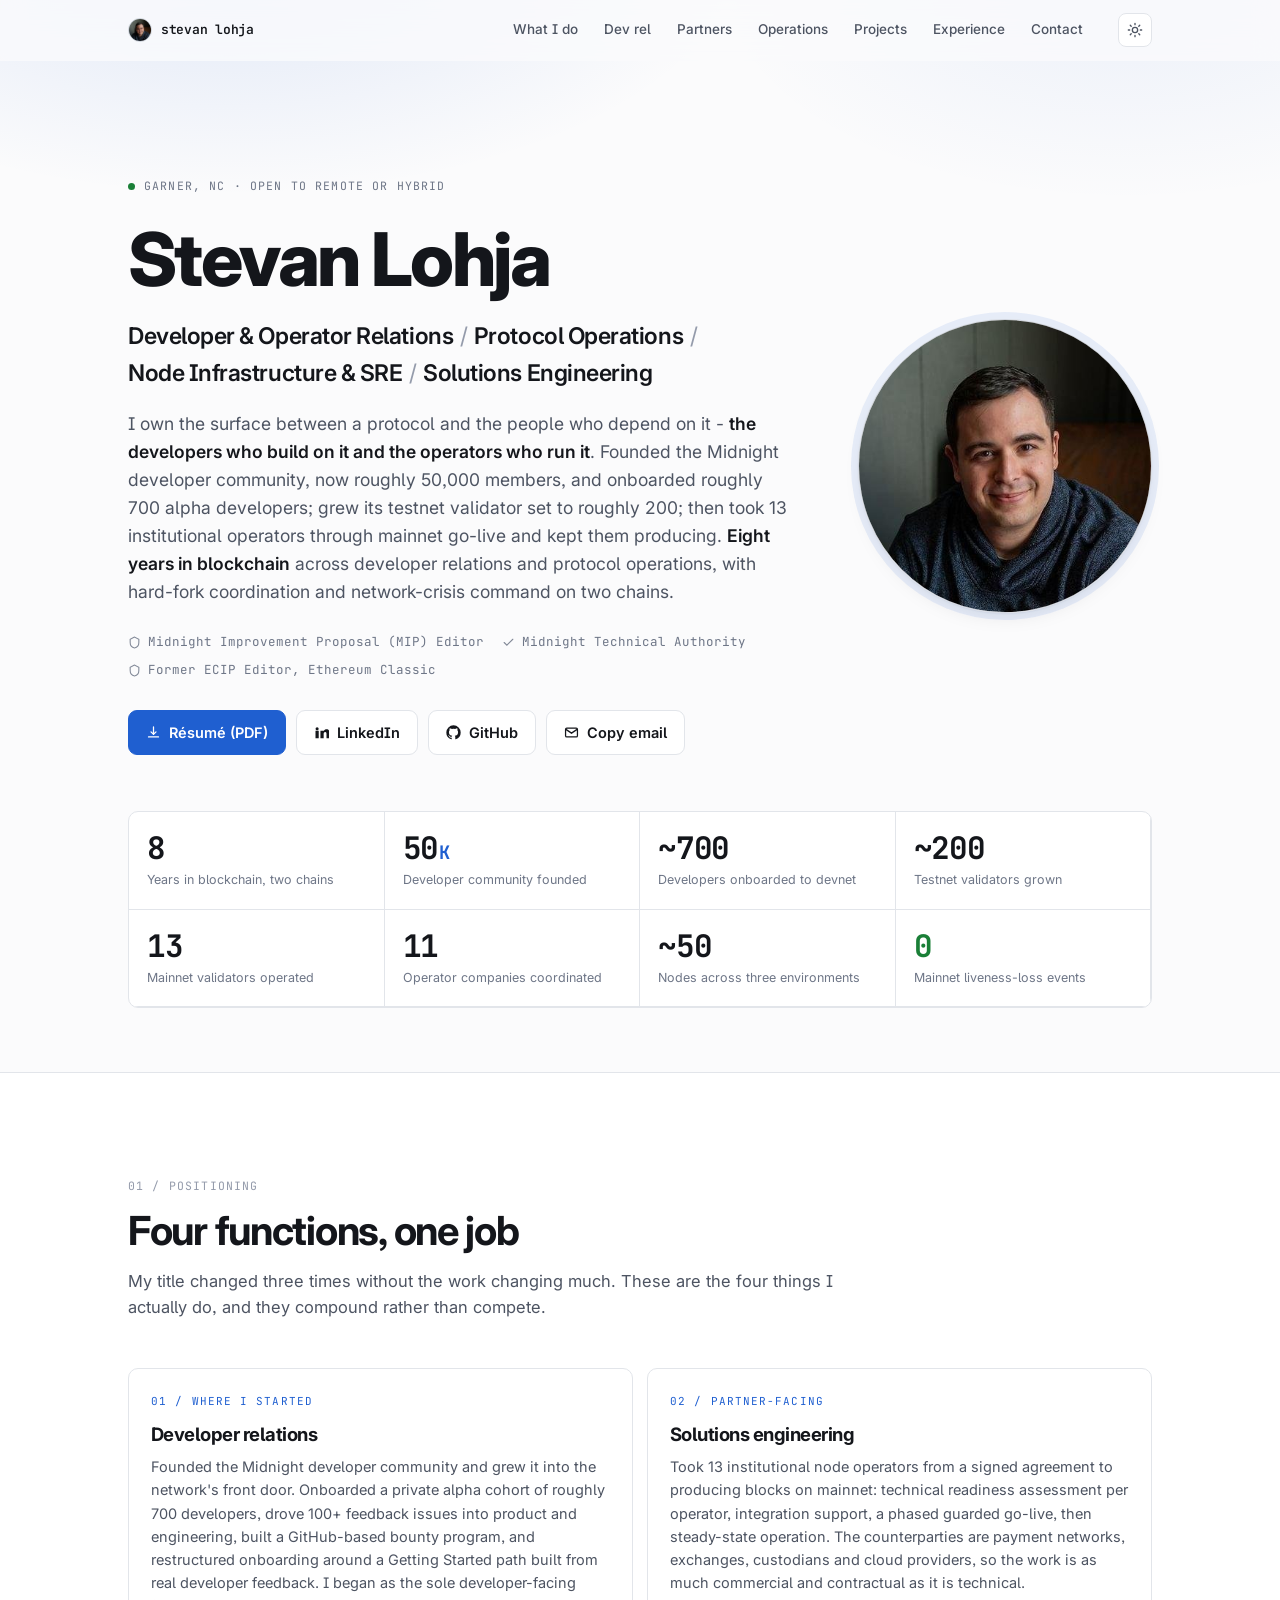
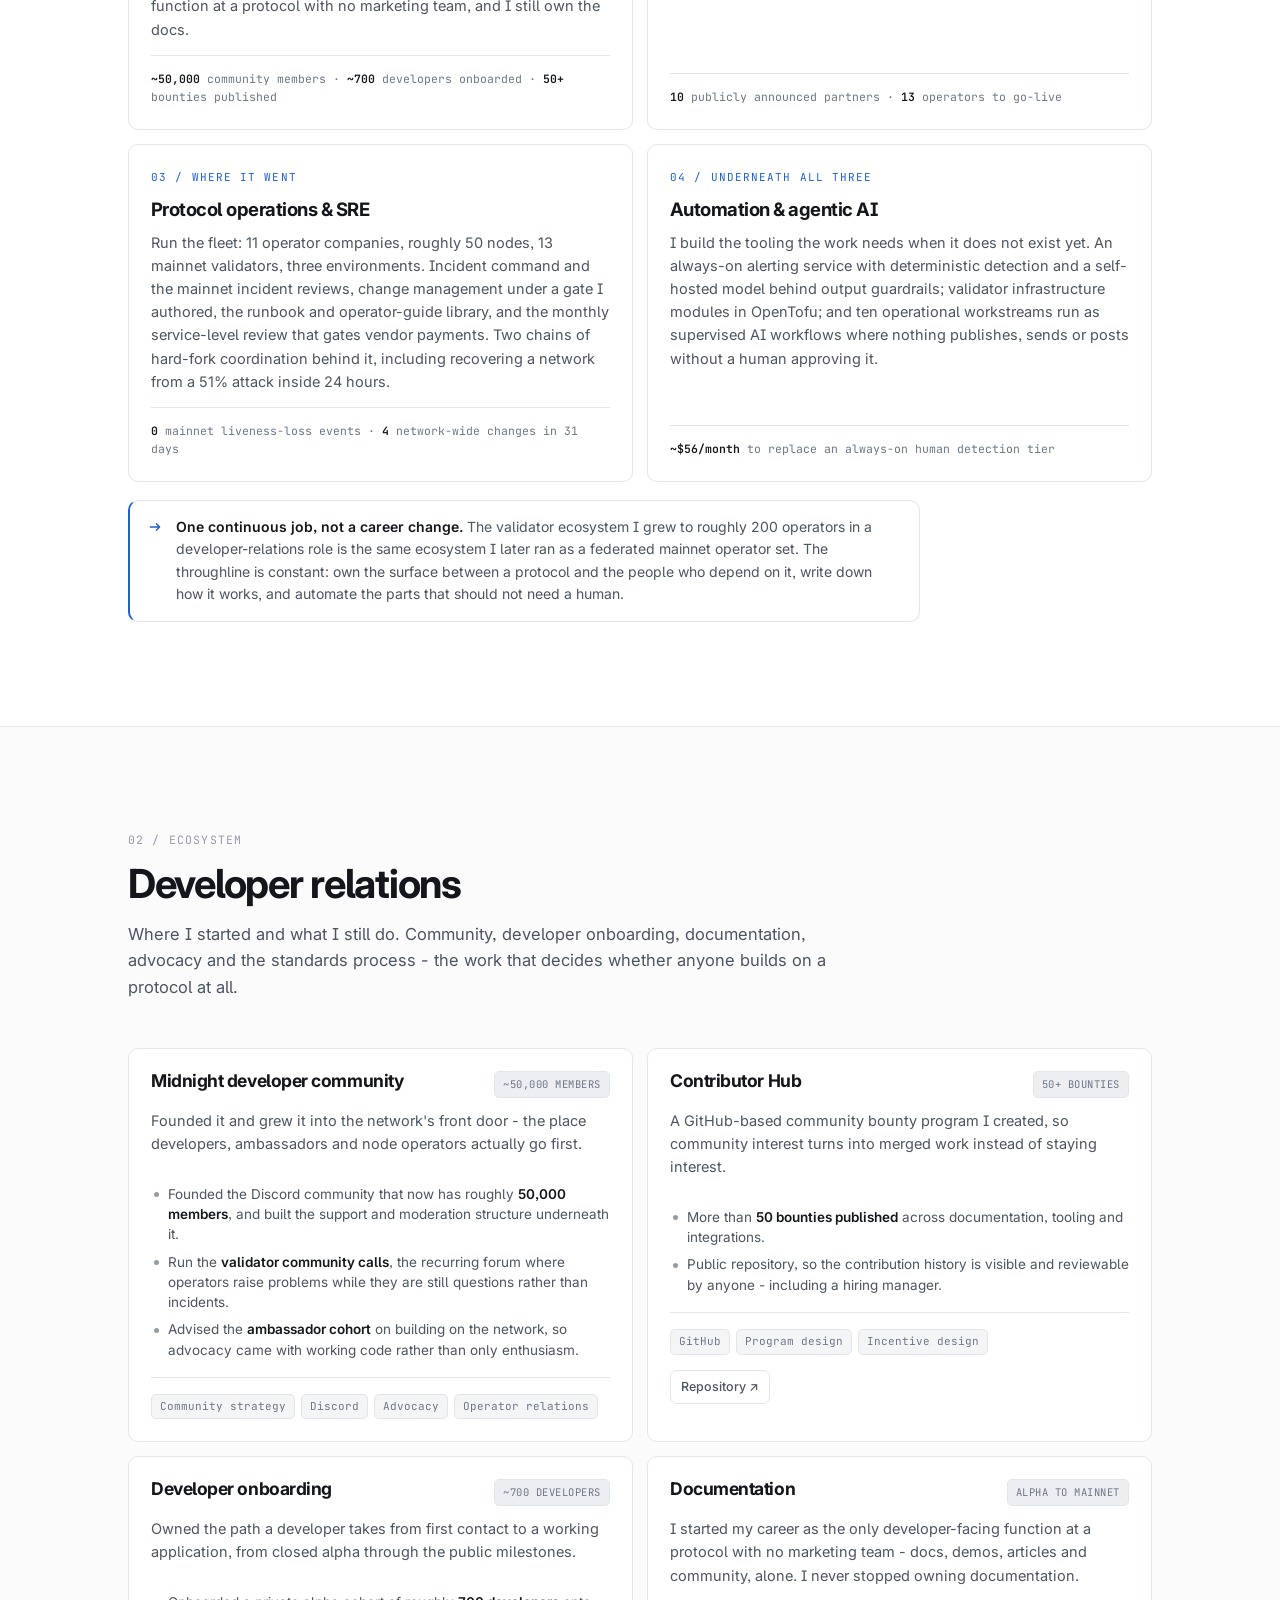
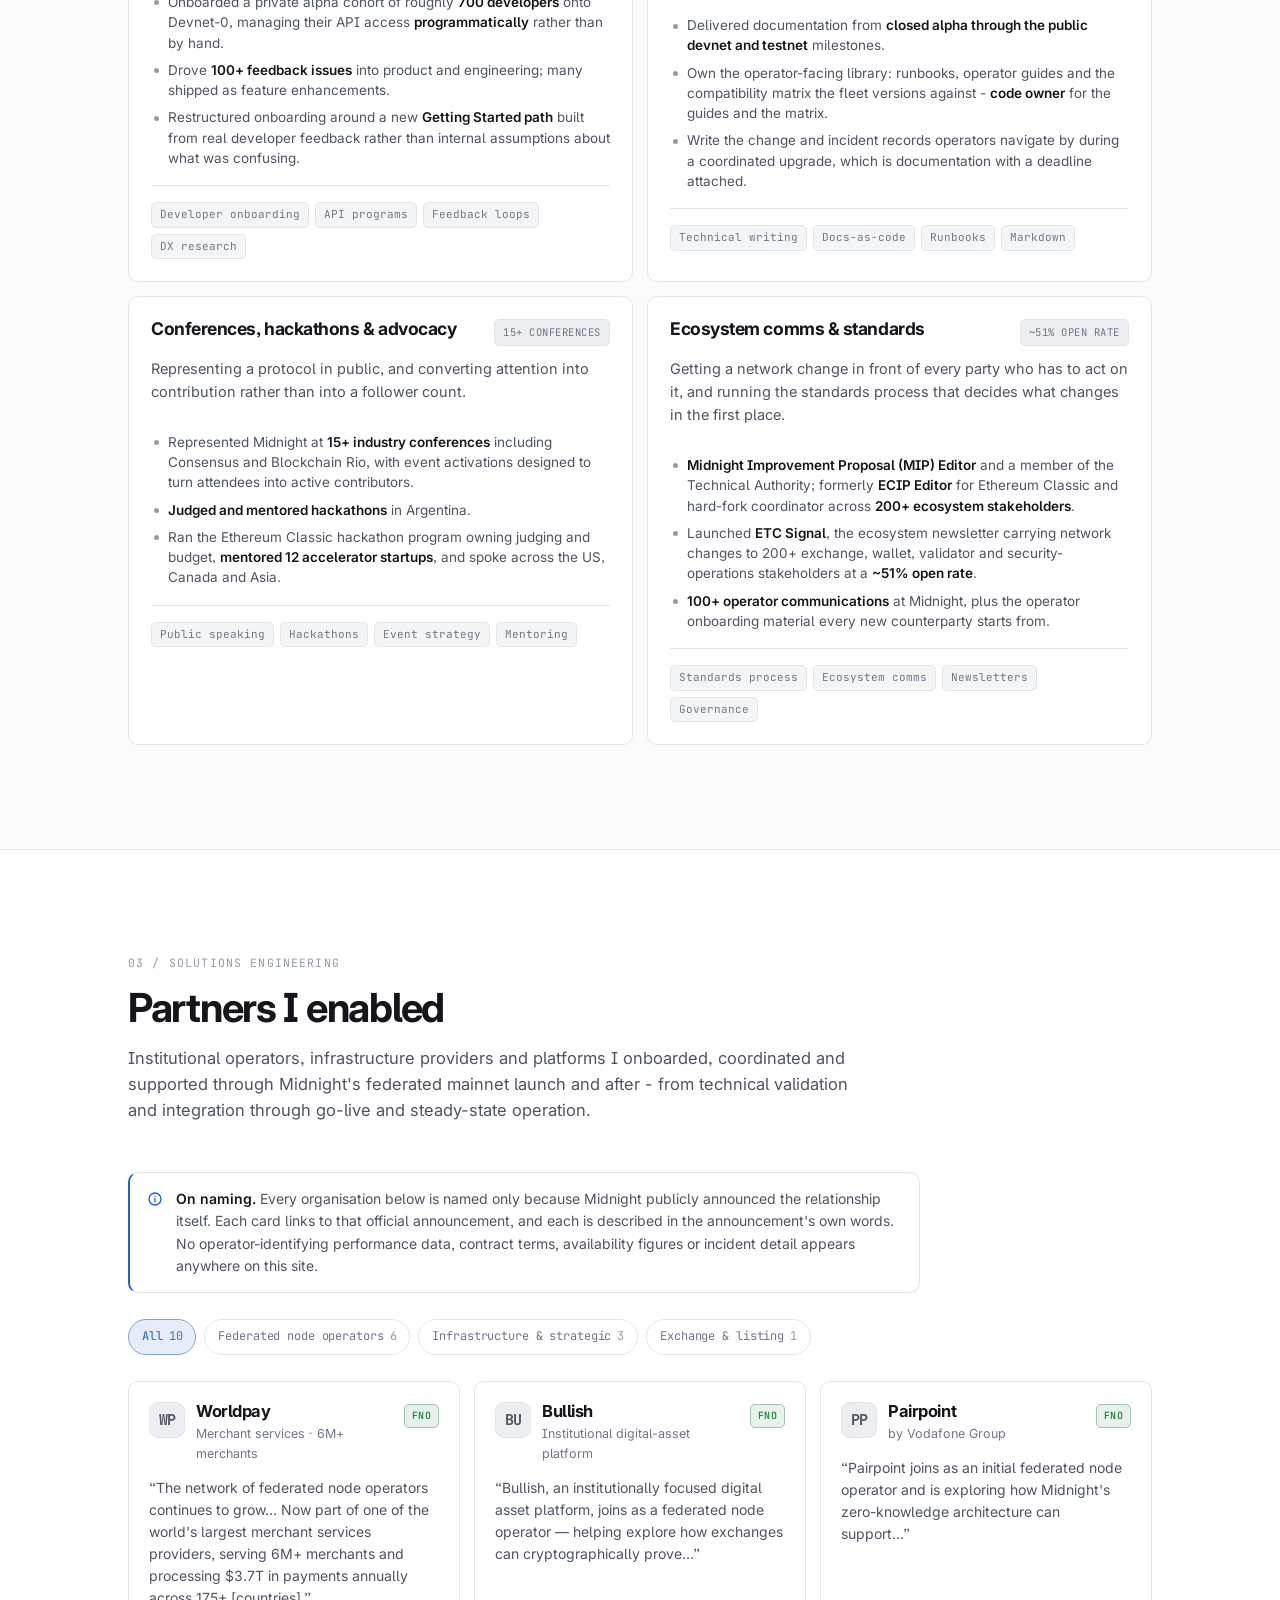
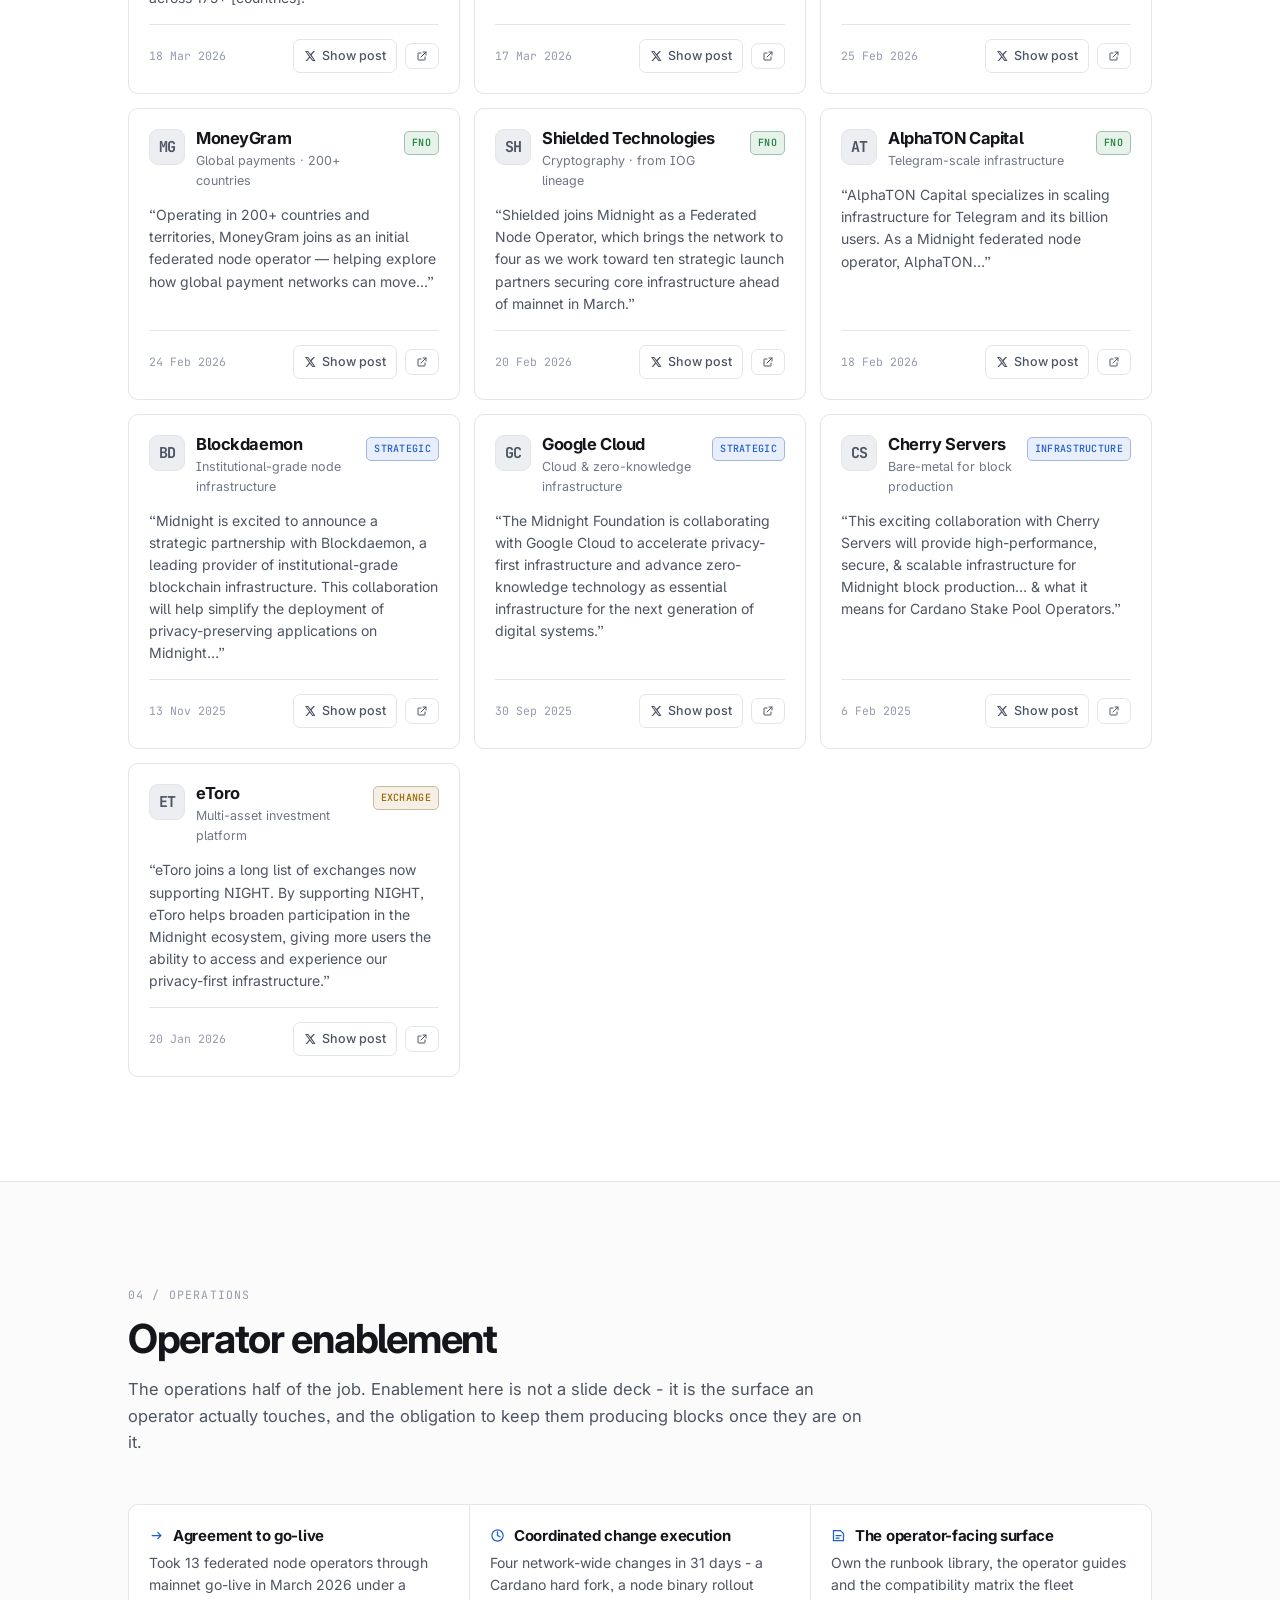
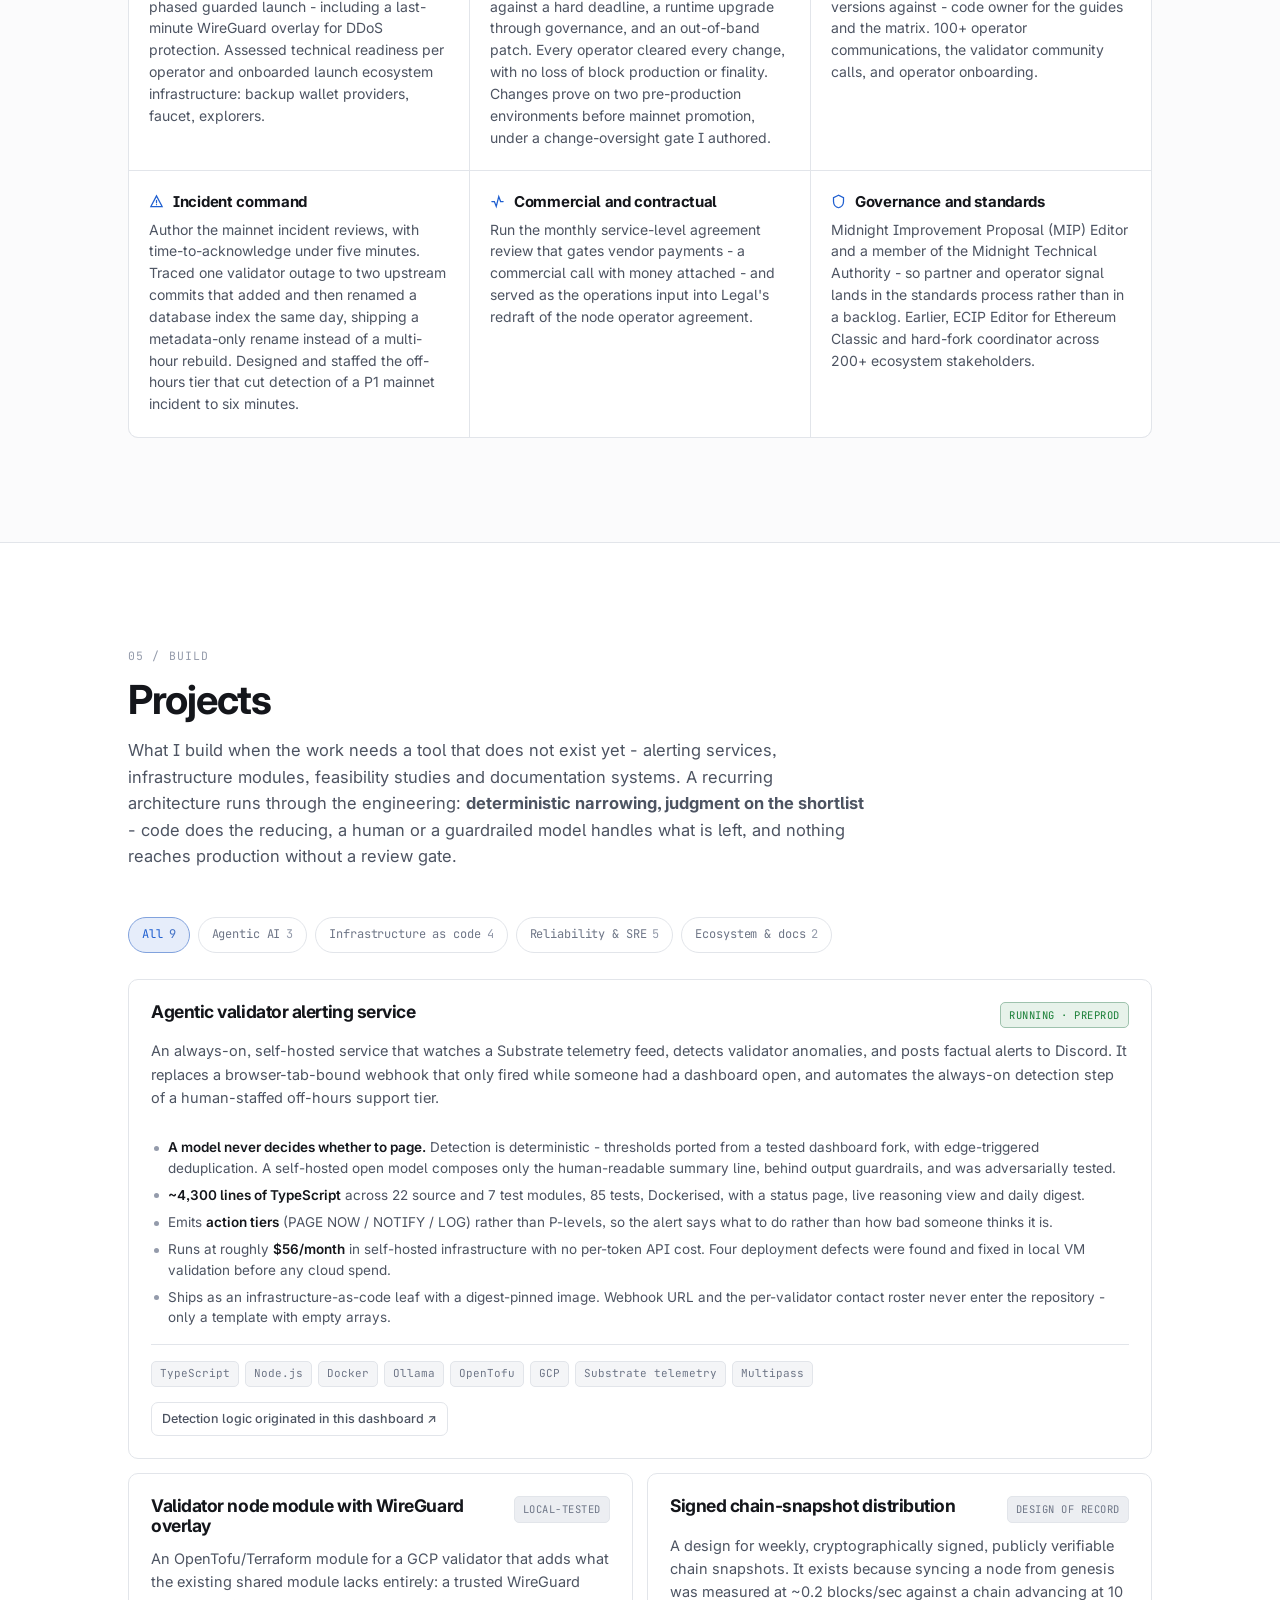
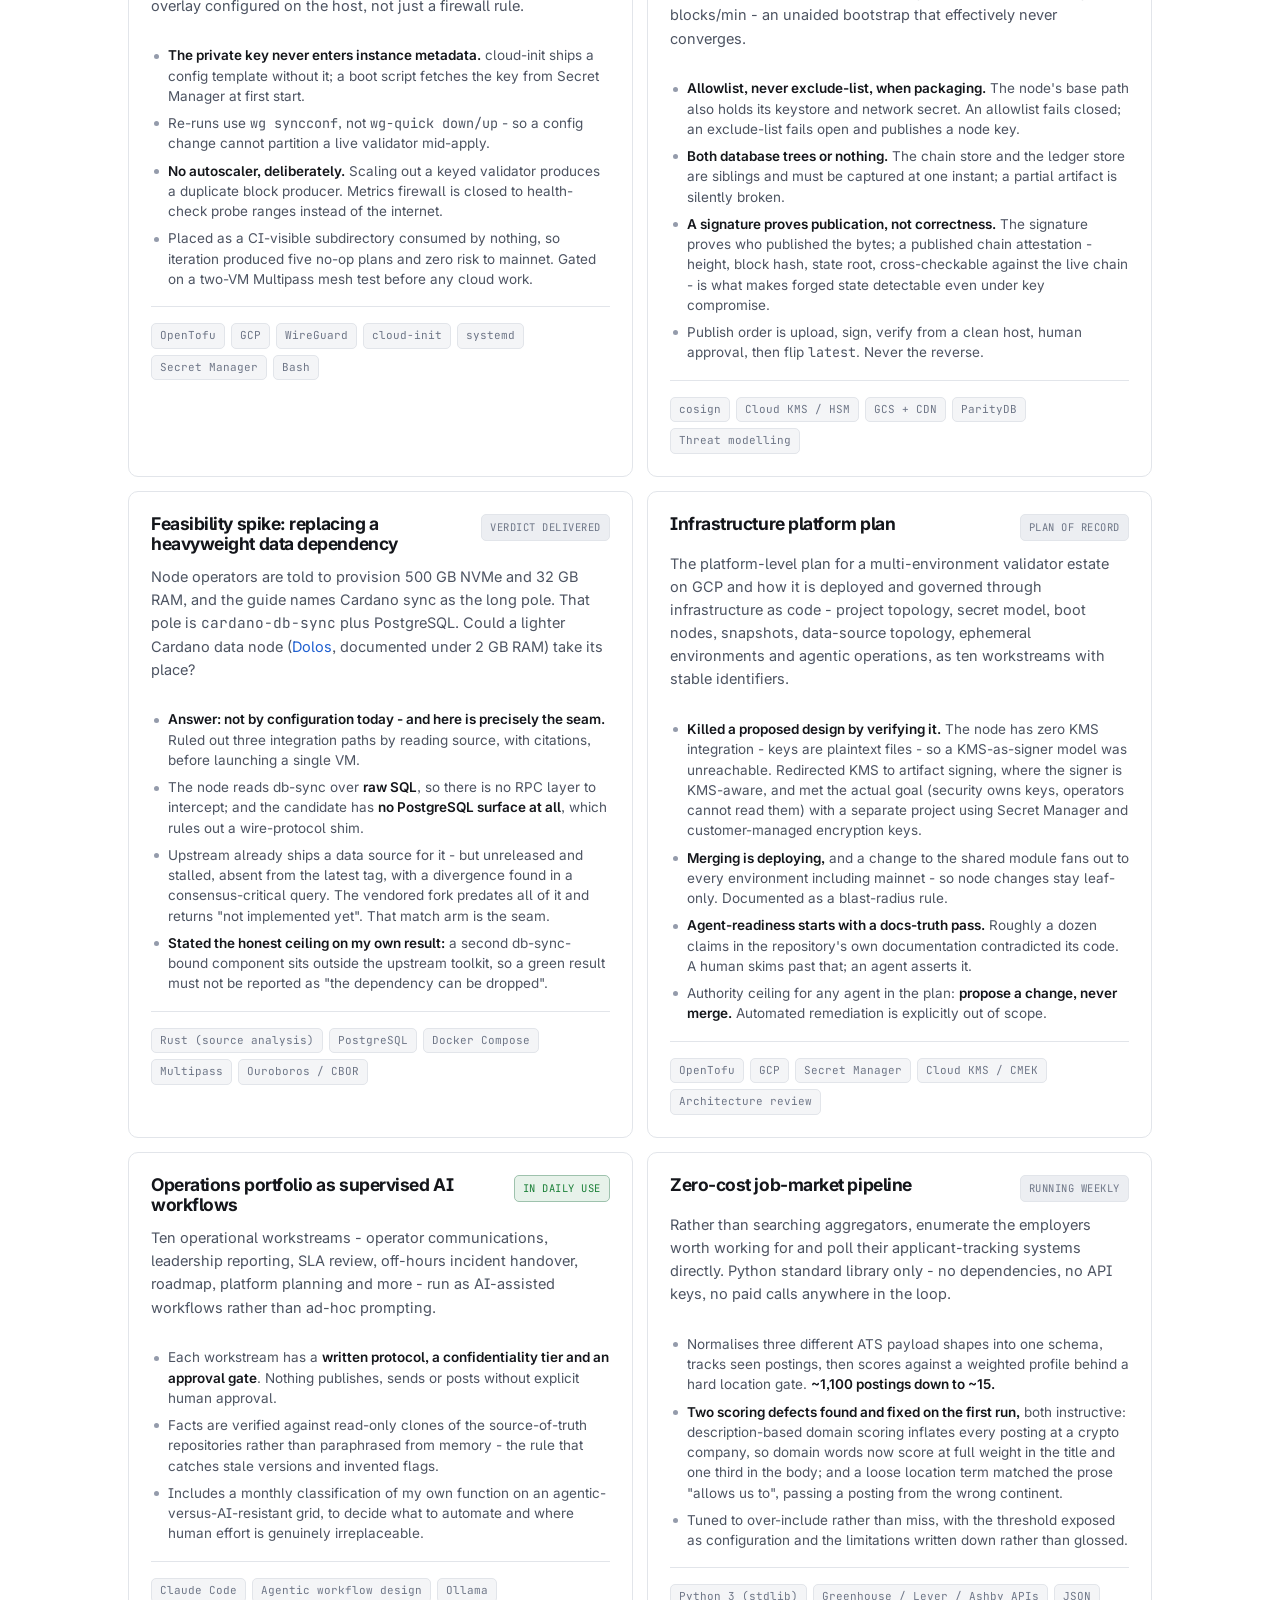
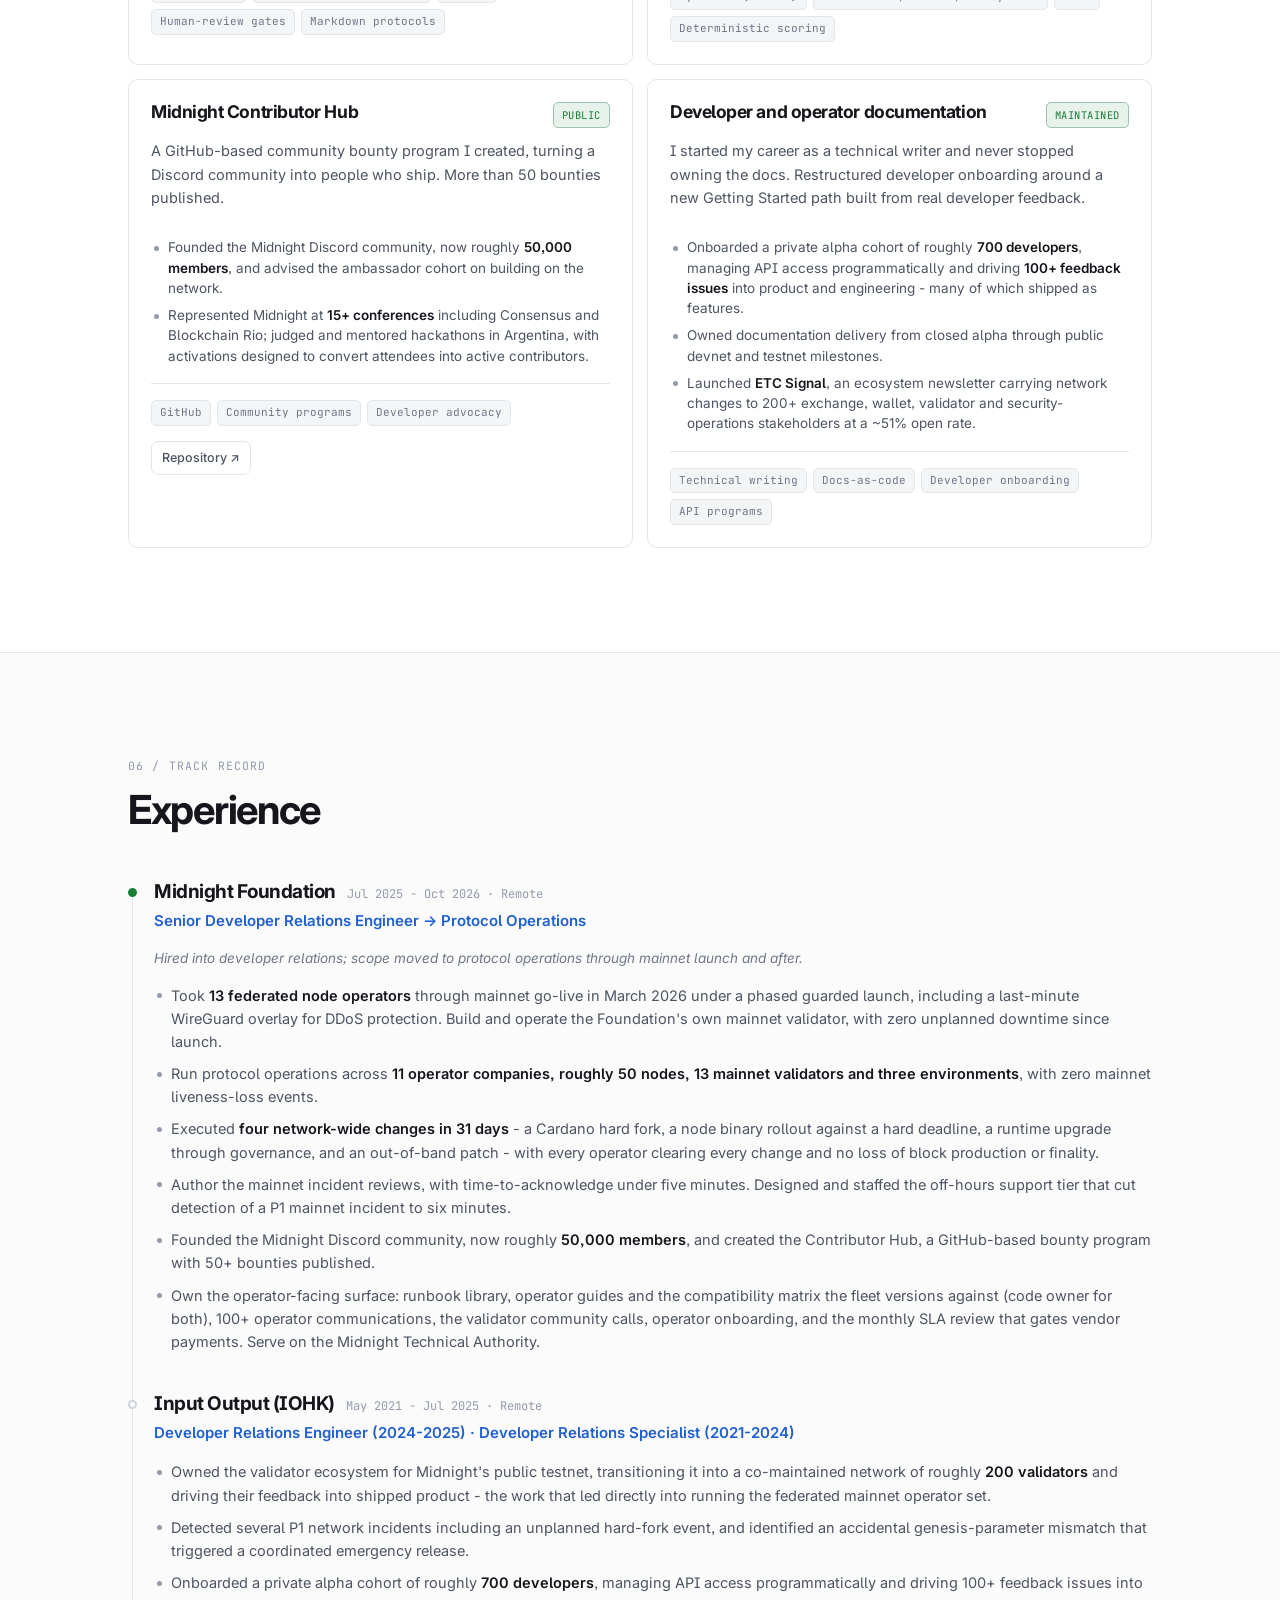
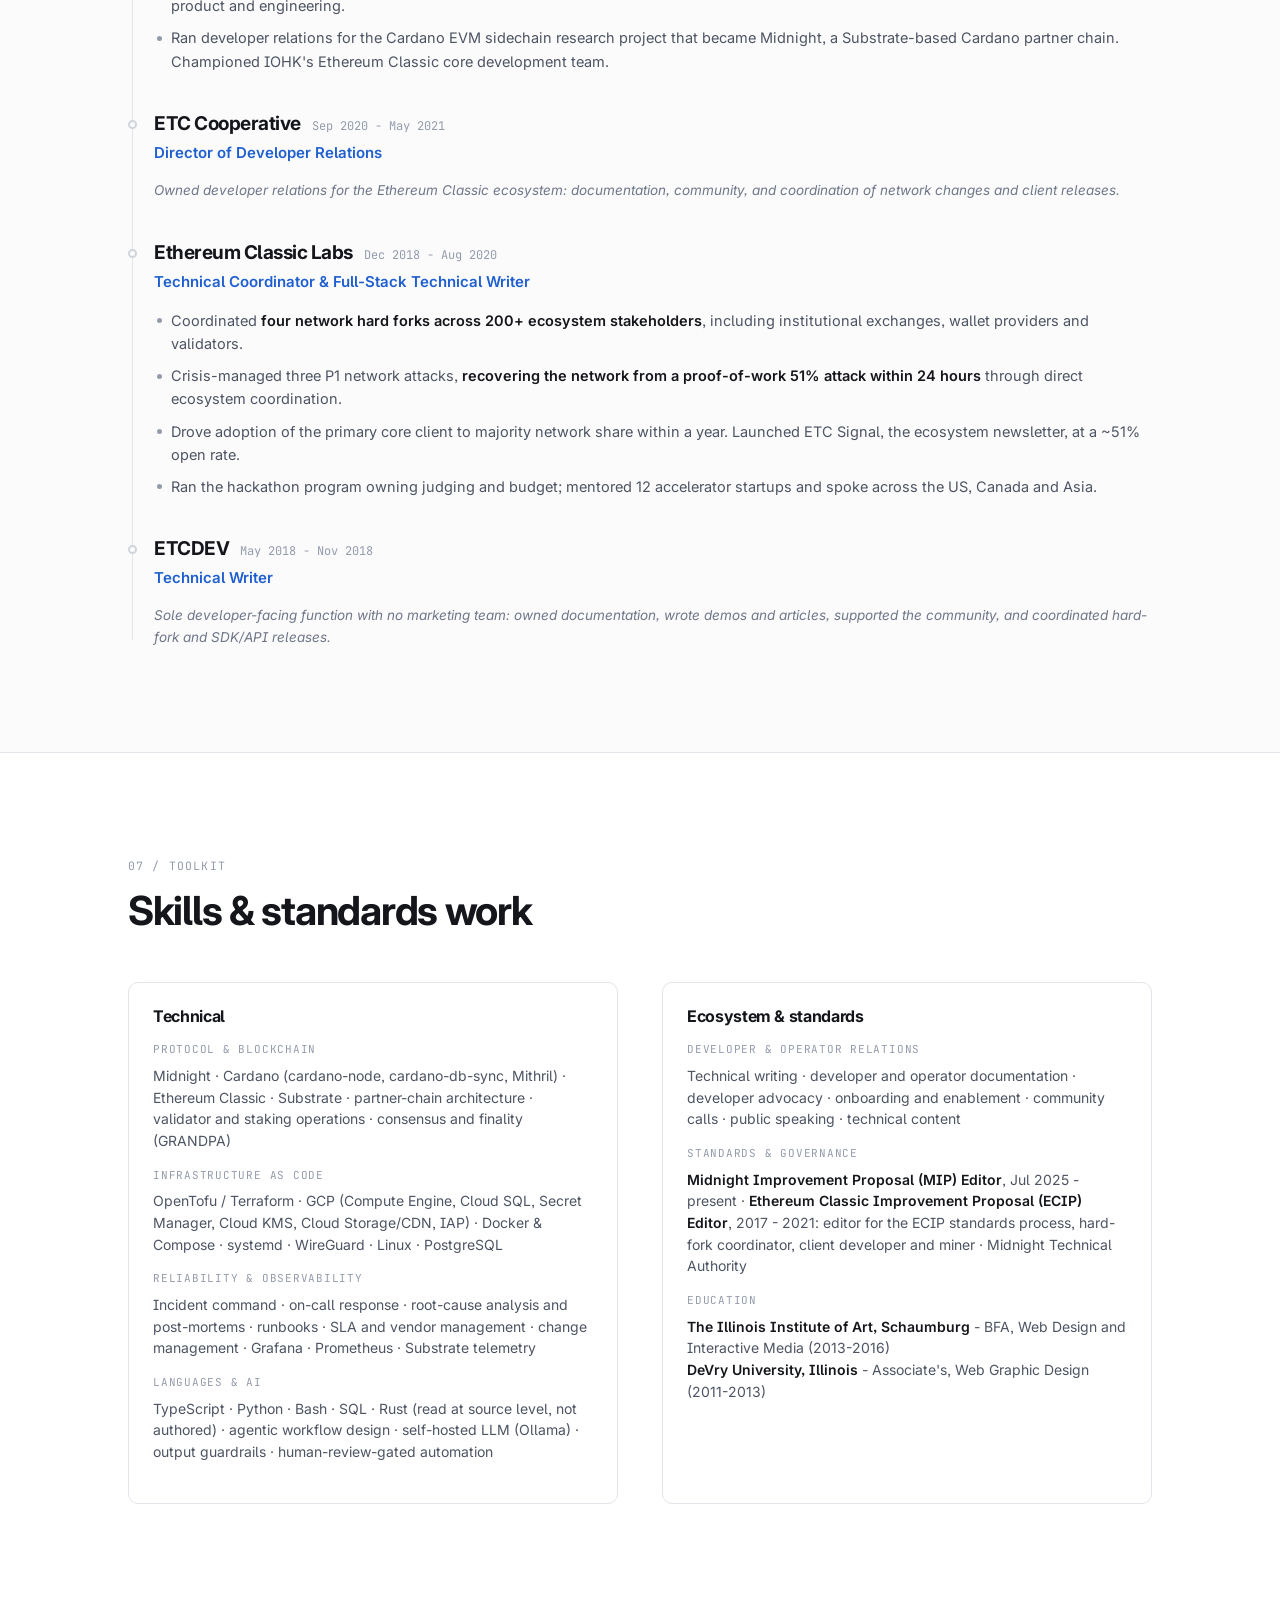
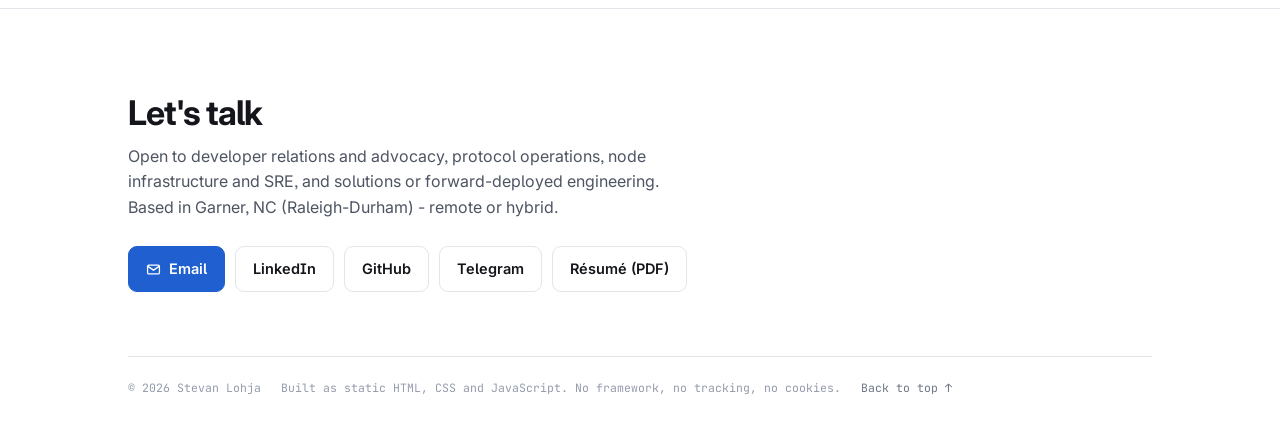
==== index.html @ f914603f "feat: initial commit" ====
<!doctype html>
<html lang="en">
<head>
<meta charset="utf-8">
<meta name="viewport" content="width=device-width, initial-scale=1">
<title>Stevan Lohja - Developer Relations &amp; Protocol Operations</title>
<meta name="description" content="Developer relations, protocol operations and solutions engineering. Founded a developer community of roughly 50,000, onboarded roughly 700 alpha developers, then ran a federated mainnet across 11 operator companies with zero liveness-loss events.">
<meta name="author" content="Stevan Lohja">
<link rel="canonical" href="https://stevanlohja.com/">

<meta property="og:type" content="profile">
<meta property="og:title" content="Stevan Lohja - Developer Relations &amp; Protocol Operations">
<meta property="og:description" content="Eight years in blockchain. I own the surface between a protocol and the people who depend on it - the developers who build on it and the operators who run it.">
<meta property="og:url" content="https://stevanlohja.com/">
<meta name="twitter:card" content="summary">
<meta name="twitter:image" content="https://stevanlohja.com/assets/stevan-lohja.jpg">
<meta property="og:image" content="https://stevanlohja.com/assets/stevan-lohja.jpg">
<meta property="og:image:width" content="399">
<meta property="og:image:height" content="399">
<meta property="og:image:alt" content="Stevan Lohja">

<link rel="icon" href="data:image/svg+xml,<svg xmlns='http://www.w3.org/2000/svg' viewBox='0 0 32 32'><rect width='32' height='32' rx='7' fill='%230a0b0e'/><circle cx='16' cy='16' r='5' fill='%233fb950'/></svg>">

<script>
/* Set the theme before first paint: stored choice wins, else follow the OS. */
(function(){try{var t=localStorage.getItem('sl-theme');
if(!t)t=window.matchMedia('(prefers-color-scheme: light)').matches?'light':'dark';
document.documentElement.setAttribute('data-theme',t);}catch(e){
document.documentElement.setAttribute('data-theme','dark');}})();
</script>

<link rel="preconnect" href="https://fonts.googleapis.com">
<link rel="preconnect" href="https://fonts.gstatic.com" crossorigin>
<link rel="stylesheet" href="https://fonts.googleapis.com/css2?family=Inter:wght@400;500;600;700;800&family=JetBrains+Mono:wght@400;500;600;700&display=swap">
<link rel="stylesheet" href="css/styles.css">
</head>
<body>
<a class="skip" href="#main">Skip to content</a>

<!-- ============ NAV ============ -->
<header class="nav" id="nav">
  <div class="wrap nav__in">
    <a class="nav__brand" href="#top"><img class="nav__face" src="assets/stevan-lohja.jpg" alt="" width="24" height="24" decoding="async">stevan&nbsp;lohja</a>

    <button class="iconbtn nav__burger" id="burger" aria-label="Menu" aria-expanded="false" aria-controls="navlinks">
      <svg viewBox="0 0 24 24" fill="none" stroke="currentColor" stroke-width="2" stroke-linecap="round">
        <path d="M3 6h18M3 12h18M3 18h18"/>
      </svg>
    </button>

    <nav class="nav__links" id="navlinks" aria-label="Sections">
      <a href="#about">What I do</a>
      <a href="#devrel">Dev rel</a>
      <a href="#partners">Partners</a>
      <a href="#enablement">Operations</a>
      <a href="#projects">Projects</a>
      <a href="#experience">Experience</a>
      <a href="#contact">Contact</a>
    </nav>

    <div class="nav__tools">
      <button class="iconbtn" id="theme" aria-label="Toggle colour theme">
        <svg class="i-moon" viewBox="0 0 24 24" fill="none" stroke="currentColor" stroke-width="2" stroke-linecap="round">
          <path d="M21 12.8A9 9 0 1 1 11.2 3a7 7 0 0 0 9.8 9.8z"/>
        </svg>
        <svg class="i-sun" viewBox="0 0 24 24" fill="none" stroke="currentColor" stroke-width="2" stroke-linecap="round">
          <circle cx="12" cy="12" r="4"/>
          <path d="M12 2v2m0 16v2M2 12h2m16 0h2M4.9 4.9l1.4 1.4m11.4 11.4l1.4 1.4M19.1 4.9l-1.4 1.4M6.3 17.7l-1.4 1.4"/>
        </svg>
      </button>
    </div>
  </div>
</header>

<main id="main">
<span id="top"></span>

<!-- ============ HERO ============ -->
<section class="hero">
  <div class="wrap">
   <div class="hero__top">
    <figure class="hero__portrait">
      <img src="assets/stevan-lohja.jpg" alt="Stevan Lohja" width="399" height="399"
           fetchpriority="high" decoding="async">
    </figure>
    <div class="hero__intro">
    <p class="hero__kicker"><span class="pulse"></span>Garner, NC · open to remote or hybrid</p>

    <h1>Stevan Lohja</h1>

    <p class="hero__role">
      <b>Developer &amp; Operator Relations</b>
      <span class="sep">/</span>
      <b>Protocol Operations</b>
      <span class="sep">/</span>
      <b>Node Infrastructure &amp; SRE</b>
      <span class="sep">/</span>
      <b>Solutions Engineering</b>
    </p>

    <p class="hero__lede">
      I own the surface between a protocol and the people who depend on it - <strong>the developers who
      build on it and the operators who run it</strong>. Founded the Midnight developer community, now
      roughly 50,000 members, and onboarded roughly 700 alpha developers; grew its testnet validator set
      to roughly 200; then took 13 institutional operators through mainnet go-live and kept them
      producing. <strong>Eight years in blockchain</strong> across developer relations and protocol
      operations, with hard-fork coordination and network-crisis command on two chains.
    </p>

    <div class="hero__meta">
      <span>
        <svg viewBox="0 0 24 24" fill="none" stroke="currentColor" stroke-width="2" stroke-linecap="round">
          <path d="M12 2 4 6v6c0 5 3.4 9.3 8 10 4.6-.7 8-5 8-10V6l-8-4z"/></svg>
 Midnight Improvement Proposal (MIP) Editor
      </span>
      <span>
        <svg viewBox="0 0 24 24" fill="none" stroke="currentColor" stroke-width="2" stroke-linecap="round">
          <path d="M20 6 9 17l-5-5"/></svg>
 Midnight Technical Authority
      </span>
      <span>
        <svg viewBox="0 0 24 24" fill="none" stroke="currentColor" stroke-width="2" stroke-linecap="round">
          <path d="M12 2 4 6v6c0 5 3.4 9.3 8 10 4.6-.7 8-5 8-10V6l-8-4z"/></svg>
 Former ECIP Editor, Ethereum Classic
      </span>
    </div>

    <div class="cta">
      <a class="btn btn--primary" href="assets/Stevan-Lohja-Resume.pdf">
        <svg viewBox="0 0 24 24" fill="none" stroke="currentColor" stroke-width="2" stroke-linecap="round">
          <path d="M12 3v12m0 0-4-4m4 4 4-4M4 19h16"/></svg>
 Résumé (PDF)
      </a>
      <a class="btn" href="https://linkedin.com/in/stevanlohja" rel="noopener">
        <svg viewBox="0 0 24 24" fill="currentColor"><path d="M4.98 3.5a2.5 2.5 0 1 1 0 5 2.5 2.5 0 0 1 0-5zM2.4 21h5.16V9.2H2.4V21zm7.9 0h5.16v-6.4c0-1.7.32-3.35 2.43-3.35 2.08 0 2.11 1.95 2.11 3.46V21H25v-7.2c0-4.36-.94-7.05-5.03-7.05-1.96 0-3.28 1.08-3.82 2.1h-.07V9.2H10.3V21z"/></svg>
 LinkedIn
      </a>
      <a class="btn" href="https://github.com/stevanlohja" rel="noopener">
        <svg viewBox="0 0 24 24" fill="currentColor"><path d="M12 .5A11.5 11.5 0 0 0 .5 12a11.5 11.5 0 0 0 7.86 10.92c.58.1.79-.25.79-.55v-2.1c-3.2.7-3.88-1.36-3.88-1.36-.53-1.34-1.29-1.7-1.29-1.7-1.05-.72.08-.7.08-.7 1.16.08 1.77 1.19 1.77 1.19 1.04 1.78 2.72 1.27 3.38.97.1-.75.4-1.27.73-1.56-2.55-.29-5.24-1.28-5.24-5.7 0-1.26.45-2.29 1.19-3.1-.12-.29-.52-1.46.11-3.05 0 0 .96-.3 3.15 1.18a10.9 10.9 0 0 1 5.74 0c2.18-1.48 3.14-1.18 3.14-1.18.63 1.59.23 2.76.12 3.05.74.81 1.18 1.84 1.18 3.1 0 4.43-2.69 5.4-5.25 5.69.41.36.78 1.06.78 2.14v3.17c0 .3.2.66.79.55A11.5 11.5 0 0 0 23.5 12A11.5 11.5 0 0 0 12 .5z"/></svg>
 GitHub
      </a>
      <button class="btn" id="copymail" data-mail="stevan.lohja.esquire546@passmail.net">
        <svg viewBox="0 0 24 24" fill="none" stroke="currentColor" stroke-width="2" stroke-linecap="round">
          <rect x="2.5" y="5" width="19" height="14" rx="2"/><path d="m3 7 9 6 9-6"/></svg>
        <span id="copymail-label">Copy email</span>
      </button>
    </div>
    </div><!-- /.hero__intro -->
   </div><!-- /.hero__top -->

    <!-- metrics: row one is ecosystem growth, row two is the operating record -->
    <ul class="metrics rv" aria-label="Record in numbers">
      <li class="metric">
        <div class="metric__v" data-count="8">8</div>
        <div class="metric__l">Years in blockchain, two chains</div>
      </li>
      <li class="metric">
        <div class="metric__v" data-count="50" data-suffix="K">50<span class="u">K</span></div>
        <div class="metric__l">Developer community founded</div>
      </li>
      <li class="metric">
        <div class="metric__v" data-count="700" data-prefix="~">~700</div>
        <div class="metric__l">Developers onboarded to devnet</div>
      </li>
      <li class="metric">
        <div class="metric__v" data-count="200" data-prefix="~">~200</div>
        <div class="metric__l">Testnet validators grown</div>
      </li>
      <li class="metric">
        <div class="metric__v" data-count="13">13</div>
        <div class="metric__l">Mainnet validators operated</div>
      </li>
      <li class="metric">
        <div class="metric__v" data-count="11">11</div>
        <div class="metric__l">Operator companies coordinated</div>
      </li>
      <li class="metric">
        <div class="metric__v" data-count="50" data-prefix="~">~50</div>
        <div class="metric__l">Nodes across three environments</div>
      </li>
      <li class="metric metric--zero">
        <div class="metric__v" data-count="0">0</div>
        <div class="metric__l">Mainnet liveness-loss events</div>
      </li>
    </ul>
  </div>
</section>

<!-- ============ WHAT I DO ============ -->
<section class="sec sec--alt" id="about">
  <div class="wrap">
    <header class="sec__head rv">
      <span class="sec__num">01 / Positioning</span>
      <h2>Four functions, one job</h2>
      <p class="sec__sub">
        My title changed three times without the work changing much. These are the four things I
        actually do, and they compound rather than compete.
      </p>
    </header>

    <div class="tri rv">
      <article class="fn">
        <span class="fn__n">01 / Where I started</span>
        <h3>Developer relations</h3>
        <p>
          Founded the Midnight developer community and grew it into the network's front door.
          Onboarded a private alpha cohort of roughly 700 developers, drove 100+ feedback issues into
          product and engineering, built a GitHub-based bounty program, and restructured onboarding
          around a Getting Started path built from real developer feedback. I began as the sole
          developer-facing function at a protocol with no marketing team, and I still own the docs.
        </p>
        <p class="fn__k"><b>~50,000</b> community members &middot; <b>~700</b> developers onboarded &middot; <b>50+</b> bounties published</p>
      </article>

      <article class="fn">
        <span class="fn__n">02 / Partner-facing</span>
        <h3>Solutions engineering</h3>
        <p>
          Took 13 institutional node operators from a signed agreement to producing blocks on mainnet:
          technical readiness assessment per operator, integration support, a phased guarded go-live,
          then steady-state operation. The counterparties are payment networks, exchanges, custodians
          and cloud providers, so the work is as much commercial and contractual as it is technical.
        </p>
        <p class="fn__k"><b>10</b> publicly announced partners &middot; <b>13</b> operators to go-live</p>
      </article>

      <article class="fn">
        <span class="fn__n">03 / Where it went</span>
        <h3>Protocol operations &amp; SRE</h3>
        <p>
          Run the fleet: 11 operator companies, roughly 50 nodes, 13 mainnet validators, three
          environments. Incident command and the mainnet incident reviews, change management under a
          gate I authored, the runbook and operator-guide library, and the monthly service-level review
          that gates vendor payments. Two chains of hard-fork coordination behind it, including
          recovering a network from a 51% attack inside 24 hours.
        </p>
        <p class="fn__k"><b>0</b> mainnet liveness-loss events &middot; <b>4</b> network-wide changes in 31 days</p>
      </article>

      <article class="fn">
        <span class="fn__n">04 / Underneath all three</span>
        <h3>Automation &amp; agentic AI</h3>
        <p>
          I build the tooling the work needs when it does not exist yet. An always-on alerting service
          with deterministic detection and a self-hosted model behind output guardrails; validator
          infrastructure modules in OpenTofu; and ten operational workstreams run as supervised AI
          workflows where nothing publishes, sends or posts without a human approving it.
        </p>
        <p class="fn__k"><b>~$56/month</b> to replace an always-on human detection tier</p>
      </article>
    </div>

    <div class="note rv" style="margin-top:18px;margin-bottom:0">
      <svg viewBox="0 0 24 24" fill="none" stroke="currentColor" stroke-width="2" stroke-linecap="round">
        <path d="M5 12h14m0 0-5-5m5 5-5 5"/></svg>
      <p>
        <strong>One continuous job, not a career change.</strong> The validator ecosystem I grew to
        roughly 200 operators in a developer-relations role is the same ecosystem I later ran as a
        federated mainnet operator set. The throughline is constant: own the surface between a protocol
        and the people who depend on it, write down how it works, and automate the parts that should
        not need a human.
      </p>
    </div>
  </div>
</section>

<!-- ============ DEVELOPER RELATIONS ============ -->
<section class="sec" id="devrel">
  <div class="wrap">
    <header class="sec__head rv">
      <span class="sec__num">02 / Ecosystem</span>
      <h2>Developer relations</h2>
      <p class="sec__sub">
        Where I started and what I still do. Community, developer onboarding, documentation, advocacy
        and the standards process - the work that decides whether anyone builds on a protocol at all.
      </p>
    </header>

    <div class="jgrid">

      <article class="jcard rv">
        <div class="jcard__head">
          <h3>Midnight developer community</h3>
          <span class="jcard__state jcard__state--metric">~50,000 members</span>
        </div>
        <p>
          Founded it and grew it into the network's front door - the place developers, ambassadors and
          node operators actually go first.
        </p>
        <ul class="jcard__facts">
          <li>Founded the Discord community that now has roughly <strong>50,000 members</strong>, and built the support and moderation structure underneath it.</li>
          <li>Run the <strong>validator community calls</strong>, the recurring forum where operators raise problems while they are still questions rather than incidents.</li>
          <li>Advised the <strong>ambassador cohort</strong> on building on the network, so advocacy came with working code rather than only enthusiasm.</li>
        </ul>
        <ul class="stack"><li>Community strategy</li><li>Discord</li><li>Advocacy</li><li>Operator relations</li></ul>
      </article>

      <article class="jcard rv">
        <div class="jcard__head">
          <h3>Contributor Hub</h3>
          <span class="jcard__state jcard__state--metric">50+ bounties</span>
        </div>
        <p>
          A GitHub-based community bounty program I created, so community interest turns into merged
          work instead of staying interest.
        </p>
        <ul class="jcard__facts">
          <li>More than <strong>50 bounties published</strong> across documentation, tooling and integrations.</li>
          <li>Public repository, so the contribution history is visible and reviewable by anyone - including a hiring manager.</li>
        </ul>
        <ul class="stack"><li>GitHub</li><li>Program design</li><li>Incentive design</li></ul>
        <div class="jcard__links">
          <a class="tinybtn" href="https://github.com/midnightntwrk/contributor-hub" rel="noopener">Repository &#8599;</a>
        </div>
      </article>

      <article class="jcard rv">
        <div class="jcard__head">
          <h3>Developer onboarding</h3>
          <span class="jcard__state jcard__state--metric">~700 developers</span>
        </div>
        <p>
          Owned the path a developer takes from first contact to a working application, from closed
          alpha through the public milestones.
        </p>
        <ul class="jcard__facts">
          <li>Onboarded a private alpha cohort of roughly <strong>700 developers</strong> onto Devnet-0, managing their API access <strong>programmatically</strong> rather than by hand.</li>
          <li>Drove <strong>100+ feedback issues</strong> into product and engineering; many shipped as feature enhancements.</li>
          <li>Restructured onboarding around a new <strong>Getting Started path</strong> built from real developer feedback rather than internal assumptions about what was confusing.</li>
        </ul>
        <ul class="stack"><li>Developer onboarding</li><li>API programs</li><li>Feedback loops</li><li>DX research</li></ul>
      </article>

      <article class="jcard rv">
        <div class="jcard__head">
          <h3>Documentation</h3>
          <span class="jcard__state jcard__state--metric">Alpha to mainnet</span>
        </div>
        <p>
          I started my career as the only developer-facing function at a protocol with no marketing
          team - docs, demos, articles and community, alone. I never stopped owning documentation.
        </p>
        <ul class="jcard__facts">
          <li>Delivered documentation from <strong>closed alpha through the public devnet and testnet</strong> milestones.</li>
          <li>Own the operator-facing library: runbooks, operator guides and the compatibility matrix the fleet versions against - <strong>code owner</strong> for the guides and the matrix.</li>
          <li>Write the change and incident records operators navigate by during a coordinated upgrade, which is documentation with a deadline attached.</li>
        </ul>
        <ul class="stack"><li>Technical writing</li><li>Docs-as-code</li><li>Runbooks</li><li>Markdown</li></ul>
      </article>

      <article class="jcard rv">
        <div class="jcard__head">
          <h3>Conferences, hackathons &amp; advocacy</h3>
          <span class="jcard__state jcard__state--metric">15+ conferences</span>
        </div>
        <p>
          Representing a protocol in public, and converting attention into contribution rather than
          into a follower count.
        </p>
        <ul class="jcard__facts">
          <li>Represented Midnight at <strong>15+ industry conferences</strong> including Consensus and Blockchain Rio, with event activations designed to turn attendees into active contributors.</li>
          <li><strong>Judged and mentored hackathons</strong> in Argentina.</li>
          <li>Ran the Ethereum Classic hackathon program owning judging and budget, <strong>mentored 12 accelerator startups</strong>, and spoke across the US, Canada and Asia.</li>
        </ul>
        <ul class="stack"><li>Public speaking</li><li>Hackathons</li><li>Event strategy</li><li>Mentoring</li></ul>
      </article>

      <article class="jcard rv">
        <div class="jcard__head">
          <h3>Ecosystem comms &amp; standards</h3>
          <span class="jcard__state jcard__state--metric">~51% open rate</span>
        </div>
        <p>
          Getting a network change in front of every party who has to act on it, and running the
          standards process that decides what changes in the first place.
        </p>
        <ul class="jcard__facts">
          <li><strong>Midnight Improvement Proposal (MIP) Editor</strong> and a member of the Technical Authority; formerly <strong>ECIP Editor</strong> for Ethereum Classic and hard-fork coordinator across <strong>200+ ecosystem stakeholders</strong>.</li>
          <li>Launched <strong>ETC Signal</strong>, the ecosystem newsletter carrying network changes to 200+ exchange, wallet, validator and security-operations stakeholders at a <strong>~51% open rate</strong>.</li>
          <li><strong>100+ operator communications</strong> at Midnight, plus the operator onboarding material every new counterparty starts from.</li>
        </ul>
        <ul class="stack"><li>Standards process</li><li>Ecosystem comms</li><li>Newsletters</li><li>Governance</li></ul>
      </article>

    </div>
  </div>
</section>

<!-- ============ PARTNERS ============ -->
<section class="sec sec--alt" id="partners">
  <div class="wrap">
    <header class="sec__head rv">
      <span class="sec__num">03 / Solutions engineering</span>
      <h2>Partners I enabled</h2>
      <p class="sec__sub">
 Institutional operators, infrastructure providers and platforms I onboarded, coordinated and
 supported through Midnight's federated mainnet launch and after - from technical validation and
 integration through go-live and steady-state operation.
      </p>
    </header>

    <div class="note rv">
      <svg viewBox="0 0 24 24" fill="none" stroke="currentColor" stroke-width="2" stroke-linecap="round">
        <circle cx="12" cy="12" r="9"/><path d="M12 16v-5m0-3.5v.01"/></svg>
      <p>
        <strong>On naming.</strong> Every organisation below is named only because Midnight publicly
 announced the relationship itself. Each card links to that official announcement, and each is
 described in the announcement's own words. No operator-identifying performance data, contract
 terms, availability figures or incident detail appears anywhere on this site.
      </p>
    </div>

    <div class="filters rv" id="pfilters" role="group" aria-label="Filter partners by type">
      <button class="chip" data-pf="all" aria-pressed="true">All<span class="n">10</span></button>
      <button class="chip" data-pf="fno" aria-pressed="false">Federated node operators<span class="n">6</span></button>
      <button class="chip" data-pf="infra" aria-pressed="false">Infrastructure &amp; strategic<span class="n">3</span></button>
      <button class="chip" data-pf="exch" aria-pressed="false">Exchange &amp; listing<span class="n">1</span></button>
    </div>

    <div class="pgrid" id="pgrid">

      <!-- Worldpay -->
      <article class="pcard rv" data-cat="fno">
        <div class="pcard__top">
          <div class="pcard__mark" aria-hidden="true">WP</div>
          <div class="pcard__id">
            <h3>Worldpay</h3>
            <p class="pcard__sub">Merchant services · 6M+ merchants</p>
          </div>
          <span class="tag tag--fno">FNO</span>
        </div>
 <p class="pcard__quote">
          “The network of federated node operators continues to grow… Now part of one of the world's
          largest merchant services providers, serving 6M+ merchants and processing $3.7T in payments
          annually across 175+ [countries].”
        </p>
        <div class="pcard__foot">
          <span class="pcard__date">18 Mar 2026</span>
          <button class="tinybtn" data-tweet="2034280535531409460">
            <svg viewBox="0 0 24 24" fill="currentColor"><path d="M18.9 2H22l-6.8 7.8L23 22h-6.3l-4.9-6.4L6 22H3l7.2-8.3L2 2h6.4l4.6 6.1L18.9 2zm-1.1 18h1.7L7.4 3.8H5.6L17.8 20z"/></svg>
 Show post
          </button>
          <a class="tinybtn tinybtn--icon" href="https://x.com/midnightfdn/status/2034280535531409460" rel="noopener" aria-label="Read the announcement on x.com" title="Read the announcement on x.com"><svg viewBox="0 0 24 24" fill="none" stroke="currentColor" stroke-width="2" stroke-linecap="round"><path d="M14 4h6v6"/><path d="M20 4 10 14"/><path d="M18 14v5a1 1 0 0 1-1 1H5a1 1 0 0 1-1-1V7a1 1 0 0 1 1-1h5"/></svg></a>
        </div>
        <div class="pcard__embed" data-embed-for="2034280535531409460"></div>
      </article>

      <!-- Bullish -->
      <article class="pcard rv" data-cat="fno">
        <div class="pcard__top">
          <div class="pcard__mark" aria-hidden="true">BU</div>
          <div class="pcard__id">
            <h3>Bullish</h3>
            <p class="pcard__sub">Institutional digital-asset platform</p>
          </div>
          <span class="tag tag--fno">FNO</span>
        </div>
 <p class="pcard__quote">
          “Bullish, an institutionally focused digital asset platform, joins as a federated node
          operator — helping explore how exchanges can cryptographically prove…”
        </p>
        <div class="pcard__foot">
          <span class="pcard__date">17 Mar 2026</span>
          <button class="tinybtn" data-tweet="2033994197326565641">
            <svg viewBox="0 0 24 24" fill="currentColor"><path d="M18.9 2H22l-6.8 7.8L23 22h-6.3l-4.9-6.4L6 22H3l7.2-8.3L2 2h6.4l4.6 6.1L18.9 2zm-1.1 18h1.7L7.4 3.8H5.6L17.8 20z"/></svg>
 Show post
          </button>
          <a class="tinybtn tinybtn--icon" href="https://x.com/midnightfdn/status/2033994197326565641" rel="noopener" aria-label="Read the announcement on x.com" title="Read the announcement on x.com"><svg viewBox="0 0 24 24" fill="none" stroke="currentColor" stroke-width="2" stroke-linecap="round"><path d="M14 4h6v6"/><path d="M20 4 10 14"/><path d="M18 14v5a1 1 0 0 1-1 1H5a1 1 0 0 1-1-1V7a1 1 0 0 1 1-1h5"/></svg></a>
        </div>
        <div class="pcard__embed" data-embed-for="2033994197326565641"></div>
      </article>

      <!-- Pairpoint -->
      <article class="pcard rv" data-cat="fno">
        <div class="pcard__top">
          <div class="pcard__mark" aria-hidden="true">PP</div>
          <div class="pcard__id">
            <h3>Pairpoint</h3>
            <p class="pcard__sub">by Vodafone Group</p>
          </div>
          <span class="tag tag--fno">FNO</span>
        </div>
 <p class="pcard__quote">
          “Pairpoint joins as an initial federated node operator and is exploring how Midnight's
          zero-knowledge architecture can support…”
        </p>
        <div class="pcard__foot">
          <span class="pcard__date">25 Feb 2026</span>
          <button class="tinybtn" data-tweet="2026669513014452356">
            <svg viewBox="0 0 24 24" fill="currentColor"><path d="M18.9 2H22l-6.8 7.8L23 22h-6.3l-4.9-6.4L6 22H3l7.2-8.3L2 2h6.4l4.6 6.1L18.9 2zm-1.1 18h1.7L7.4 3.8H5.6L17.8 20z"/></svg>
 Show post
          </button>
          <a class="tinybtn tinybtn--icon" href="https://x.com/midnightfdn/status/2026669513014452356" rel="noopener" aria-label="Read the announcement on x.com" title="Read the announcement on x.com"><svg viewBox="0 0 24 24" fill="none" stroke="currentColor" stroke-width="2" stroke-linecap="round"><path d="M14 4h6v6"/><path d="M20 4 10 14"/><path d="M18 14v5a1 1 0 0 1-1 1H5a1 1 0 0 1-1-1V7a1 1 0 0 1 1-1h5"/></svg></a>
        </div>
        <div class="pcard__embed" data-embed-for="2026669513014452356"></div>
      </article>

      <!-- MoneyGram -->
      <article class="pcard rv" data-cat="fno">
        <div class="pcard__top">
          <div class="pcard__mark" aria-hidden="true">MG</div>
          <div class="pcard__id">
            <h3>MoneyGram</h3>
            <p class="pcard__sub">Global payments · 200+ countries</p>
          </div>
          <span class="tag tag--fno">FNO</span>
        </div>
 <p class="pcard__quote">
          “Operating in 200+ countries and territories, MoneyGram joins as an initial federated node
          operator — helping explore how global payment networks can move…”
        </p>
        <div class="pcard__foot">
          <span class="pcard__date">24 Feb 2026</span>
          <button class="tinybtn" data-tweet="2026323874753683744">
            <svg viewBox="0 0 24 24" fill="currentColor"><path d="M18.9 2H22l-6.8 7.8L23 22h-6.3l-4.9-6.4L6 22H3l7.2-8.3L2 2h6.4l4.6 6.1L18.9 2zm-1.1 18h1.7L7.4 3.8H5.6L17.8 20z"/></svg>
 Show post
          </button>
          <a class="tinybtn tinybtn--icon" href="https://x.com/midnightfdn/status/2026323874753683744" rel="noopener" aria-label="Read the announcement on x.com" title="Read the announcement on x.com"><svg viewBox="0 0 24 24" fill="none" stroke="currentColor" stroke-width="2" stroke-linecap="round"><path d="M14 4h6v6"/><path d="M20 4 10 14"/><path d="M18 14v5a1 1 0 0 1-1 1H5a1 1 0 0 1-1-1V7a1 1 0 0 1 1-1h5"/></svg></a>
        </div>
        <div class="pcard__embed" data-embed-for="2026323874753683744"></div>
      </article>

      <!-- Shielded -->
      <article class="pcard rv" data-cat="fno">
        <div class="pcard__top">
          <div class="pcard__mark" aria-hidden="true">SH</div>
          <div class="pcard__id">
            <h3>Shielded Technologies</h3>
            <p class="pcard__sub">Cryptography · from IOG lineage</p>
          </div>
          <span class="tag tag--fno">FNO</span>
        </div>
 <p class="pcard__quote">
          “Shielded joins Midnight as a Federated Node Operator, which brings the network to four as we
          work toward ten strategic launch partners securing core infrastructure ahead of mainnet in
          March.”
        </p>
        <div class="pcard__foot">
          <span class="pcard__date">20 Feb 2026</span>
          <button class="tinybtn" data-tweet="2024895085138063684">
            <svg viewBox="0 0 24 24" fill="currentColor"><path d="M18.9 2H22l-6.8 7.8L23 22h-6.3l-4.9-6.4L6 22H3l7.2-8.3L2 2h6.4l4.6 6.1L18.9 2zm-1.1 18h1.7L7.4 3.8H5.6L17.8 20z"/></svg>
 Show post
          </button>
          <a class="tinybtn tinybtn--icon" href="https://x.com/midnightfdn/status/2024895085138063684" rel="noopener" aria-label="Read the announcement on x.com" title="Read the announcement on x.com"><svg viewBox="0 0 24 24" fill="none" stroke="currentColor" stroke-width="2" stroke-linecap="round"><path d="M14 4h6v6"/><path d="M20 4 10 14"/><path d="M18 14v5a1 1 0 0 1-1 1H5a1 1 0 0 1-1-1V7a1 1 0 0 1 1-1h5"/></svg></a>
        </div>
        <div class="pcard__embed" data-embed-for="2024895085138063684"></div>
      </article>

      <!-- AlphaTON -->
      <article class="pcard rv" data-cat="fno">
        <div class="pcard__top">
          <div class="pcard__mark" aria-hidden="true">AT</div>
          <div class="pcard__id">
            <h3>AlphaTON Capital</h3>
            <p class="pcard__sub">Telegram-scale infrastructure</p>
          </div>
          <span class="tag tag--fno">FNO</span>
        </div>
 <p class="pcard__quote">
          “AlphaTON Capital specializes in scaling infrastructure for Telegram and its billion users. As
          a Midnight federated node operator, AlphaTON…”
        </p>
        <div class="pcard__foot">
          <span class="pcard__date">18 Feb 2026</span>
          <button class="tinybtn" data-tweet="2024100094274920850">
            <svg viewBox="0 0 24 24" fill="currentColor"><path d="M18.9 2H22l-6.8 7.8L23 22h-6.3l-4.9-6.4L6 22H3l7.2-8.3L2 2h6.4l4.6 6.1L18.9 2zm-1.1 18h1.7L7.4 3.8H5.6L17.8 20z"/></svg>
 Show post
          </button>
          <a class="tinybtn tinybtn--icon" href="https://x.com/midnightfdn/status/2024100094274920850" rel="noopener" aria-label="Read the announcement on x.com" title="Read the announcement on x.com"><svg viewBox="0 0 24 24" fill="none" stroke="currentColor" stroke-width="2" stroke-linecap="round"><path d="M14 4h6v6"/><path d="M20 4 10 14"/><path d="M18 14v5a1 1 0 0 1-1 1H5a1 1 0 0 1-1-1V7a1 1 0 0 1 1-1h5"/></svg></a>
        </div>
        <div class="pcard__embed" data-embed-for="2024100094274920850"></div>
      </article>

      <!-- Blockdaemon -->
      <article class="pcard rv" data-cat="infra">
        <div class="pcard__top">
          <div class="pcard__mark" aria-hidden="true">BD</div>
          <div class="pcard__id">
            <h3>Blockdaemon</h3>
            <p class="pcard__sub">Institutional-grade node infrastructure</p>
          </div>
          <span class="tag tag--infra">Strategic</span>
        </div>
 <p class="pcard__quote">
          “Midnight is excited to announce a strategic partnership with Blockdaemon, a leading provider
          of institutional-grade blockchain infrastructure. This collaboration will help simplify the
          deployment of privacy-preserving applications on Midnight…”
        </p>
        <div class="pcard__foot">
          <span class="pcard__date">13 Nov 2025</span>
          <button class="tinybtn" data-tweet="1988991529080258692">
            <svg viewBox="0 0 24 24" fill="currentColor"><path d="M18.9 2H22l-6.8 7.8L23 22h-6.3l-4.9-6.4L6 22H3l7.2-8.3L2 2h6.4l4.6 6.1L18.9 2zm-1.1 18h1.7L7.4 3.8H5.6L17.8 20z"/></svg>
 Show post
          </button>
          <a class="tinybtn tinybtn--icon" href="https://x.com/MidnightNtwrk/status/1988991529080258692" rel="noopener" aria-label="Read the announcement on x.com" title="Read the announcement on x.com"><svg viewBox="0 0 24 24" fill="none" stroke="currentColor" stroke-width="2" stroke-linecap="round"><path d="M14 4h6v6"/><path d="M20 4 10 14"/><path d="M18 14v5a1 1 0 0 1-1 1H5a1 1 0 0 1-1-1V7a1 1 0 0 1 1-1h5"/></svg></a>
        </div>
        <div class="pcard__embed" data-embed-for="1988991529080258692"></div>
      </article>

      <!-- Google Cloud -->
      <article class="pcard rv" data-cat="infra">
        <div class="pcard__top">
          <div class="pcard__mark" aria-hidden="true">GC</div>
          <div class="pcard__id">
            <h3>Google Cloud</h3>
            <p class="pcard__sub">Cloud &amp; zero-knowledge infrastructure</p>
          </div>
          <span class="tag tag--infra">Strategic</span>
        </div>
 <p class="pcard__quote">
          “The Midnight Foundation is collaborating with Google Cloud to accelerate privacy-first
          infrastructure and advance zero-knowledge technology as essential infrastructure for the next
          generation of digital systems.”
        </p>
        <div class="pcard__foot">
          <span class="pcard__date">30 Sep 2025</span>
          <button class="tinybtn" data-tweet="1973021795532878012">
            <svg viewBox="0 0 24 24" fill="currentColor"><path d="M18.9 2H22l-6.8 7.8L23 22h-6.3l-4.9-6.4L6 22H3l7.2-8.3L2 2h6.4l4.6 6.1L18.9 2zm-1.1 18h1.7L7.4 3.8H5.6L17.8 20z"/></svg>
 Show post
          </button>
          <a class="tinybtn tinybtn--icon" href="https://x.com/MidnightNtwrk/status/1973021795532878012" rel="noopener" aria-label="Read the announcement on x.com" title="Read the announcement on x.com"><svg viewBox="0 0 24 24" fill="none" stroke="currentColor" stroke-width="2" stroke-linecap="round"><path d="M14 4h6v6"/><path d="M20 4 10 14"/><path d="M18 14v5a1 1 0 0 1-1 1H5a1 1 0 0 1-1-1V7a1 1 0 0 1 1-1h5"/></svg></a>
        </div>
        <div class="pcard__embed" data-embed-for="1973021795532878012"></div>
      </article>

      <!-- Cherry Servers -->
      <article class="pcard rv" data-cat="infra">
        <div class="pcard__top">
          <div class="pcard__mark" aria-hidden="true">CS</div>
          <div class="pcard__id">
            <h3>Cherry Servers</h3>
            <p class="pcard__sub">Bare-metal for block production</p>
          </div>
          <span class="tag tag--infra">Infrastructure</span>
        </div>
 <p class="pcard__quote">
          “This exciting collaboration with Cherry Servers will provide high-performance, secure, &amp;
          scalable infrastructure for Midnight block production… &amp; what it means for Cardano Stake
          Pool Operators.”
        </p>
        <div class="pcard__foot">
          <span class="pcard__date">6 Feb 2025</span>
          <button class="tinybtn" data-tweet="1887514999213404575">
            <svg viewBox="0 0 24 24" fill="currentColor"><path d="M18.9 2H22l-6.8 7.8L23 22h-6.3l-4.9-6.4L6 22H3l7.2-8.3L2 2h6.4l4.6 6.1L18.9 2zm-1.1 18h1.7L7.4 3.8H5.6L17.8 20z"/></svg>
 Show post
          </button>
          <a class="tinybtn tinybtn--icon" href="https://x.com/MidnightNtwrk/status/1887514999213404575" rel="noopener" aria-label="Read the announcement on x.com" title="Read the announcement on x.com"><svg viewBox="0 0 24 24" fill="none" stroke="currentColor" stroke-width="2" stroke-linecap="round"><path d="M14 4h6v6"/><path d="M20 4 10 14"/><path d="M18 14v5a1 1 0 0 1-1 1H5a1 1 0 0 1-1-1V7a1 1 0 0 1 1-1h5"/></svg></a>
        </div>
        <div class="pcard__embed" data-embed-for="1887514999213404575"></div>
      </article>

      <!-- eToro -->
      <article class="pcard rv" data-cat="exch">
        <div class="pcard__top">
          <div class="pcard__mark" aria-hidden="true">ET</div>
          <div class="pcard__id">
            <h3>eToro</h3>
            <p class="pcard__sub">Multi-asset investment platform</p>
          </div>
          <span class="tag tag--exch">Exchange</span>
        </div>
 <p class="pcard__quote">
          “eToro joins a long list of exchanges now supporting NIGHT. By supporting NIGHT, eToro helps
          broaden participation in the Midnight ecosystem, giving more users the ability to access and
          experience our privacy-first infrastructure.”
        </p>
        <div class="pcard__foot">
          <span class="pcard__date">20 Jan 2026</span>
          <button class="tinybtn" data-tweet="2013593219825562001">
            <svg viewBox="0 0 24 24" fill="currentColor"><path d="M18.9 2H22l-6.8 7.8L23 22h-6.3l-4.9-6.4L6 22H3l7.2-8.3L2 2h6.4l4.6 6.1L18.9 2zm-1.1 18h1.7L7.4 3.8H5.6L17.8 20z"/></svg>
 Show post
          </button>
          <a class="tinybtn tinybtn--icon" href="https://x.com/MidnightNtwrk/status/2013593219825562001" rel="noopener" aria-label="Read the announcement on x.com" title="Read the announcement on x.com"><svg viewBox="0 0 24 24" fill="none" stroke="currentColor" stroke-width="2" stroke-linecap="round"><path d="M14 4h6v6"/><path d="M20 4 10 14"/><path d="M18 14v5a1 1 0 0 1-1 1H5a1 1 0 0 1-1-1V7a1 1 0 0 1 1-1h5"/></svg></a>
        </div>
        <div class="pcard__embed" data-embed-for="2013593219825562001"></div>
      </article>

    </div>
  </div>
</section>

<!-- ============ ENABLEMENT ============ -->
<section class="sec" id="enablement">
  <div class="wrap">
    <header class="sec__head rv">
      <span class="sec__num">04 / Operations</span>
      <h2>Operator enablement</h2>
      <p class="sec__sub">
        The operations half of the job. Enablement here is not a slide deck - it is the surface an
        operator actually touches, and the obligation to keep them producing blocks once they are on
        it.
      </p>
    </header>

    <ul class="enable rv">
      <li>
        <h3>
          <svg viewBox="0 0 24 24" fill="none" stroke="currentColor" stroke-width="2" stroke-linecap="round"><path d="M5 12h14m0 0-5-5m5 5-5 5"/></svg>
 Agreement to go-live
        </h3>
        <p>Took 13 federated node operators through mainnet go-live in March 2026 under a phased guarded
 launch - including a last-minute WireGuard overlay for DDoS protection. Assessed technical
 readiness per operator and onboarded launch ecosystem infrastructure: backup wallet providers,
 faucet, explorers.</p>
      </li>
      <li>
        <h3>
          <svg viewBox="0 0 24 24" fill="none" stroke="currentColor" stroke-width="2" stroke-linecap="round"><path d="M12 6v6l4 2"/><circle cx="12" cy="12" r="9"/></svg>
 Coordinated change execution
        </h3>
        <p>Four network-wide changes in 31 days - a Cardano hard fork, a node binary rollout against a
 hard deadline, a runtime upgrade through governance, and an out-of-band patch. Every operator
 cleared every change, with no loss of block production or finality. Changes prove on two
 pre-production environments before mainnet promotion, under a change-oversight gate I authored.</p>
      </li>
      <li>
        <h3>
          <svg viewBox="0 0 24 24" fill="none" stroke="currentColor" stroke-width="2" stroke-linecap="round"><path d="M4 4h11l5 5v11H4z"/><path d="M8 12h8M8 16h5"/></svg>
 The operator-facing surface
        </h3>
        <p>Own the runbook library, the operator guides and the compatibility matrix the fleet versions
 against - code owner for the guides and the matrix. 100+ operator communications, the validator
 community calls, and operator onboarding.</p>
      </li>
      <li>
        <h3>
          <svg viewBox="0 0 24 24" fill="none" stroke="currentColor" stroke-width="2" stroke-linecap="round"><path d="M12 3 3 20h18L12 3z"/><path d="M12 10v4m0 3v.01"/></svg>
 Incident command
        </h3>
        <p>Author the mainnet incident reviews, with time-to-acknowledge under five minutes. Traced one
 validator outage to two upstream commits that added and then renamed a database index the same
 day, shipping a metadata-only rename instead of a multi-hour rebuild. Designed and staffed the
 off-hours tier that cut detection of a P1 mainnet incident to six minutes.</p>
      </li>
      <li>
        <h3>
          <svg viewBox="0 0 24 24" fill="none" stroke="currentColor" stroke-width="2" stroke-linecap="round"><path d="M3 12h4l3 8 4-16 3 8h4"/></svg>
 Commercial and contractual
        </h3>
        <p>Run the monthly service-level agreement review that gates vendor payments - a commercial call
 with money attached - and served as the operations input into Legal's redraft of the node
 operator agreement.</p>
      </li>
      <li>
        <h3>
          <svg viewBox="0 0 24 24" fill="none" stroke="currentColor" stroke-width="2" stroke-linecap="round"><path d="M12 2 4 6v6c0 5 3.4 9.3 8 10 4.6-.7 8-5 8-10V6l-8-4z"/></svg>
 Governance and standards
        </h3>
        <p>Midnight Improvement Proposal (MIP) Editor and a member of the Midnight Technical Authority - 
 so partner and operator signal lands in the standards process rather than in a backlog. Earlier,
 ECIP Editor for Ethereum Classic and hard-fork coordinator across 200+ ecosystem stakeholders.</p>
      </li>
    </ul>
  </div>
</section>

<!-- ============ PROJECTS ============ -->
<section class="sec sec--alt" id="projects">
  <div class="wrap">
    <header class="sec__head rv">
      <span class="sec__num">05 / Build</span>
      <h2>Projects</h2>
      <p class="sec__sub">
        What I build when the work needs a tool that does not exist yet - alerting services,
        infrastructure modules, feasibility studies and documentation systems. A recurring architecture
        runs through the engineering: <strong>deterministic narrowing, judgment on the shortlist</strong>
        - code does the reducing, a human or a guardrailed model handles what is left, and nothing
        reaches production without a review gate.
      </p>
    </header>

    <div class="filters rv" id="jfilters" role="group" aria-label="Filter projects by discipline">
      <button class="chip" data-jf="all" aria-pressed="true">All<span class="n">9</span></button>
      <button class="chip" data-jf="agentic" aria-pressed="false">Agentic AI<span class="n">3</span></button>
      <button class="chip" data-jf="iac" aria-pressed="false">Infrastructure as code<span class="n">4</span></button>
      <button class="chip" data-jf="sre" aria-pressed="false">Reliability &amp; SRE<span class="n">5</span></button>
      <button class="chip" data-jf="devrel" aria-pressed="false">Ecosystem &amp; docs<span class="n">2</span></button>
    </div>

    <div class="jgrid" id="jgrid">

      <!-- alerting agent -->
      <article class="jcard jcard--wide rv" data-tags="agentic sre iac">
        <div class="jcard__head">
          <h3>Agentic validator alerting service</h3>
          <span class="jcard__state jcard__state--live">Running · preprod</span>
        </div>
        <p>
 An always-on, self-hosted service that watches a Substrate telemetry feed, detects validator
 anomalies, and posts factual alerts to Discord. It replaces a browser-tab-bound webhook that
 only fired while someone had a dashboard open, and automates the always-on detection step of a
 human-staffed off-hours support tier.
        </p>
        <ul class="jcard__facts">
          <li><strong>A model never decides whether to page.</strong> Detection is deterministic - thresholds ported from a tested dashboard fork, with edge-triggered deduplication. A self-hosted open model composes only the human-readable summary line, behind output guardrails, and was adversarially tested.</li>
          <li><strong>~4,300 lines of TypeScript</strong> across 22 source and 7 test modules, 85 tests, Dockerised, with a status page, live reasoning view and daily digest.</li>
          <li>Emits <strong>action tiers</strong> (PAGE NOW / NOTIFY / LOG) rather than P-levels, so the alert says what to do rather than how bad someone thinks it is.</li>
          <li>Runs at roughly <strong>$56/month</strong> in self-hosted infrastructure with no per-token API cost. Four deployment defects were found and fixed in local VM validation before any cloud spend.</li>
          <li>Ships as an infrastructure-as-code leaf with a digest-pinned image. Webhook URL and the per-validator contact roster never enter the repository - only a template with empty arrays.</li>
        </ul>
        <ul class="stack">
          <li>TypeScript</li><li>Node.js</li><li>Docker</li><li>Ollama</li><li>OpenTofu</li><li>GCP</li><li>Substrate telemetry</li><li>Multipass</li>
        </ul>
        <div class="jcard__links">
          <a class="tinybtn" href="https://github.com/stevanlohja/mn-ops-dashboard" rel="noopener">Detection logic originated in this dashboard ↗</a>
        </div>
      </article>

      <!-- wireguard module -->
      <article class="jcard rv" data-tags="iac sre">
        <div class="jcard__head">
          <h3>Validator node module with WireGuard overlay</h3>
          <span class="jcard__state">Local-tested</span>
        </div>
        <p>
 An OpenTofu/Terraform module for a GCP validator that adds what the existing shared module
 lacks entirely: a trusted WireGuard overlay configured on the host, not just a firewall rule.
        </p>
        <ul class="jcard__facts">
          <li><strong>The private key never enters instance metadata.</strong> cloud-init ships a config template without it; a boot script fetches the key from Secret Manager at first start.</li>
          <li>Re-runs use <code class="mono">wg syncconf</code>, not <code class="mono">wg-quick down/up</code> - so a config change cannot partition a live validator mid-apply.</li>
          <li><strong>No autoscaler, deliberately.</strong> Scaling out a keyed validator produces a duplicate block producer. Metrics firewall is closed to health-check probe ranges instead of the internet.</li>
          <li>Placed as a CI-visible subdirectory consumed by nothing, so iteration produced five no-op plans and zero risk to mainnet. Gated on a two-VM Multipass mesh test before any cloud work.</li>
        </ul>
        <ul class="stack">
          <li>OpenTofu</li><li>GCP</li><li>WireGuard</li><li>cloud-init</li><li>systemd</li><li>Secret Manager</li><li>Bash</li>
        </ul>
      </article>

      <!-- snapshot service -->
      <article class="jcard rv" data-tags="sre iac">
        <div class="jcard__head">
          <h3>Signed chain-snapshot distribution</h3>
          <span class="jcard__state">Design of record</span>
        </div>
        <p>
 A design for weekly, cryptographically signed, publicly verifiable chain snapshots. It exists
 because syncing a node from genesis was measured at ~0.2 blocks/sec against a chain advancing
 at 10 blocks/min - an unaided bootstrap that effectively never converges.
        </p>
        <ul class="jcard__facts">
          <li><strong>Allowlist, never exclude-list, when packaging.</strong> The node's base path also holds its keystore and network secret. An allowlist fails closed; an exclude-list fails open and publishes a node key.</li>
          <li><strong>Both database trees or nothing.</strong> The chain store and the ledger store are siblings and must be captured at one instant; a partial artifact is silently broken.</li>
          <li><strong>A signature proves publication, not correctness.</strong> The signature proves who published the bytes; a published chain attestation - height, block hash, state root, cross-checkable against the live chain - is what makes forged state detectable even under key compromise.</li>
          <li>Publish order is upload, sign, verify from a clean host, human approval, then flip <code class="mono">latest</code>. Never the reverse.</li>
        </ul>
        <ul class="stack">
          <li>cosign</li><li>Cloud KMS / HSM</li><li>GCS + CDN</li><li>ParityDB</li><li>Threat modelling</li>
        </ul>
      </article>

      <!-- dolos -->
      <article class="jcard rv" data-tags="sre">
        <div class="jcard__head">
          <h3>Feasibility spike: replacing a heavyweight data dependency</h3>
          <span class="jcard__state">Verdict delivered</span>
        </div>
        <p>
 Node operators are told to provision 500 GB NVMe and 32 GB RAM, and the guide names Cardano
 sync as the long pole. That pole is <code class="mono">cardano-db-sync</code> plus PostgreSQL.
 Could a lighter Cardano data node (<a href="https://github.com/txpipe/dolos" rel="noopener">Dolos</a>,
 documented under 2 GB RAM) take its place?
        </p>
        <ul class="jcard__facts">
          <li><strong>Answer: not by configuration today - and here is precisely the seam.</strong> Ruled out three integration paths by reading source, with citations, before launching a single VM.</li>
          <li>The node reads db-sync over <strong>raw SQL</strong>, so there is no RPC layer to intercept; and the candidate has <strong>no PostgreSQL surface at all</strong>, which rules out a wire-protocol shim.</li>
          <li>Upstream already ships a data source for it - but unreleased and stalled, absent from the latest tag, with a divergence found in a consensus-critical query. The vendored fork predates all of it and returns "not implemented yet". That match arm is the seam.</li>
          <li><strong>Stated the honest ceiling on my own result:</strong> a second db-sync-bound component sits outside the upstream toolkit, so a green result must not be reported as "the dependency can be dropped".</li>
        </ul>
        <ul class="stack">
          <li>Rust (source analysis)</li><li>PostgreSQL</li><li>Docker Compose</li><li>Multipass</li><li>Ouroboros / CBOR</li>
        </ul>
      </article>

      <!-- platform plan -->
      <article class="jcard rv" data-tags="iac sre">
        <div class="jcard__head">
          <h3>Infrastructure platform plan</h3>
          <span class="jcard__state">Plan of record</span>
        </div>
        <p>
 The platform-level plan for a multi-environment validator estate on GCP and how it is deployed
 and governed through infrastructure as code - project topology, secret model, boot nodes,
 snapshots, data-source topology, ephemeral environments and agentic operations, as ten
 workstreams with stable identifiers.
        </p>
        <ul class="jcard__facts">
          <li><strong>Killed a proposed design by verifying it.</strong> The node has zero KMS integration - keys are plaintext files - so a KMS-as-signer model was unreachable. Redirected KMS to artifact signing, where the signer is KMS-aware, and met the actual goal (security owns keys, operators cannot read them) with a separate project using Secret Manager and customer-managed encryption keys.</li>
          <li><strong>Merging is deploying,</strong> and a change to the shared module fans out to every environment including mainnet - so node changes stay leaf-only. Documented as a blast-radius rule.</li>
          <li><strong>Agent-readiness starts with a docs-truth pass.</strong> Roughly a dozen claims in the repository's own documentation contradicted its code. A human skims past that; an agent asserts it.</li>
          <li>Authority ceiling for any agent in the plan: <strong>propose a change, never merge.</strong> Automated remediation is explicitly out of scope.</li>
        </ul>
        <ul class="stack">
          <li>OpenTofu</li><li>GCP</li><li>Secret Manager</li><li>Cloud KMS / CMEK</li><li>Architecture review</li>
        </ul>
      </article>

      <!-- ops portfolio -->
      <article class="jcard rv" data-tags="agentic">
        <div class="jcard__head">
          <h3>Operations portfolio as supervised AI workflows</h3>
          <span class="jcard__state jcard__state--live">In daily use</span>
        </div>
        <p>
 Ten operational workstreams - operator communications, leadership reporting, SLA review,
 off-hours incident handover, roadmap, platform planning and more - run as AI-assisted workflows
 rather than ad-hoc prompting.
        </p>
        <ul class="jcard__facts">
          <li>Each workstream has a <strong>written protocol, a confidentiality tier and an approval gate</strong>. Nothing publishes, sends or posts without explicit human approval.</li>
          <li>Facts are verified against read-only clones of the source-of-truth repositories rather than paraphrased from memory - the rule that catches stale versions and invented flags.</li>
          <li>Includes a monthly classification of my own function on an agentic-versus-AI-resistant grid, to decide what to automate and where human effort is genuinely irreplaceable.</li>
        </ul>
        <ul class="stack">
          <li>Claude Code</li><li>Agentic workflow design</li><li>Ollama</li><li>Human-review gates</li><li>Markdown protocols</li>
        </ul>
      </article>

      <!-- ATS pipeline -->
      <article class="jcard rv" data-tags="agentic">
        <div class="jcard__head">
          <h3>Zero-cost job-market pipeline</h3>
          <span class="jcard__state">Running weekly</span>
        </div>
        <p>
 Rather than searching aggregators, enumerate the employers worth working for and poll their
 applicant-tracking systems directly. Python standard library only - no dependencies, no API
 keys, no paid calls anywhere in the loop.
        </p>
        <ul class="jcard__facts">
          <li>Normalises three different ATS payload shapes into one schema, tracks seen postings, then scores against a weighted profile behind a hard location gate. <strong>~1,100 postings down to ~15.</strong></li>
          <li><strong>Two scoring defects found and fixed on the first run,</strong> both instructive: description-based domain scoring inflates every posting at a crypto company, so domain words now score at full weight in the title and one third in the body; and a loose location term matched the prose "allows us to", passing a posting from the wrong continent.</li>
          <li>Tuned to over-include rather than miss, with the threshold exposed as configuration and the limitations written down rather than glossed.</li>
        </ul>
        <ul class="stack">
          <li>Python 3 (stdlib)</li><li>Greenhouse / Lever / Ashby APIs</li><li>JSON</li><li>Deterministic scoring</li>
        </ul>
      </article>

      <!-- contributor hub -->
      <article class="jcard rv" data-tags="devrel">
        <div class="jcard__head">
          <h3>Midnight Contributor Hub</h3>
          <span class="jcard__state jcard__state--live">Public</span>
        </div>
        <p>
 A GitHub-based community bounty program I created, turning a Discord community into people who
 ship. More than 50 bounties published.
        </p>
        <ul class="jcard__facts">
          <li>Founded the Midnight Discord community, now roughly <strong>50,000 members</strong>, and advised the ambassador cohort on building on the network.</li>
          <li>Represented Midnight at <strong>15+ conferences</strong> including Consensus and Blockchain Rio; judged and mentored hackathons in Argentina, with activations designed to convert attendees into active contributors.</li>
        </ul>
        <ul class="stack">
          <li>GitHub</li><li>Community programs</li><li>Developer advocacy</li>
        </ul>
        <div class="jcard__links">
          <a class="tinybtn" href="https://github.com/midnightntwrk/contributor-hub" rel="noopener">Repository ↗</a>
        </div>
      </article>

      <!-- docs -->
      <article class="jcard rv" data-tags="devrel">
        <div class="jcard__head">
          <h3>Developer and operator documentation</h3>
          <span class="jcard__state jcard__state--live">Maintained</span>
        </div>
        <p>
 I started my career as a technical writer and never stopped owning the docs. Restructured
 developer onboarding around a new Getting Started path built from real developer feedback.
        </p>
        <ul class="jcard__facts">
          <li>Onboarded a private alpha cohort of roughly <strong>700 developers</strong>, managing API access programmatically and driving <strong>100+ feedback issues</strong> into product and engineering - many of which shipped as features.</li>
          <li>Owned documentation delivery from closed alpha through public devnet and testnet milestones.</li>
          <li>Launched <strong>ETC Signal</strong>, an ecosystem newsletter carrying network changes to 200+ exchange, wallet, validator and security-operations stakeholders at a ~51% open rate.</li>
        </ul>
        <ul class="stack">
          <li>Technical writing</li><li>Docs-as-code</li><li>Developer onboarding</li><li>API programs</li>
        </ul>
      </article>

    </div>
  </div>
</section>

<!-- ============ EXPERIENCE ============ -->
<section class="sec" id="experience">
  <div class="wrap">
    <header class="sec__head rv">
      <span class="sec__num">06 / Track record</span>
      <h2>Experience</h2>
    </header>

    <ol class="tl">
      <li class="is-current rv">
        <div class="job__org">
          <h3>Midnight Foundation</h3>
          <span class="job__when">Jul 2025 - Oct 2026 · Remote</span>
        </div>
        <p class="job__title">Senior Developer Relations Engineer → Protocol Operations</p>
        <p class="job__scope">Hired into developer relations; scope moved to protocol operations through mainnet launch and after.</p>
        <ul class="job__pts">
          <li>Took <strong>13 federated node operators</strong> through mainnet go-live in March 2026 under a phased guarded launch, including a last-minute WireGuard overlay for DDoS protection. Build and operate the Foundation's own mainnet validator, with zero unplanned downtime since launch.</li>
          <li>Run protocol operations across <strong>11 operator companies, roughly 50 nodes, 13 mainnet validators and three environments</strong>, with zero mainnet liveness-loss events.</li>
          <li>Executed <strong>four network-wide changes in 31 days</strong> - a Cardano hard fork, a node binary rollout against a hard deadline, a runtime upgrade through governance, and an out-of-band patch - with every operator clearing every change and no loss of block production or finality.</li>
          <li>Author the mainnet incident reviews, with time-to-acknowledge under five minutes. Designed and staffed the off-hours support tier that cut detection of a P1 mainnet incident to six minutes.</li>
          <li>Founded the Midnight Discord community, now roughly <strong>50,000 members</strong>, and created the Contributor Hub, a GitHub-based bounty program with 50+ bounties published.</li>
          <li>Own the operator-facing surface: runbook library, operator guides and the compatibility matrix the fleet versions against (code owner for both), 100+ operator communications, the validator community calls, operator onboarding, and the monthly SLA review that gates vendor payments. Serve on the Midnight Technical Authority.</li>
        </ul>
      </li>

      <li class="rv">
        <div class="job__org">
          <h3>Input Output (IOHK)</h3>
          <span class="job__when">May 2021 - Jul 2025 · Remote</span>
        </div>
        <p class="job__title">Developer Relations Engineer (2024-2025) · Developer Relations Specialist (2021-2024)</p>
        <ul class="job__pts">
          <li>Owned the validator ecosystem for Midnight's public testnet, transitioning it into a co-maintained network of roughly <strong>200 validators</strong> and driving their feedback into shipped product - the work that led directly into running the federated mainnet operator set.</li>
          <li>Detected several P1 network incidents including an unplanned hard-fork event, and identified an accidental genesis-parameter mismatch that triggered a coordinated emergency release.</li>
          <li>Onboarded a private alpha cohort of roughly <strong>700 developers</strong>, managing API access programmatically and driving 100+ feedback issues into product and engineering.</li>
          <li>Ran developer relations for the Cardano EVM sidechain research project that became Midnight, a Substrate-based Cardano partner chain. Championed IOHK's Ethereum Classic core development team.</li>
        </ul>
      </li>

      <li class="rv">
        <div class="job__org">
          <h3>ETC Cooperative</h3>
          <span class="job__when">Sep 2020 - May 2021</span>
        </div>
        <p class="job__title">Director of Developer Relations</p>
        <p class="job__scope">Owned developer relations for the Ethereum Classic ecosystem: documentation, community, and coordination of network changes and client releases.</p>
      </li>

      <li class="rv">
        <div class="job__org">
          <h3>Ethereum Classic Labs</h3>
          <span class="job__when">Dec 2018 - Aug 2020</span>
        </div>
        <p class="job__title">Technical Coordinator &amp; Full-Stack Technical Writer</p>
        <ul class="job__pts">
          <li>Coordinated <strong>four network hard forks across 200+ ecosystem stakeholders</strong>, including institutional exchanges, wallet providers and validators.</li>
          <li>Crisis-managed three P1 network attacks, <strong>recovering the network from a proof-of-work 51% attack within 24 hours</strong> through direct ecosystem coordination.</li>
          <li>Drove adoption of the primary core client to majority network share within a year. Launched ETC Signal, the ecosystem newsletter, at a ~51% open rate.</li>
          <li>Ran the hackathon program owning judging and budget; mentored 12 accelerator startups and spoke across the US, Canada and Asia.</li>
        </ul>
      </li>

      <li class="rv">
        <div class="job__org">
          <h3>ETCDEV</h3>
          <span class="job__when">May 2018 - Nov 2018</span>
        </div>
        <p class="job__title">Technical Writer</p>
        <p class="job__scope">Sole developer-facing function with no marketing team: owned documentation, wrote demos and articles, supported the community, and coordinated hard-fork and SDK/API releases.</p>
      </li>
    </ol>
  </div>
</section>

<!-- ============ SKILLS ============ -->
<section class="sec sec--alt" id="skills">
  <div class="wrap">
    <header class="sec__head rv">
      <span class="sec__num">07 / Toolkit</span>
      <h2>Skills &amp; standards work</h2>
    </header>

    <div class="cols">
      <div class="panel rv">
        <h3>Technical</h3>
        <dl class="deflist">
          <div>
            <dt>Protocol &amp; blockchain</dt>
            <dd>Midnight · Cardano (cardano-node, cardano-db-sync, Mithril) · Ethereum Classic · Substrate · partner-chain architecture · validator and staking operations · consensus and finality (GRANDPA)</dd>
          </div>
          <div>
            <dt>Infrastructure as code</dt>
            <dd>OpenTofu / Terraform · GCP (Compute Engine, Cloud SQL, Secret Manager, Cloud KMS, Cloud Storage/CDN, IAP) · Docker &amp; Compose · systemd · WireGuard · Linux · PostgreSQL</dd>
          </div>
          <div>
            <dt>Reliability &amp; observability</dt>
            <dd>Incident command · on-call response · root-cause analysis and post-mortems · runbooks · SLA and vendor management · change management · Grafana · Prometheus · Substrate telemetry</dd>
          </div>
          <div>
            <dt>Languages &amp; AI</dt>
            <dd>TypeScript · Python · Bash · SQL · Rust (read at source level, not authored) · agentic workflow design · self-hosted LLM (Ollama) · output guardrails · human-review-gated automation</dd>
          </div>
        </dl>
      </div>

      <div class="panel rv">
        <h3>Ecosystem &amp; standards</h3>
        <dl class="deflist">
          <div>
            <dt>Developer &amp; operator relations</dt>
            <dd>Technical writing · developer and operator documentation · developer advocacy · onboarding and enablement · community calls · public speaking · technical content</dd>
          </div>
          <div>
            <dt>Standards &amp; governance</dt>
            <dd><strong>Midnight Improvement Proposal (MIP) Editor</strong>, Jul 2025 - present · <strong>Ethereum Classic Improvement Proposal (ECIP) Editor</strong>, 2017 - 2021: editor for the ECIP standards process, hard-fork coordinator, client developer and miner · Midnight Technical Authority</dd>
          </div>
          <div>
            <dt>Education</dt>
            <dd><strong>The Illinois Institute of Art, Schaumburg</strong> - BFA, Web Design and Interactive Media (2013-2016)<br><strong>DeVry University, Illinois</strong> - Associate's, Web Graphic Design (2011-2013)</dd>
          </div>
        </dl>
      </div>
    </div>
  </div>
</section>

</main>

<!-- ============ FOOTER ============ -->
<footer class="foot" id="contact">
  <div class="wrap">
    <h2>Let's talk</h2>
    <p class="foot__lede">
      Open to developer relations and advocacy, protocol operations, node infrastructure and SRE, and
      solutions or forward-deployed engineering. Based in Garner, NC (Raleigh-Durham) - remote or
      hybrid.
    </p>
    <div class="foot__links">
      <a class="btn btn--primary" href="mailto:stevan.lohja.esquire546@passmail.net">
        <svg viewBox="0 0 24 24" fill="none" stroke="currentColor" stroke-width="2" stroke-linecap="round">
          <rect x="2.5" y="5" width="19" height="14" rx="2"/><path d="m3 7 9 6 9-6"/></svg>
 Email
      </a>
      <a class="btn" href="https://linkedin.com/in/stevanlohja" rel="noopener">LinkedIn</a>
      <a class="btn" href="https://github.com/stevanlohja" rel="noopener">GitHub</a>
      <a class="btn" href="https://t.me/stevanlohja" rel="noopener">Telegram</a>
      <a class="btn" href="assets/Stevan-Lohja-Resume.pdf">Résumé (PDF)</a>
    </div>

    <div class="foot__base">
      <span>© <span id="yr">2026</span> Stevan Lohja</span>
      <span>Built as static HTML, CSS and JavaScript. No framework, no tracking, no cookies.</span>
      <a href="#top">Back to top ↑</a>
    </div>
  </div>
</footer>

<script type="application/ld+json">
{
 "@context": "https://schema.org",
 "@type": "Person",
 "name": "Stevan Lohja",
 "url": "https://stevanlohja.com/",
 "image": "https://stevanlohja.com/assets/stevan-lohja.jpg",
 "jobTitle": "Developer Relations / Protocol Operations / Solutions Engineering",
 "email": "mailto:stevan.lohja.esquire546@passmail.net",
 "address": { "@type": "PostalAddress", "addressLocality": "Garner", "addressRegion": "NC", "addressCountry": "US" },
 "sameAs": ["https://linkedin.com/in/stevanlohja", "https://github.com/stevanlohja", "https://t.me/stevanlohja"],
 "knowsAbout": ["Developer relations", "Developer advocacy", "Technical writing", "Community building", "Protocol operations", "Node infrastructure", "Site reliability engineering", "Solutions engineering", "OpenTofu", "Terraform", "WireGuard", "Substrate", "Cardano", "Developer relations", "Agentic AI workflows"],
 "alumniOf": [
 { "@type": "CollegeOrUniversity", "name": "The Illinois Institute of Art, Schaumburg" },
 { "@type": "CollegeOrUniversity", "name": "DeVry University" }
 ]
}
</script>

<script src="js/main.js" defer></script>
</body>
</html>
---- css/styles.css ----
/* ============================================================
   stevanlohja.com
   Design system: dark-first, editorial-technical.
   Two families: Inter (text) + JetBrains Mono (data/labels).
   ============================================================ */

/* ---------- tokens: dark (default) ---------- */
:root {
  --bg:        #0a0b0e;
  --bg-1:      #101217;
  --bg-2:      #15181f;
  --bg-3:      #1b1f27;
  --line:      #23262f;
  --line-2:    #31353f;
  --fg:        #e9ebf0;
  --fg-1:      #a4abbb;
  --fg-2:      #6d7587;
  --fg-3:      #4b5263;
  --accent:    #8ab4ff;
  --accent-dim:#2a3a5c;
  --accent-fg: #0a0b0e;
  --ok:        #3fb950;
  --warn:      #d29922;
  --shadow:    0 1px 2px rgba(0,0,0,.4), 0 8px 24px -12px rgba(0,0,0,.7);

  --sans: "Inter", -apple-system, BlinkMacSystemFont, "Segoe UI", Helvetica, Arial, sans-serif;
  --mono: "JetBrains Mono", ui-monospace, SFMono-Regular, "SF Mono", Menlo, Consolas, monospace;

  --wrap: 1120px;
  --pad: clamp(20px, 5vw, 48px);
  --r: 10px;

  color-scheme: dark;
}

/* ---------- tokens: light ---------- */
:root[data-theme="light"] {
  --bg:        #fbfbfc;
  --bg-1:      #ffffff;
  --bg-2:      #f4f5f7;
  --bg-3:      #eceef2;
  --line:      #e2e5ea;
  --line-2:    #cfd4dd;
  --fg:        #14161b;
  --fg-1:      #4d5462;
  --fg-2:      #6e7687;
  --fg-3:      #949bab;
  --accent:    #1f5fd0;
  --accent-dim:#d7e3fa;
  --accent-fg: #ffffff;
  --ok:        #1a7f37;
  --warn:      #9a6700;
  --shadow:    0 1px 2px rgba(16,24,40,.05), 0 8px 24px -12px rgba(16,24,40,.18);
  color-scheme: light;
}

/* ---------- reset ---------- */
*, *::before, *::after { box-sizing: border-box; }
html { -webkit-text-size-adjust: 100%; scroll-behavior: smooth; }
@media (prefers-reduced-motion: reduce) { html { scroll-behavior: auto; } }
body {
  margin: 0;
  background: var(--bg);
  color: var(--fg);
  font-family: var(--sans);
  font-size: 16px;
  line-height: 1.6;
  font-feature-settings: "cv05" 1, "cv08" 1, "ss03" 1;
  -webkit-font-smoothing: antialiased;
  overflow-x: hidden;
}
img, svg { max-width: 100%; display: block; }
a { color: var(--accent); text-decoration: none; }
a:hover { text-decoration: underline; text-underline-offset: 3px; }
h1, h2, h3, h4 { margin: 0; font-weight: 700; letter-spacing: -0.021em; line-height: 1.15; }
p { margin: 0 0 1em; }
p:last-child { margin-bottom: 0; }
ul, ol { margin: 0; padding: 0; list-style: none; }
button { font: inherit; color: inherit; background: none; border: 0; cursor: pointer; }
:focus-visible { outline: 2px solid var(--accent); outline-offset: 3px; border-radius: 4px; }

/* ---------- primitives ---------- */
.wrap { width: 100%; max-width: var(--wrap); margin-inline: auto; padding-inline: var(--pad); }
.mono { font-family: var(--mono); }
.sr { position: absolute; width: 1px; height: 1px; padding: 0; margin: -1px; overflow: hidden;
      clip: rect(0 0 0 0); white-space: nowrap; border: 0; }
.skip {
  position: absolute; left: 12px; top: -60px; z-index: 100; padding: 10px 16px;
  background: var(--accent); color: var(--accent-fg); border-radius: 8px; font-weight: 600;
  transition: top .15s;
}
.skip:focus { top: 12px; text-decoration: none; }

/* ---------- nav ---------- */
.nav {
  position: sticky; top: 0; z-index: 50;
  background: color-mix(in srgb, var(--bg) 82%, transparent);
  backdrop-filter: saturate(160%) blur(12px);
  -webkit-backdrop-filter: saturate(160%) blur(12px);
  border-bottom: 1px solid transparent;
  transition: border-color .2s, background .2s;
}
.nav.is-stuck { border-bottom-color: var(--line); }
.nav__in { display: flex; align-items: center; gap: 16px; height: 60px; }
.nav__brand {
  font-family: var(--mono); font-size: 13px; font-weight: 600; color: var(--fg);
  letter-spacing: -0.02em; white-space: nowrap;
  display: inline-flex; align-items: center; gap: 9px;
}
.nav__brand:hover { text-decoration: none; color: var(--accent); }
.nav__face {
  width: 24px; height: 24px; flex: none; border-radius: 50%;
  object-fit: cover; object-position: 50% 44%;
  border: 1px solid var(--line-2);
}
.nav__links { display: flex; gap: 4px; margin-left: auto; }
.nav__links a {
  font-size: 13.5px; font-weight: 500; color: var(--fg-1);
  padding: 7px 11px; border-radius: 7px; white-space: nowrap;
}
.nav__links a:hover { color: var(--fg); background: var(--bg-2); text-decoration: none; }
.nav__links a[aria-current="true"] { color: var(--fg); background: var(--bg-2); }
.nav__tools { display: flex; gap: 8px; align-items: center; margin-left: 8px; }
.iconbtn {
  width: 34px; height: 34px; display: grid; place-items: center;
  border: 1px solid var(--line); border-radius: 8px; color: var(--fg-1);
  background: var(--bg-1); transition: color .15s, border-color .15s;
}
.iconbtn:hover { color: var(--fg); border-color: var(--line-2); }
.iconbtn svg { width: 16px; height: 16px; }
:root[data-theme="light"] .iconbtn .i-moon { display: none; }
:root:not([data-theme="light"]) .iconbtn .i-sun { display: none; }
.nav__burger { display: none; }
@media (max-width: 860px) {
  .nav__links {
    display: none; position: absolute; inset: 60px 0 auto; flex-direction: column; gap: 2px;
    background: var(--bg-1); border-bottom: 1px solid var(--line); padding: 10px var(--pad) 18px;
  }
  .nav__links.is-open { display: flex; }
  .nav__links a { padding: 10px 12px; font-size: 15px; }
  .nav__burger { display: grid; margin-left: auto; }
  .nav__tools { margin-left: 0; }
}

/* ---------- hero ---------- */
.hero { padding: clamp(56px, 11vw, 116px) 0 clamp(36px, 6vw, 64px); position: relative; }
.hero::before {
  content: ""; position: absolute; inset: -120px 0 auto; height: 520px; z-index: -1;
  background:
    radial-gradient(58% 70% at 18% 0%, color-mix(in srgb, var(--accent) 13%, transparent), transparent 70%),
    radial-gradient(46% 60% at 88% 8%, color-mix(in srgb, var(--accent) 7%, transparent), transparent 70%);
  pointer-events: none;
}
.hero__kicker {
  font-family: var(--mono); font-size: 11.5px; letter-spacing: .1em; text-transform: uppercase;
  color: var(--fg-2); display: flex; align-items: center; gap: 9px; margin-bottom: 22px;
}
.pulse {
  width: 7px; height: 7px; border-radius: 50%; background: var(--ok); flex: none;
  box-shadow: 0 0 0 0 color-mix(in srgb, var(--ok) 55%, transparent);
  animation: pulse 2.6s ease-out infinite;
}
@keyframes pulse {
  0%   { box-shadow: 0 0 0 0 color-mix(in srgb, var(--ok) 55%, transparent); }
  70%  { box-shadow: 0 0 0 9px transparent; }
  100% { box-shadow: 0 0 0 0 transparent; }
}
@media (prefers-reduced-motion: reduce) { .pulse { animation: none; } }
.hero h1 {
  font-size: clamp(38px, 7.4vw, 74px); letter-spacing: -0.035em; font-weight: 800;
  margin-bottom: 16px;
}
.hero__role {
  font-size: clamp(17px, 2.5vw, 23px); font-weight: 600; color: var(--fg); letter-spacing: -0.02em;
  margin-bottom: 18px; max-width: 62ch;
}
.hero__role b { font-weight: 600; white-space: nowrap; }
/* nowrap keeps "Node Infrastructure & SRE" intact on desktop, but it is wider than a
   narrow phone viewport, so let it wrap below the point where it would overflow. */
@media (max-width: 620px) { .hero__role b { white-space: normal; } }
.hero__role .sep { color: var(--fg-3); font-weight: 400; margin-inline: 2px; }
.hero__lede { font-size: clamp(15.5px, 1.9vw, 17.5px); color: var(--fg-1); max-width: 66ch; }
.hero__lede strong { color: var(--fg); font-weight: 600; }
.hero__meta {
  display: flex; flex-wrap: wrap; gap: 8px 18px; margin-top: 26px;
  font-family: var(--mono); font-size: 12.5px; color: var(--fg-2);
}
.hero__meta span { display: inline-flex; align-items: center; gap: 7px; }
.hero__meta svg { width: 13px; height: 13px; flex: none; opacity: .85; }
.cta { display: flex; flex-wrap: wrap; gap: 10px; margin-top: 30px; }
.btn {
  display: inline-flex; align-items: center; gap: 8px; padding: 10px 17px;
  border-radius: 9px; font-size: 14.5px; font-weight: 600; border: 1px solid var(--line);
  background: var(--bg-1); color: var(--fg); transition: border-color .15s, background .15s, transform .12s;
}
.btn:hover { text-decoration: none; border-color: var(--line-2); background: var(--bg-2); transform: translateY(-1px); }
.btn svg { width: 15px; height: 15px; flex: none; }
.btn--primary { background: var(--accent); border-color: var(--accent); color: var(--accent-fg); }
.btn--primary:hover { background: color-mix(in srgb, var(--accent) 88%, var(--fg)); border-color: transparent; }
.btn[data-copied]::after { content: attr(data-copied); }

/* ---------- hero portrait ---------- */
.hero__top { display: grid; grid-template-columns: 1fr; gap: 26px; align-items: center; }
.hero__portrait { margin: 0; width: clamp(104px, 27vw, 136px); }
.hero__portrait img {
  width: 100%; height: auto; aspect-ratio: 1 / 1; border-radius: 50%;
  object-fit: cover; object-position: 50% 44%;
  border: 1px solid var(--line-2);
  box-shadow: 0 0 0 7px color-mix(in srgb, var(--accent) 9%, transparent), var(--shadow);
}
@media (min-width: 940px) {
  /* track scales with the viewport so the face keeps presence against a tall text block */
  .hero__top { grid-template-columns: minmax(0, 1fr) clamp(210px, 23vw, 300px); gap: clamp(36px, 5vw, 60px); }
  /* portrait comes first in the DOM; explicit placement moves it right on desktop */
  .hero__portrait { grid-column: 2; grid-row: 1; width: 100%; }
  .hero__intro    { grid-column: 1; grid-row: 1; }
}

/* ---------- metrics ---------- */
.metrics {
  display: grid; grid-template-columns: repeat(2, 1fr);
  border: 1px solid var(--line); border-radius: var(--r); overflow: hidden;
  background: var(--bg-1); margin-top: clamp(34px, 6vw, 56px);
}
.metric { padding: 20px 18px; border-right: 1px solid var(--line); border-bottom: 1px solid var(--line); }
.metric__v {
  font-family: var(--mono); font-size: clamp(24px, 3.4vw, 31px); font-weight: 700;
  letter-spacing: -0.04em; line-height: 1; color: var(--fg);
  font-variant-numeric: tabular-nums;
}
.metric__v .u { font-size: .6em; color: var(--accent); margin-left: 1px; }
.metric__l { font-size: 12.5px; color: var(--fg-2); margin-top: 8px; line-height: 1.4; }
.metric--zero .metric__v { color: var(--ok); }

/* ---------- 8-tile metric strip: two clean rows ---------- */
@media (min-width: 660px) { .metrics { grid-template-columns: repeat(4, 1fr); } }

/* ---------- function panels (what I do) ---------- */
.tri { display: grid; grid-template-columns: 1fr; gap: 14px; }
@media (min-width: 760px) { .tri { grid-template-columns: repeat(2, 1fr); } }
.fn {
  display: flex; flex-direction: column; padding: 24px 22px;
  border: 1px solid var(--line); border-radius: var(--r); background: var(--bg-1);
  transition: border-color .18s;
}
.fn:hover { border-color: var(--line-2); }
.fn__n {
  font-family: var(--mono); font-size: 11px; letter-spacing: .1em; text-transform: uppercase;
  color: var(--accent); margin-bottom: 13px;
}
.fn h3 { font-size: 18.5px; letter-spacing: -0.028em; margin-bottom: 10px; }
.fn p { font-size: 14.5px; color: var(--fg-1); line-height: 1.6; }
/* margin-top:auto pins the key line to the card bottom. Note the selector must beat
   `.fn p`, which is more specific than a bare `.fn__k`. */
.fn p.fn__k {
  margin-top: auto; padding-top: 14px; border-top: 1px solid var(--line);
  font-family: var(--mono); font-size: 11.5px; color: var(--fg-2); line-height: 1.5;
}
.fn p.fn__k b { color: var(--fg); font-weight: 600; }

/* a metric pill in place of a status pill, for the ecosystem cards */
.jcard__state--metric {
  color: var(--accent); border-color: color-mix(in srgb, var(--accent) 34%, var(--line));
  background: color-mix(in srgb, var(--accent) 10%, transparent);
}

/* ---------- sections ---------- */
.sec { padding: clamp(60px, 9vw, 104px) 0; border-top: 1px solid var(--line); }
.sec--alt { background: var(--bg-1); }
.sec__head { margin-bottom: clamp(30px, 4.5vw, 48px); max-width: 74ch; }
.sec__num {
  font-family: var(--mono); font-size: 11.5px; letter-spacing: .1em; color: var(--fg-3);
  text-transform: uppercase; display: block; margin-bottom: 12px;
}
.sec h2 { font-size: clamp(27px, 4.2vw, 40px); letter-spacing: -0.032em; margin-bottom: 14px; }
.sec__sub { color: var(--fg-1); font-size: clamp(15px, 1.8vw, 16.5px); }

/* ---------- filter chips ---------- */
.filters { display: flex; flex-wrap: wrap; gap: 8px; margin-bottom: 26px; }
.chip {
  font-family: var(--mono); font-size: 12px; letter-spacing: -0.01em;
  padding: 7px 13px; border: 1px solid var(--line); border-radius: 999px;
  color: var(--fg-2); background: var(--bg-1); transition: all .15s; white-space: nowrap;
}
.chip:hover { color: var(--fg); border-color: var(--line-2); }
.chip[aria-pressed="true"] {
  color: var(--accent); border-color: color-mix(in srgb, var(--accent) 50%, var(--line));
  background: color-mix(in srgb, var(--accent) 11%, transparent);
}
.chip .n { color: var(--fg-3); margin-left: 6px; }
.chip[aria-pressed="true"] .n { color: color-mix(in srgb, var(--accent) 70%, var(--fg-3)); }

/* ---------- disclosure note ---------- */
.note {
  display: flex; gap: 13px; padding: 15px 17px; border: 1px solid var(--line);
  border-left: 2px solid var(--accent); border-radius: var(--r);
  background: var(--bg-1); margin-bottom: 26px; font-size: 14px; color: var(--fg-1);
  max-width: 88ch;
}
.note svg { width: 16px; height: 16px; flex: none; margin-top: 3px; color: var(--accent); }
.note strong { color: var(--fg); font-weight: 600; }

/* ---------- partner grid ---------- */
.pgrid { display: grid; grid-template-columns: repeat(auto-fill, minmax(min(305px, 100%), 1fr)); gap: 14px; }
.pcard {
  display: flex; flex-direction: column;
  border: 1px solid var(--line); border-radius: var(--r); background: var(--bg-1);
  padding: 20px; transition: border-color .18s, transform .18s, box-shadow .18s;
}
.pcard:hover { border-color: var(--line-2); transform: translateY(-2px); box-shadow: var(--shadow); }
.pcard[hidden] { display: none; }
.pcard__top { display: flex; align-items: flex-start; gap: 11px; margin-bottom: 13px; }
.pcard__mark {
  width: 36px; height: 36px; flex: none; border-radius: 9px; display: grid; place-items: center;
  font-family: var(--mono); font-size: 15px; font-weight: 700; letter-spacing: -0.05em;
  background: var(--bg-3); color: var(--fg-1); border: 1px solid var(--line);
}
.pcard__id { min-width: 0; }
.pcard h3 { font-size: 16.5px; letter-spacing: -0.026em; text-wrap: balance; }
.pcard__id { flex: 1; }
.pcard__sub { font-size: 12.5px; color: var(--fg-2); margin-top: 3px; }
.tag {
  display: inline-flex; align-items: center; gap: 6px; font-family: var(--mono);
  font-size: 10px; letter-spacing: .03em; text-transform: uppercase; font-weight: 500;
  padding: 3px 7px; border-radius: 5px; white-space: nowrap; margin-top: 2px;
  background: var(--bg-3); color: var(--fg-2); border: 1px solid var(--line);
}
.tag--fno   { color: var(--ok);     border-color: color-mix(in srgb, var(--ok) 34%, var(--line));
              background: color-mix(in srgb, var(--ok) 10%, transparent); }
.tag--infra { color: var(--accent); border-color: color-mix(in srgb, var(--accent) 34%, var(--line));
              background: color-mix(in srgb, var(--accent) 10%, transparent); }
.tag--exch  { color: var(--warn);   border-color: color-mix(in srgb, var(--warn) 34%, var(--line));
              background: color-mix(in srgb, var(--warn) 10%, transparent); }
.pcard__quote {
  font-size: 14px; color: var(--fg-1); line-height: 1.58; margin-bottom: 15px; flex: 1;
}
.pcard__foot {
  display: flex; align-items: center; gap: 8px;
  padding-top: 14px; border-top: 1px solid var(--line);
}
.tinybtn--icon { padding: 6px; }
.tinybtn--icon svg { width: 13px; height: 13px; }
.pcard__date { font-family: var(--mono); font-size: 11.5px; color: var(--fg-3); margin-right: auto; }
.tinybtn {
  display: inline-flex; align-items: center; gap: 6px; font-size: 12.5px; font-weight: 500;
  padding: 6px 10px; border: 1px solid var(--line); border-radius: 7px; color: var(--fg-1);
  transition: all .15s;
}
.tinybtn:hover { color: var(--fg); border-color: var(--line-2); background: var(--bg-2); text-decoration: none; }
.tinybtn svg { width: 12px; height: 12px; flex: none; }
.pcard__embed { margin-top: 14px; }
.pcard__embed:empty { display: none; }
.pcard__embed .twitter-tweet { margin: 0 !important; }
.embed-load {
  font-family: var(--mono); font-size: 11.5px; color: var(--fg-3); padding: 14px 0;
}

/* ---------- enablement list ---------- */
.enable { display: grid; grid-template-columns: repeat(auto-fit, minmax(min(270px, 100%), 1fr)); gap: 1px;
          background: var(--line); border: 1px solid var(--line); border-radius: var(--r); overflow: hidden; }
.enable > li { background: var(--bg-1); padding: 22px 20px; }
.enable h3 { font-size: 15px; letter-spacing: -0.02em; margin-bottom: 8px; display: flex; gap: 9px; align-items: center; }
.enable h3 svg { width: 15px; height: 15px; color: var(--accent); flex: none; }
.enable p { font-size: 14px; color: var(--fg-1); line-height: 1.56; }

/* ---------- project grid ---------- */
.jgrid { display: grid; grid-template-columns: repeat(auto-fill, minmax(min(340px, 100%), 1fr)); gap: 14px; }
.jcard {
  display: flex; flex-direction: column; border: 1px solid var(--line); border-radius: var(--r);
  background: var(--bg-1); padding: 22px; transition: border-color .18s, transform .18s, box-shadow .18s;
}
.jcard:hover { border-color: var(--line-2); transform: translateY(-2px); box-shadow: var(--shadow); }
.jcard[hidden] { display: none; }
.jcard--wide { grid-column: 1 / -1; }
.jcard__head { display: flex; align-items: flex-start; gap: 12px; margin-bottom: 11px; }
.jcard h3 { font-size: 17.5px; letter-spacing: -0.026em; flex: 1; }
.jcard__state {
  font-family: var(--mono); font-size: 10.5px; letter-spacing: .05em; text-transform: uppercase;
  color: var(--fg-2); border: 1px solid var(--line); background: var(--bg-3);
  padding: 4px 8px; border-radius: 5px; white-space: nowrap; flex: none;
}
.jcard__state--live { color: var(--ok); border-color: color-mix(in srgb, var(--ok) 34%, var(--line));
                      background: color-mix(in srgb, var(--ok) 10%, transparent); }
.jcard p { font-size: 14.5px; color: var(--fg-1); line-height: 1.6; }
.jcard__facts { margin: 14px 0 0; display: grid; gap: 7px; }
.jcard__facts li {
  font-size: 13.5px; color: var(--fg-1); padding-left: 17px; position: relative; line-height: 1.5;
}
.jcard__facts li::before {
  content: ""; position: absolute; left: 3px; top: .62em; width: 5px; height: 5px;
  border-radius: 50%; background: var(--fg-3);
}
.jcard__facts strong { color: var(--fg); font-weight: 600; }
.stack { display: flex; flex-wrap: wrap; gap: 6px; margin-top: 17px; padding-top: 16px; border-top: 1px solid var(--line); }
.stack li {
  font-family: var(--mono); font-size: 11px; color: var(--fg-2);
  padding: 3px 8px; border: 1px solid var(--line); border-radius: 5px; background: var(--bg-2);
}
.jcard__links { display: flex; gap: 8px; flex-wrap: wrap; margin-top: 15px; }

/* ---------- experience ---------- */
.tl { position: relative; padding-left: 26px; }
.tl::before { content: ""; position: absolute; left: 4px; top: 8px; bottom: 8px; width: 1px; background: var(--line); }
.tl > li { position: relative; padding-bottom: 40px; }
.tl > li:last-child { padding-bottom: 0; }
.tl > li::before {
  content: ""; position: absolute; left: -26px; top: 7px; width: 9px; height: 9px; border-radius: 50%;
  background: var(--bg); border: 2px solid var(--line-2);
}
.tl > li.is-current::before { background: var(--ok); border-color: var(--ok); }
.job__org { display: flex; align-items: baseline; gap: 11px; flex-wrap: wrap; }
.job__org h3 { font-size: 19px; letter-spacing: -0.026em; }
.job__when { font-family: var(--mono); font-size: 12px; color: var(--fg-3); white-space: nowrap; }
.job__title { font-size: 15px; font-weight: 600; color: var(--accent); margin-top: 5px; }
.job__scope { font-size: 13.5px; color: var(--fg-2); font-style: italic; margin-top: 6px; }
.job__pts { margin-top: 13px; display: grid; gap: 9px; }
.job__pts li { font-size: 14.5px; color: var(--fg-1); line-height: 1.6; padding-left: 17px; position: relative; }
.job__pts li::before {
  content: ""; position: absolute; left: 3px; top: .66em; width: 5px; height: 5px;
  border-radius: 50%; background: var(--fg-3);
}
.job__pts strong { color: var(--fg); font-weight: 600; }

/* ---------- two-col ---------- */
.cols { display: grid; grid-template-columns: repeat(auto-fit, minmax(min(300px, 100%), 1fr)); gap: clamp(20px, 4vw, 44px); }
.panel { border: 1px solid var(--line); border-radius: var(--r); background: var(--bg-1); padding: 24px; }
.panel h3 { font-size: 16px; letter-spacing: -0.022em; margin-bottom: 15px; }
.deflist { display: grid; gap: 15px; }
.deflist dt {
  font-family: var(--mono); font-size: 11px; letter-spacing: .07em; text-transform: uppercase;
  color: var(--fg-3); margin-bottom: 6px;
}
.deflist dd { margin: 0; font-size: 14px; color: var(--fg-1); line-height: 1.55; }
.deflist dd strong { color: var(--fg); font-weight: 600; }

/* ---------- footer ---------- */
.foot { border-top: 1px solid var(--line); padding: clamp(50px, 7vw, 84px) 0 40px; background: var(--bg-1); }
.foot h2 { font-size: clamp(24px, 3.6vw, 34px); letter-spacing: -0.03em; margin-bottom: 12px; }
.foot__lede { color: var(--fg-1); max-width: 56ch; margin-bottom: 26px; }
.foot__links { display: flex; flex-wrap: wrap; gap: 10px; }
.foot__base {
  margin-top: clamp(40px, 6vw, 64px); padding-top: 22px; border-top: 1px solid var(--line);
  display: flex; flex-wrap: wrap; gap: 10px 20px; align-items: center;
  font-family: var(--mono); font-size: 11.5px; color: var(--fg-3);
}
.foot__base a { color: var(--fg-2); }

/* ---------- reveal ---------- */
.rv { opacity: 0; transform: translateY(14px); transition: opacity .55s ease, transform .55s ease; }
.rv.is-in { opacity: 1; transform: none; }
@media (prefers-reduced-motion: reduce) { .rv { opacity: 1; transform: none; transition: none; } }

/* ---------- print ---------- */
@media print {
  :root { --bg:#fff; --bg-1:#fff; --bg-2:#fff; --bg-3:#fff; --fg:#000; --fg-1:#333; --fg-2:#555;
          --line:#ccc; --accent:#0645ad; --shadow:none; }
  .nav, .cta, .filters, .foot__links, .iconbtn, .tinybtn, .pcard__embed, .skip { display: none !important; }
  .sec, .hero { padding: 18px 0; }
  .rv { opacity: 1; transform: none; }
  a { text-decoration: none; }
  .pcard, .jcard, .panel { break-inside: avoid; }
}
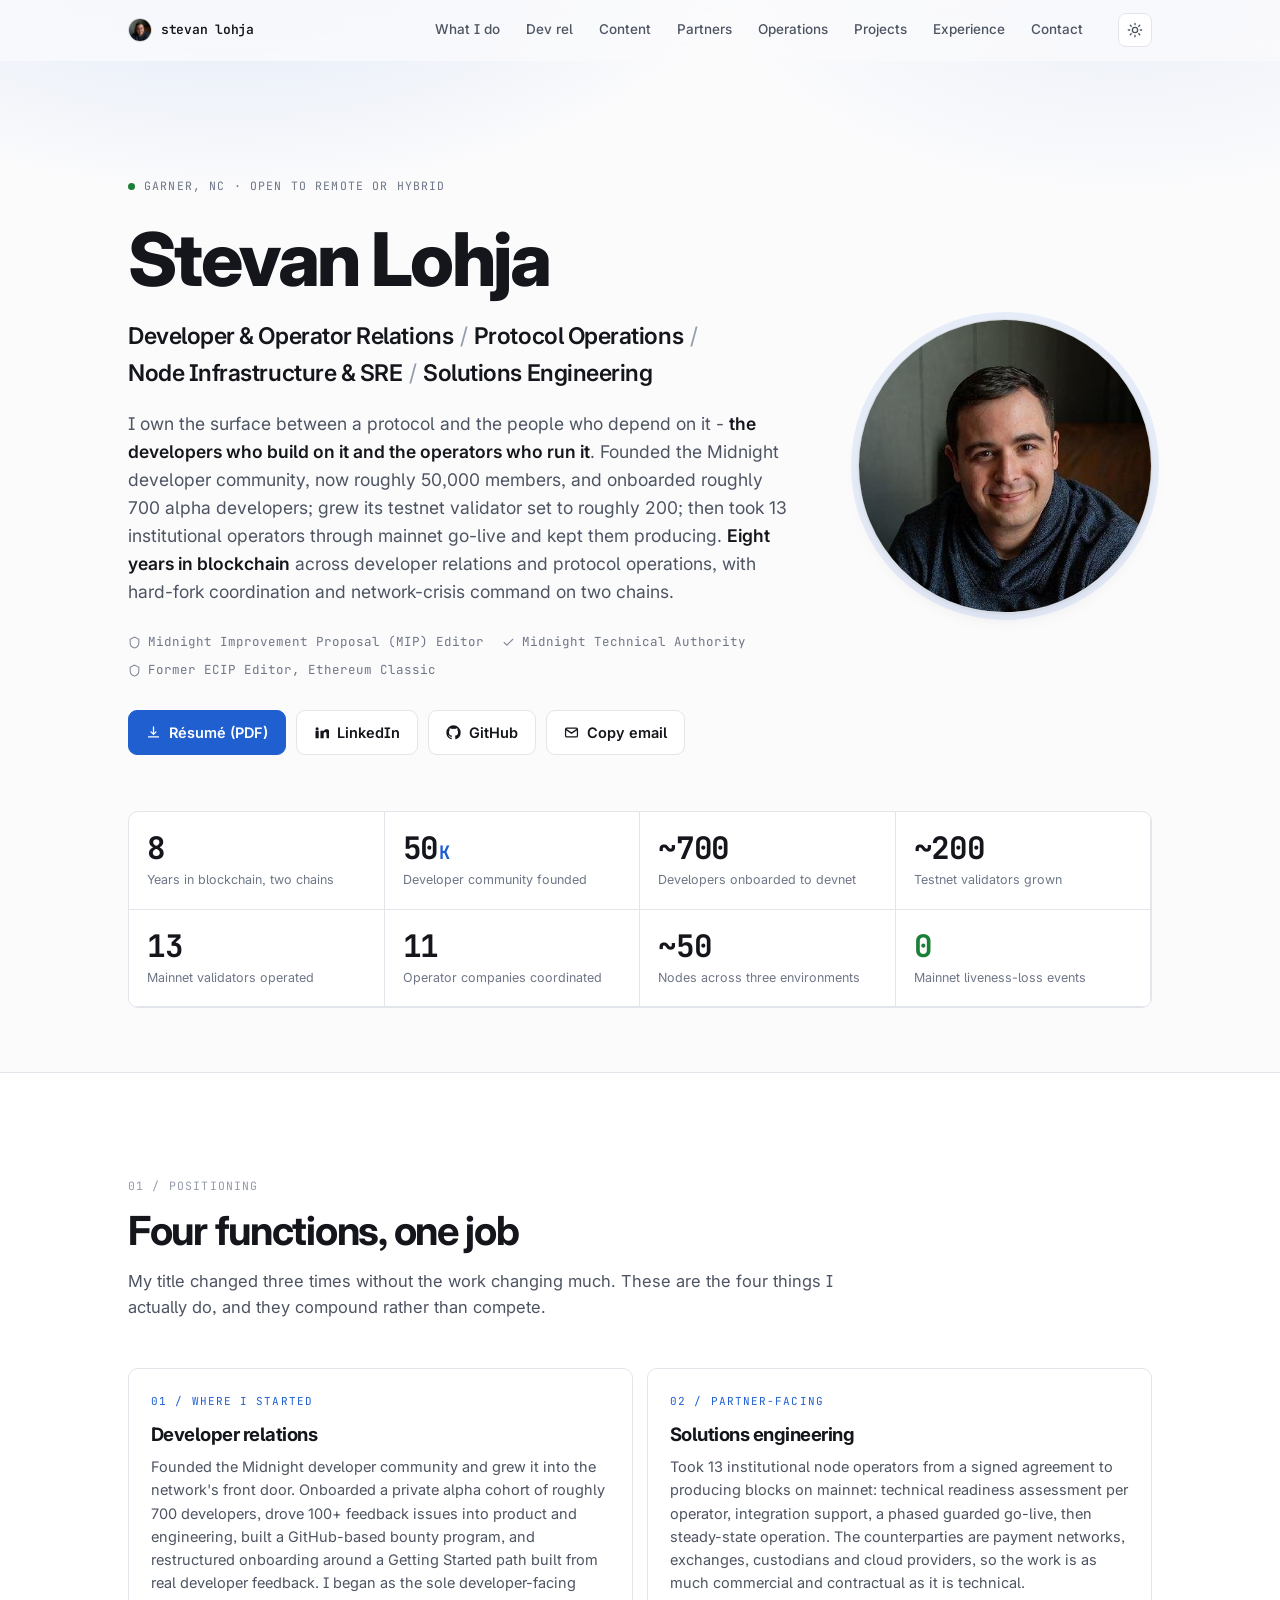
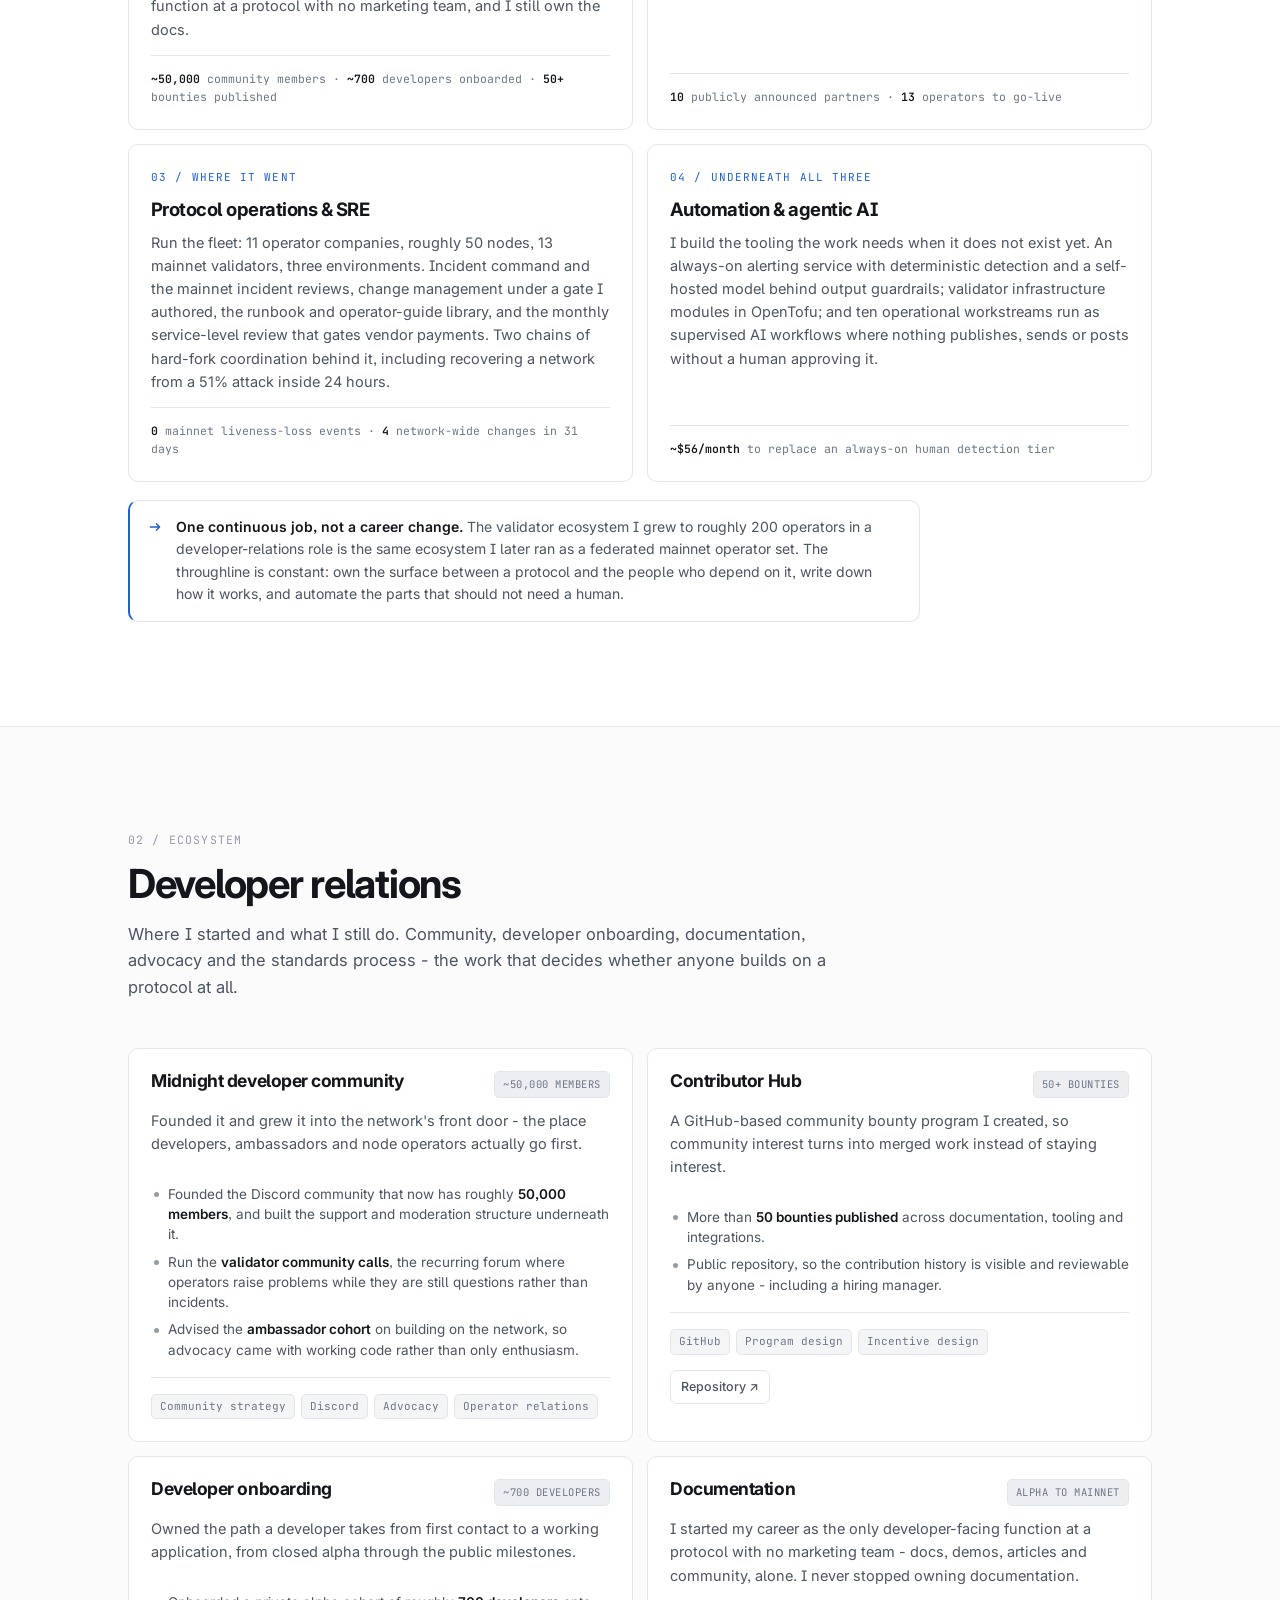
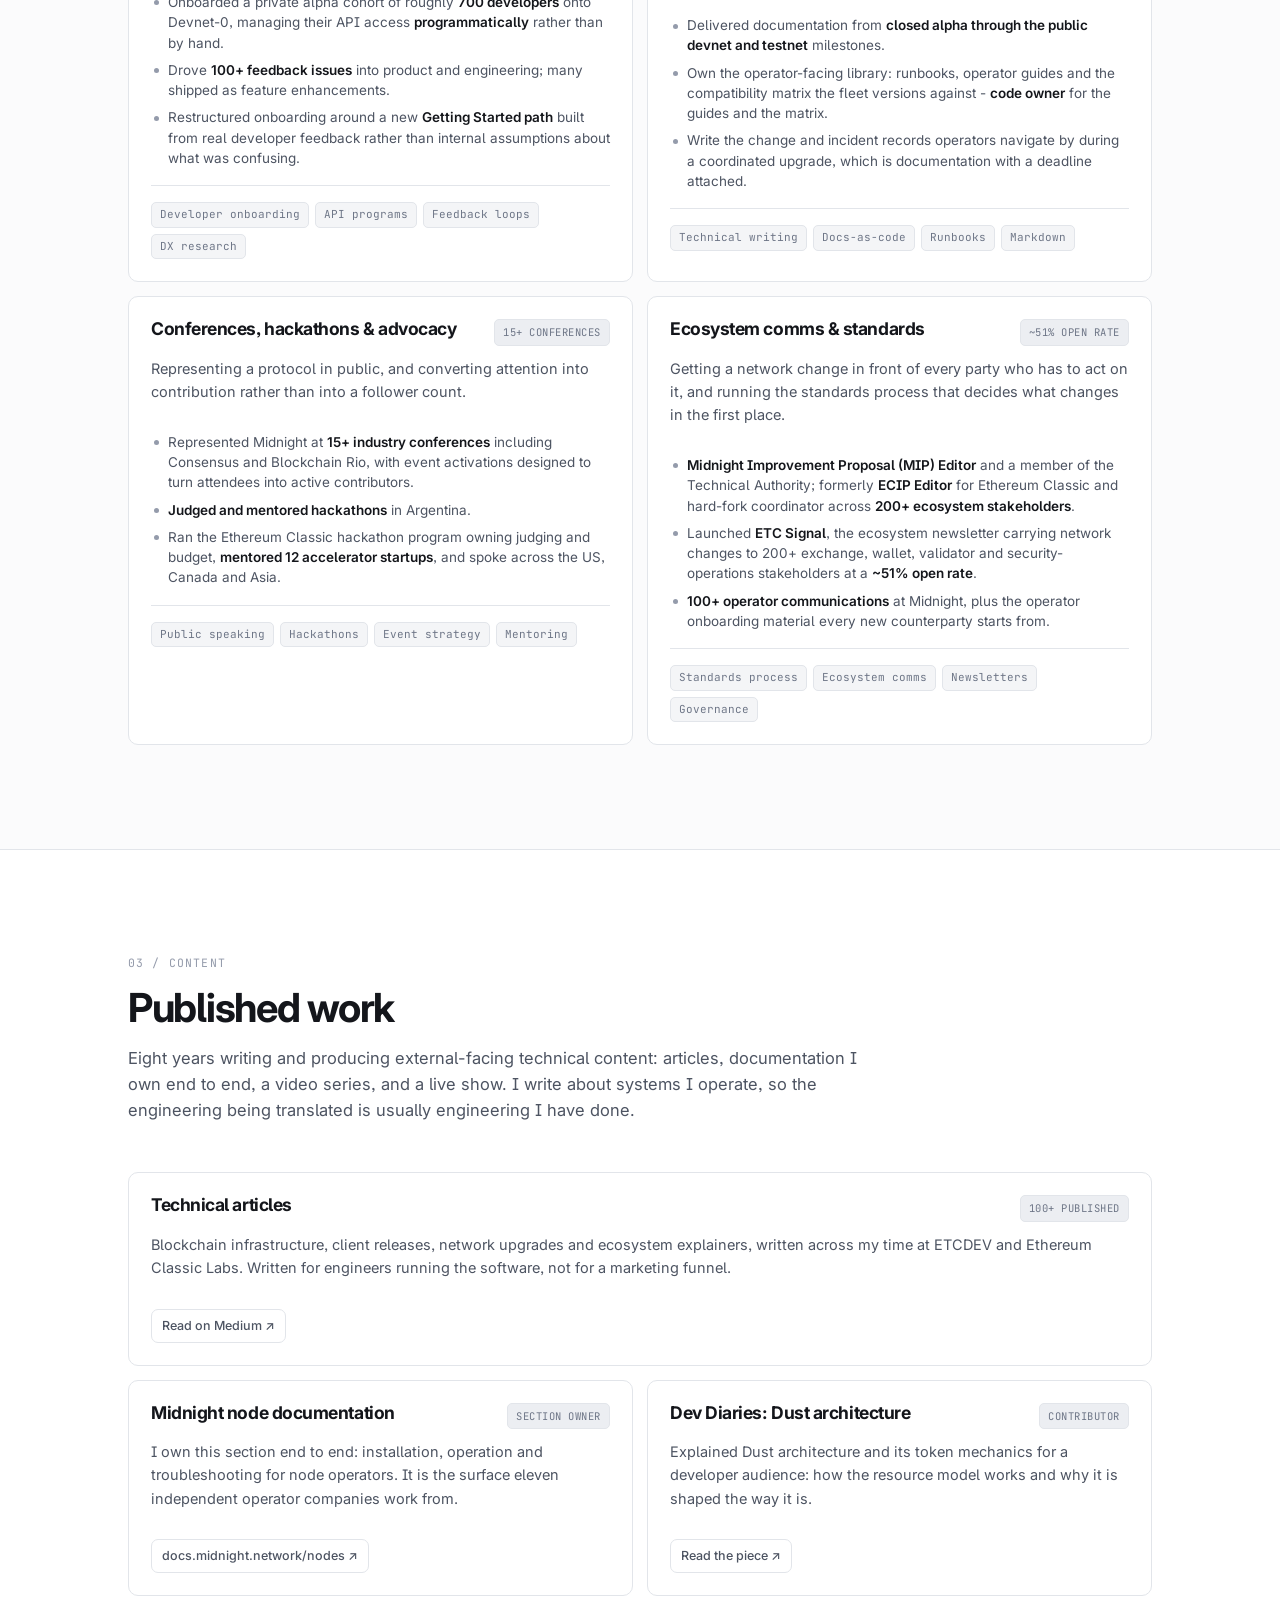
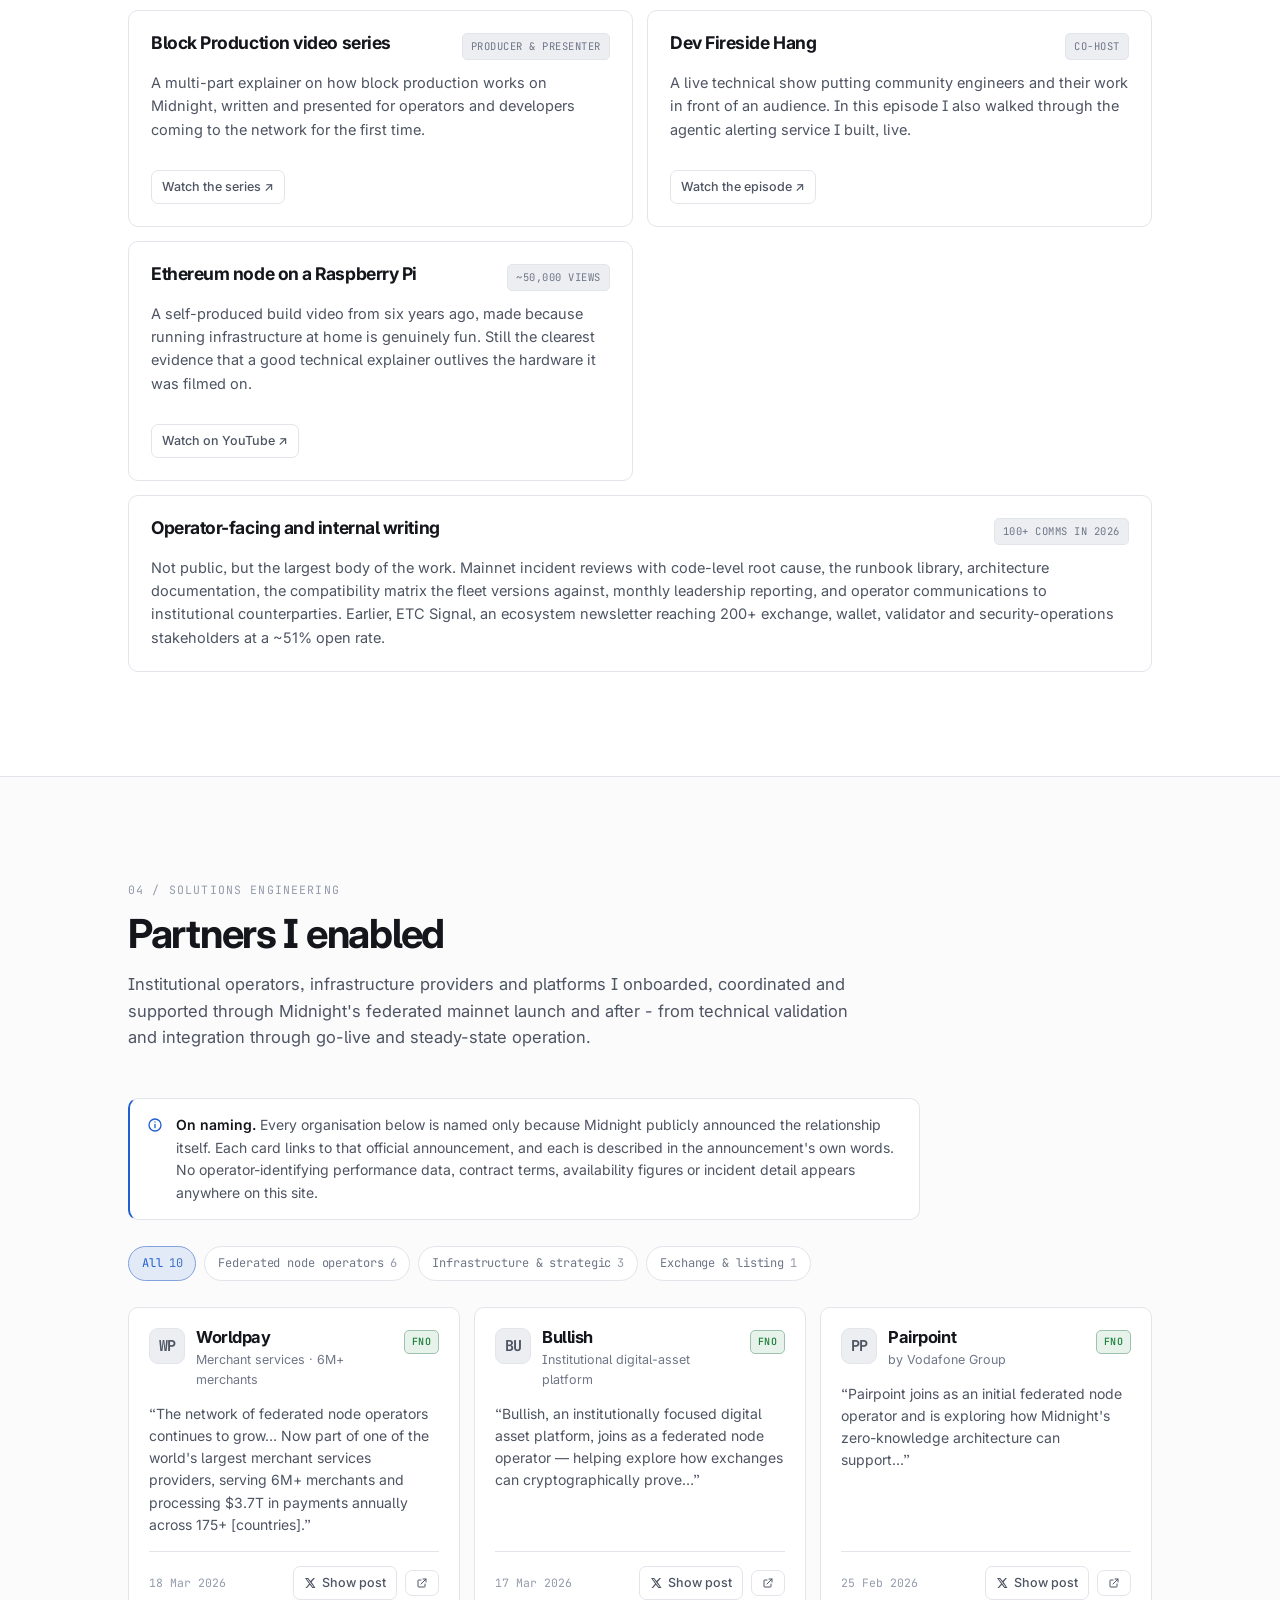
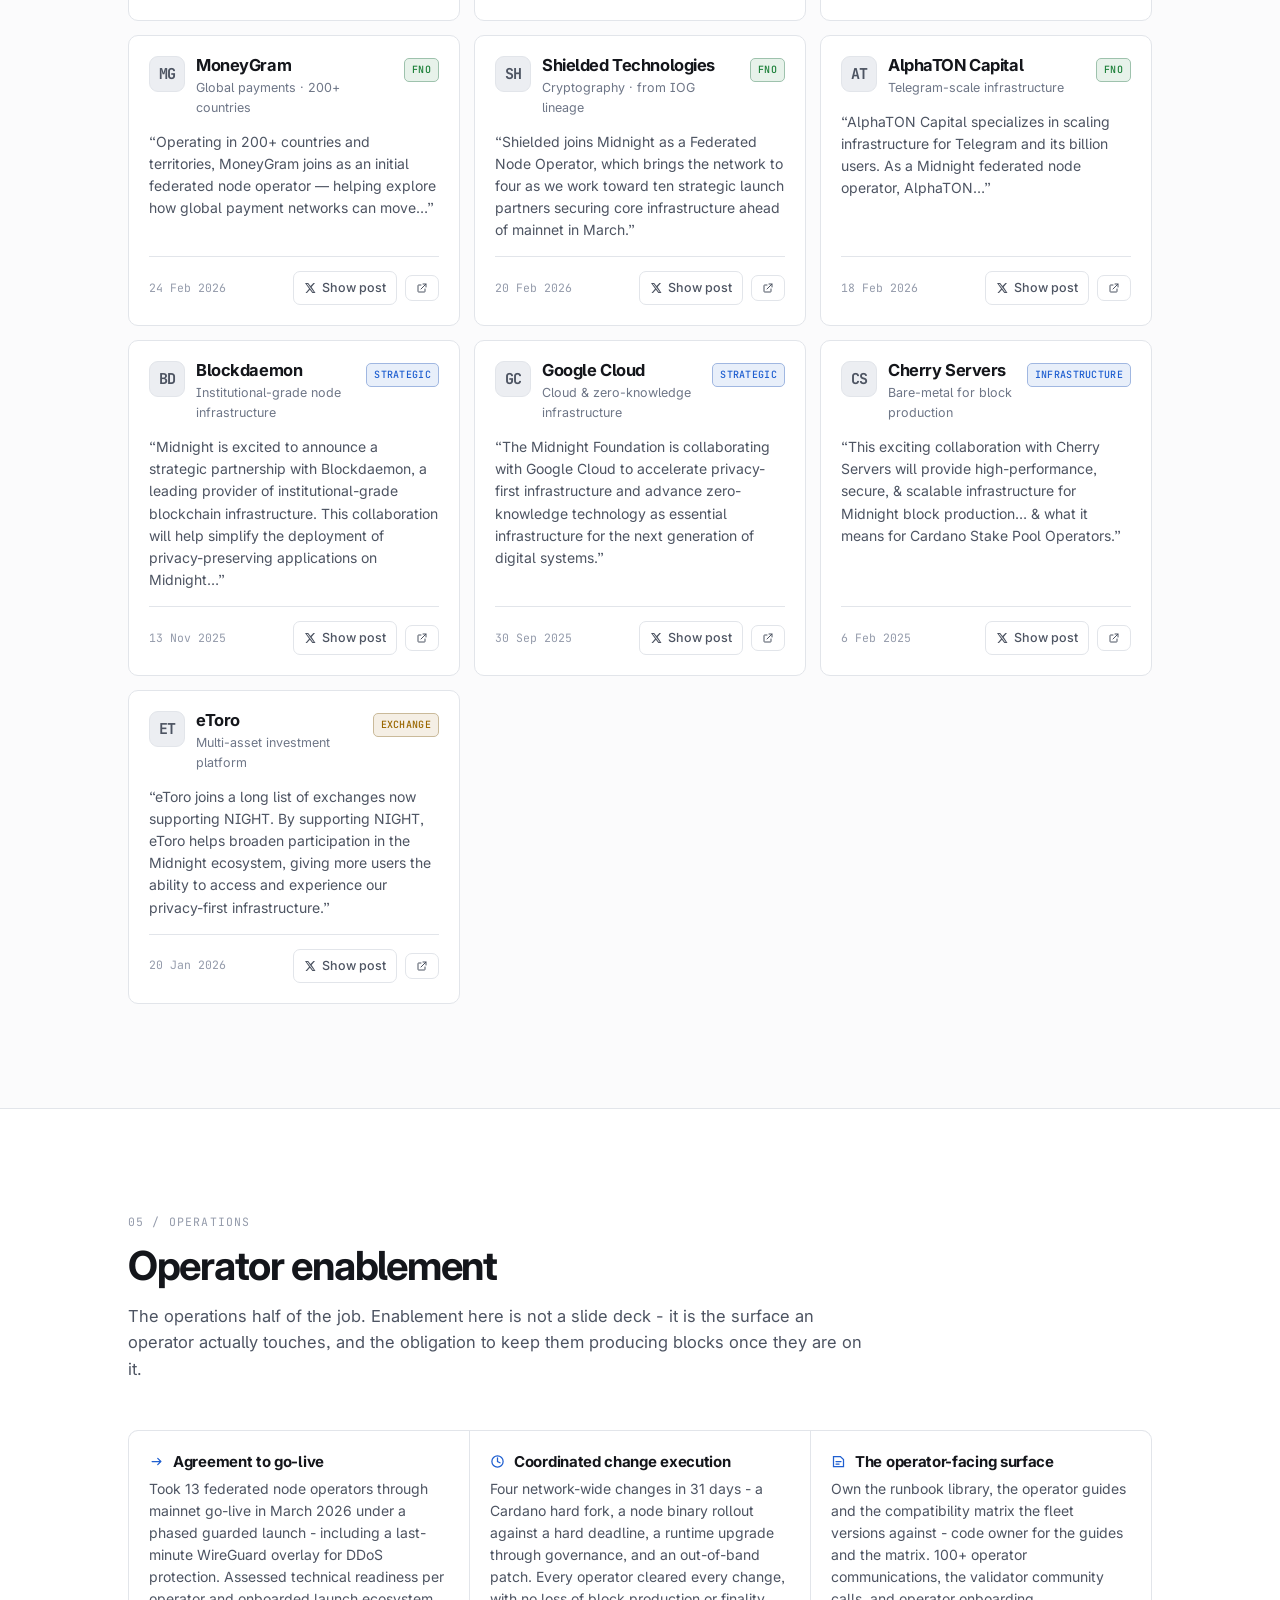
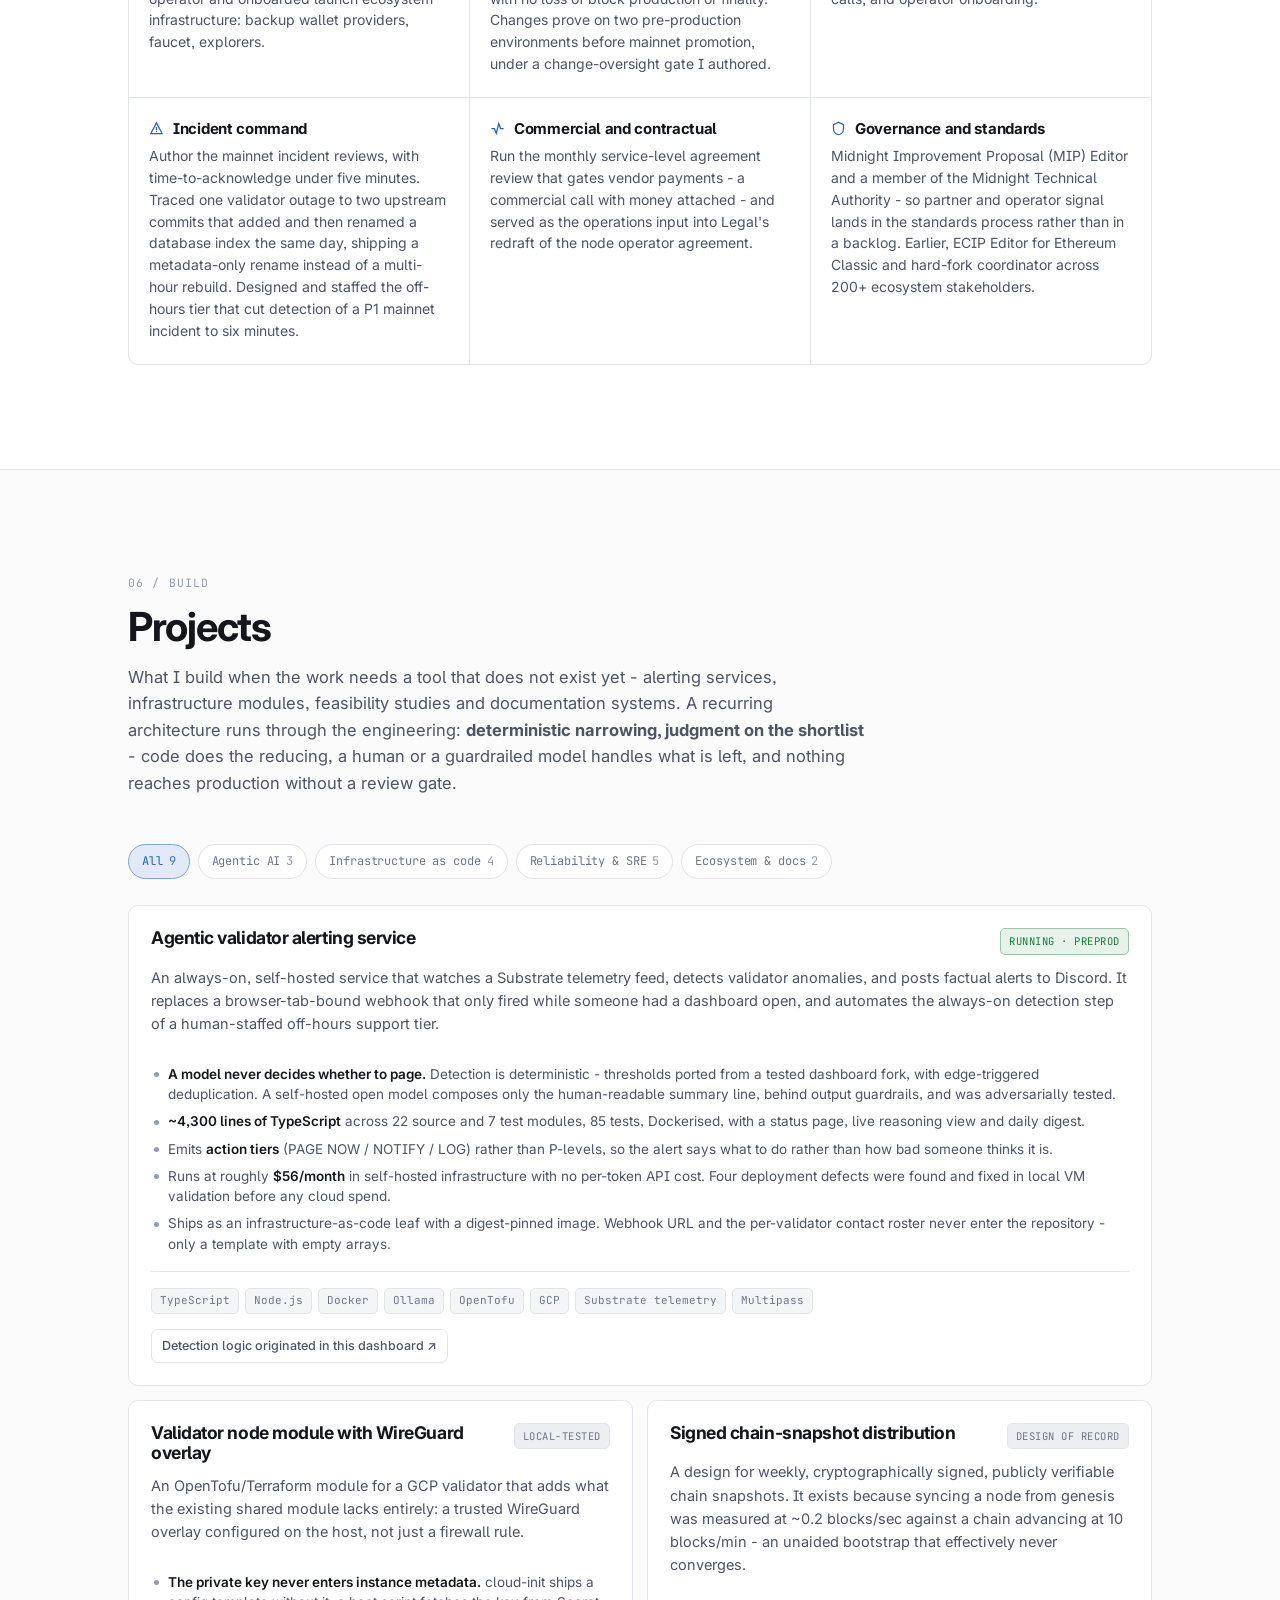
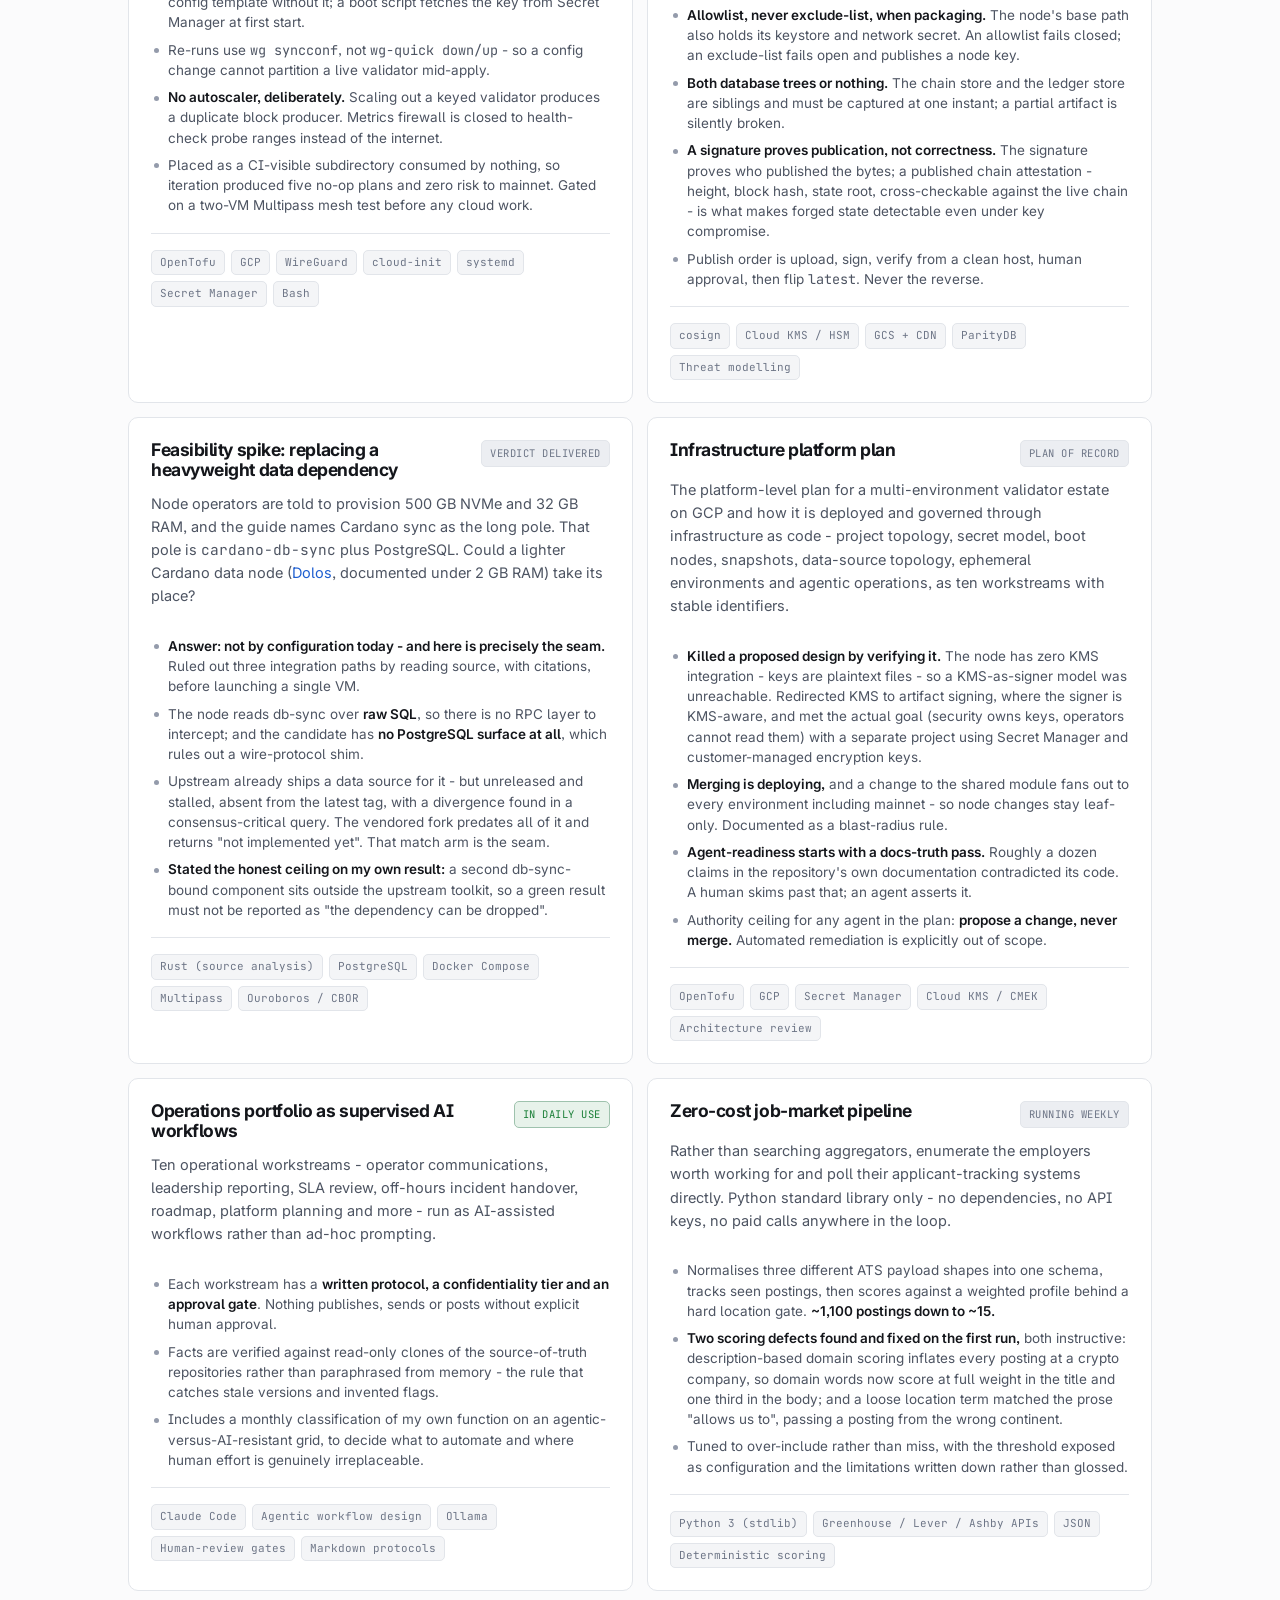
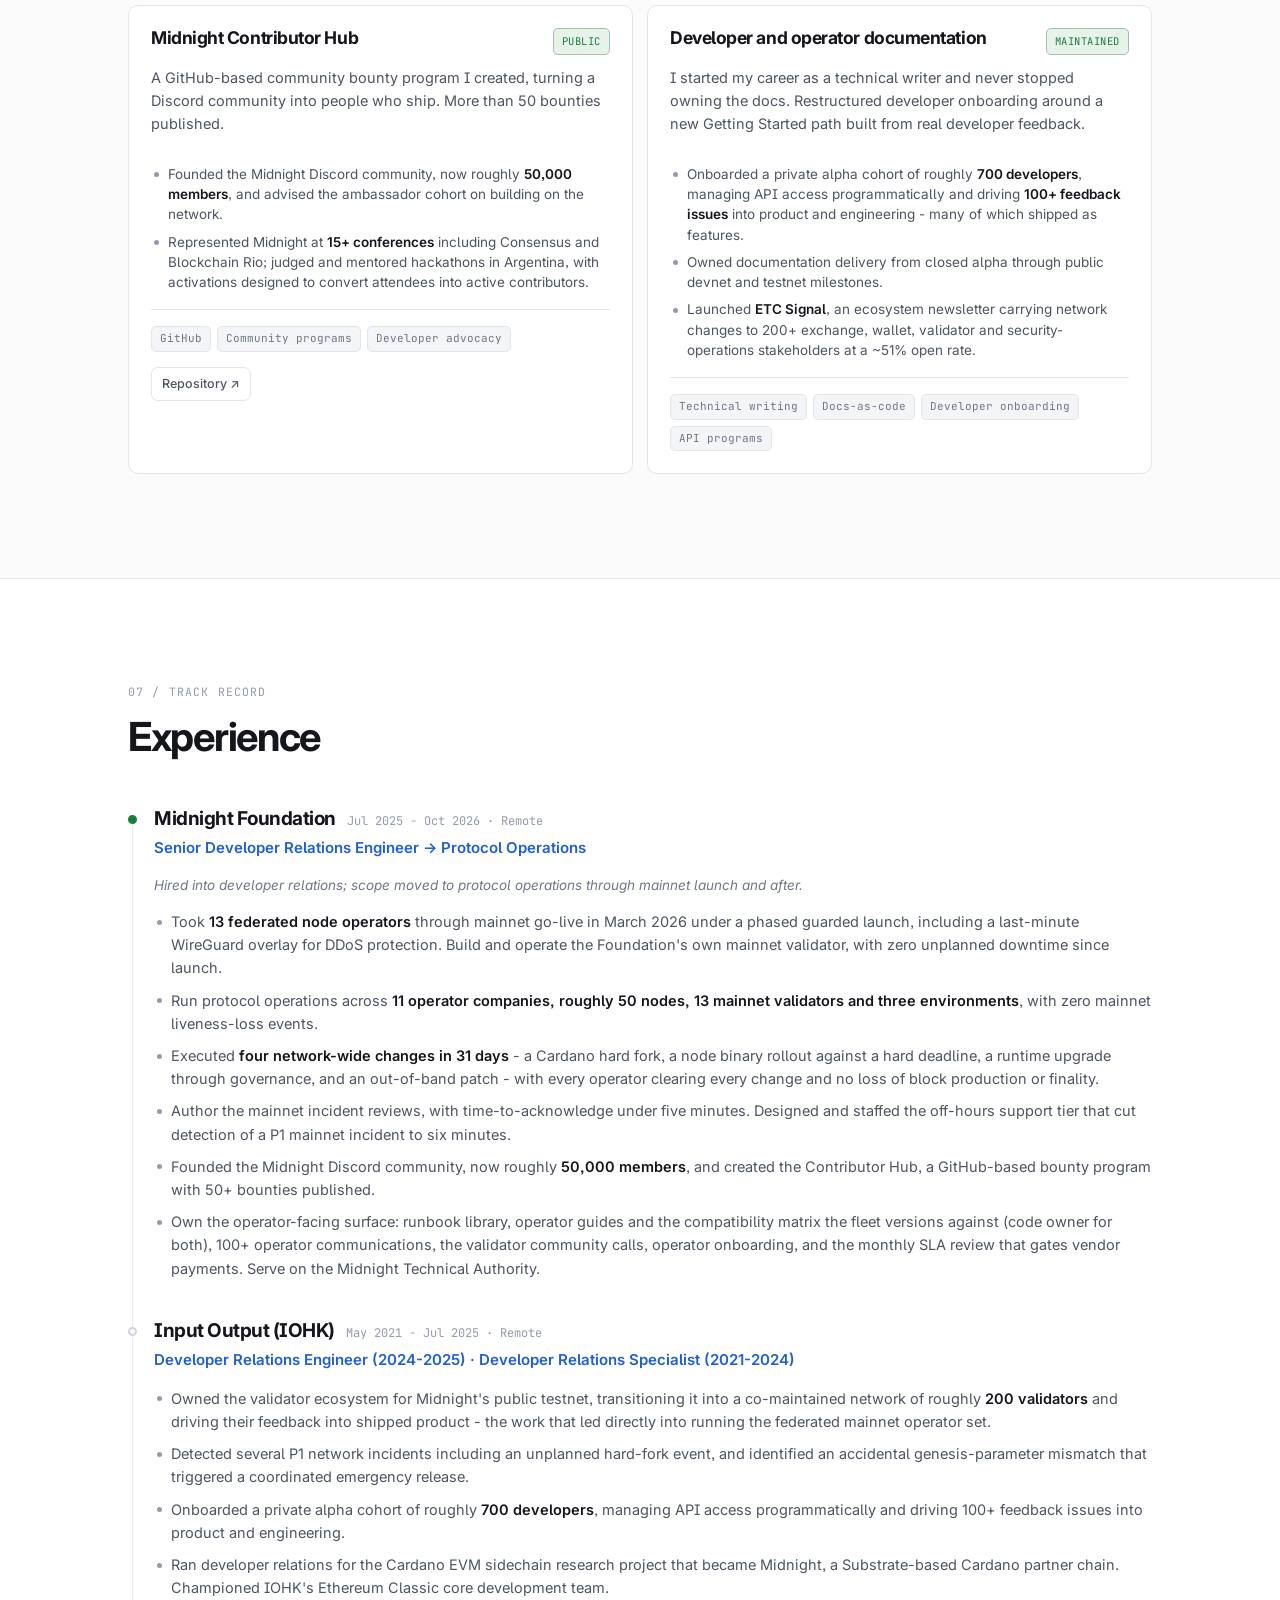
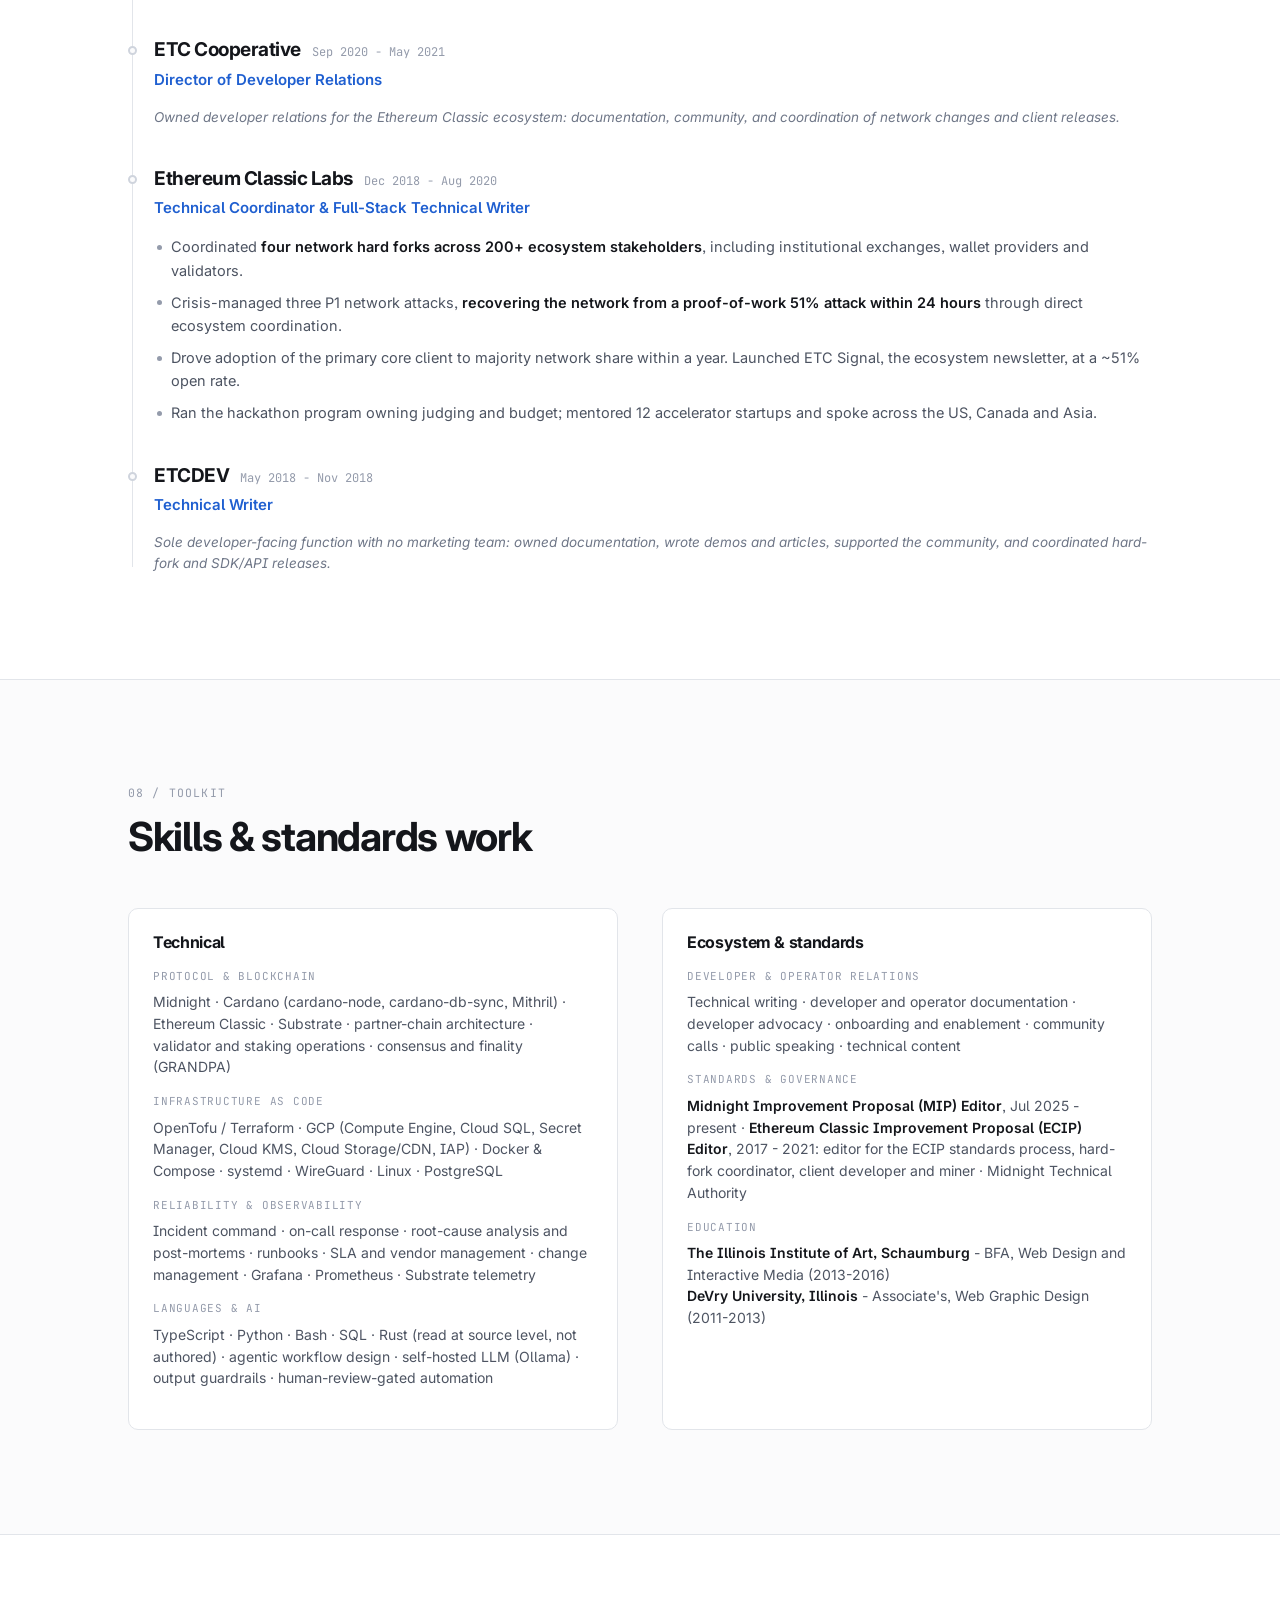
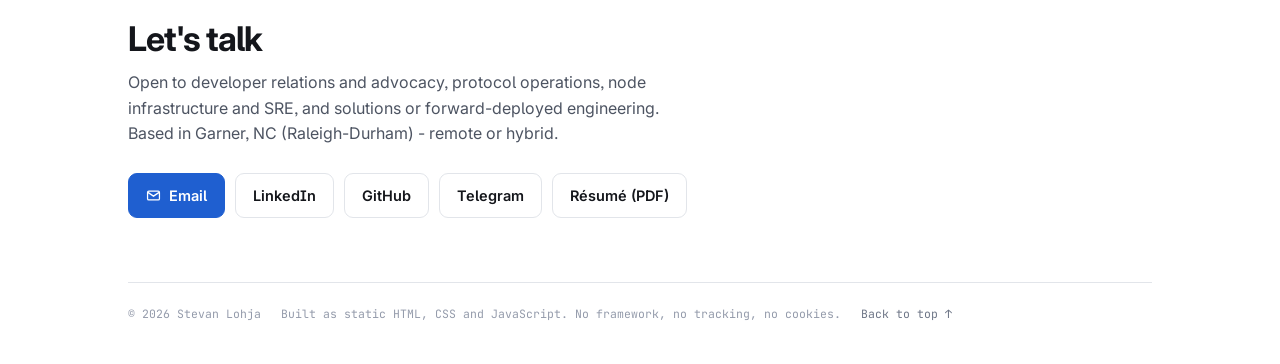
==== commit 0bc7e16c: "feat: content section" ====
--- a/index.html
+++ b/index.html
@@ -6,15 +6,15 @@
 <title>Stevan Lohja - Developer Relations &amp; Protocol Operations</title>
 <meta name="description" content="Developer relations, protocol operations and solutions engineering. Founded a developer community of roughly 50,000, onboarded roughly 700 alpha developers, then ran a federated mainnet across 11 operator companies with zero liveness-loss events.">
 <meta name="author" content="Stevan Lohja">
-<link rel="canonical" href="https://stevanlohja.com/">
+<link rel="canonical" href="https://stevanlohja.github.io/stevanlohja/">
 
 <meta property="og:type" content="profile">
 <meta property="og:title" content="Stevan Lohja - Developer Relations &amp; Protocol Operations">
 <meta property="og:description" content="Eight years in blockchain. I own the surface between a protocol and the people who depend on it - the developers who build on it and the operators who run it.">
-<meta property="og:url" content="https://stevanlohja.com/">
+<meta property="og:url" content="https://stevanlohja.github.io/stevanlohja/">
 <meta name="twitter:card" content="summary">
-<meta name="twitter:image" content="https://stevanlohja.com/assets/stevan-lohja.jpg">
-<meta property="og:image" content="https://stevanlohja.com/assets/stevan-lohja.jpg">
+<meta name="twitter:image" content="https://stevanlohja.github.io/stevanlohja/assets/stevan-lohja.jpg">
+<meta property="og:image" content="https://stevanlohja.github.io/stevanlohja/assets/stevan-lohja.jpg">
 <meta property="og:image:width" content="399">
 <meta property="og:image:height" content="399">
 <meta property="og:image:alt" content="Stevan Lohja">
@@ -51,6 +51,7 @@
     <nav class="nav__links" id="navlinks" aria-label="Sections">
       <a href="#about">What I do</a>
       <a href="#devrel">Dev rel</a>
+      <a href="#content">Content</a>
       <a href="#partners">Partners</a>
       <a href="#enablement">Operations</a>
       <a href="#projects">Projects</a>
@@ -386,11 +387,130 @@
   </div>
 </section>
 
-<!-- ============ PARTNERS ============ -->
-<section class="sec sec--alt" id="partners">
+<!-- ============ CONTENT ============ -->
+<section class="sec sec--alt" id="content">
   <div class="wrap">
     <header class="sec__head rv">
-      <span class="sec__num">03 / Solutions engineering</span>
+      <span class="sec__num">03 / Content</span>
+      <h2>Published work</h2>
+      <p class="sec__sub">
+        Eight years writing and producing external-facing technical content: articles, documentation
+        I own end to end, a video series, and a live show. I write about systems I operate, so the
+        engineering being translated is usually engineering I have done.
+      </p>
+    </header>
+
+    <div class="jgrid" id="cgrid">
+
+      <article class="jcard jcard--wide rv">
+        <div class="jcard__head">
+          <h3>Technical articles</h3>
+          <span class="jcard__state jcard__state--metric">100+ published</span>
+        </div>
+        <p>
+          Blockchain infrastructure, client releases, network upgrades and ecosystem explainers,
+          written across my time at ETCDEV and Ethereum Classic Labs. Written for engineers running
+          the software, not for a marketing funnel.
+        </p>
+        <div class="jcard__links">
+          <a class="tinybtn" href="https://medium.com/@stevanlohja" rel="noopener">Read on Medium &#8599;</a>
+        </div>
+      </article>
+
+      <article class="jcard rv">
+        <div class="jcard__head">
+          <h3>Midnight node documentation</h3>
+          <span class="jcard__state jcard__state--metric">Section owner</span>
+        </div>
+        <p>
+          I own this section end to end: installation, operation and troubleshooting for node
+          operators. It is the surface eleven independent operator companies work from.
+        </p>
+        <div class="jcard__links">
+          <a class="tinybtn" href="https://docs.midnight.network/nodes" rel="noopener">docs.midnight.network/nodes &#8599;</a>
+        </div>
+      </article>
+
+      <article class="jcard rv">
+        <div class="jcard__head">
+          <h3>Dev Diaries: Dust architecture</h3>
+          <span class="jcard__state">Contributor</span>
+        </div>
+        <p>
+          Explained Dust architecture and its token mechanics for a developer audience: how the
+          resource model works and why it is shaped the way it is.
+        </p>
+        <div class="jcard__links">
+          <a class="tinybtn" href="https://docs.midnight.network/concepts/dust-architecture" rel="noopener">Read the piece &#8599;</a>
+        </div>
+      </article>
+
+      <article class="jcard rv">
+        <div class="jcard__head">
+          <h3>Block Production video series</h3>
+          <span class="jcard__state">Producer &amp; presenter</span>
+        </div>
+        <p>
+          A multi-part explainer on how block production works on Midnight, written and presented for
+          operators and developers coming to the network for the first time.
+        </p>
+        <div class="jcard__links">
+          <a class="tinybtn" href="https://www.youtube.com/playlist?list=PLqJ3EWdUSwwKDZugH9Ngm4IXlQWC-WXvR" rel="noopener">Watch the series &#8599;</a>
+        </div>
+      </article>
+
+      <article class="jcard rv">
+        <div class="jcard__head">
+          <h3>Dev Fireside Hang</h3>
+          <span class="jcard__state">Co-host</span>
+        </div>
+        <p>
+          A live technical show putting community engineers and their work in front of an audience.
+          In this episode I also walked through the agentic alerting service I built, live.
+        </p>
+        <div class="jcard__links">
+          <a class="tinybtn" href="https://www.youtube.com/live/PMXy70C1z2A" rel="noopener">Watch the episode &#8599;</a>
+        </div>
+      </article>
+
+      <article class="jcard rv">
+        <div class="jcard__head">
+          <h3>Ethereum node on a Raspberry Pi</h3>
+          <span class="jcard__state jcard__state--metric">~50,000 views</span>
+        </div>
+        <p>
+          A self-produced build video from six years ago, made because running infrastructure at home
+          is genuinely fun. Still the clearest evidence that a good technical explainer outlives the
+          hardware it was filmed on.
+        </p>
+        <div class="jcard__links">
+          <a class="tinybtn" href="https://youtu.be/z43gj3xlQJc" rel="noopener">Watch on YouTube &#8599;</a>
+        </div>
+      </article>
+
+      <article class="jcard jcard--wide rv">
+        <div class="jcard__head">
+          <h3>Operator-facing and internal writing</h3>
+          <span class="jcard__state jcard__state--metric">100+ comms in 2026</span>
+        </div>
+        <p>
+          Not public, but the largest body of the work. Mainnet incident reviews with code-level root
+          cause, the runbook library, architecture documentation, the compatibility matrix the fleet
+          versions against, monthly leadership reporting, and operator communications to institutional
+          counterparties. Earlier, ETC Signal, an ecosystem newsletter reaching 200+ exchange, wallet,
+          validator and security-operations stakeholders at a ~51% open rate.
+        </p>
+      </article>
+
+    </div>
+  </div>
+</section>
+
+<!-- ============ PARTNERS ============ -->
+<section class="sec" id="partners">
+  <div class="wrap">
+    <header class="sec__head rv">
+      <span class="sec__num">04 / Solutions engineering</span>
       <h2>Partners I enabled</h2>
       <p class="sec__sub">
  Institutional operators, infrastructure providers and platforms I onboarded, coordinated and
@@ -680,10 +800,10 @@
 </section>
 
 <!-- ============ ENABLEMENT ============ -->
-<section class="sec" id="enablement">
+<section class="sec sec--alt" id="enablement">
   <div class="wrap">
     <header class="sec__head rv">
-      <span class="sec__num">04 / Operations</span>
+      <span class="sec__num">05 / Operations</span>
       <h2>Operator enablement</h2>
       <p class="sec__sub">
         The operations half of the job. Enablement here is not a slide deck - it is the surface an
@@ -755,10 +875,10 @@
 </section>
 
 <!-- ============ PROJECTS ============ -->
-<section class="sec sec--alt" id="projects">
+<section class="sec" id="projects">
   <div class="wrap">
     <header class="sec__head rv">
-      <span class="sec__num">05 / Build</span>
+      <span class="sec__num">06 / Build</span>
       <h2>Projects</h2>
       <p class="sec__sub">
         What I build when the work needs a tool that does not exist yet - alerting services,
@@ -984,10 +1104,10 @@
 </section>
 
 <!-- ============ EXPERIENCE ============ -->
-<section class="sec" id="experience">
+<section class="sec sec--alt" id="experience">
   <div class="wrap">
     <header class="sec__head rv">
-      <span class="sec__num">06 / Track record</span>
+      <span class="sec__num">07 / Track record</span>
       <h2>Experience</h2>
     </header>
 
@@ -1059,10 +1179,10 @@
 </section>
 
 <!-- ============ SKILLS ============ -->
-<section class="sec sec--alt" id="skills">
+<section class="sec" id="skills">
   <div class="wrap">
     <header class="sec__head rv">
-      <span class="sec__num">07 / Toolkit</span>
+      <span class="sec__num">08 / Toolkit</span>
       <h2>Skills &amp; standards work</h2>
     </header>
 
@@ -1146,8 +1266,8 @@
  "@context": "https://schema.org",
  "@type": "Person",
  "name": "Stevan Lohja",
- "url": "https://stevanlohja.com/",
- "image": "https://stevanlohja.com/assets/stevan-lohja.jpg",
+ "url": "https://stevanlohja.github.io/stevanlohja/",
+ "image": "https://stevanlohja.github.io/stevanlohja/assets/stevan-lohja.jpg",
  "jobTitle": "Developer Relations / Protocol Operations / Solutions Engineering",
  "email": "mailto:stevan.lohja.esquire546@passmail.net",
  "address": { "@type": "PostalAddress", "addressLocality": "Garner", "addressRegion": "NC", "addressCountry": "US" },
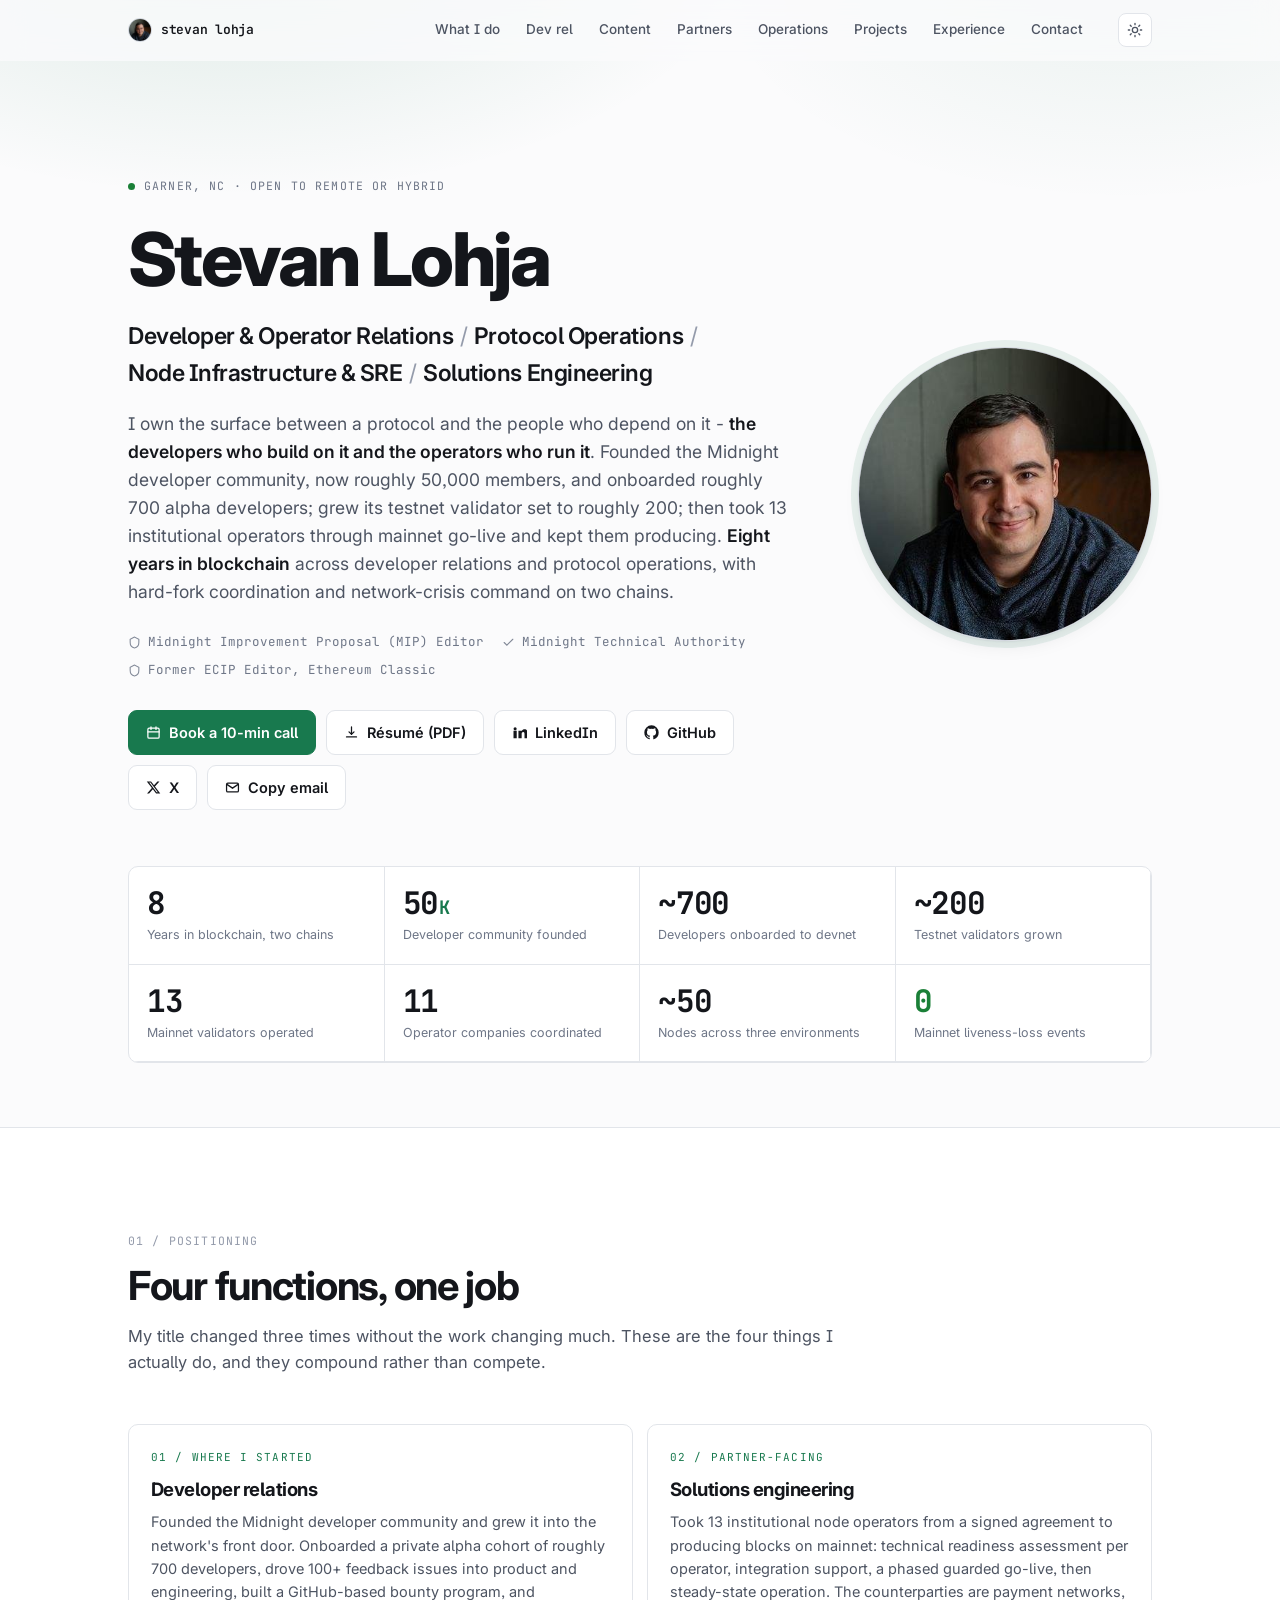
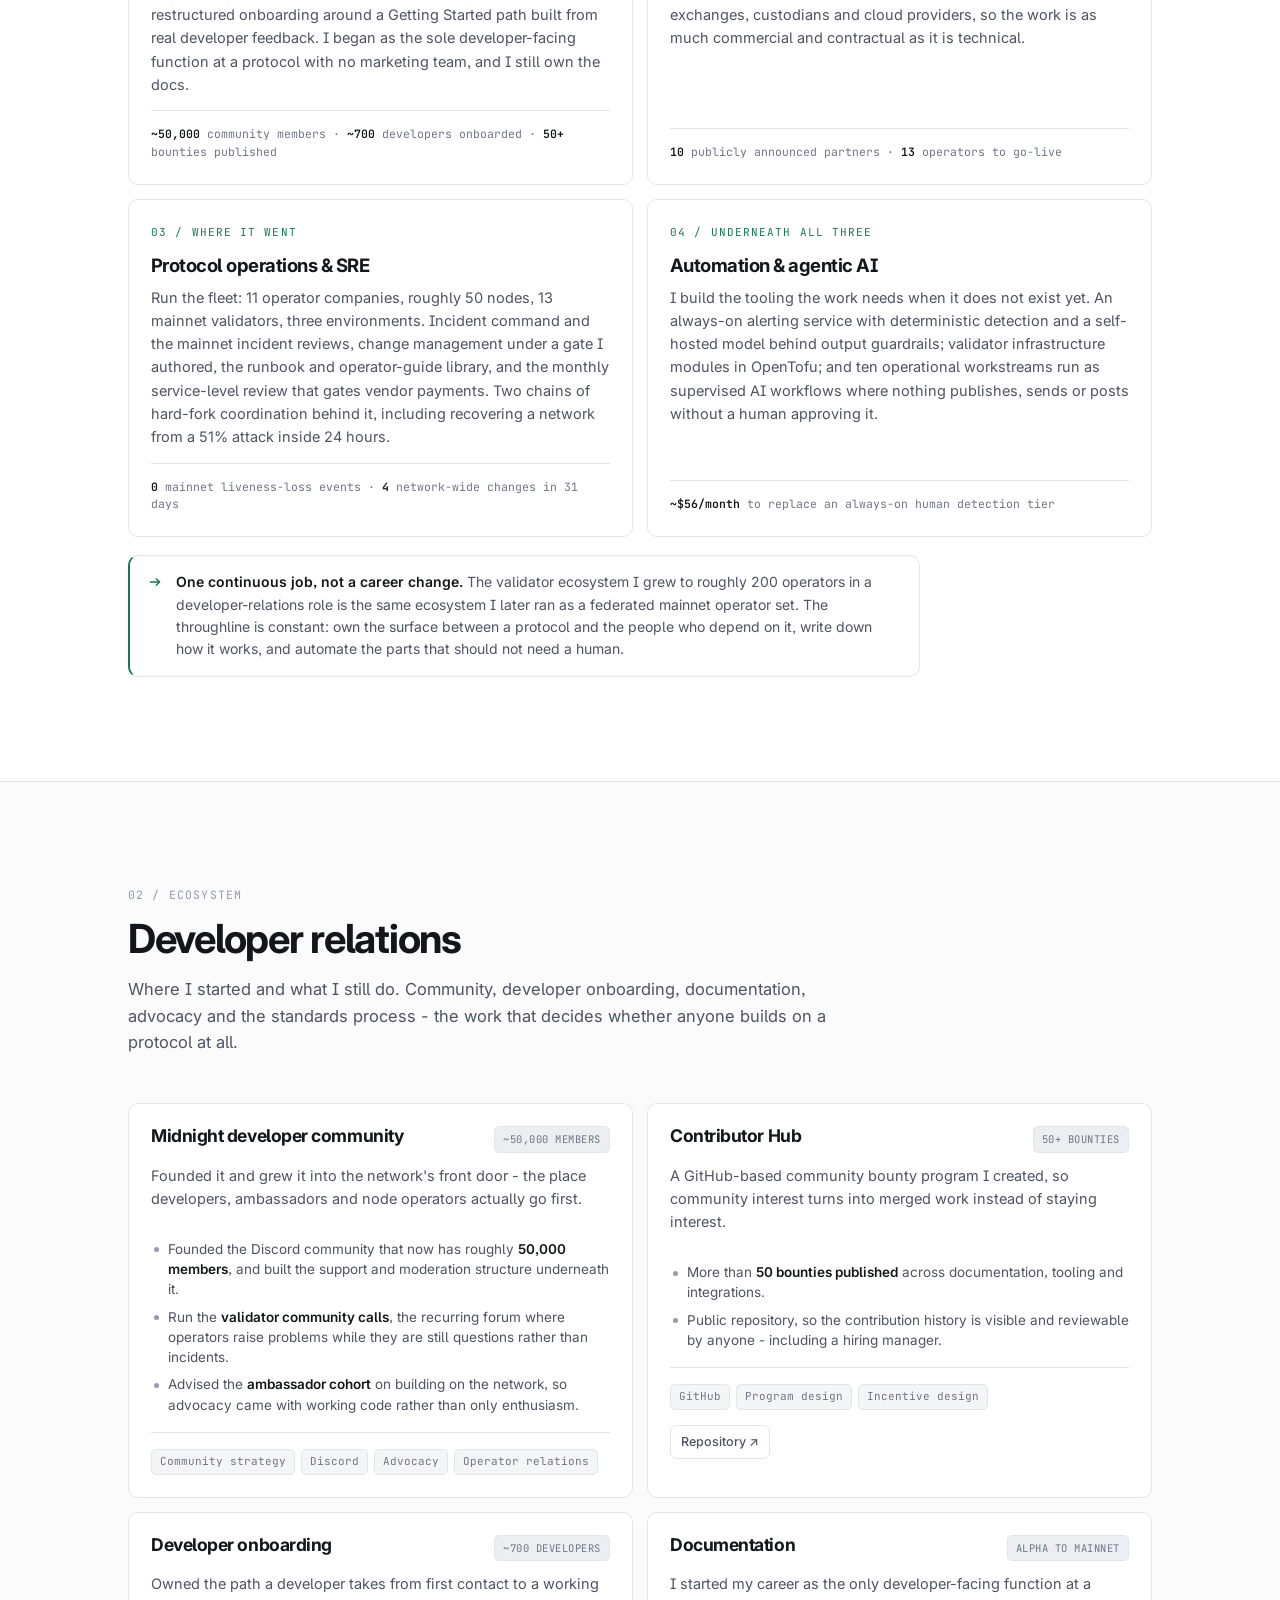
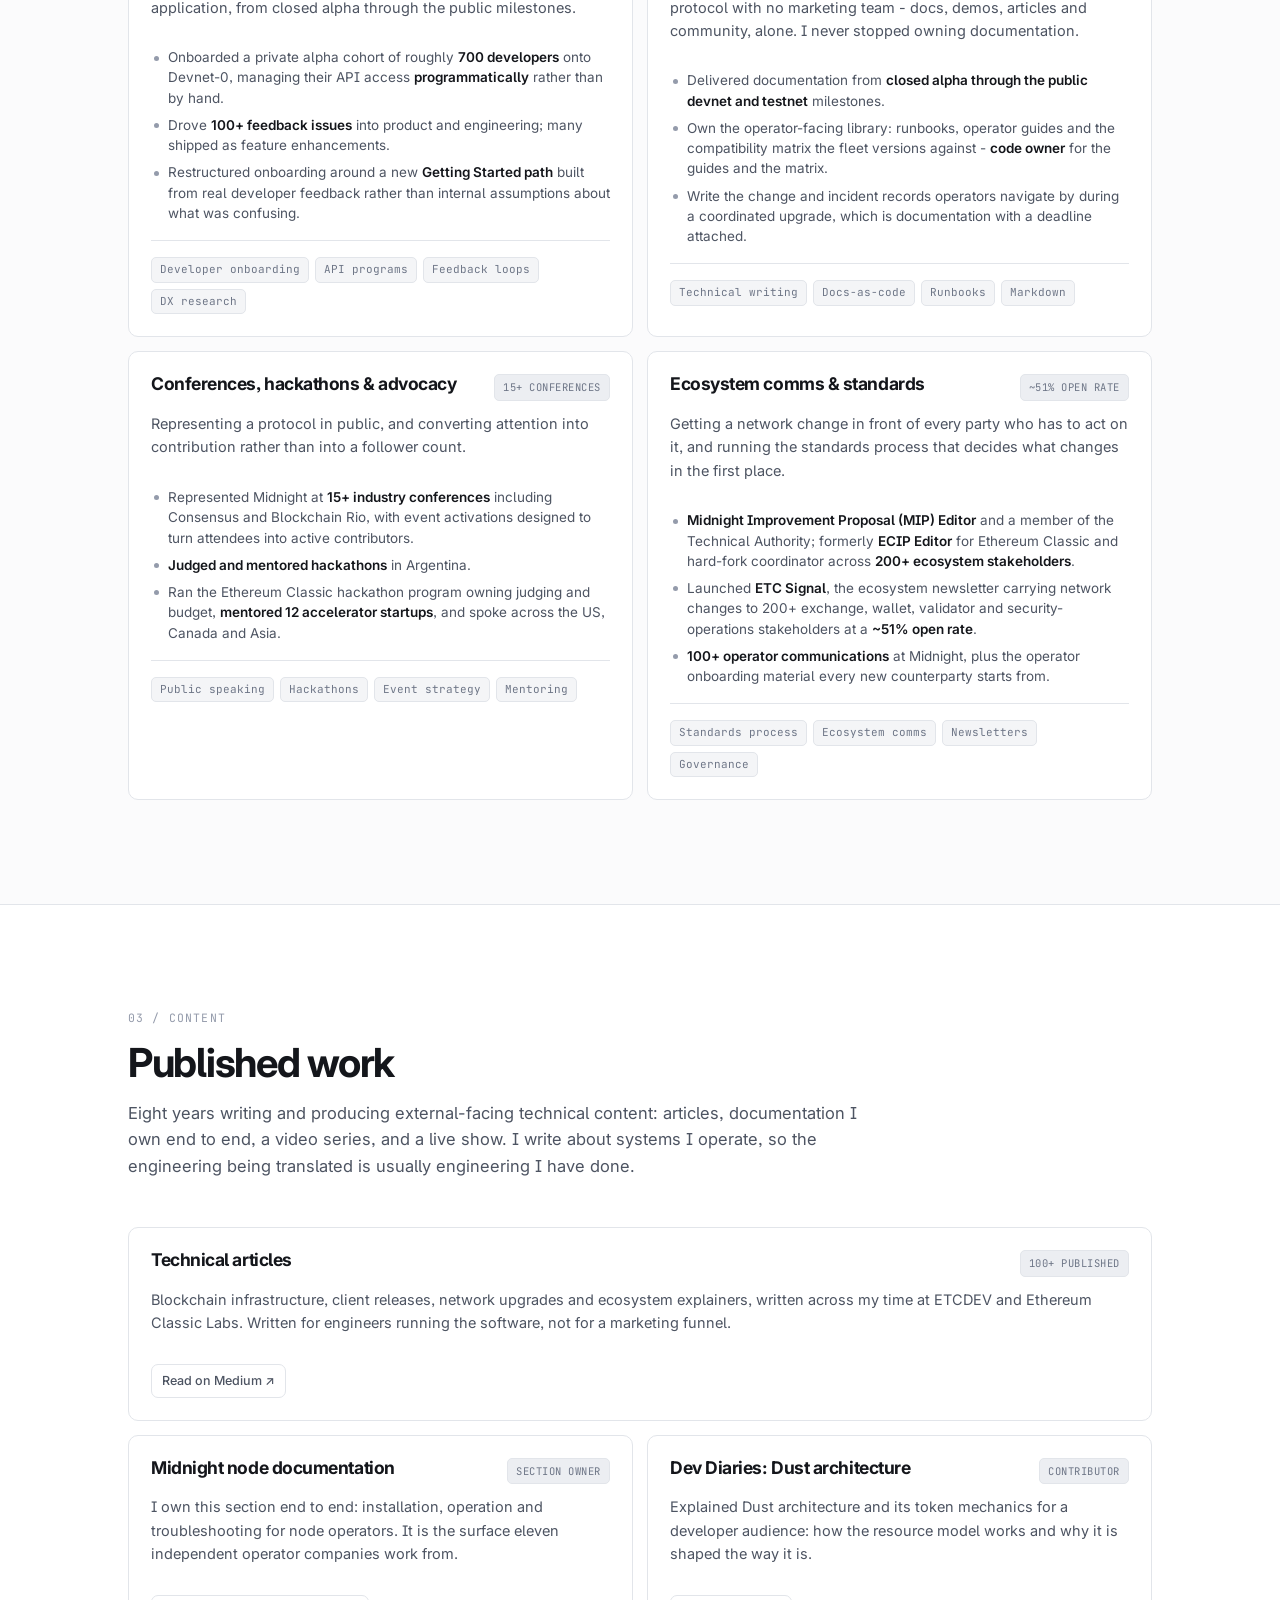
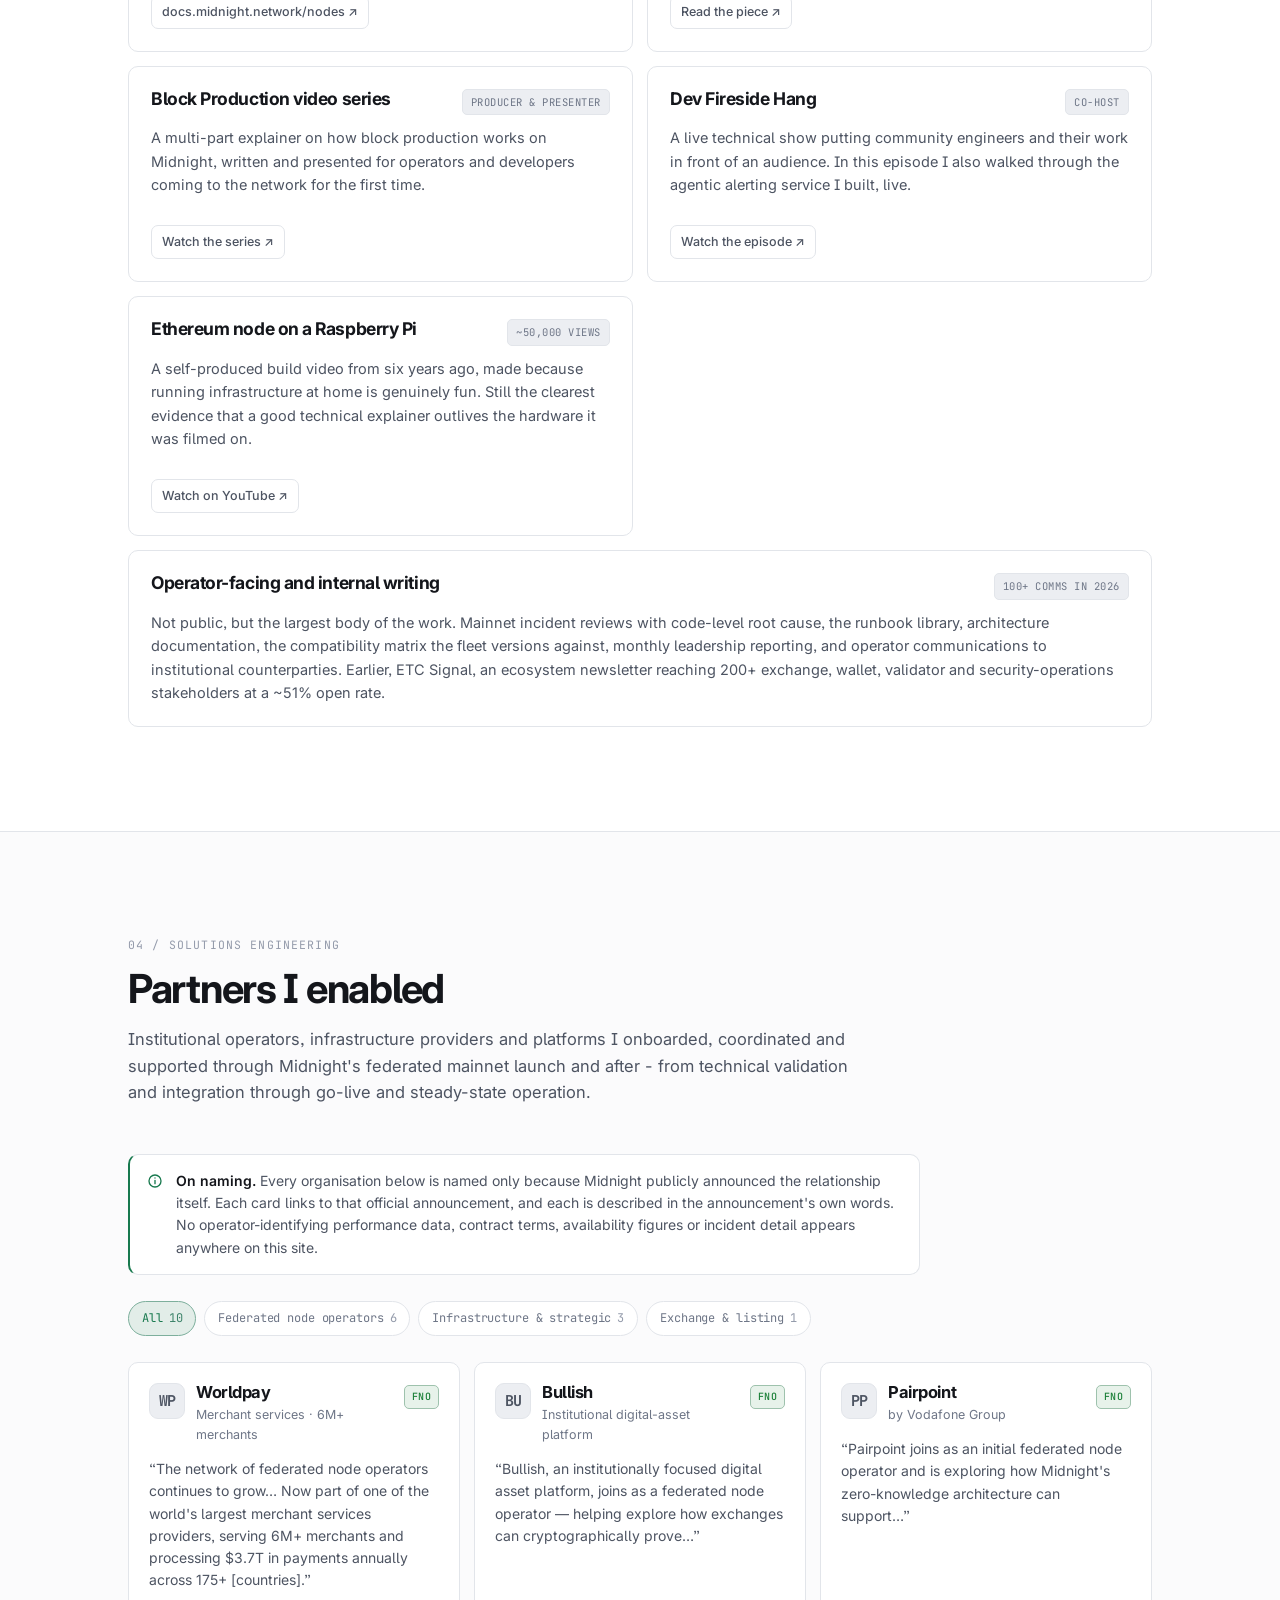
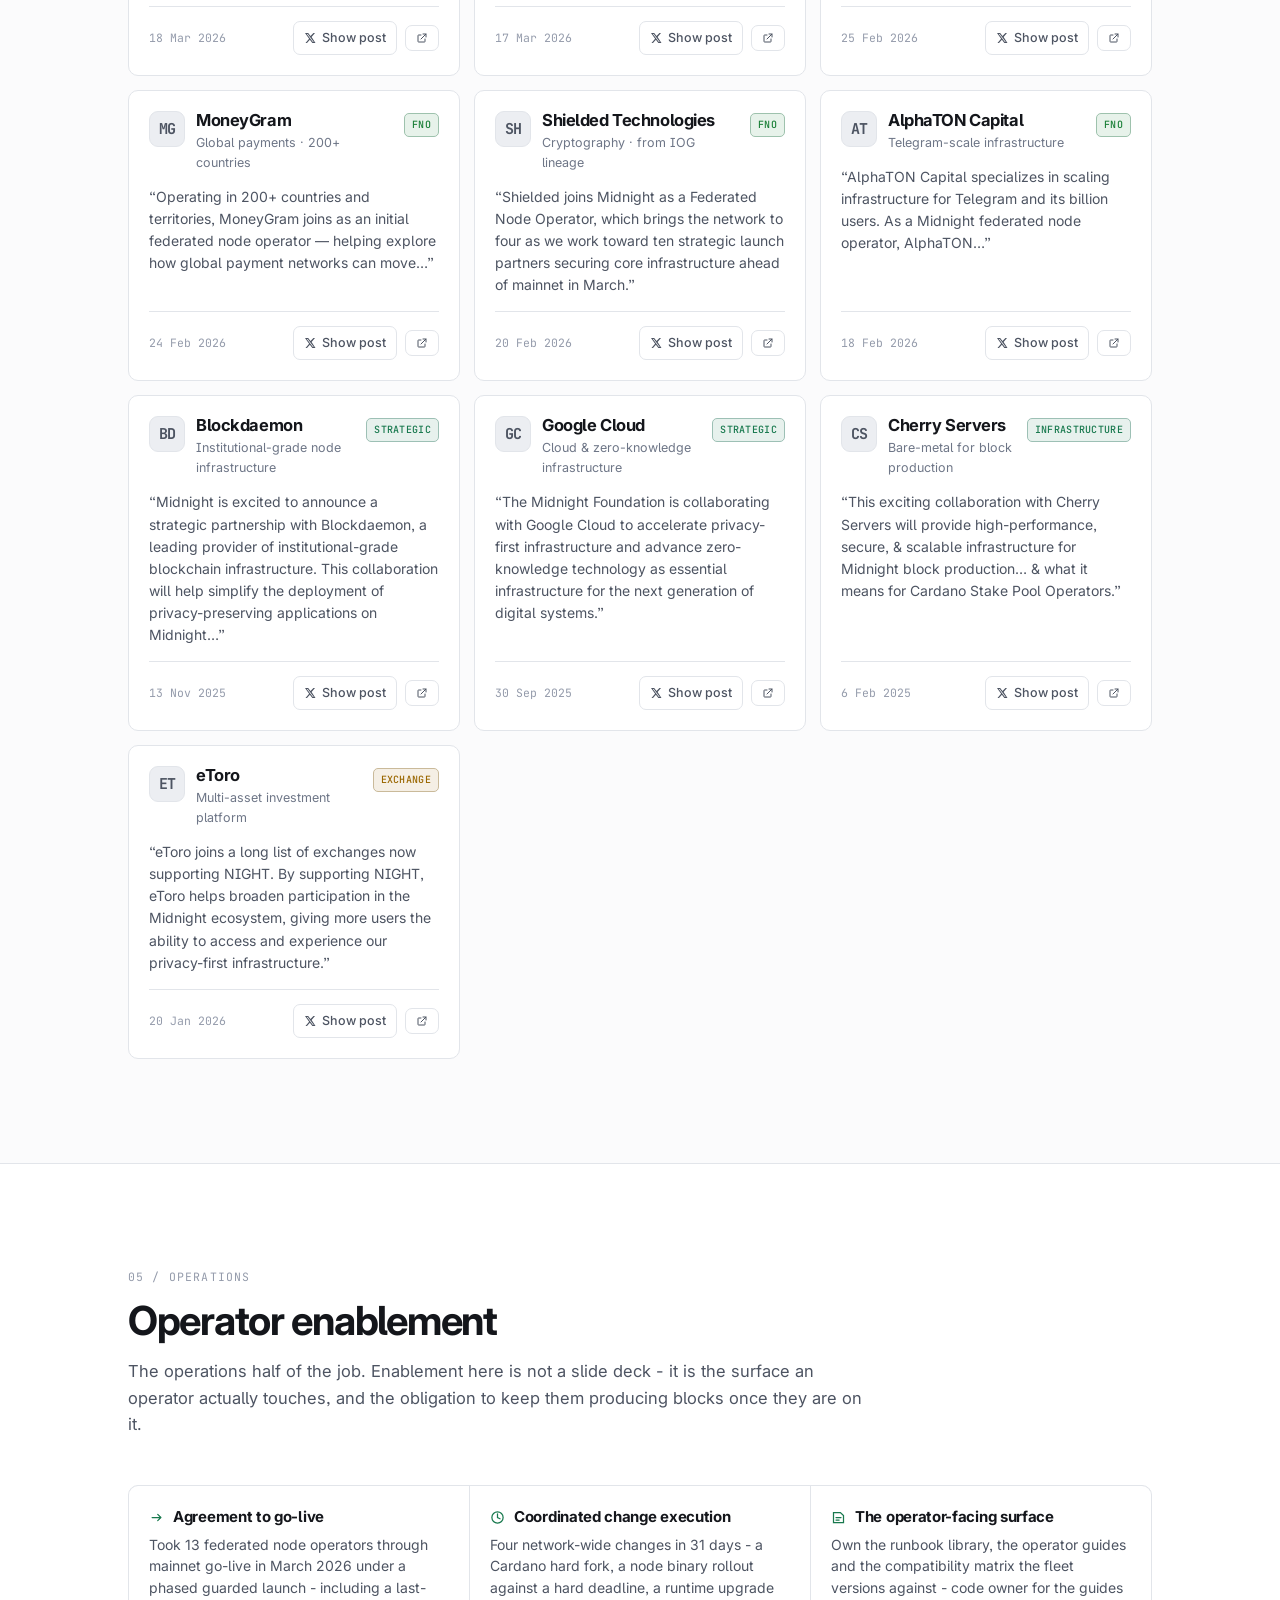
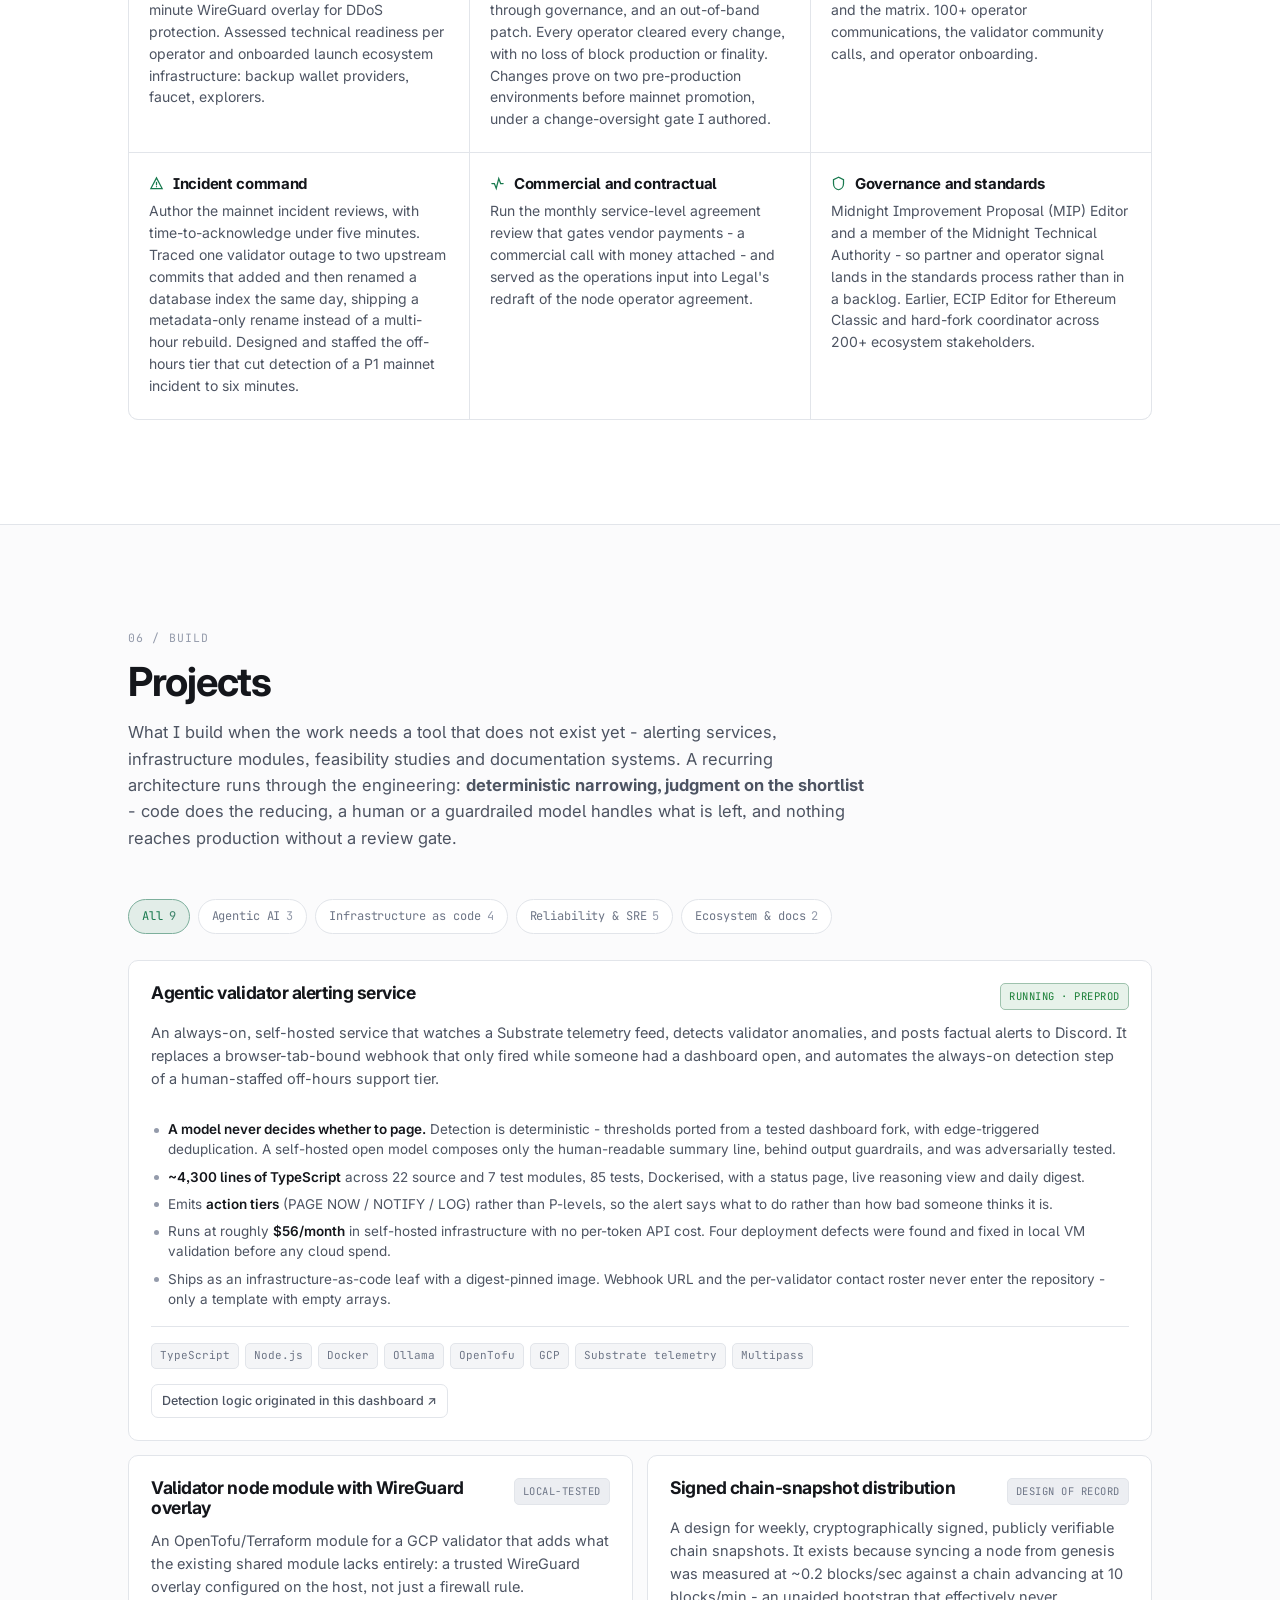
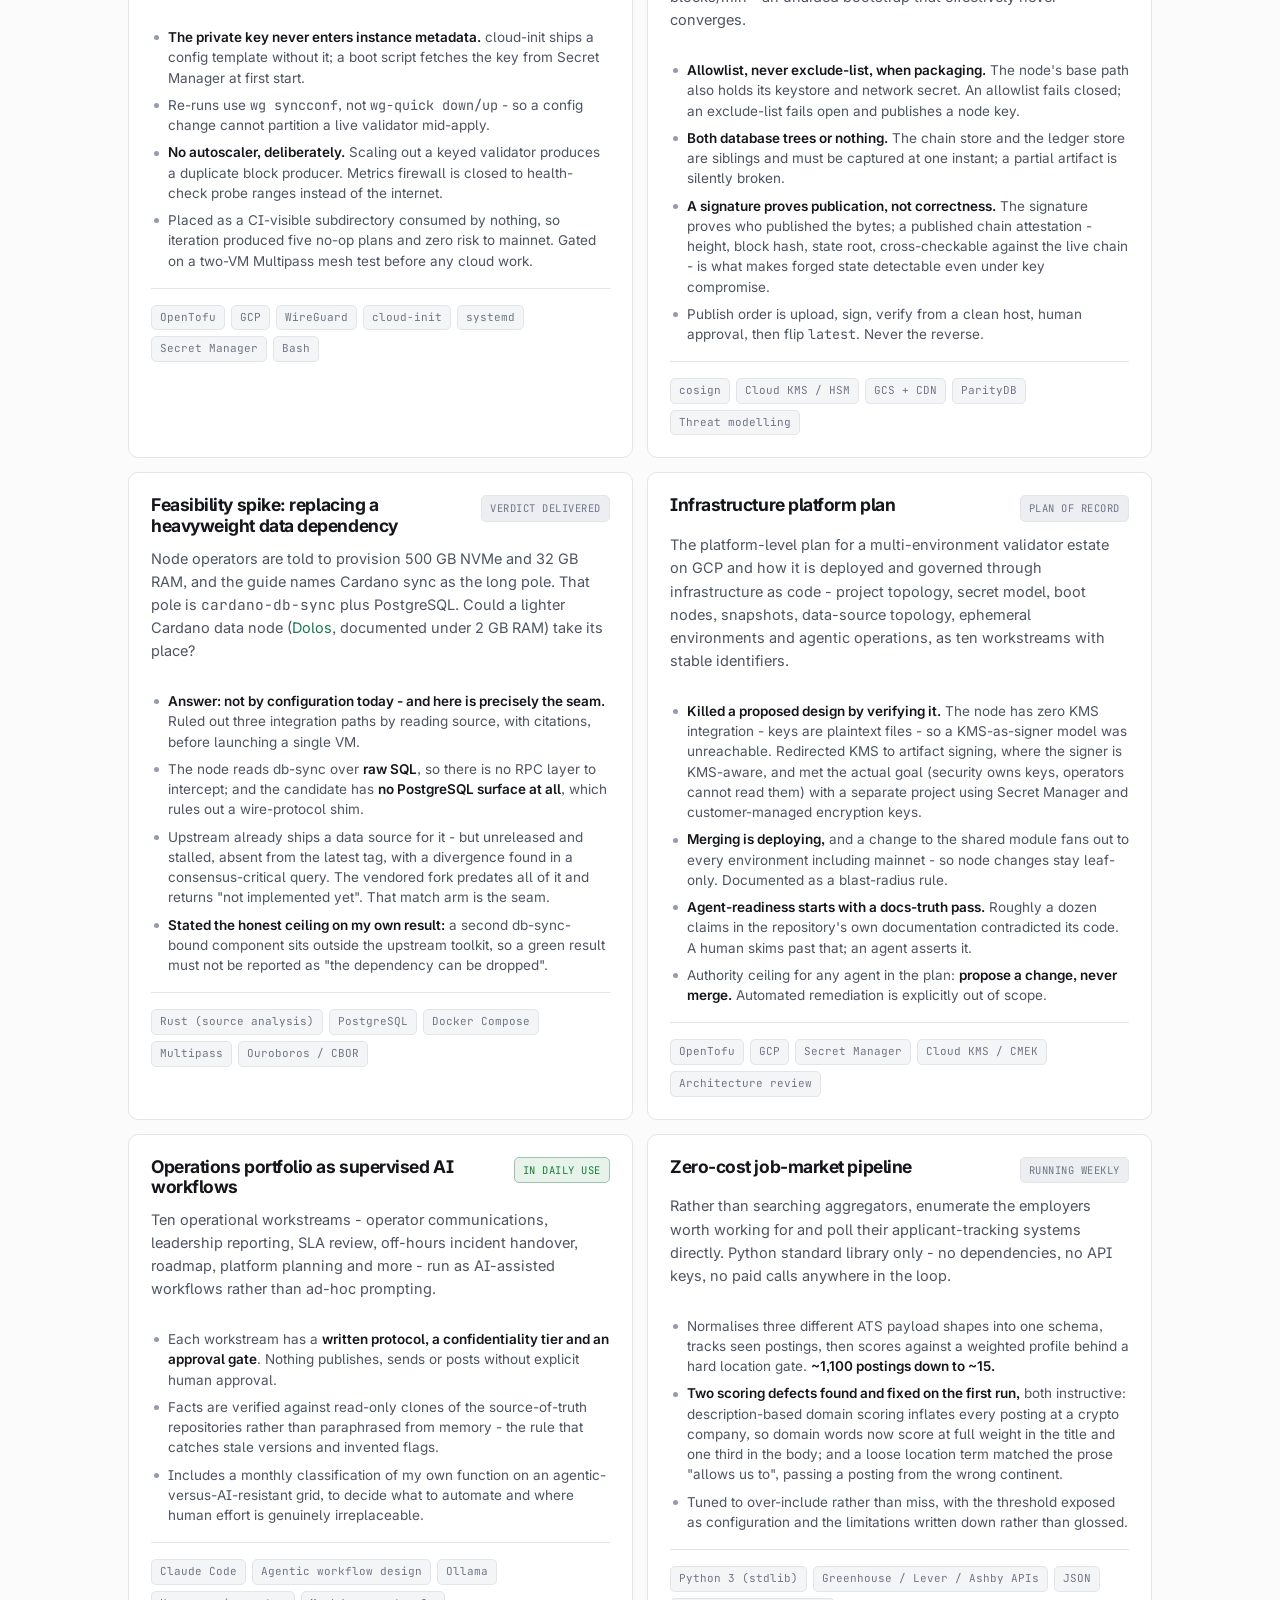
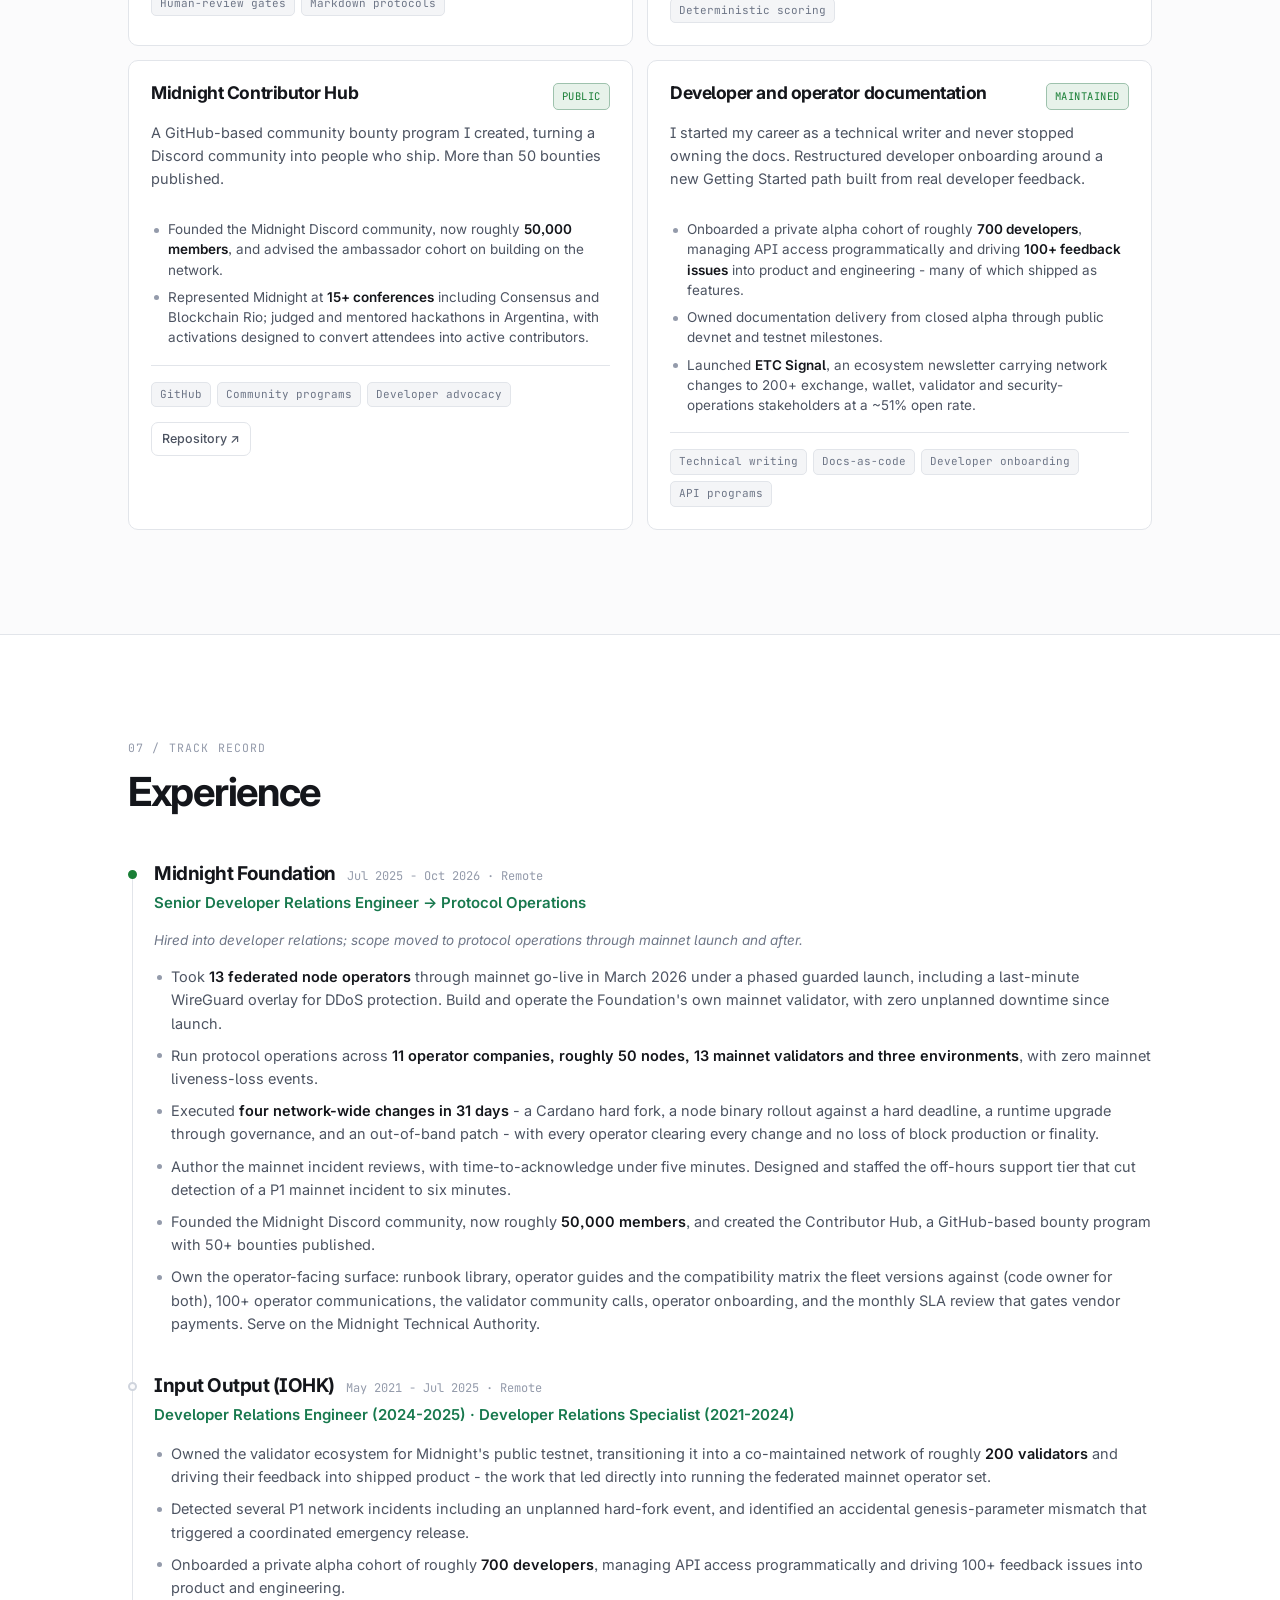
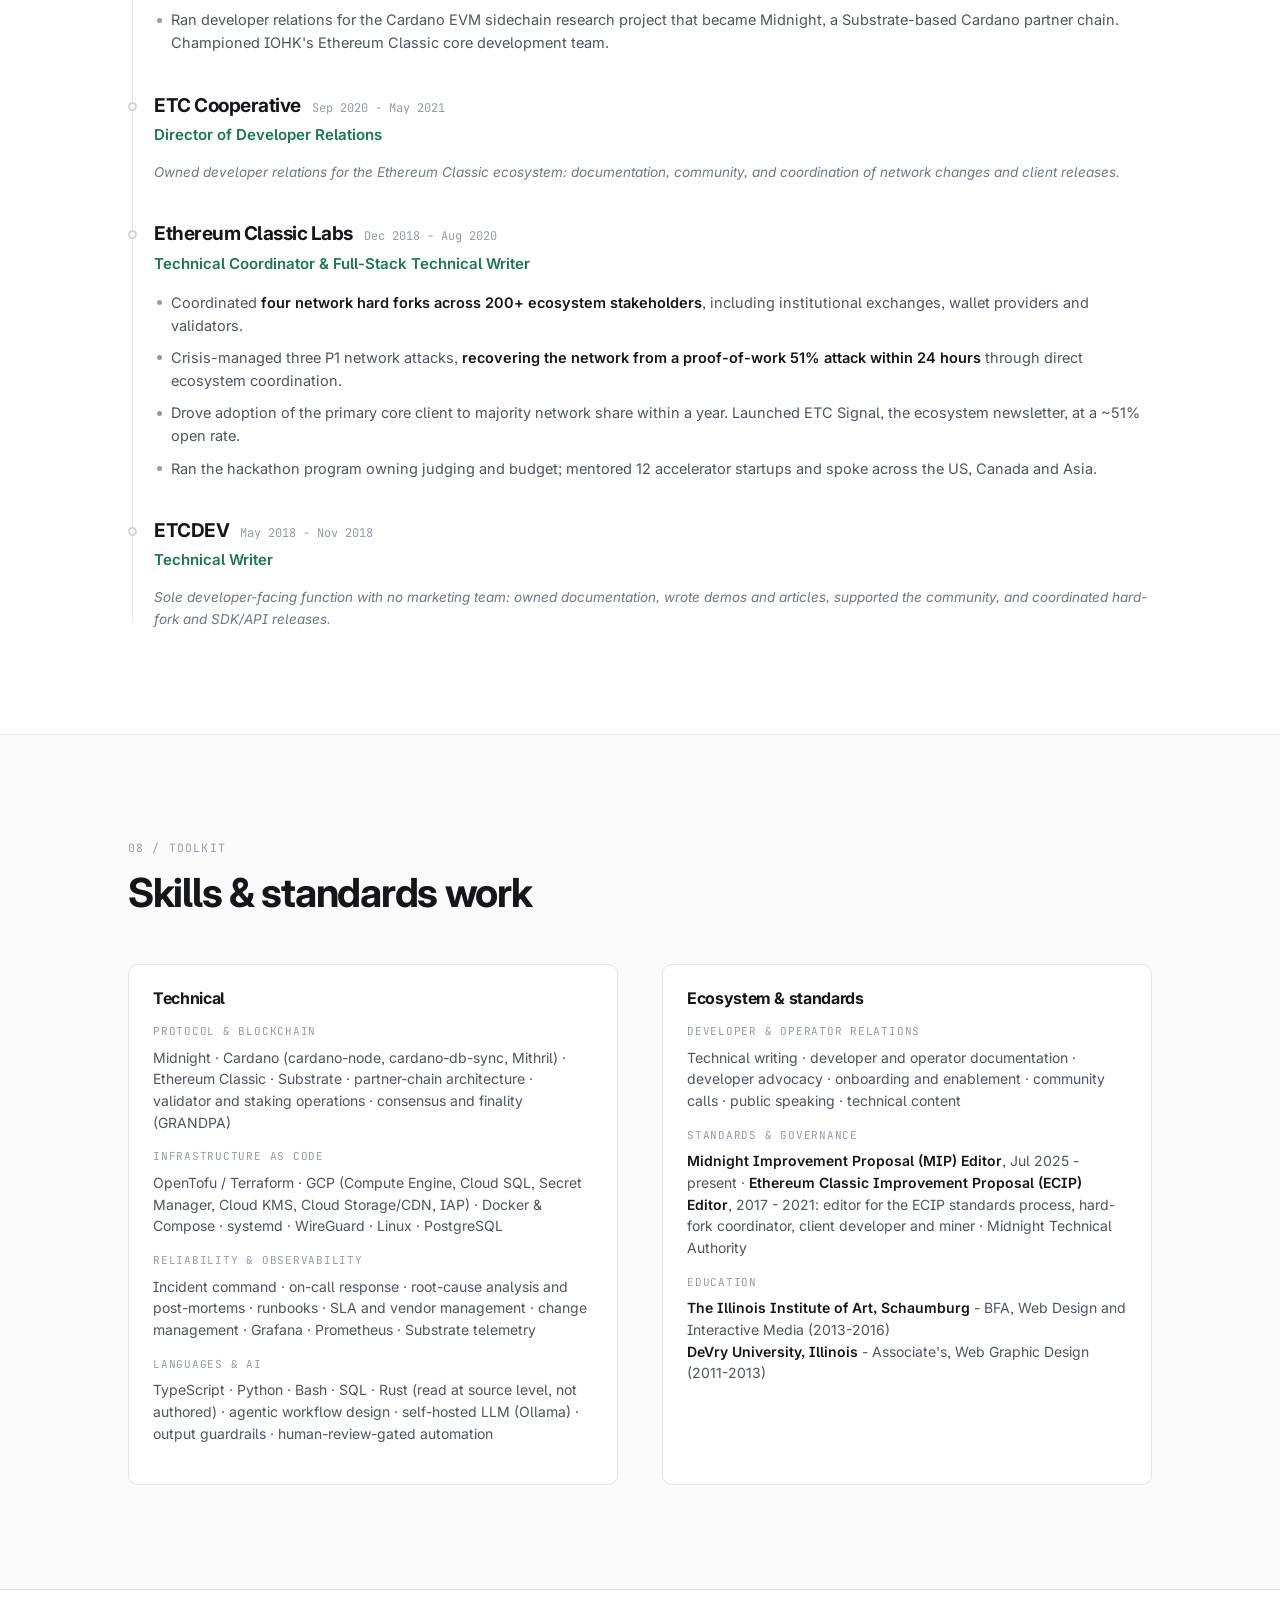
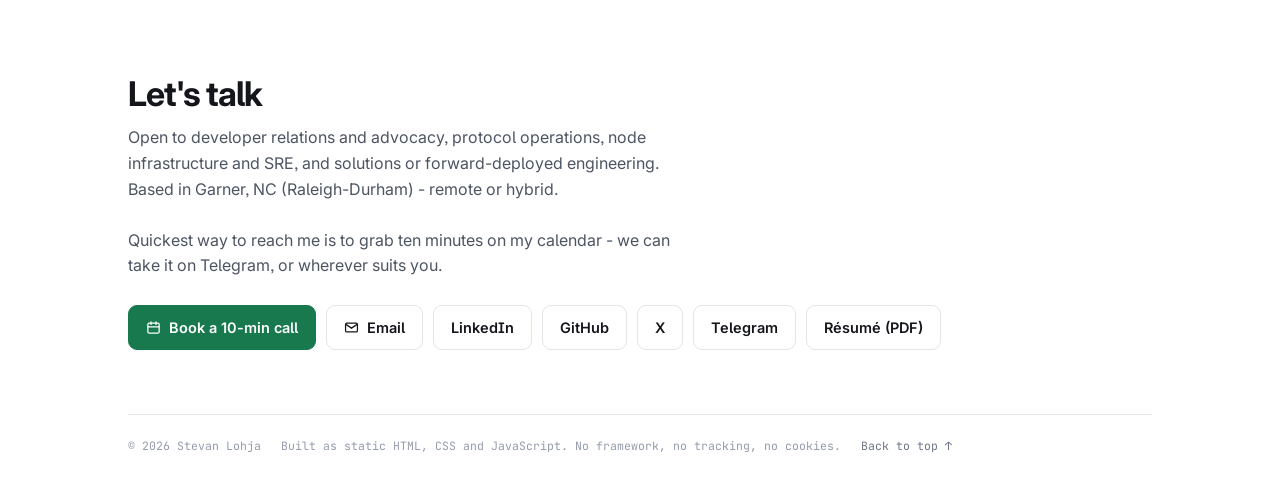
==== commit 45118dc1: "fix: green and more favicon links" ====
--- a/index.html
+++ b/index.html
@@ -13,6 +13,8 @@
 <meta property="og:description" content="Eight years in blockchain. I own the surface between a protocol and the people who depend on it - the developers who build on it and the operators who run it.">
 <meta property="og:url" content="https://stevanlohja.github.io/stevanlohja/">
 <meta name="twitter:card" content="summary">
+<meta name="twitter:creator" content="@stevanlohja">
+<meta name="twitter:site" content="@stevanlohja">
 <meta name="twitter:image" content="https://stevanlohja.github.io/stevanlohja/assets/stevan-lohja.jpg">
 <meta property="og:image" content="https://stevanlohja.github.io/stevanlohja/assets/stevan-lohja.jpg">
 <meta property="og:image:width" content="399">
@@ -22,11 +24,11 @@
 <link rel="icon" href="data:image/svg+xml,<svg xmlns='http://www.w3.org/2000/svg' viewBox='0 0 32 32'><rect width='32' height='32' rx='7' fill='%230a0b0e'/><circle cx='16' cy='16' r='5' fill='%233fb950'/></svg>">
 
 <script>
-/* Set the theme before first paint: stored choice wins, else follow the OS. */
-(function(){try{var t=localStorage.getItem('sl-theme');
-if(!t)t=window.matchMedia('(prefers-color-scheme: light)').matches?'light':'dark';
+/* Set the theme before first paint: a stored choice wins, otherwise light.
+   First-time visitors get light regardless of their OS setting. */
+(function(){try{var t=localStorage.getItem('sl-theme')||'light';
 document.documentElement.setAttribute('data-theme',t);}catch(e){
-document.documentElement.setAttribute('data-theme','dark');}})();
+document.documentElement.setAttribute('data-theme','light');}})();
 </script>
 
 <link rel="preconnect" href="https://fonts.googleapis.com">
@@ -127,7 +129,12 @@
     </div>
 
     <div class="cta">
-      <a class="btn btn--primary" href="assets/Stevan-Lohja-Resume.pdf">
+      <a class="btn btn--primary" href="https://calendly.com/stevanlohja/meeting" rel="noopener">
+        <svg viewBox="0 0 24 24" fill="none" stroke="currentColor" stroke-width="2" stroke-linecap="round">
+          <rect x="3" y="5" width="18" height="16" rx="2"/><path d="M8 3v4M16 3v4M3 11h18"/></svg>
+ Book a 10-min call
+      </a>
+      <a class="btn" href="assets/Stevan-Lohja-Resume.pdf">
         <svg viewBox="0 0 24 24" fill="none" stroke="currentColor" stroke-width="2" stroke-linecap="round">
           <path d="M12 3v12m0 0-4-4m4 4 4-4M4 19h16"/></svg>
  Résumé (PDF)
@@ -139,6 +146,10 @@
       <a class="btn" href="https://github.com/stevanlohja" rel="noopener">
         <svg viewBox="0 0 24 24" fill="currentColor"><path d="M12 .5A11.5 11.5 0 0 0 .5 12a11.5 11.5 0 0 0 7.86 10.92c.58.1.79-.25.79-.55v-2.1c-3.2.7-3.88-1.36-3.88-1.36-.53-1.34-1.29-1.7-1.29-1.7-1.05-.72.08-.7.08-.7 1.16.08 1.77 1.19 1.77 1.19 1.04 1.78 2.72 1.27 3.38.97.1-.75.4-1.27.73-1.56-2.55-.29-5.24-1.28-5.24-5.7 0-1.26.45-2.29 1.19-3.1-.12-.29-.52-1.46.11-3.05 0 0 .96-.3 3.15 1.18a10.9 10.9 0 0 1 5.74 0c2.18-1.48 3.14-1.18 3.14-1.18.63 1.59.23 2.76.12 3.05.74.81 1.18 1.84 1.18 3.1 0 4.43-2.69 5.4-5.25 5.69.41.36.78 1.06.78 2.14v3.17c0 .3.2.66.79.55A11.5 11.5 0 0 0 23.5 12A11.5 11.5 0 0 0 12 .5z"/></svg>
  GitHub
+      </a>
+      <a class="btn" href="https://x.com/stevanlohja" rel="noopener">
+        <svg viewBox="0 0 24 24" fill="currentColor"><path d="M18.244 2.25h3.308l-7.227 8.26 8.502 11.24H16.17l-5.214-6.817L4.99 21.75H1.68l7.73-8.835L1.254 2.25H8.08l4.713 6.231zm-1.161 17.52h1.833L7.084 4.126H5.117z"/></svg>
+ X
       </a>
       <button class="btn" id="copymail" data-mail="stevan.lohja.esquire546@passmail.net">
         <svg viewBox="0 0 24 24" fill="none" stroke="currentColor" stroke-width="2" stroke-linecap="round">
@@ -1240,15 +1251,24 @@
       Open to developer relations and advocacy, protocol operations, node infrastructure and SRE, and
       solutions or forward-deployed engineering. Based in Garner, NC (Raleigh-Durham) - remote or
       hybrid.
+      <br><br>
+      Quickest way to reach me is to grab ten minutes on my calendar - we can take it on
+      Telegram, or wherever suits you.
     </p>
     <div class="foot__links">
-      <a class="btn btn--primary" href="mailto:stevan.lohja.esquire546@passmail.net">
+      <a class="btn btn--primary" href="https://calendly.com/stevanlohja/meeting" rel="noopener">
+        <svg viewBox="0 0 24 24" fill="none" stroke="currentColor" stroke-width="2" stroke-linecap="round">
+          <rect x="3" y="5" width="18" height="16" rx="2"/><path d="M8 3v4M16 3v4M3 11h18"/></svg>
+ Book a 10-min call
+      </a>
+      <a class="btn" href="mailto:stevan.lohja.esquire546@passmail.net">
         <svg viewBox="0 0 24 24" fill="none" stroke="currentColor" stroke-width="2" stroke-linecap="round">
           <rect x="2.5" y="5" width="19" height="14" rx="2"/><path d="m3 7 9 6 9-6"/></svg>
  Email
       </a>
       <a class="btn" href="https://linkedin.com/in/stevanlohja" rel="noopener">LinkedIn</a>
       <a class="btn" href="https://github.com/stevanlohja" rel="noopener">GitHub</a>
+      <a class="btn" href="https://x.com/stevanlohja" rel="noopener">X</a>
       <a class="btn" href="https://t.me/stevanlohja" rel="noopener">Telegram</a>
       <a class="btn" href="assets/Stevan-Lohja-Resume.pdf">Résumé (PDF)</a>
     </div>
@@ -1271,7 +1291,7 @@
  "jobTitle": "Developer Relations / Protocol Operations / Solutions Engineering",
  "email": "mailto:stevan.lohja.esquire546@passmail.net",
  "address": { "@type": "PostalAddress", "addressLocality": "Garner", "addressRegion": "NC", "addressCountry": "US" },
- "sameAs": ["https://linkedin.com/in/stevanlohja", "https://github.com/stevanlohja", "https://t.me/stevanlohja"],
+ "sameAs": ["https://linkedin.com/in/stevanlohja", "https://github.com/stevanlohja", "https://x.com/stevanlohja", "https://medium.com/@stevanlohja", "https://t.me/stevanlohja"],
  "knowsAbout": ["Developer relations", "Developer advocacy", "Technical writing", "Community building", "Protocol operations", "Node infrastructure", "Site reliability engineering", "Solutions engineering", "OpenTofu", "Terraform", "WireGuard", "Substrate", "Cardano", "Developer relations", "Agentic AI workflows"],
  "alumniOf": [
  { "@type": "CollegeOrUniversity", "name": "The Illinois Institute of Art, Schaumburg" },
--- a/css/styles.css
+++ b/css/styles.css
@@ -16,8 +16,8 @@
   --fg-1:      #a4abbb;
   --fg-2:      #6d7587;
   --fg-3:      #4b5263;
-  --accent:    #8ab4ff;
-  --accent-dim:#2a3a5c;
+  --accent:    #5ddb87;
+  --accent-dim:#17402b;
   --accent-fg: #0a0b0e;
   --ok:        #3fb950;
   --warn:      #d29922;
@@ -45,8 +45,8 @@
   --fg-1:      #4d5462;
   --fg-2:      #6e7687;
   --fg-3:      #949bab;
-  --accent:    #1f5fd0;
-  --accent-dim:#d7e3fa;
+  --accent:    #18794e;
+  --accent-dim:#d5f0e2;
   --accent-fg: #ffffff;
   --ok:        #1a7f37;
   --warn:      #9a6700;
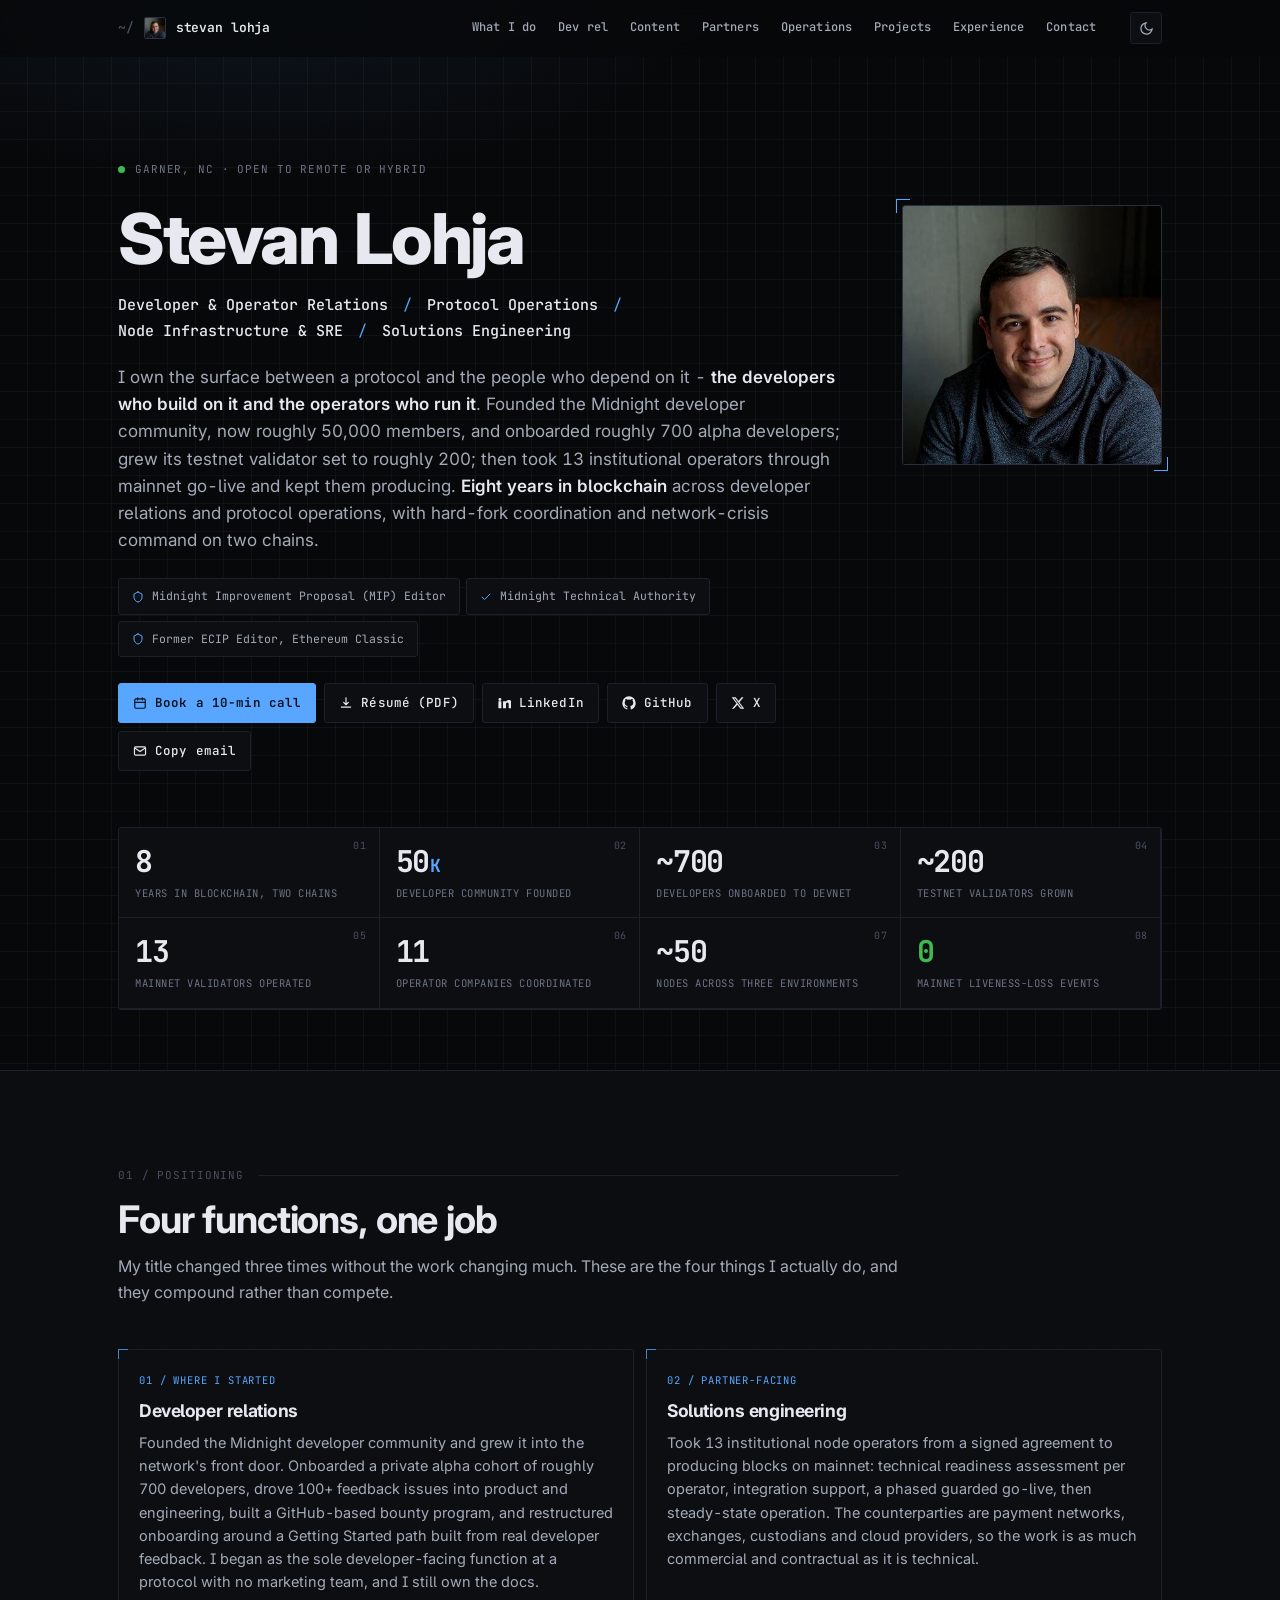
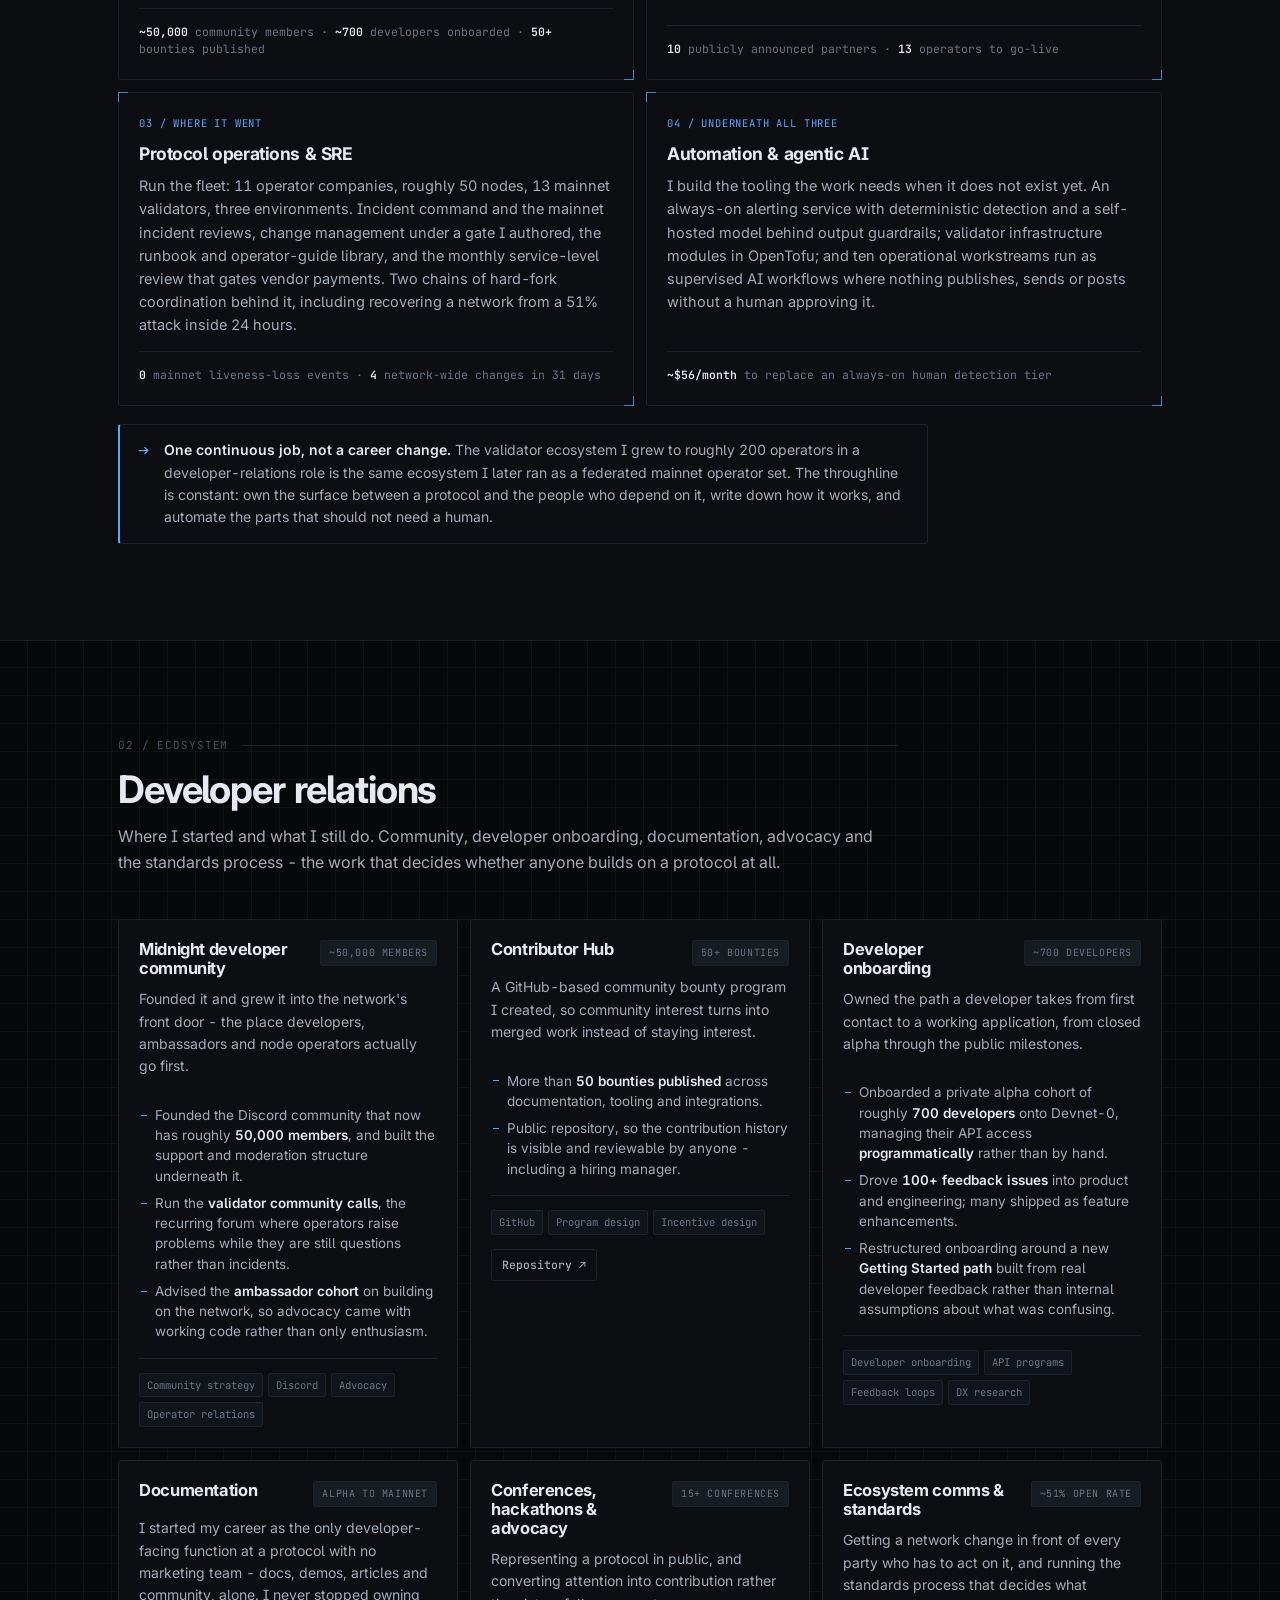
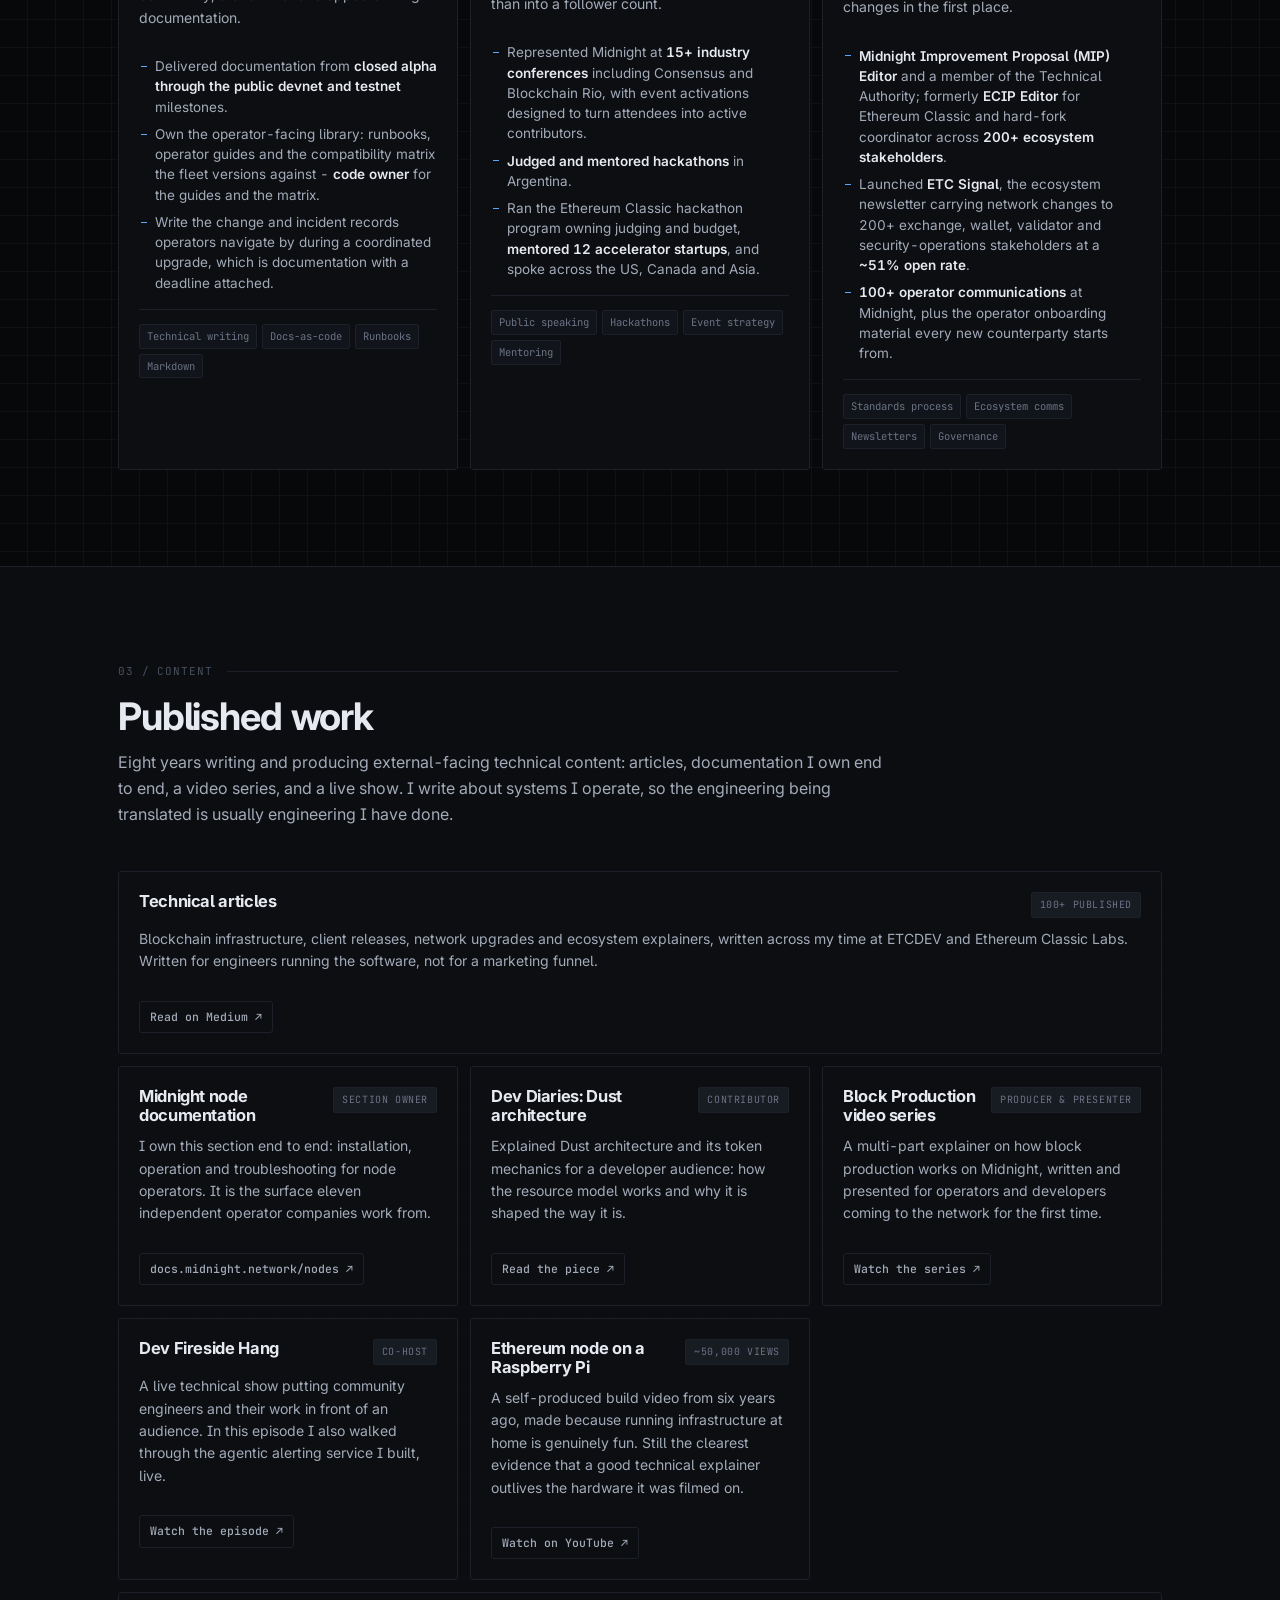
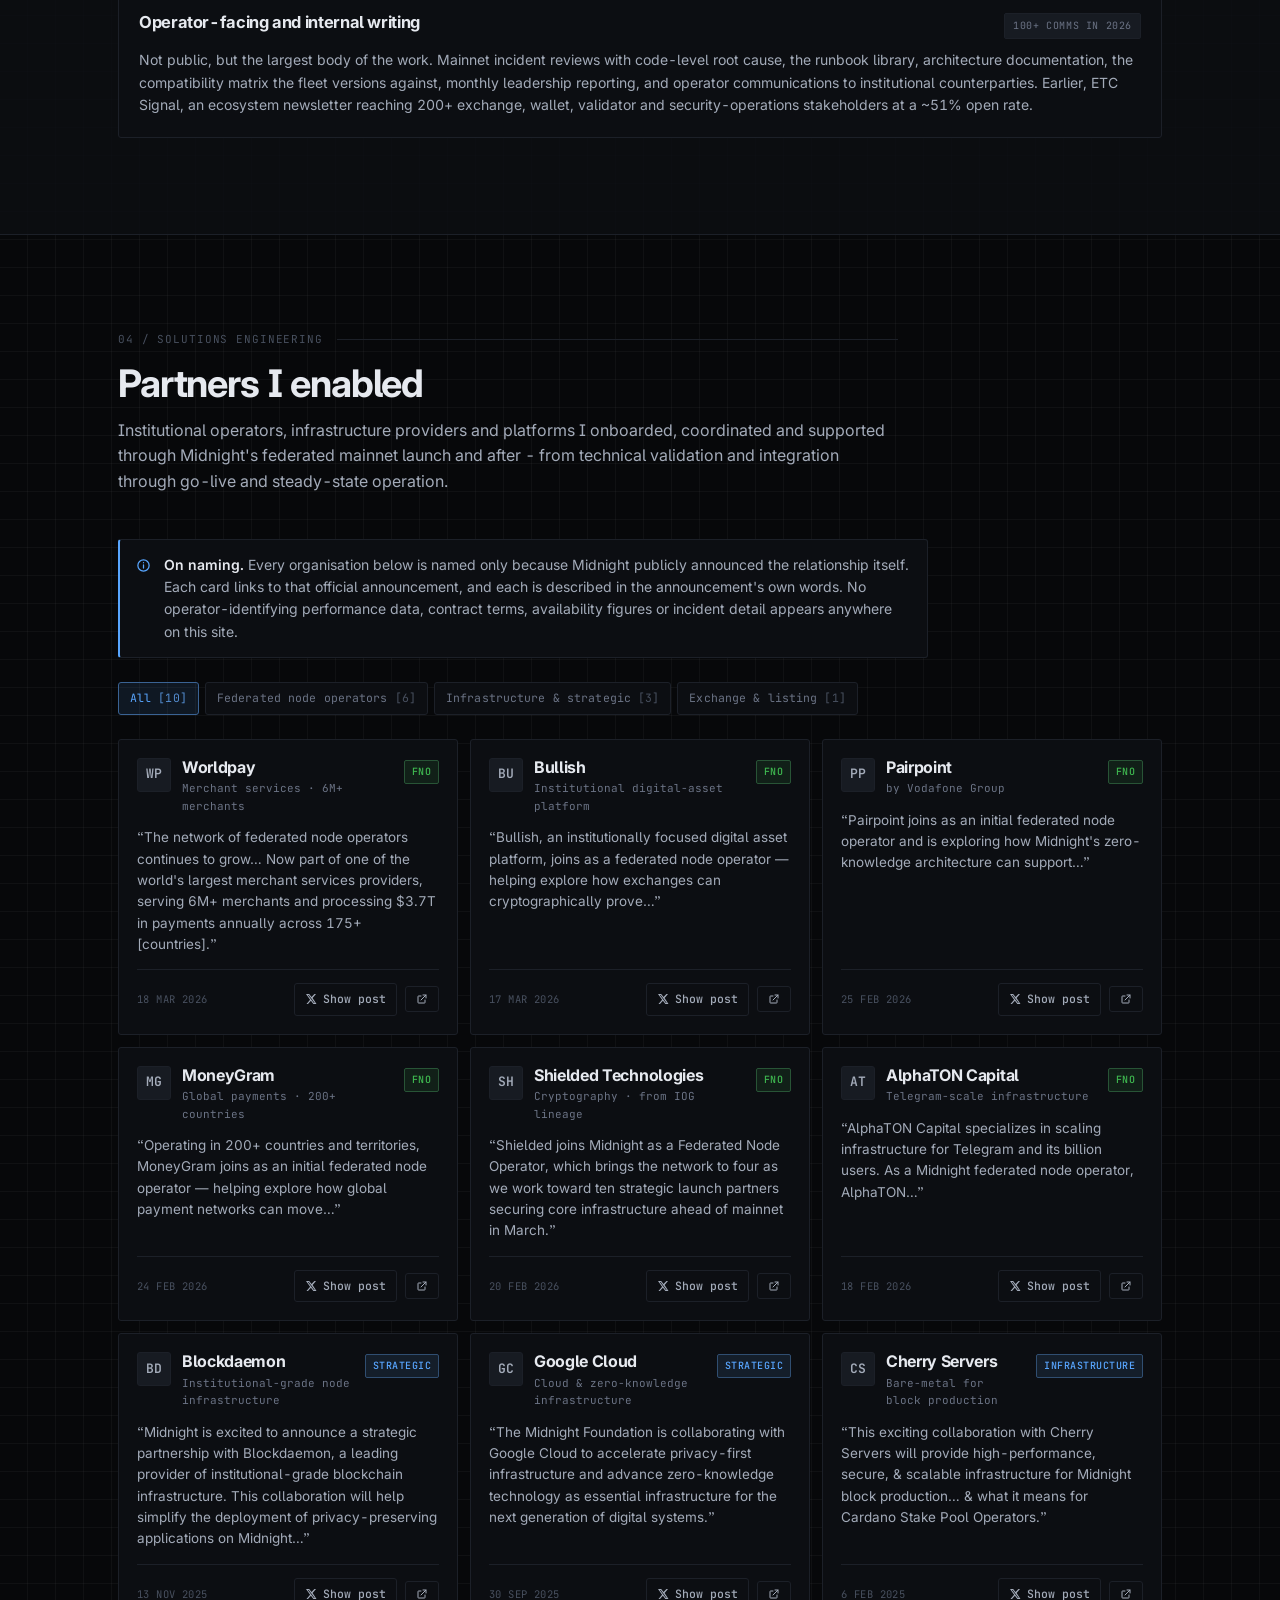
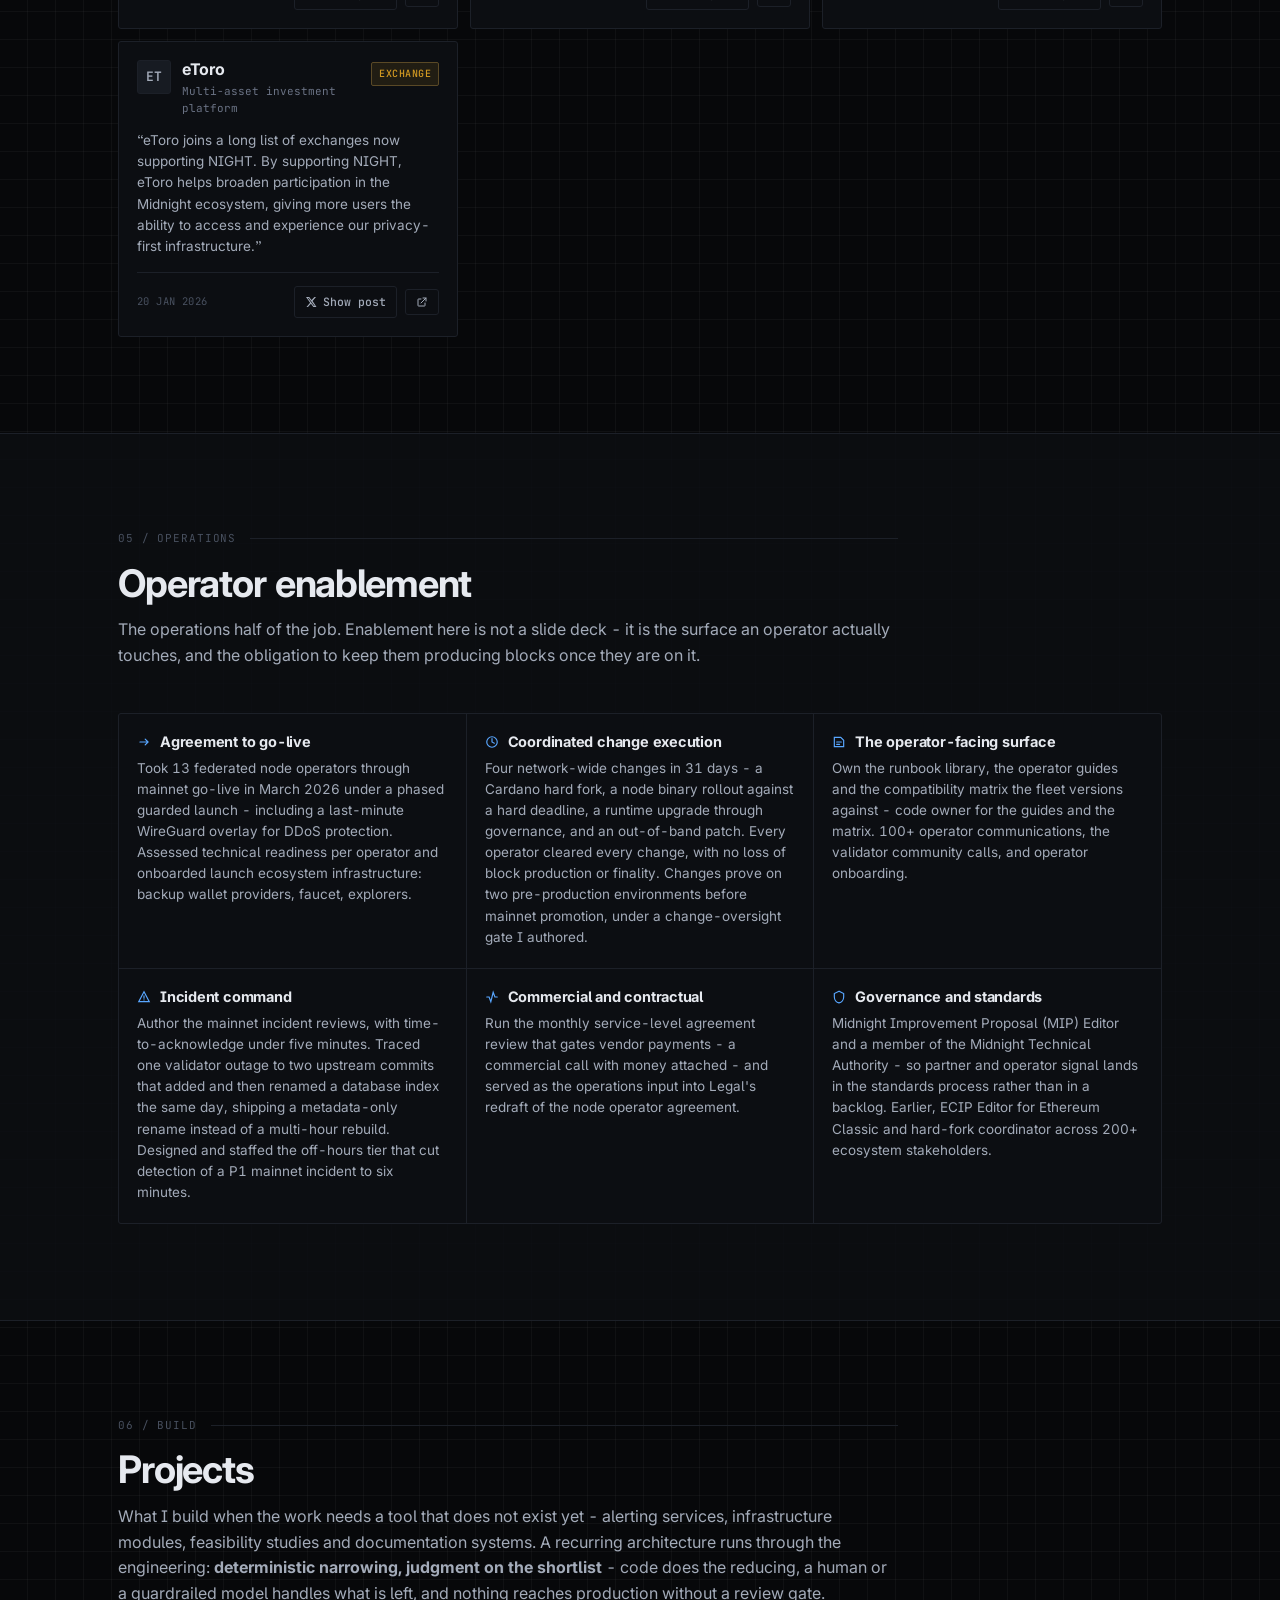
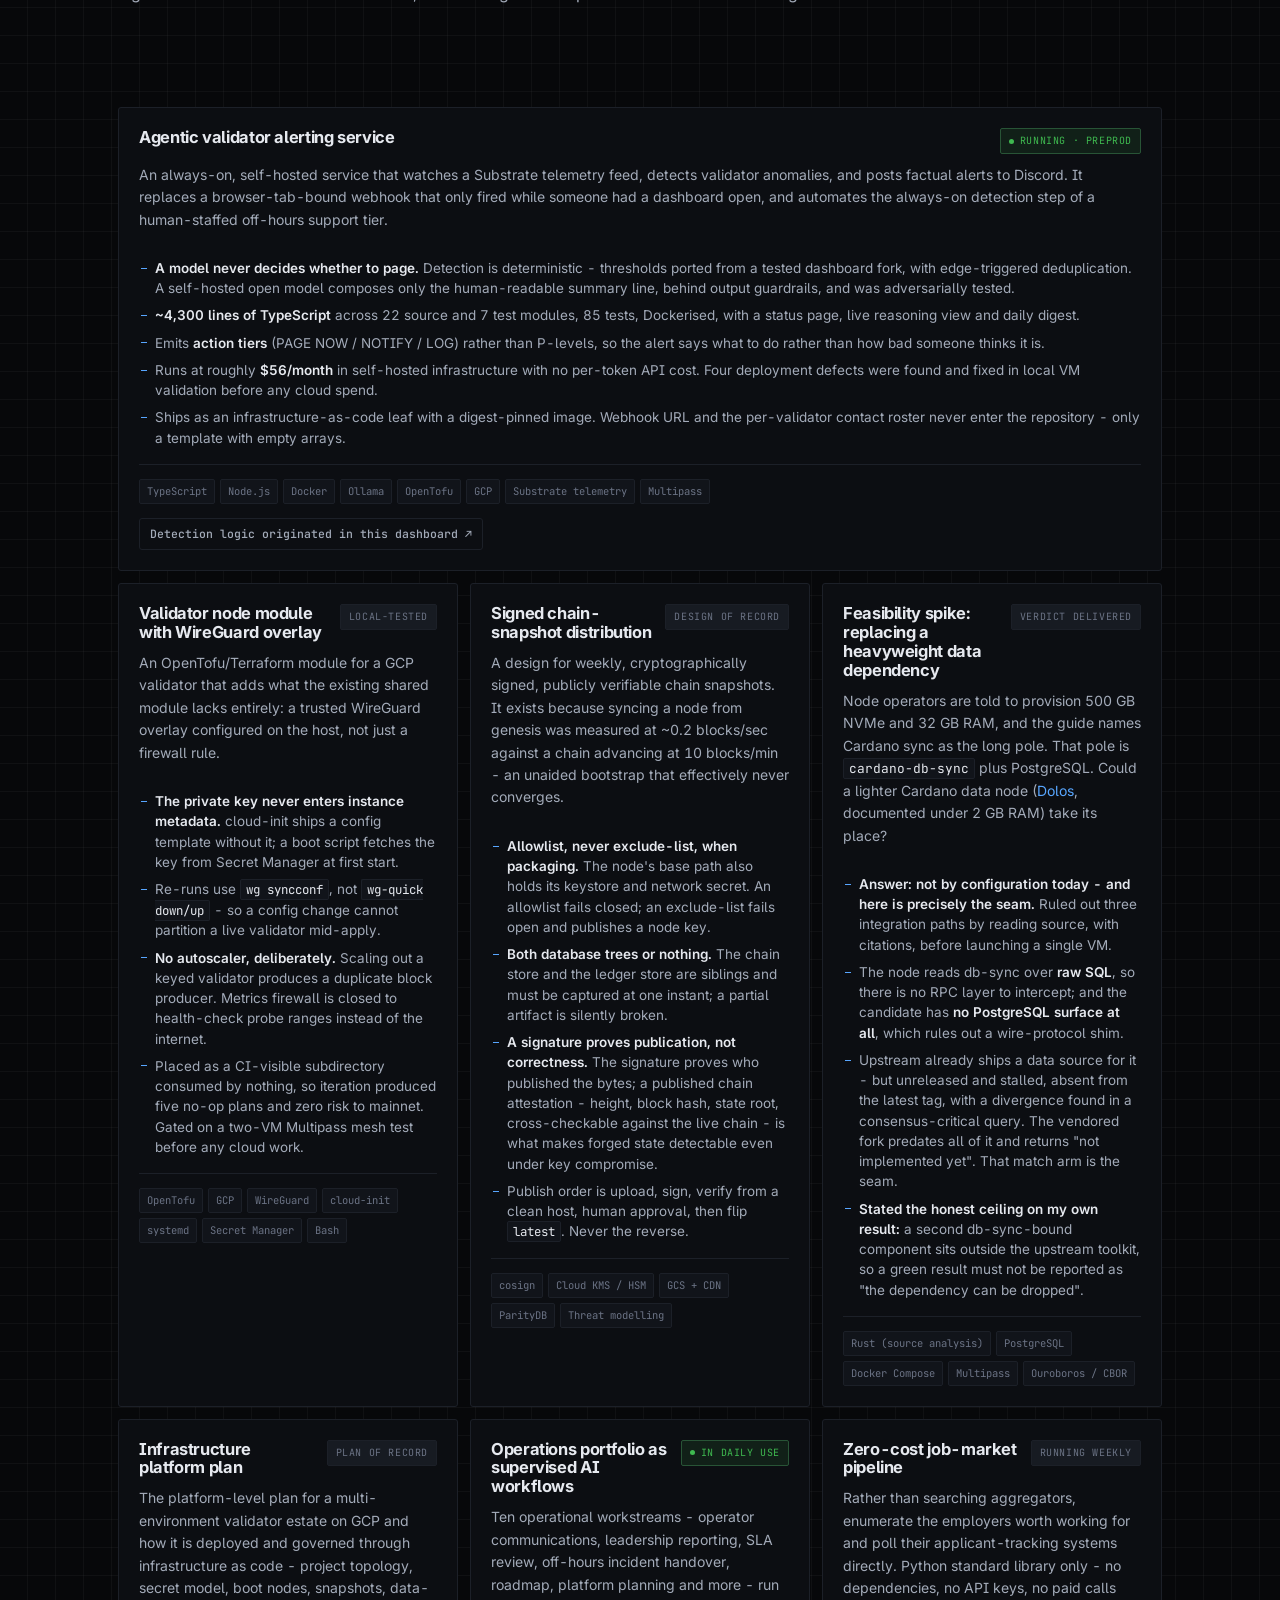
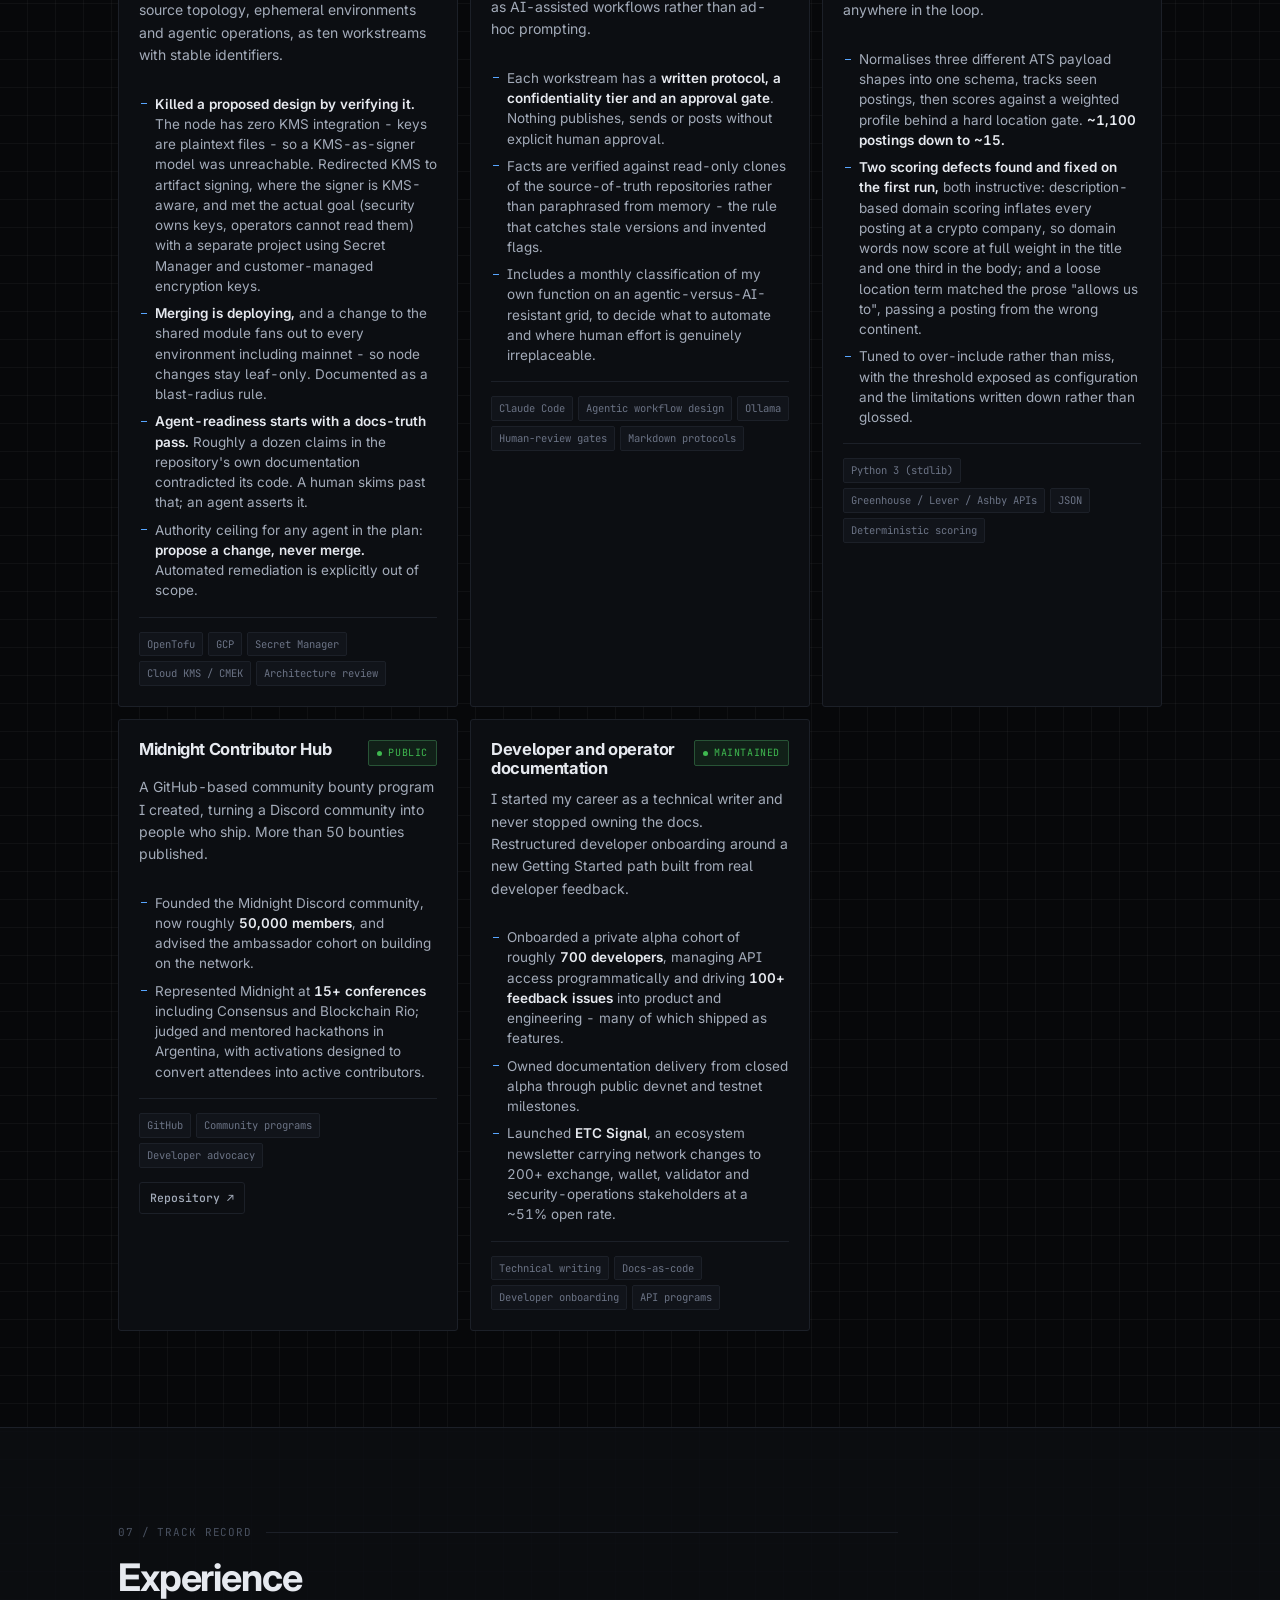
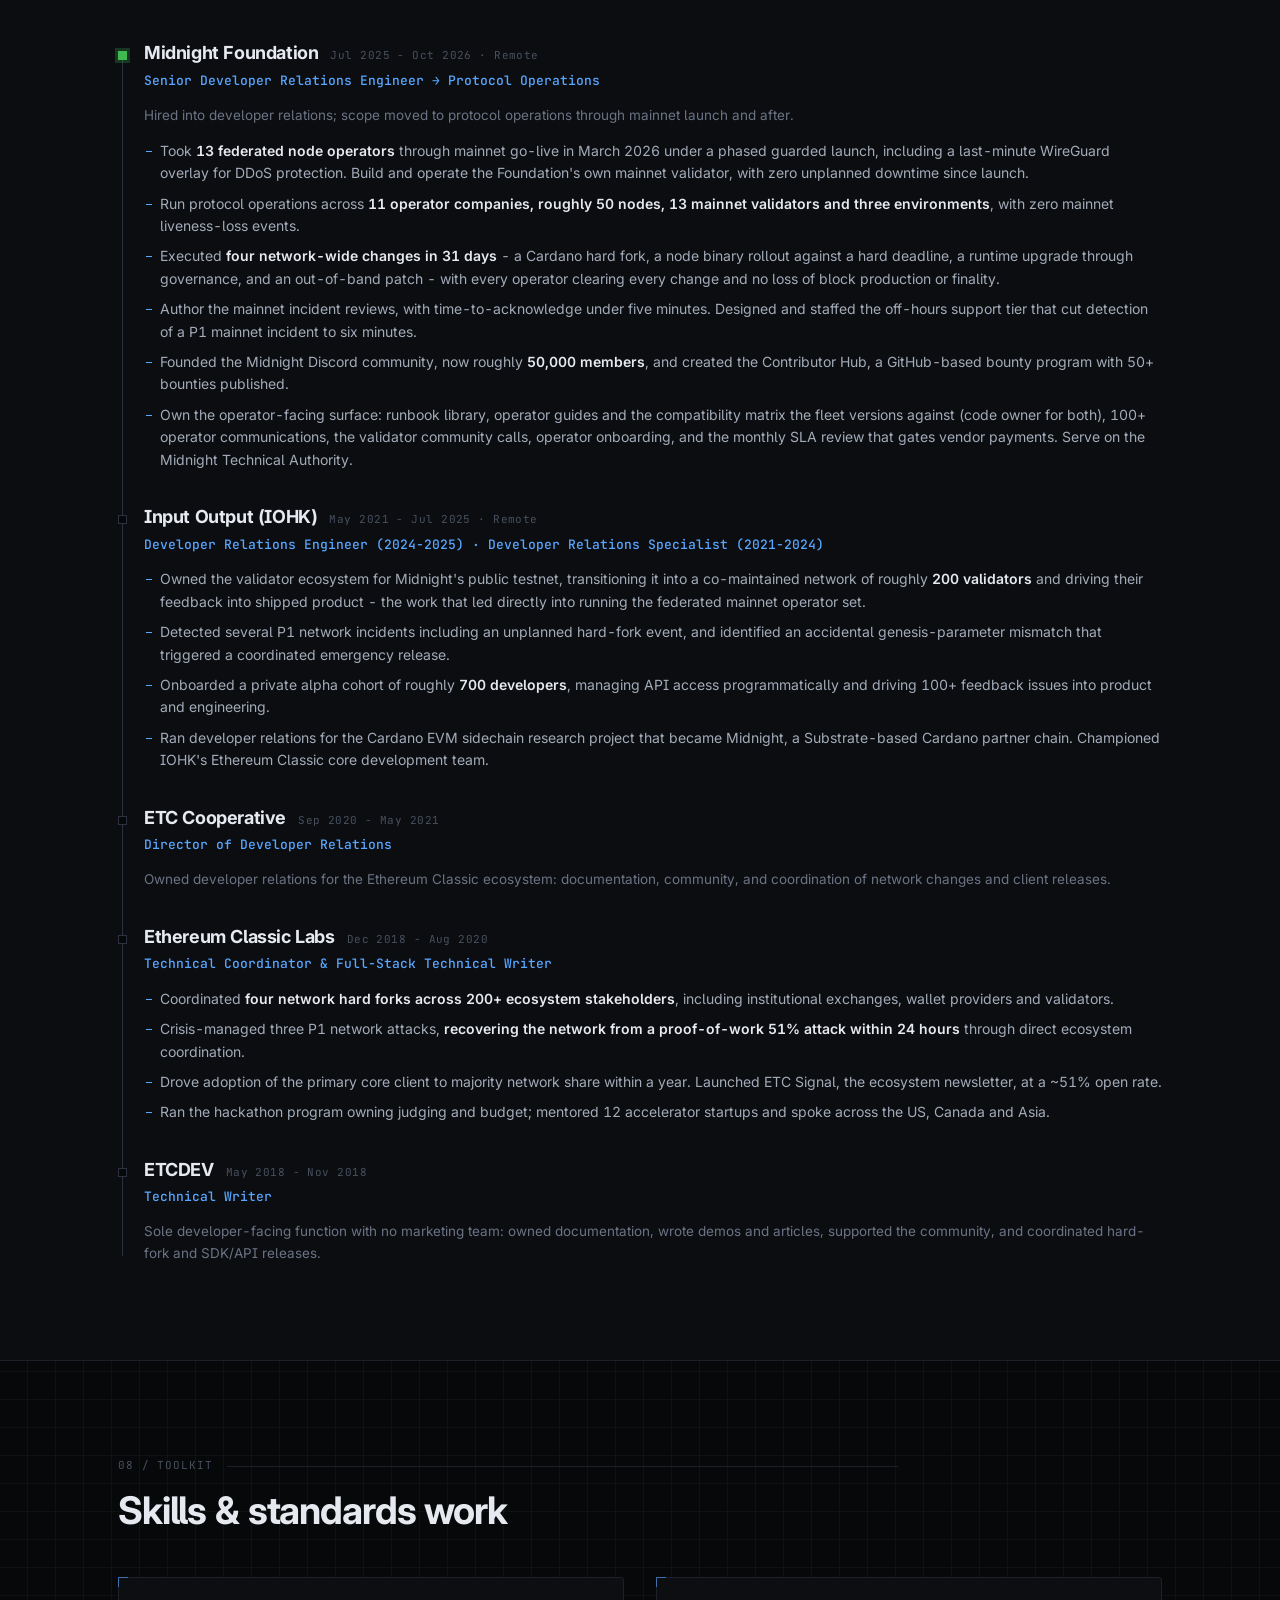
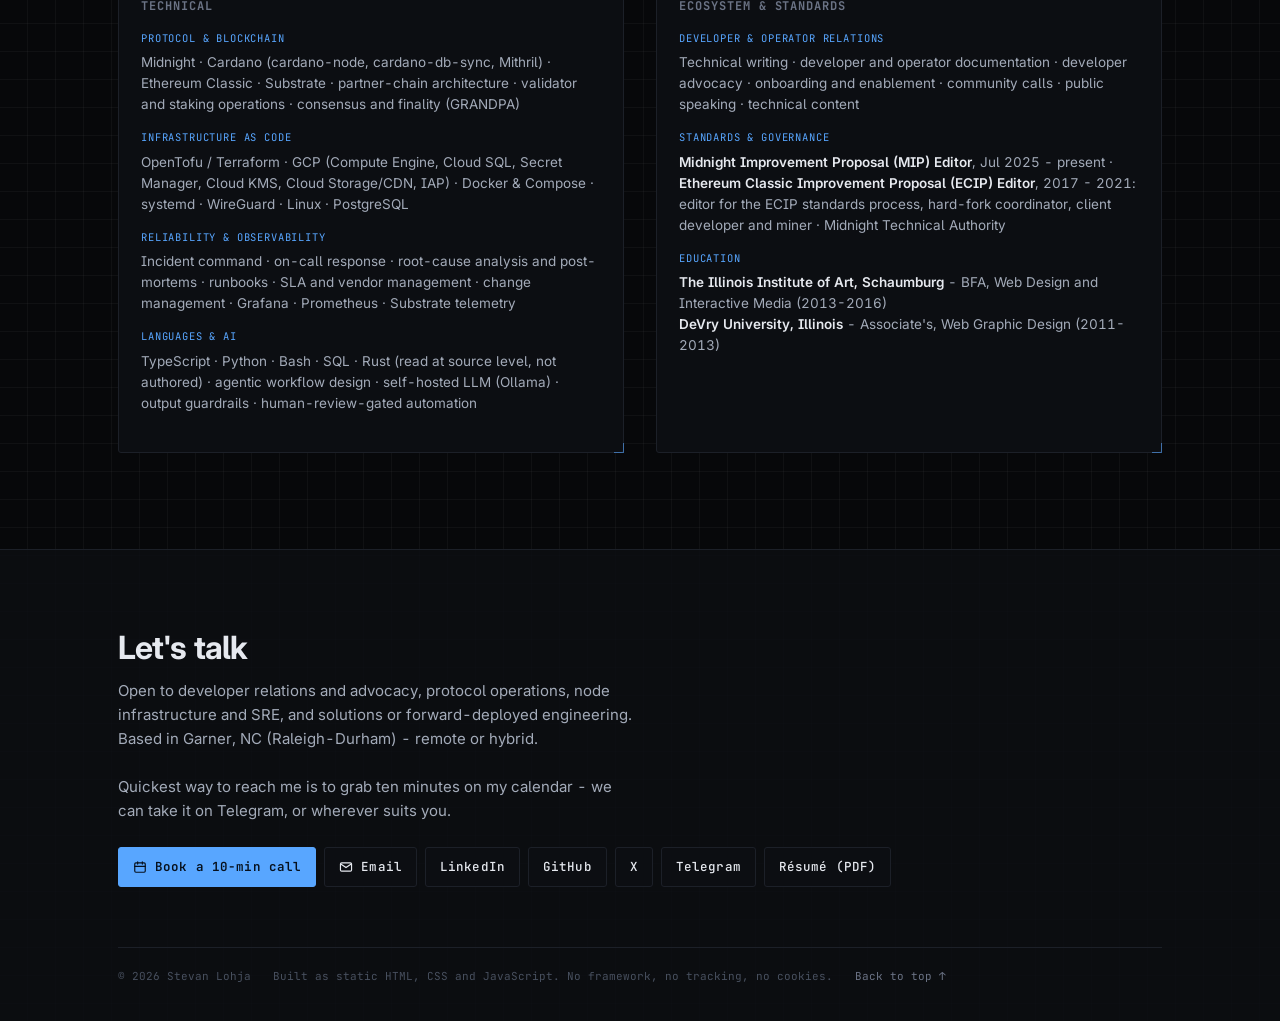
==== commit 82f7e4b3: "fix: more techy theme" ====
--- a/index.html
+++ b/index.html
@@ -21,14 +21,14 @@
 <meta property="og:image:height" content="399">
 <meta property="og:image:alt" content="Stevan Lohja">
 
-<link rel="icon" href="data:image/svg+xml,<svg xmlns='http://www.w3.org/2000/svg' viewBox='0 0 32 32'><rect width='32' height='32' rx='7' fill='%230a0b0e'/><circle cx='16' cy='16' r='5' fill='%233fb950'/></svg>">
+<link rel="icon" href="data:image/svg+xml,<svg xmlns='http://www.w3.org/2000/svg' viewBox='0 0 32 32'><rect width='32' height='32' rx='3' fill='%2307080a'/><rect x='7' y='7' width='6' height='6' fill='%2358a6ff'/><rect x='7' y='19' width='18' height='2' fill='%2358a6ff' opacity='.55'/><rect x='7' y='24' width='12' height='2' fill='%2358a6ff' opacity='.35'/></svg>">
 
 <script>
-/* Set the theme before first paint: a stored choice wins, otherwise light.
-   First-time visitors get light regardless of their OS setting. */
-(function(){try{var t=localStorage.getItem('sl-theme')||'light';
+/* Set the theme before first paint: a stored choice wins, otherwise dark.
+   First-time visitors get dark regardless of their OS setting. */
+(function(){try{var t=localStorage.getItem('sl-theme')||'dark';
 document.documentElement.setAttribute('data-theme',t);}catch(e){
-document.documentElement.setAttribute('data-theme','light');}})();
+document.documentElement.setAttribute('data-theme','dark');}})();
 </script>
 
 <link rel="preconnect" href="https://fonts.googleapis.com">
--- a/css/styles.css
+++ b/css/styles.css
@@ -1,160 +1,180 @@
 /* ============================================================
    stevanlohja.com
-   Design system: dark-first, editorial-technical.
-   Two families: Inter (text) + JetBrains Mono (data/labels).
+   Design system: technical dossier. Dark-first, monospace-forward,
+   square geometry, hairline rules, drafting grid. Restraint over
+   spectacle: no glitch, no scanlines, no rain.
+   Two families: Inter (prose) + JetBrains Mono (labels, data, UI).
    ============================================================ */
 
 /* ---------- tokens: dark (default) ---------- */
 :root {
-  --bg:        #0a0b0e;
-  --bg-1:      #101217;
-  --bg-2:      #15181f;
-  --bg-3:      #1b1f27;
-  --line:      #23262f;
-  --line-2:    #31353f;
-  --fg:        #e9ebf0;
-  --fg-1:      #a4abbb;
-  --fg-2:      #6d7587;
-  --fg-3:      #4b5263;
-  --accent:    #5ddb87;
-  --accent-dim:#17402b;
-  --accent-fg: #0a0b0e;
+  --bg:        #07080a;
+  --bg-1:      #0c0e12;
+  --bg-2:      #11141a;
+  --bg-3:      #171b22;
+  --line:      #1c2028;
+  --line-2:    #2b3140;
+  --grid:      rgba(255,255,255,.035);
+  --fg:        #e6e9ef;
+  --fg-1:      #a3abb9;
+  --fg-2:      #6b7385;
+  --fg-3:      #48505f;
+  --accent:    #58a6ff;
+  --accent-dim:#0f2340;
+  --accent-fg: #06101c;
   --ok:        #3fb950;
   --warn:      #d29922;
-  --shadow:    0 1px 2px rgba(0,0,0,.4), 0 8px 24px -12px rgba(0,0,0,.7);
+  --shadow:    0 1px 0 rgba(0,0,0,.5), 0 10px 30px -18px rgba(0,0,0,.9);
 
   --sans: "Inter", -apple-system, BlinkMacSystemFont, "Segoe UI", Helvetica, Arial, sans-serif;
   --mono: "JetBrains Mono", ui-monospace, SFMono-Regular, "SF Mono", Menlo, Consolas, monospace;
 
-  --wrap: 1120px;
+  --wrap: 1140px;
   --pad: clamp(20px, 5vw, 48px);
-  --r: 10px;
+  --r: 3px;
+  --r-sm: 2px;
 
   color-scheme: dark;
 }
 
-/* ---------- tokens: light ---------- */
+/* ---------- tokens: light (blueprint paper) ---------- */
 :root[data-theme="light"] {
-  --bg:        #fbfbfc;
+  --bg:        #f5f6f8;
   --bg-1:      #ffffff;
-  --bg-2:      #f4f5f7;
-  --bg-3:      #eceef2;
-  --line:      #e2e5ea;
-  --line-2:    #cfd4dd;
-  --fg:        #14161b;
-  --fg-1:      #4d5462;
-  --fg-2:      #6e7687;
-  --fg-3:      #949bab;
-  --accent:    #18794e;
-  --accent-dim:#d5f0e2;
+  --bg-2:      #eef0f3;
+  --bg-3:      #e4e7ec;
+  --line:      #d7dbe2;
+  --line-2:    #bfc6d1;
+  --grid:      rgba(18,22,30,.06);
+  --fg:        #12151b;
+  --fg-1:      #454c59;
+  --fg-2:      #687083;
+  --fg-3:      #9199a9;
+  --accent:    #0969da;
+  --accent-dim:#d6e6fb;
   --accent-fg: #ffffff;
   --ok:        #1a7f37;
   --warn:      #9a6700;
-  --shadow:    0 1px 2px rgba(16,24,40,.05), 0 8px 24px -12px rgba(16,24,40,.18);
+  --shadow:    0 1px 0 rgba(16,24,40,.06), 0 10px 30px -18px rgba(16,24,40,.25);
   color-scheme: light;
 }
 
 /* ---------- reset ---------- */
 *, *::before, *::after { box-sizing: border-box; }
-html { -webkit-text-size-adjust: 100%; scroll-behavior: smooth; }
+html { -webkit-text-size-adjust: 100%; scroll-behavior: smooth; scrollbar-color: var(--line-2) transparent; }
 @media (prefers-reduced-motion: reduce) { html { scroll-behavior: auto; } }
 body {
   margin: 0;
-  background: var(--bg);
   color: var(--fg);
   font-family: var(--sans);
   font-size: 16px;
   line-height: 1.6;
-  font-feature-settings: "cv05" 1, "cv08" 1, "ss03" 1;
+  font-feature-settings: "cv05" 1, "cv08" 1, "ss03" 1, "tnum" 1;
   -webkit-font-smoothing: antialiased;
   overflow-x: hidden;
+  /* drafting grid: the whole page sits on graph paper, cards are solid on top */
+  background-color: var(--bg);
+  background-image:
+    linear-gradient(var(--grid) 1px, transparent 1px),
+    linear-gradient(90deg, var(--grid) 1px, transparent 1px);
+  background-size: 28px 28px;
+  background-position: -1px -1px;
 }
 img, svg { max-width: 100%; display: block; }
 a { color: var(--accent); text-decoration: none; }
-a:hover { text-decoration: underline; text-underline-offset: 3px; }
-h1, h2, h3, h4 { margin: 0; font-weight: 700; letter-spacing: -0.021em; line-height: 1.15; }
+a:hover { text-decoration: underline; text-underline-offset: 3px; text-decoration-thickness: 1px; }
+h1, h2, h3, h4 { margin: 0; font-weight: 700; letter-spacing: -0.02em; line-height: 1.15; }
 p { margin: 0 0 1em; }
 p:last-child { margin-bottom: 0; }
 ul, ol { margin: 0; padding: 0; list-style: none; }
 button { font: inherit; color: inherit; background: none; border: 0; cursor: pointer; }
-:focus-visible { outline: 2px solid var(--accent); outline-offset: 3px; border-radius: 4px; }
+:focus-visible { outline: 1px solid var(--accent); outline-offset: 3px; border-radius: var(--r-sm); }
+::selection { background: color-mix(in srgb, var(--accent) 32%, transparent); color: var(--fg); }
+code, .mono { font-family: var(--mono); }
+code { font-size: .92em; padding: 1px 5px; border: 1px solid var(--line); border-radius: var(--r-sm); background: var(--bg-2); color: var(--fg); }
 
 /* ---------- primitives ---------- */
 .wrap { width: 100%; max-width: var(--wrap); margin-inline: auto; padding-inline: var(--pad); }
-.mono { font-family: var(--mono); }
 .sr { position: absolute; width: 1px; height: 1px; padding: 0; margin: -1px; overflow: hidden;
       clip: rect(0 0 0 0); white-space: nowrap; border: 0; }
 .skip {
   position: absolute; left: 12px; top: -60px; z-index: 100; padding: 10px 16px;
-  background: var(--accent); color: var(--accent-fg); border-radius: 8px; font-weight: 600;
-  transition: top .15s;
+  background: var(--accent); color: var(--accent-fg); border-radius: var(--r); font-weight: 600;
+  font-family: var(--mono); font-size: 13px; transition: top .15s;
 }
 .skip:focus { top: 12px; text-decoration: none; }
+
+/* mono label: the reusable "readout" style for kickers, numbers, tags */
+.label, .hero__kicker, .sec__num, .fn__n, .metric__l, .job__when, .pcard__date, .deflist dt {
+  font-family: var(--mono); letter-spacing: .08em; text-transform: uppercase;
+}
 
 /* ---------- nav ---------- */
 .nav {
   position: sticky; top: 0; z-index: 50;
-  background: color-mix(in srgb, var(--bg) 82%, transparent);
-  backdrop-filter: saturate(160%) blur(12px);
-  -webkit-backdrop-filter: saturate(160%) blur(12px);
+  background: color-mix(in srgb, var(--bg) 78%, transparent);
+  backdrop-filter: saturate(140%) blur(10px);
+  -webkit-backdrop-filter: saturate(140%) blur(10px);
   border-bottom: 1px solid transparent;
   transition: border-color .2s, background .2s;
 }
-.nav.is-stuck { border-bottom-color: var(--line); }
-.nav__in { display: flex; align-items: center; gap: 16px; height: 60px; }
+.nav.is-stuck { border-bottom-color: var(--line); background: color-mix(in srgb, var(--bg) 90%, transparent); }
+.nav__in { display: flex; align-items: center; gap: 16px; height: 56px; }
 .nav__brand {
   font-family: var(--mono); font-size: 13px; font-weight: 600; color: var(--fg);
-  letter-spacing: -0.02em; white-space: nowrap;
-  display: inline-flex; align-items: center; gap: 9px;
-}
+  letter-spacing: -0.01em; white-space: nowrap;
+  display: inline-flex; align-items: center; gap: 10px;
+}
+.nav__brand::before { content: "~/"; color: var(--fg-3); font-weight: 500; }
 .nav__brand:hover { text-decoration: none; color: var(--accent); }
 .nav__face {
-  width: 24px; height: 24px; flex: none; border-radius: 50%;
+  width: 22px; height: 22px; flex: none; border-radius: var(--r-sm);
   object-fit: cover; object-position: 50% 44%;
   border: 1px solid var(--line-2);
 }
-.nav__links { display: flex; gap: 4px; margin-left: auto; }
+.nav__links { display: flex; gap: 2px; margin-left: auto; }
 .nav__links a {
-  font-size: 13.5px; font-weight: 500; color: var(--fg-1);
-  padding: 7px 11px; border-radius: 7px; white-space: nowrap;
+  font-family: var(--mono); font-size: 12px; font-weight: 500; color: var(--fg-1);
+  padding: 7px 10px; border-radius: var(--r-sm); white-space: nowrap; letter-spacing: .01em;
+  border-bottom: 1px solid transparent;
 }
 .nav__links a:hover { color: var(--fg); background: var(--bg-2); text-decoration: none; }
-.nav__links a[aria-current="true"] { color: var(--fg); background: var(--bg-2); }
+.nav__links a[aria-current="true"] { color: var(--accent); border-bottom-color: var(--accent); background: transparent; border-radius: 0; }
 .nav__tools { display: flex; gap: 8px; align-items: center; margin-left: 8px; }
 .iconbtn {
-  width: 34px; height: 34px; display: grid; place-items: center;
-  border: 1px solid var(--line); border-radius: 8px; color: var(--fg-1);
+  width: 32px; height: 32px; display: grid; place-items: center;
+  border: 1px solid var(--line); border-radius: var(--r); color: var(--fg-1);
   background: var(--bg-1); transition: color .15s, border-color .15s;
 }
 .iconbtn:hover { color: var(--fg); border-color: var(--line-2); }
-.iconbtn svg { width: 16px; height: 16px; }
+.iconbtn svg { width: 15px; height: 15px; }
 :root[data-theme="light"] .iconbtn .i-moon { display: none; }
 :root:not([data-theme="light"]) .iconbtn .i-sun { display: none; }
 .nav__burger { display: none; }
-@media (max-width: 860px) {
+@media (max-width: 900px) {
   .nav__links {
-    display: none; position: absolute; inset: 60px 0 auto; flex-direction: column; gap: 2px;
+    display: none; position: absolute; inset: 56px 0 auto; flex-direction: column; gap: 2px;
     background: var(--bg-1); border-bottom: 1px solid var(--line); padding: 10px var(--pad) 18px;
   }
   .nav__links.is-open { display: flex; }
-  .nav__links a { padding: 10px 12px; font-size: 15px; }
+  .nav__links a { padding: 10px 12px; font-size: 14px; }
+  .nav__links a[aria-current="true"] { border-bottom-color: transparent; border-left: 2px solid var(--accent); padding-left: 10px; }
   .nav__burger { display: grid; margin-left: auto; }
   .nav__tools { margin-left: 0; }
 }
 
 /* ---------- hero ---------- */
-.hero { padding: clamp(56px, 11vw, 116px) 0 clamp(36px, 6vw, 64px); position: relative; }
+.hero { padding: clamp(52px, 10vw, 104px) 0 clamp(36px, 6vw, 60px); position: relative; }
 .hero::before {
-  content: ""; position: absolute; inset: -120px 0 auto; height: 520px; z-index: -1;
-  background:
-    radial-gradient(58% 70% at 18% 0%, color-mix(in srgb, var(--accent) 13%, transparent), transparent 70%),
-    radial-gradient(46% 60% at 88% 8%, color-mix(in srgb, var(--accent) 7%, transparent), transparent 70%);
+  /* one faint spotlight; the grid does the rest */
+  content: ""; position: absolute; inset: -80px 0 auto; height: 480px; z-index: -1;
+  background: radial-gradient(52% 60% at 20% 0%, color-mix(in srgb, var(--accent) 9%, transparent), transparent 70%);
   pointer-events: none;
 }
 .hero__kicker {
-  font-family: var(--mono); font-size: 11.5px; letter-spacing: .1em; text-transform: uppercase;
-  color: var(--fg-2); display: flex; align-items: center; gap: 9px; margin-bottom: 22px;
-}
+  font-size: 11px; color: var(--fg-2); display: flex; align-items: center; gap: 10px; margin-bottom: 20px;
+}
+.hero__kicker .sep { color: var(--fg-3); }
 .pulse {
   width: 7px; height: 7px; border-radius: 50%; background: var(--ok); flex: none;
   box-shadow: 0 0 0 0 color-mix(in srgb, var(--ok) 55%, transparent);
@@ -167,162 +187,171 @@
 }
 @media (prefers-reduced-motion: reduce) { .pulse { animation: none; } }
 .hero h1 {
-  font-size: clamp(38px, 7.4vw, 74px); letter-spacing: -0.035em; font-weight: 800;
-  margin-bottom: 16px;
+  font-size: clamp(38px, 7vw, 70px); letter-spacing: -0.035em; font-weight: 800; margin-bottom: 14px;
 }
 .hero__role {
-  font-size: clamp(17px, 2.5vw, 23px); font-weight: 600; color: var(--fg); letter-spacing: -0.02em;
-  margin-bottom: 18px; max-width: 62ch;
-}
-.hero__role b { font-weight: 600; white-space: nowrap; }
-/* nowrap keeps "Node Infrastructure & SRE" intact on desktop, but it is wider than a
-   narrow phone viewport, so let it wrap below the point where it would overflow. */
+  font-family: var(--mono); font-size: clamp(13px, 1.6vw, 15px); font-weight: 500; color: var(--fg-1);
+  letter-spacing: 0; margin-bottom: 20px; max-width: 70ch; line-height: 1.7;
+}
+.hero__role b { font-weight: 500; color: var(--fg); white-space: nowrap; }
 @media (max-width: 620px) { .hero__role b { white-space: normal; } }
-.hero__role .sep { color: var(--fg-3); font-weight: 400; margin-inline: 2px; }
-.hero__lede { font-size: clamp(15.5px, 1.9vw, 17.5px); color: var(--fg-1); max-width: 66ch; }
+.hero__role .sep { color: var(--accent); font-weight: 400; margin-inline: 6px; }
+.hero__lede { font-size: clamp(15.5px, 1.8vw, 17px); color: var(--fg-1); max-width: 68ch; }
 .hero__lede strong { color: var(--fg); font-weight: 600; }
+
+/* badge row: self-contained mono readouts, so wrapping never leaves a dangling rule */
 .hero__meta {
-  display: flex; flex-wrap: wrap; gap: 8px 18px; margin-top: 26px;
-  font-family: var(--mono); font-size: 12.5px; color: var(--fg-2);
-}
-.hero__meta span { display: inline-flex; align-items: center; gap: 7px; }
-.hero__meta svg { width: 13px; height: 13px; flex: none; opacity: .85; }
-.cta { display: flex; flex-wrap: wrap; gap: 10px; margin-top: 30px; }
+  display: flex; flex-wrap: wrap; gap: 6px; margin-top: 24px;
+  font-family: var(--mono); font-size: 11.5px; color: var(--fg-1);
+}
+.hero__meta span {
+  display: inline-flex; align-items: center; gap: 8px; padding: 8px 13px;
+  border: 1px solid var(--line); border-radius: var(--r); background: var(--bg-1);
+}
+.hero__meta svg { width: 12px; height: 12px; flex: none; color: var(--accent); }
+
+.cta { display: flex; flex-wrap: wrap; gap: 8px; margin-top: 26px; }
 .btn {
-  display: inline-flex; align-items: center; gap: 8px; padding: 10px 17px;
-  border-radius: 9px; font-size: 14.5px; font-weight: 600; border: 1px solid var(--line);
-  background: var(--bg-1); color: var(--fg); transition: border-color .15s, background .15s, transform .12s;
-}
-.btn:hover { text-decoration: none; border-color: var(--line-2); background: var(--bg-2); transform: translateY(-1px); }
-.btn svg { width: 15px; height: 15px; flex: none; }
-.btn--primary { background: var(--accent); border-color: var(--accent); color: var(--accent-fg); }
-.btn--primary:hover { background: color-mix(in srgb, var(--accent) 88%, var(--fg)); border-color: transparent; }
+  display: inline-flex; align-items: center; gap: 8px; padding: 9px 14px;
+  border-radius: var(--r); font-family: var(--mono); font-size: 12.5px; font-weight: 500; letter-spacing: .01em;
+  border: 1px solid var(--line); background: var(--bg-1); color: var(--fg);
+  transition: border-color .15s, background .15s, color .15s;
+}
+.btn:hover { text-decoration: none; border-color: var(--line-2); background: var(--bg-2); }
+.btn svg { width: 14px; height: 14px; flex: none; }
+.btn--primary { background: var(--accent); border-color: var(--accent); color: var(--accent-fg); font-weight: 600; }
+.btn--primary:hover { background: color-mix(in srgb, var(--accent) 86%, var(--fg)); border-color: transparent; color: var(--accent-fg); }
 .btn[data-copied]::after { content: attr(data-copied); }
 
-/* ---------- hero portrait ---------- */
-.hero__top { display: grid; grid-template-columns: 1fr; gap: 26px; align-items: center; }
-.hero__portrait { margin: 0; width: clamp(104px, 27vw, 136px); }
+/* ---------- hero portrait: ID-frame, not avatar ---------- */
+.hero__top { display: grid; grid-template-columns: 1fr; gap: 26px; align-items: start; }
+.hero__portrait { margin: 0; width: clamp(104px, 27vw, 132px); position: relative; }
 .hero__portrait img {
-  width: 100%; height: auto; aspect-ratio: 1 / 1; border-radius: 50%;
+  width: 100%; height: auto; aspect-ratio: 1 / 1; border-radius: var(--r);
   object-fit: cover; object-position: 50% 44%;
   border: 1px solid var(--line-2);
-  box-shadow: 0 0 0 7px color-mix(in srgb, var(--accent) 9%, transparent), var(--shadow);
-}
+  filter: saturate(.9) contrast(1.03);
+}
+/* corner brackets */
+.hero__portrait::before, .hero__portrait::after {
+  content: ""; position: absolute; width: 14px; height: 14px; border: 1px solid var(--accent); pointer-events: none;
+}
+.hero__portrait::before { top: -6px; left: -6px; border-right: 0; border-bottom: 0; }
+.hero__portrait::after  { bottom: -6px; right: -6px; border-left: 0; border-top: 0; }
 @media (min-width: 940px) {
-  /* track scales with the viewport so the face keeps presence against a tall text block */
-  .hero__top { grid-template-columns: minmax(0, 1fr) clamp(210px, 23vw, 300px); gap: clamp(36px, 5vw, 60px); }
-  /* portrait comes first in the DOM; explicit placement moves it right on desktop */
-  .hero__portrait { grid-column: 2; grid-row: 1; width: 100%; }
+  .hero__top { grid-template-columns: minmax(0, 1fr) clamp(200px, 21vw, 260px); gap: clamp(36px, 5vw, 60px); align-items: start; }
+  .hero__portrait { grid-column: 2; grid-row: 1; width: 100%; margin-top: 44px; }
   .hero__intro    { grid-column: 1; grid-row: 1; }
 }
 
-/* ---------- metrics ---------- */
+/* ---------- metrics: readout strip ---------- */
 .metrics {
-  display: grid; grid-template-columns: repeat(2, 1fr);
+  display: grid; grid-template-columns: repeat(2, 1fr); counter-reset: m;
   border: 1px solid var(--line); border-radius: var(--r); overflow: hidden;
   background: var(--bg-1); margin-top: clamp(34px, 6vw, 56px);
 }
-.metric { padding: 20px 18px; border-right: 1px solid var(--line); border-bottom: 1px solid var(--line); }
+.metric { padding: 18px 16px 16px; border-right: 1px solid var(--line); border-bottom: 1px solid var(--line); position: relative; }
+.metric::before {
+  counter-increment: m; content: counter(m, decimal-leading-zero);
+  position: absolute; top: 10px; right: 12px;
+  font-family: var(--mono); font-size: 10px; color: var(--fg-3); letter-spacing: .06em;
+}
 .metric__v {
-  font-family: var(--mono); font-size: clamp(24px, 3.4vw, 31px); font-weight: 700;
-  letter-spacing: -0.04em; line-height: 1; color: var(--fg);
-  font-variant-numeric: tabular-nums;
+  font-family: var(--mono); font-size: clamp(24px, 3.2vw, 30px); font-weight: 700;
+  letter-spacing: -0.04em; line-height: 1; color: var(--fg); font-variant-numeric: tabular-nums;
 }
 .metric__v .u { font-size: .6em; color: var(--accent); margin-left: 1px; }
-.metric__l { font-size: 12.5px; color: var(--fg-2); margin-top: 8px; line-height: 1.4; }
+.metric__l { font-size: 10.5px; color: var(--fg-2); margin-top: 10px; line-height: 1.45; letter-spacing: .05em; }
 .metric--zero .metric__v { color: var(--ok); }
-
-/* ---------- 8-tile metric strip: two clean rows ---------- */
 @media (min-width: 660px) { .metrics { grid-template-columns: repeat(4, 1fr); } }
 
-/* ---------- function panels (what I do) ---------- */
-.tri { display: grid; grid-template-columns: 1fr; gap: 14px; }
+/* ---------- function panels ---------- */
+.tri { display: grid; grid-template-columns: 1fr; gap: 12px; }
 @media (min-width: 760px) { .tri { grid-template-columns: repeat(2, 1fr); } }
 .fn {
-  display: flex; flex-direction: column; padding: 24px 22px;
+  display: flex; flex-direction: column; padding: 22px 20px; position: relative;
   border: 1px solid var(--line); border-radius: var(--r); background: var(--bg-1);
   transition: border-color .18s;
 }
-.fn:hover { border-color: var(--line-2); }
-.fn__n {
-  font-family: var(--mono); font-size: 11px; letter-spacing: .1em; text-transform: uppercase;
-  color: var(--accent); margin-bottom: 13px;
-}
-.fn h3 { font-size: 18.5px; letter-spacing: -0.028em; margin-bottom: 10px; }
+.fn:hover { border-color: color-mix(in srgb, var(--accent) 40%, var(--line-2)); }
+.fn::before, .fn::after {
+  content: ""; position: absolute; width: 10px; height: 10px; border: 1px solid var(--accent); opacity: .75; pointer-events: none;
+}
+.fn::before { top: -1px; left: -1px; border-right: 0; border-bottom: 0; }
+.fn::after  { bottom: -1px; right: -1px; border-left: 0; border-top: 0; }
+.fn__n { font-size: 10.5px; color: var(--accent); margin-bottom: 12px; }
+.fn h3 { font-size: 17.5px; letter-spacing: -0.024em; margin-bottom: 10px; }
 .fn p { font-size: 14.5px; color: var(--fg-1); line-height: 1.6; }
-/* margin-top:auto pins the key line to the card bottom. Note the selector must beat
-   `.fn p`, which is more specific than a bare `.fn__k`. */
 .fn p.fn__k {
   margin-top: auto; padding-top: 14px; border-top: 1px solid var(--line);
   font-family: var(--mono); font-size: 11.5px; color: var(--fg-2); line-height: 1.5;
 }
 .fn p.fn__k b { color: var(--fg); font-weight: 600; }
 
-/* a metric pill in place of a status pill, for the ecosystem cards */
 .jcard__state--metric {
   color: var(--accent); border-color: color-mix(in srgb, var(--accent) 34%, var(--line));
   background: color-mix(in srgb, var(--accent) 10%, transparent);
 }
 
 /* ---------- sections ---------- */
-.sec { padding: clamp(60px, 9vw, 104px) 0; border-top: 1px solid var(--line); }
-.sec--alt { background: var(--bg-1); }
-.sec__head { margin-bottom: clamp(30px, 4.5vw, 48px); max-width: 74ch; }
+.sec { padding: clamp(56px, 8.5vw, 96px) 0; border-top: 1px solid var(--line); }
+.sec--alt { background: color-mix(in srgb, var(--bg-1) 86%, transparent); }
+.sec__head { margin-bottom: clamp(28px, 4vw, 44px); max-width: 78ch; }
 .sec__num {
-  font-family: var(--mono); font-size: 11.5px; letter-spacing: .1em; color: var(--fg-3);
-  text-transform: uppercase; display: block; margin-bottom: 12px;
-}
-.sec h2 { font-size: clamp(27px, 4.2vw, 40px); letter-spacing: -0.032em; margin-bottom: 14px; }
-.sec__sub { color: var(--fg-1); font-size: clamp(15px, 1.8vw, 16.5px); }
+  font-size: 11px; color: var(--fg-3); display: flex; align-items: center; gap: 14px; margin-bottom: 14px;
+}
+.sec__num::after { content: ""; flex: 1; height: 1px; background: var(--line); min-width: 40px; }
+.sec h2 { font-size: clamp(26px, 4vw, 38px); letter-spacing: -0.03em; margin-bottom: 12px; }
+.sec__sub { color: var(--fg-1); font-size: clamp(15px, 1.7vw, 16px); }
 
 /* ---------- filter chips ---------- */
-.filters { display: flex; flex-wrap: wrap; gap: 8px; margin-bottom: 26px; }
+.filters { display: flex; flex-wrap: wrap; gap: 6px; margin-bottom: 24px; }
 .chip {
-  font-family: var(--mono); font-size: 12px; letter-spacing: -0.01em;
-  padding: 7px 13px; border: 1px solid var(--line); border-radius: 999px;
+  font-family: var(--mono); font-size: 11.5px; letter-spacing: .01em;
+  padding: 6px 11px; border: 1px solid var(--line); border-radius: var(--r);
   color: var(--fg-2); background: var(--bg-1); transition: all .15s; white-space: nowrap;
 }
 .chip:hover { color: var(--fg); border-color: var(--line-2); }
 .chip[aria-pressed="true"] {
   color: var(--accent); border-color: color-mix(in srgb, var(--accent) 50%, var(--line));
-  background: color-mix(in srgb, var(--accent) 11%, transparent);
-}
-.chip .n { color: var(--fg-3); margin-left: 6px; }
+  background: color-mix(in srgb, var(--accent) 10%, transparent);
+}
+.chip .n { color: var(--fg-3); margin-left: 7px; }
+.chip .n::before { content: "["; } .chip .n::after { content: "]"; }
 .chip[aria-pressed="true"] .n { color: color-mix(in srgb, var(--accent) 70%, var(--fg-3)); }
 
 /* ---------- disclosure note ---------- */
 .note {
-  display: flex; gap: 13px; padding: 15px 17px; border: 1px solid var(--line);
+  display: flex; gap: 13px; padding: 14px 16px; border: 1px solid var(--line);
   border-left: 2px solid var(--accent); border-radius: var(--r);
-  background: var(--bg-1); margin-bottom: 26px; font-size: 14px; color: var(--fg-1);
-  max-width: 88ch;
-}
-.note svg { width: 16px; height: 16px; flex: none; margin-top: 3px; color: var(--accent); }
+  background: var(--bg-1); margin-bottom: 24px; font-size: 14px; color: var(--fg-1);
+  max-width: 90ch;
+}
+.note svg { width: 15px; height: 15px; flex: none; margin-top: 4px; color: var(--accent); }
 .note strong { color: var(--fg); font-weight: 600; }
 
 /* ---------- partner grid ---------- */
-.pgrid { display: grid; grid-template-columns: repeat(auto-fill, minmax(min(305px, 100%), 1fr)); gap: 14px; }
+.pgrid { display: grid; grid-template-columns: repeat(auto-fill, minmax(min(305px, 100%), 1fr)); gap: 12px; }
 .pcard {
   display: flex; flex-direction: column;
   border: 1px solid var(--line); border-radius: var(--r); background: var(--bg-1);
-  padding: 20px; transition: border-color .18s, transform .18s, box-shadow .18s;
-}
-.pcard:hover { border-color: var(--line-2); transform: translateY(-2px); box-shadow: var(--shadow); }
+  padding: 18px; transition: border-color .18s;
+}
+.pcard:hover { border-color: color-mix(in srgb, var(--accent) 40%, var(--line-2)); }
 .pcard[hidden] { display: none; }
-.pcard__top { display: flex; align-items: flex-start; gap: 11px; margin-bottom: 13px; }
+.pcard__top { display: flex; align-items: flex-start; gap: 11px; margin-bottom: 12px; }
 .pcard__mark {
-  width: 36px; height: 36px; flex: none; border-radius: 9px; display: grid; place-items: center;
-  font-family: var(--mono); font-size: 15px; font-weight: 700; letter-spacing: -0.05em;
+  width: 34px; height: 34px; flex: none; border-radius: var(--r); display: grid; place-items: center;
+  font-family: var(--mono); font-size: 13px; font-weight: 600; letter-spacing: -0.02em;
   background: var(--bg-3); color: var(--fg-1); border: 1px solid var(--line);
 }
-.pcard__id { min-width: 0; }
-.pcard h3 { font-size: 16.5px; letter-spacing: -0.026em; text-wrap: balance; }
-.pcard__id { flex: 1; }
-.pcard__sub { font-size: 12.5px; color: var(--fg-2); margin-top: 3px; }
+.pcard__id { min-width: 0; flex: 1; }
+.pcard h3 { font-size: 16px; letter-spacing: -0.02em; text-wrap: balance; }
+.pcard__sub { font-family: var(--mono); font-size: 11px; color: var(--fg-2); margin-top: 4px; }
 .tag {
   display: inline-flex; align-items: center; gap: 6px; font-family: var(--mono);
-  font-size: 10px; letter-spacing: .03em; text-transform: uppercase; font-weight: 500;
-  padding: 3px 7px; border-radius: 5px; white-space: nowrap; margin-top: 2px;
+  font-size: 10px; letter-spacing: .05em; text-transform: uppercase; font-weight: 500;
+  padding: 3px 7px; border-radius: var(--r-sm); white-space: nowrap; margin-top: 2px;
   background: var(--bg-3); color: var(--fg-2); border: 1px solid var(--line);
 }
 .tag--fno   { color: var(--ok);     border-color: color-mix(in srgb, var(--ok) 34%, var(--line));
@@ -331,19 +360,14 @@
               background: color-mix(in srgb, var(--accent) 10%, transparent); }
 .tag--exch  { color: var(--warn);   border-color: color-mix(in srgb, var(--warn) 34%, var(--line));
               background: color-mix(in srgb, var(--warn) 10%, transparent); }
-.pcard__quote {
-  font-size: 14px; color: var(--fg-1); line-height: 1.58; margin-bottom: 15px; flex: 1;
-}
-.pcard__foot {
-  display: flex; align-items: center; gap: 8px;
-  padding-top: 14px; border-top: 1px solid var(--line);
-}
+.pcard__quote { font-size: 13.5px; color: var(--fg-1); line-height: 1.58; margin-bottom: 14px; flex: 1; }
+.pcard__foot { display: flex; align-items: center; gap: 8px; padding-top: 13px; border-top: 1px solid var(--line); }
 .tinybtn--icon { padding: 6px; }
 .tinybtn--icon svg { width: 13px; height: 13px; }
-.pcard__date { font-family: var(--mono); font-size: 11.5px; color: var(--fg-3); margin-right: auto; }
+.pcard__date { font-size: 10.5px; color: var(--fg-3); margin-right: auto; letter-spacing: .04em; }
 .tinybtn {
-  display: inline-flex; align-items: center; gap: 6px; font-size: 12.5px; font-weight: 500;
-  padding: 6px 10px; border: 1px solid var(--line); border-radius: 7px; color: var(--fg-1);
+  display: inline-flex; align-items: center; gap: 6px; font-family: var(--mono); font-size: 11.5px; font-weight: 500;
+  padding: 6px 10px; border: 1px solid var(--line); border-radius: var(--r); color: var(--fg-1);
   transition: all .15s;
 }
 .tinybtn:hover { color: var(--fg); border-color: var(--line-2); background: var(--bg-2); text-decoration: none; }
@@ -351,112 +375,109 @@
 .pcard__embed { margin-top: 14px; }
 .pcard__embed:empty { display: none; }
 .pcard__embed .twitter-tweet { margin: 0 !important; }
-.embed-load {
-  font-family: var(--mono); font-size: 11.5px; color: var(--fg-3); padding: 14px 0;
-}
+.embed-load { font-family: var(--mono); font-size: 11.5px; color: var(--fg-3); padding: 14px 0; }
 
 /* ---------- enablement list ---------- */
 .enable { display: grid; grid-template-columns: repeat(auto-fit, minmax(min(270px, 100%), 1fr)); gap: 1px;
           background: var(--line); border: 1px solid var(--line); border-radius: var(--r); overflow: hidden; }
-.enable > li { background: var(--bg-1); padding: 22px 20px; }
-.enable h3 { font-size: 15px; letter-spacing: -0.02em; margin-bottom: 8px; display: flex; gap: 9px; align-items: center; }
-.enable h3 svg { width: 15px; height: 15px; color: var(--accent); flex: none; }
-.enable p { font-size: 14px; color: var(--fg-1); line-height: 1.56; }
+.enable > li { background: var(--bg-1); padding: 20px 18px; }
+.enable h3 { font-size: 14.5px; letter-spacing: -0.015em; margin-bottom: 8px; display: flex; gap: 9px; align-items: center; }
+.enable h3 svg { width: 14px; height: 14px; color: var(--accent); flex: none; }
+.enable p { font-size: 13.5px; color: var(--fg-1); line-height: 1.56; }
 
 /* ---------- project grid ---------- */
-.jgrid { display: grid; grid-template-columns: repeat(auto-fill, minmax(min(340px, 100%), 1fr)); gap: 14px; }
+.jgrid { display: grid; grid-template-columns: repeat(auto-fill, minmax(min(340px, 100%), 1fr)); gap: 12px; }
 .jcard {
   display: flex; flex-direction: column; border: 1px solid var(--line); border-radius: var(--r);
-  background: var(--bg-1); padding: 22px; transition: border-color .18s, transform .18s, box-shadow .18s;
-}
-.jcard:hover { border-color: var(--line-2); transform: translateY(-2px); box-shadow: var(--shadow); }
+  background: var(--bg-1); padding: 20px; transition: border-color .18s;
+}
+.jcard:hover { border-color: color-mix(in srgb, var(--accent) 40%, var(--line-2)); }
 .jcard[hidden] { display: none; }
 .jcard--wide { grid-column: 1 / -1; }
-.jcard__head { display: flex; align-items: flex-start; gap: 12px; margin-bottom: 11px; }
-.jcard h3 { font-size: 17.5px; letter-spacing: -0.026em; flex: 1; }
+.jcard__head { display: flex; align-items: flex-start; gap: 12px; margin-bottom: 10px; }
+.jcard h3 { font-size: 16.5px; letter-spacing: -0.022em; flex: 1; }
 .jcard__state {
-  font-family: var(--mono); font-size: 10.5px; letter-spacing: .05em; text-transform: uppercase;
+  font-family: var(--mono); font-size: 10px; letter-spacing: .06em; text-transform: uppercase;
   color: var(--fg-2); border: 1px solid var(--line); background: var(--bg-3);
-  padding: 4px 8px; border-radius: 5px; white-space: nowrap; flex: none;
+  padding: 4px 8px; border-radius: var(--r-sm); white-space: nowrap; flex: none;
 }
 .jcard__state--live { color: var(--ok); border-color: color-mix(in srgb, var(--ok) 34%, var(--line));
                       background: color-mix(in srgb, var(--ok) 10%, transparent); }
-.jcard p { font-size: 14.5px; color: var(--fg-1); line-height: 1.6; }
-.jcard__facts { margin: 14px 0 0; display: grid; gap: 7px; }
-.jcard__facts li {
-  font-size: 13.5px; color: var(--fg-1); padding-left: 17px; position: relative; line-height: 1.5;
-}
+.jcard__state--live::before { content: ""; display: inline-block; width: 5px; height: 5px; border-radius: 50%; background: var(--ok); margin-right: 6px; vertical-align: middle; }
+.jcard p { font-size: 14px; color: var(--fg-1); line-height: 1.6; }
+.jcard__facts { margin: 13px 0 0; display: grid; gap: 7px; }
+.jcard__facts li { font-size: 13.5px; color: var(--fg-1); padding-left: 16px; position: relative; line-height: 1.5; }
 .jcard__facts li::before {
-  content: ""; position: absolute; left: 3px; top: .62em; width: 5px; height: 5px;
-  border-radius: 50%; background: var(--fg-3);
+  content: ""; position: absolute; left: 2px; top: .72em; width: 6px; height: 1px; background: var(--accent);
 }
 .jcard__facts strong { color: var(--fg); font-weight: 600; }
-.stack { display: flex; flex-wrap: wrap; gap: 6px; margin-top: 17px; padding-top: 16px; border-top: 1px solid var(--line); }
+.stack { display: flex; flex-wrap: wrap; gap: 5px; margin-top: 16px; padding-top: 14px; border-top: 1px solid var(--line); }
 .stack li {
-  font-family: var(--mono); font-size: 11px; color: var(--fg-2);
-  padding: 3px 8px; border: 1px solid var(--line); border-radius: 5px; background: var(--bg-2);
-}
-.jcard__links { display: flex; gap: 8px; flex-wrap: wrap; margin-top: 15px; }
-
-/* ---------- experience ---------- */
+  font-family: var(--mono); font-size: 10.5px; color: var(--fg-2);
+  padding: 3px 7px; border: 1px solid var(--line); border-radius: var(--r-sm); background: var(--bg-2);
+}
+.jcard__links { display: flex; gap: 8px; flex-wrap: wrap; margin-top: 14px; }
+
+/* ---------- experience: log-style timeline ---------- */
 .tl { position: relative; padding-left: 26px; }
-.tl::before { content: ""; position: absolute; left: 4px; top: 8px; bottom: 8px; width: 1px; background: var(--line); }
-.tl > li { position: relative; padding-bottom: 40px; }
+.tl::before { content: ""; position: absolute; left: 4px; top: 8px; bottom: 8px; width: 1px; background: var(--line-2); }
+.tl > li { position: relative; padding-bottom: 36px; }
 .tl > li:last-child { padding-bottom: 0; }
 .tl > li::before {
-  content: ""; position: absolute; left: -26px; top: 7px; width: 9px; height: 9px; border-radius: 50%;
-  background: var(--bg); border: 2px solid var(--line-2);
-}
-.tl > li.is-current::before { background: var(--ok); border-color: var(--ok); }
-.job__org { display: flex; align-items: baseline; gap: 11px; flex-wrap: wrap; }
-.job__org h3 { font-size: 19px; letter-spacing: -0.026em; }
-.job__when { font-family: var(--mono); font-size: 12px; color: var(--fg-3); white-space: nowrap; }
-.job__title { font-size: 15px; font-weight: 600; color: var(--accent); margin-top: 5px; }
-.job__scope { font-size: 13.5px; color: var(--fg-2); font-style: italic; margin-top: 6px; }
-.job__pts { margin-top: 13px; display: grid; gap: 9px; }
-.job__pts li { font-size: 14.5px; color: var(--fg-1); line-height: 1.6; padding-left: 17px; position: relative; }
-.job__pts li::before {
-  content: ""; position: absolute; left: 3px; top: .66em; width: 5px; height: 5px;
-  border-radius: 50%; background: var(--fg-3);
-}
+  content: ""; position: absolute; left: -26px; top: 8px; width: 9px; height: 9px;
+  background: var(--bg); border: 1px solid var(--line-2);
+}
+.tl > li.is-current::before { background: var(--ok); border-color: var(--ok); box-shadow: 0 0 0 3px color-mix(in srgb, var(--ok) 25%, transparent); }
+.job__org { display: flex; align-items: baseline; gap: 12px; flex-wrap: wrap; }
+.job__org h3 { font-size: 18px; letter-spacing: -0.022em; }
+.job__when { font-size: 11px; color: var(--fg-3); white-space: nowrap; letter-spacing: .04em; text-transform: none; }
+.job__title { font-family: var(--mono); font-size: 13px; font-weight: 500; color: var(--accent); margin-top: 6px; }
+.job__scope { font-size: 13.5px; color: var(--fg-2); margin-top: 6px; }
+.job__pts { margin-top: 12px; display: grid; gap: 8px; }
+.job__pts li { font-size: 14px; color: var(--fg-1); line-height: 1.6; padding-left: 16px; position: relative; }
+.job__pts li::before { content: ""; position: absolute; left: 2px; top: .78em; width: 6px; height: 1px; background: var(--accent); }
 .job__pts strong { color: var(--fg); font-weight: 600; }
 
 /* ---------- two-col ---------- */
-.cols { display: grid; grid-template-columns: repeat(auto-fit, minmax(min(300px, 100%), 1fr)); gap: clamp(20px, 4vw, 44px); }
-.panel { border: 1px solid var(--line); border-radius: var(--r); background: var(--bg-1); padding: 24px; }
-.panel h3 { font-size: 16px; letter-spacing: -0.022em; margin-bottom: 15px; }
-.deflist { display: grid; gap: 15px; }
-.deflist dt {
-  font-family: var(--mono); font-size: 11px; letter-spacing: .07em; text-transform: uppercase;
-  color: var(--fg-3); margin-bottom: 6px;
-}
-.deflist dd { margin: 0; font-size: 14px; color: var(--fg-1); line-height: 1.55; }
+.cols { display: grid; grid-template-columns: repeat(auto-fit, minmax(min(300px, 100%), 1fr)); gap: clamp(16px, 3vw, 32px); }
+.panel { border: 1px solid var(--line); border-radius: var(--r); background: var(--bg-1); padding: 22px; position: relative; }
+.panel::before, .panel::after {
+  content: ""; position: absolute; width: 10px; height: 10px; border: 1px solid var(--accent); opacity: .6; pointer-events: none;
+}
+.panel::before { top: -1px; left: -1px; border-right: 0; border-bottom: 0; }
+.panel::after  { bottom: -1px; right: -1px; border-left: 0; border-top: 0; }
+.panel h3 { font-family: var(--mono); font-size: 12px; letter-spacing: .08em; text-transform: uppercase; color: var(--fg-2); margin-bottom: 16px; }
+.deflist { display: grid; gap: 14px; }
+.deflist dt { font-size: 10.5px; color: var(--accent); margin-bottom: 6px; }
+.deflist dd { margin: 0; font-size: 13.5px; color: var(--fg-1); line-height: 1.55; }
 .deflist dd strong { color: var(--fg); font-weight: 600; }
 
 /* ---------- footer ---------- */
-.foot { border-top: 1px solid var(--line); padding: clamp(50px, 7vw, 84px) 0 40px; background: var(--bg-1); }
-.foot h2 { font-size: clamp(24px, 3.6vw, 34px); letter-spacing: -0.03em; margin-bottom: 12px; }
-.foot__lede { color: var(--fg-1); max-width: 56ch; margin-bottom: 26px; }
-.foot__links { display: flex; flex-wrap: wrap; gap: 10px; }
+.foot { border-top: 1px solid var(--line); padding: clamp(48px, 7vw, 80px) 0 36px; background: color-mix(in srgb, var(--bg-1) 86%, transparent); }
+.foot h2 { font-size: clamp(24px, 3.4vw, 32px); letter-spacing: -0.03em; margin-bottom: 12px; }
+.foot__lede { color: var(--fg-1); max-width: 58ch; margin-bottom: 24px; font-size: 15px; }
+.foot__links { display: flex; flex-wrap: wrap; gap: 8px; }
 .foot__base {
-  margin-top: clamp(40px, 6vw, 64px); padding-top: 22px; border-top: 1px solid var(--line);
-  display: flex; flex-wrap: wrap; gap: 10px 20px; align-items: center;
-  font-family: var(--mono); font-size: 11.5px; color: var(--fg-3);
+  margin-top: clamp(40px, 6vw, 60px); padding-top: 20px; border-top: 1px solid var(--line);
+  display: flex; flex-wrap: wrap; gap: 8px 22px; align-items: center;
+  font-family: var(--mono); font-size: 11px; color: var(--fg-3);
 }
 .foot__base a { color: var(--fg-2); }
 
 /* ---------- reveal ---------- */
-.rv { opacity: 0; transform: translateY(14px); transition: opacity .55s ease, transform .55s ease; }
+.rv { opacity: 0; transform: translateY(10px); transition: opacity .5s ease, transform .5s ease; }
 .rv.is-in { opacity: 1; transform: none; }
 @media (prefers-reduced-motion: reduce) { .rv { opacity: 1; transform: none; transition: none; } }
 
 /* ---------- print ---------- */
 @media print {
   :root { --bg:#fff; --bg-1:#fff; --bg-2:#fff; --bg-3:#fff; --fg:#000; --fg-1:#333; --fg-2:#555;
-          --line:#ccc; --accent:#0645ad; --shadow:none; }
+          --line:#ccc; --accent:#0645ad; --shadow:none; --grid: transparent; }
+  body { background-image: none; }
   .nav, .cta, .filters, .foot__links, .iconbtn, .tinybtn, .pcard__embed, .skip { display: none !important; }
   .sec, .hero { padding: 18px 0; }
   .rv { opacity: 1; transform: none; }
   a { text-decoration: none; }
-  .pcard, .jcard, .panel { break-inside: avoid; }
-}
+  .pcard, .jcard, .panel, .fn { break-inside: avoid; }
+  .fn::before, .fn::after, .panel::before, .panel::after, .hero__portrait::before, .hero__portrait::after { display: none; }
+}
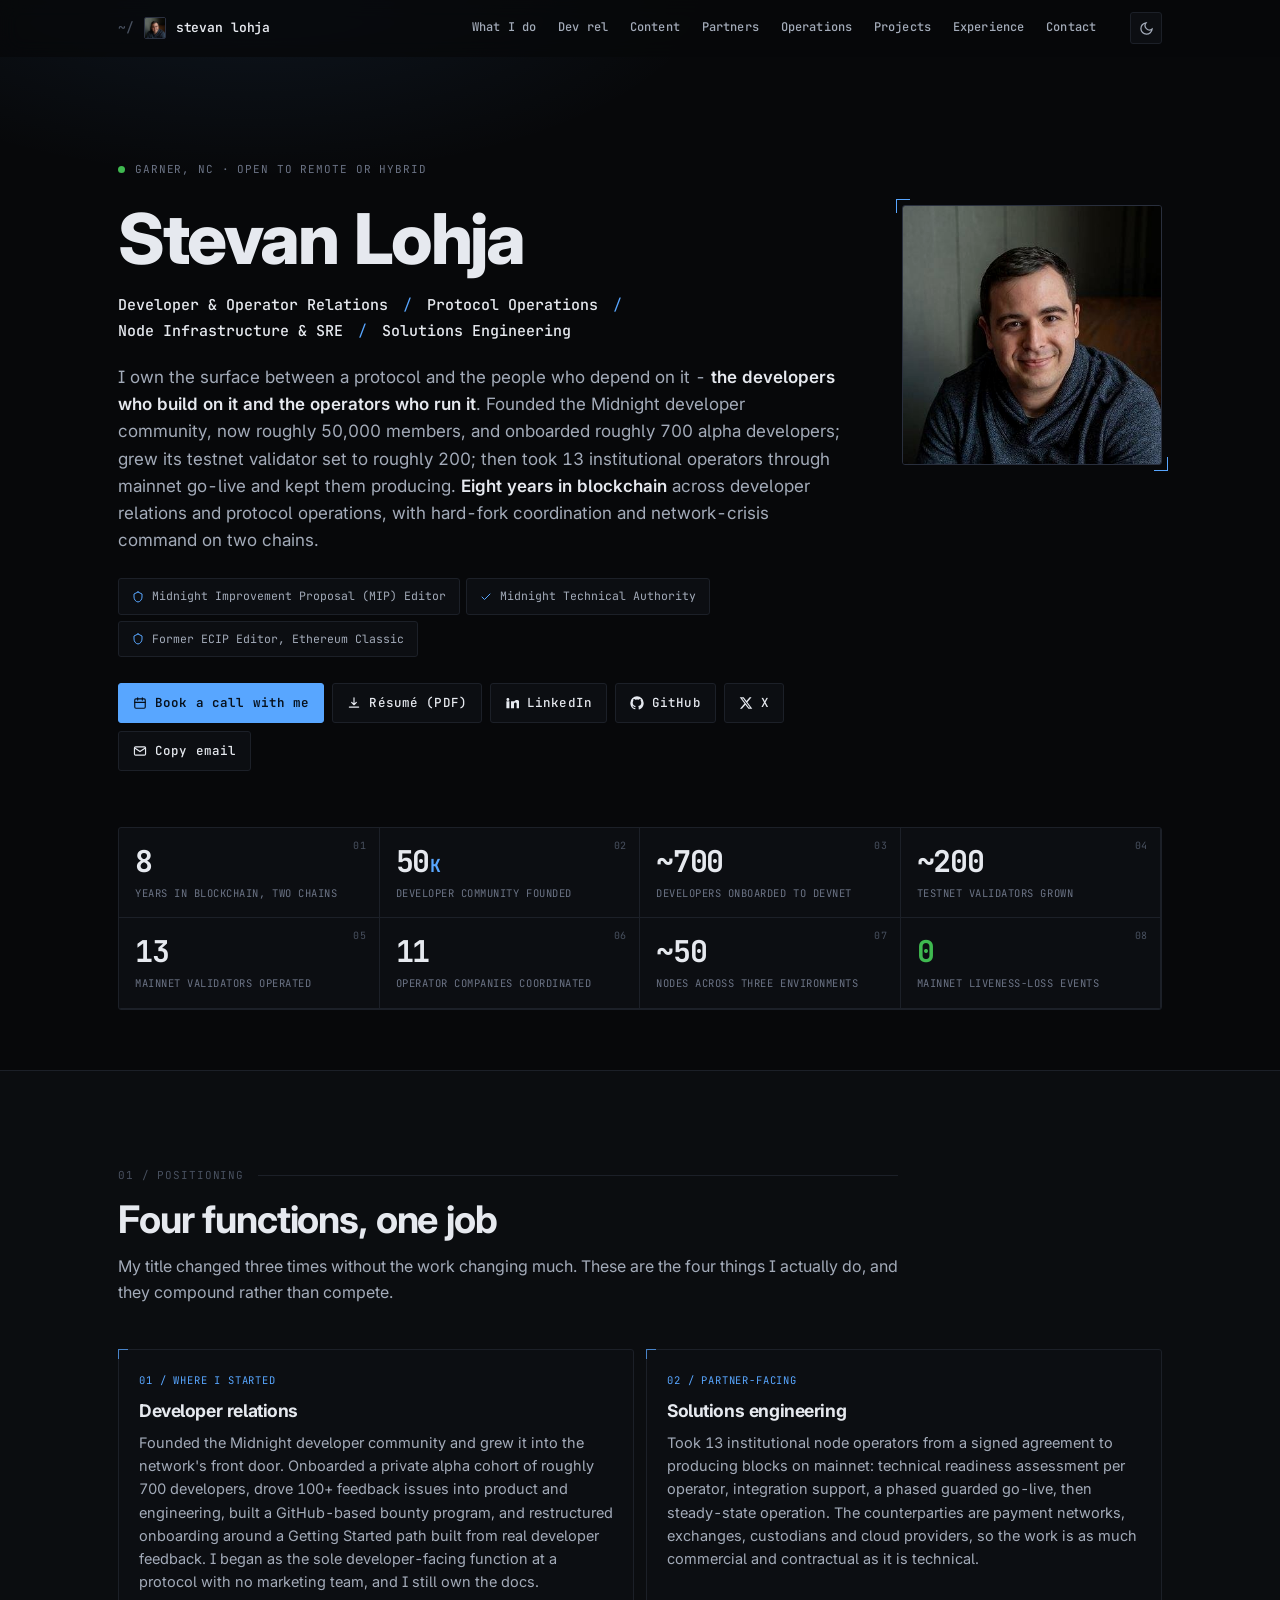
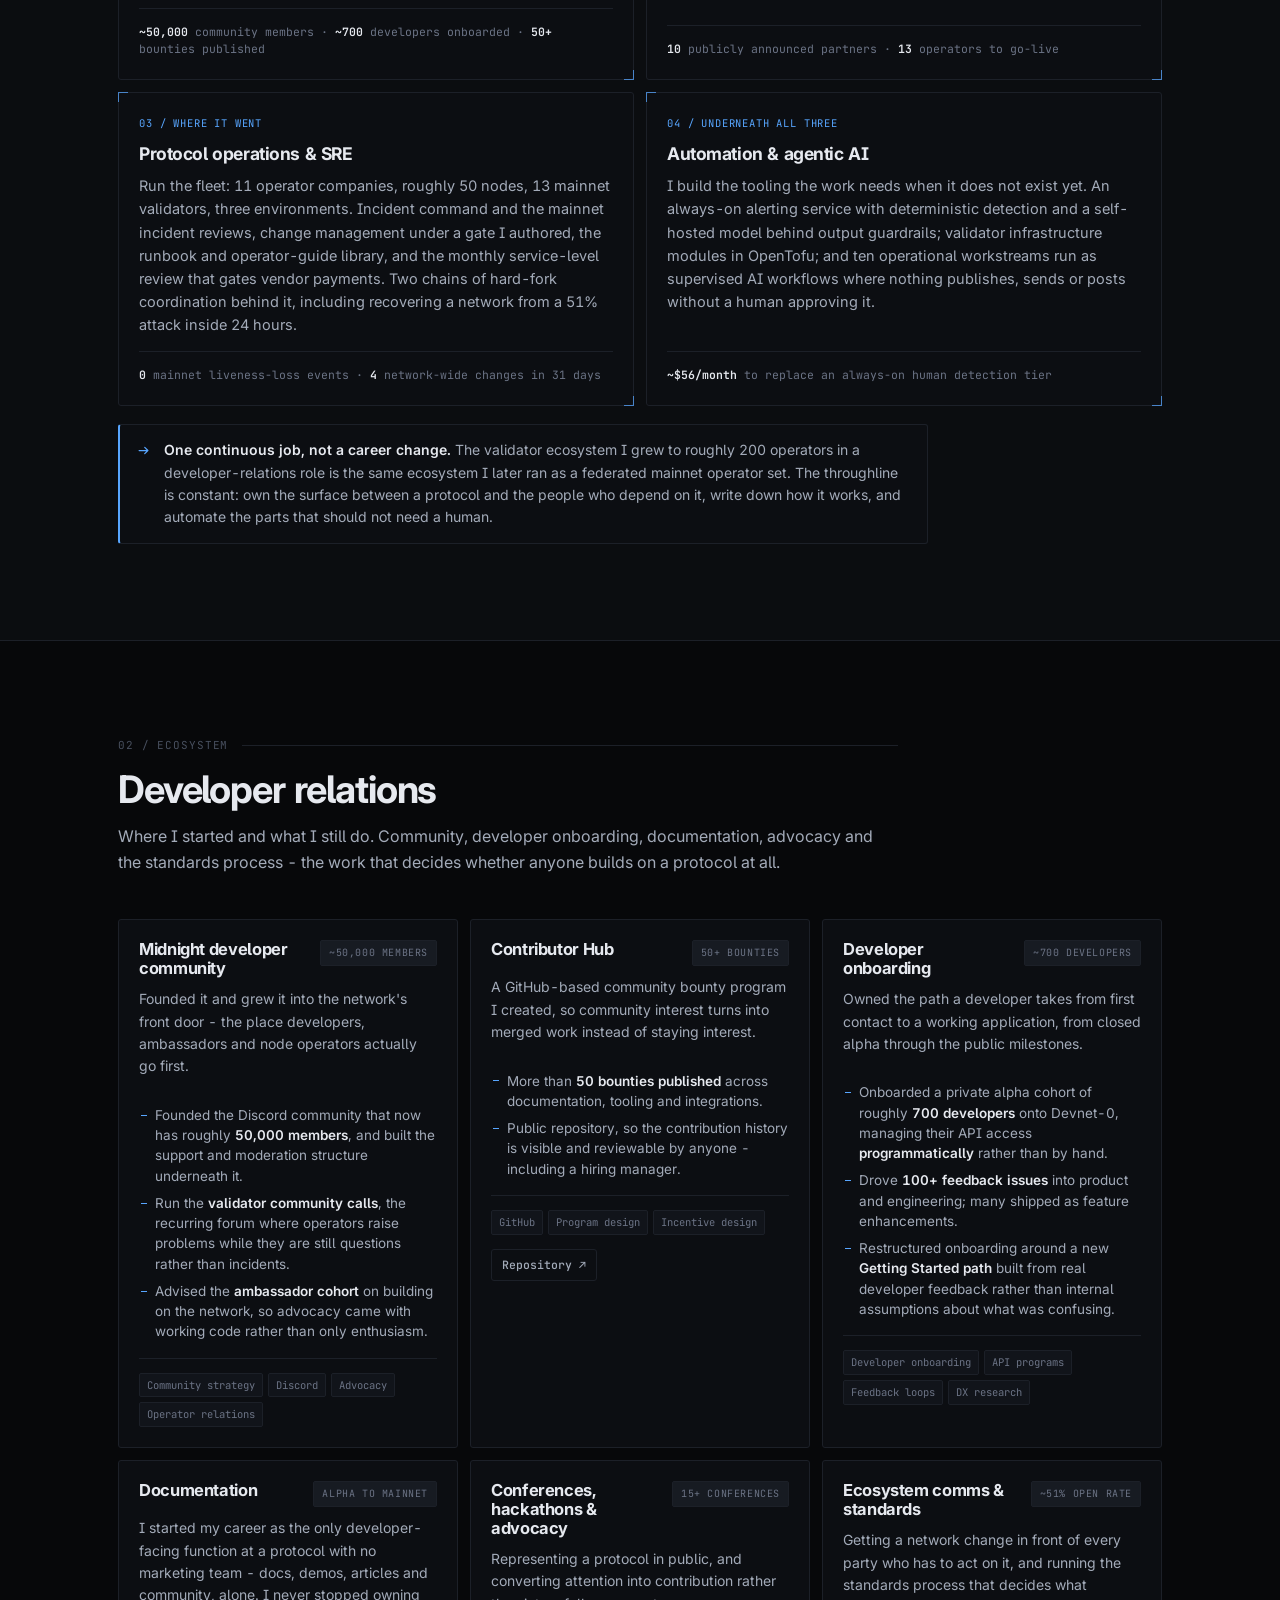
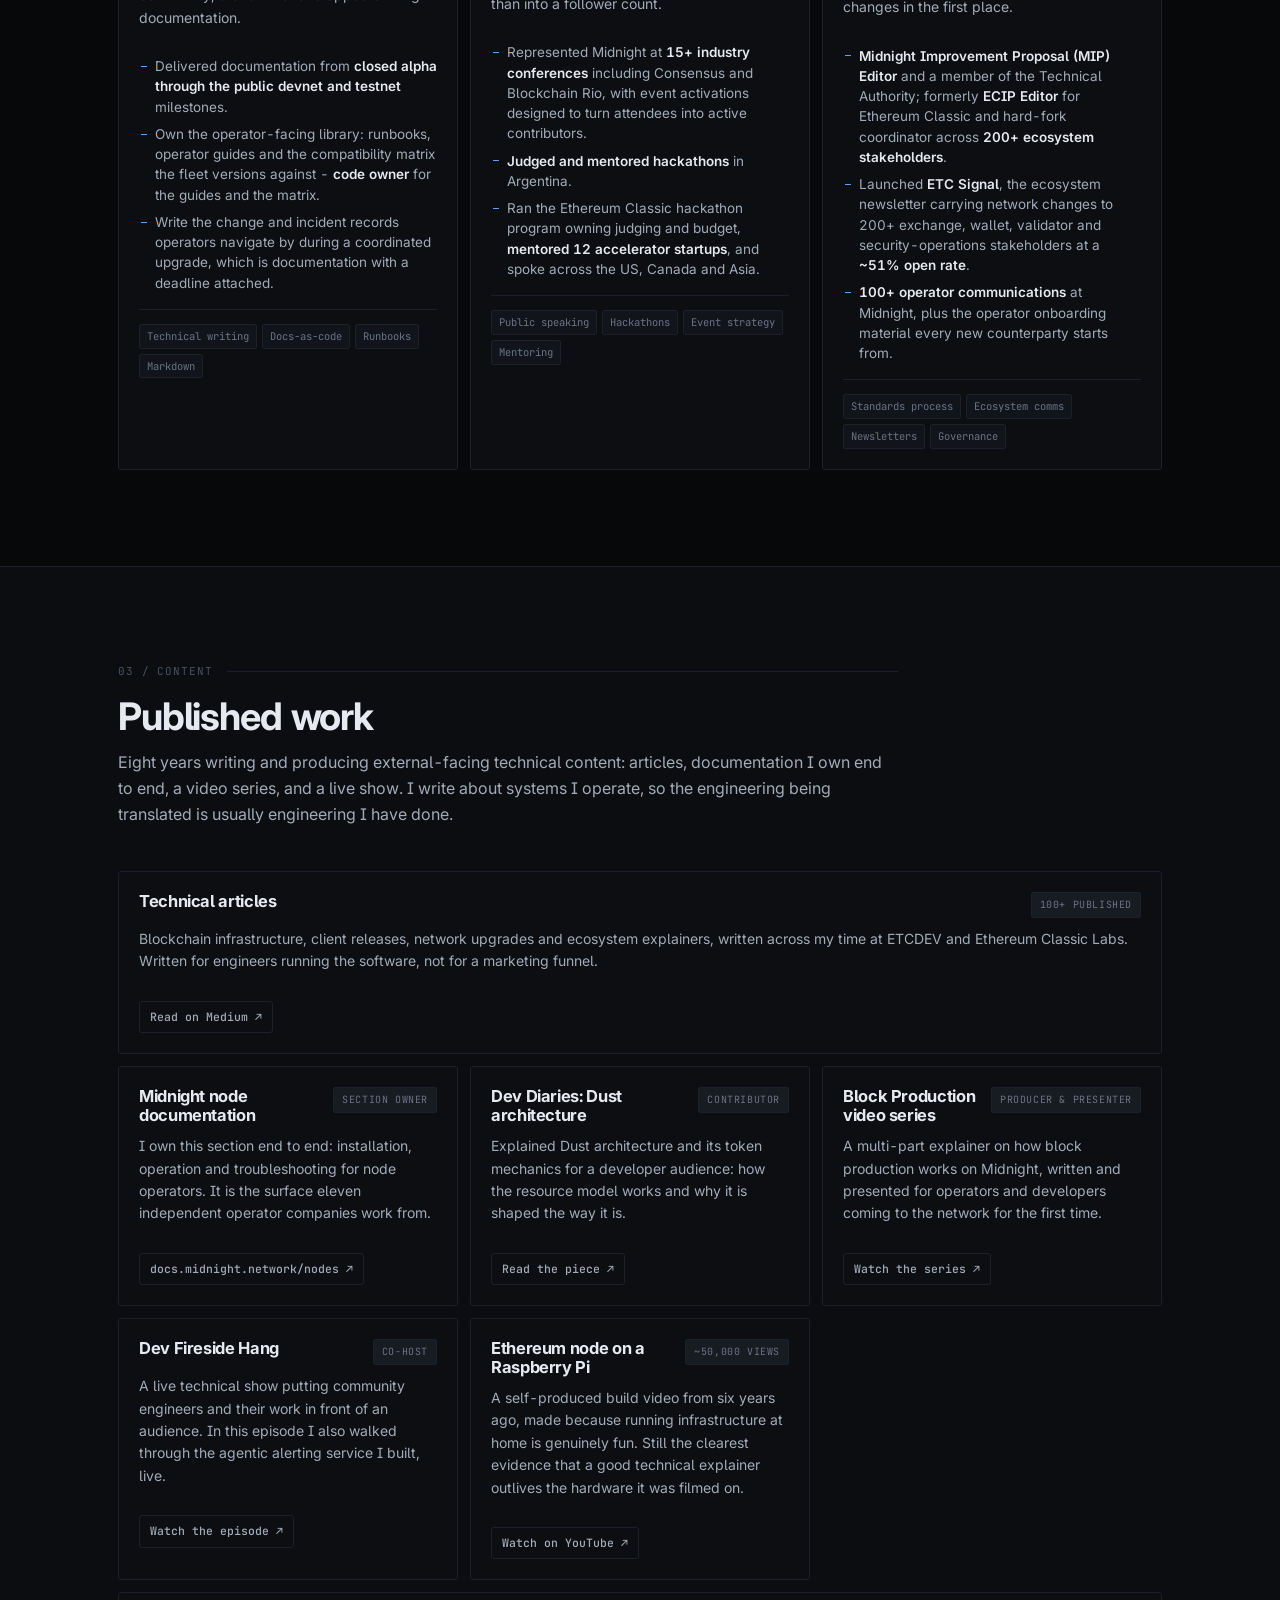
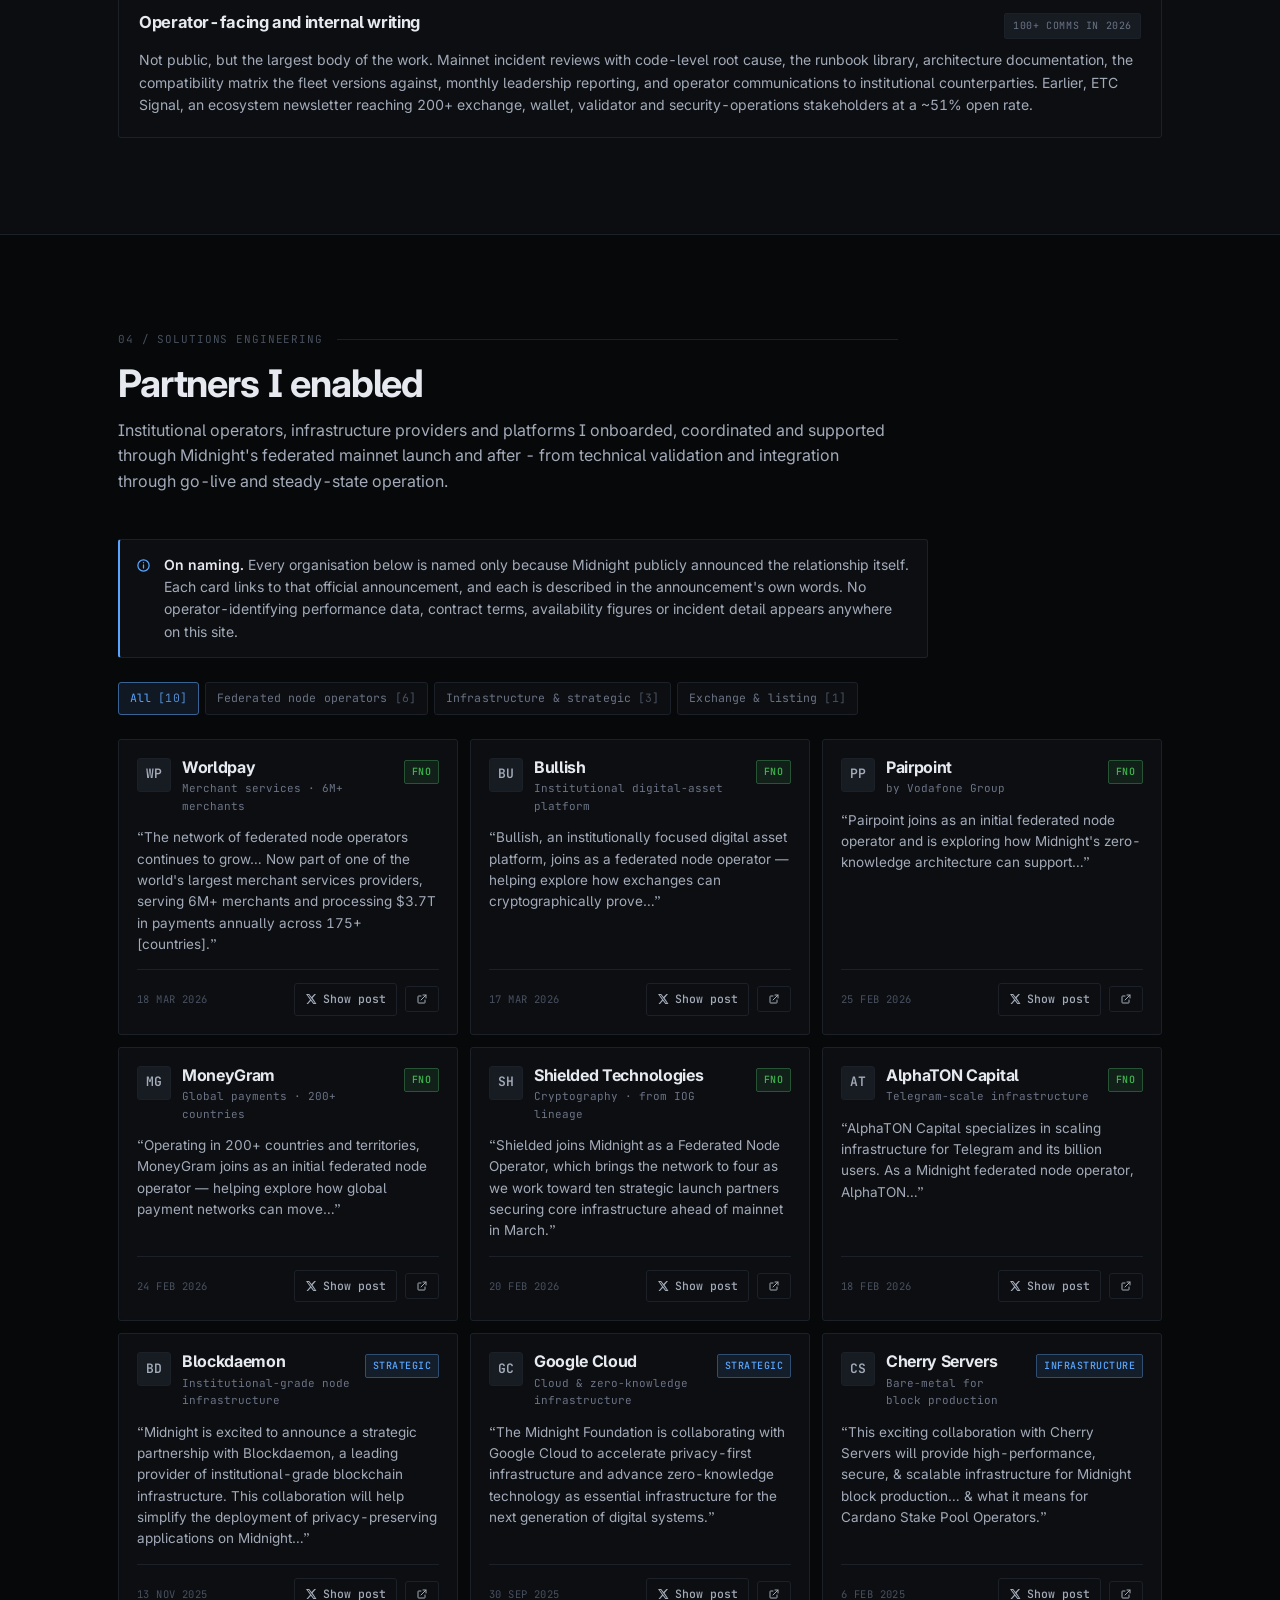
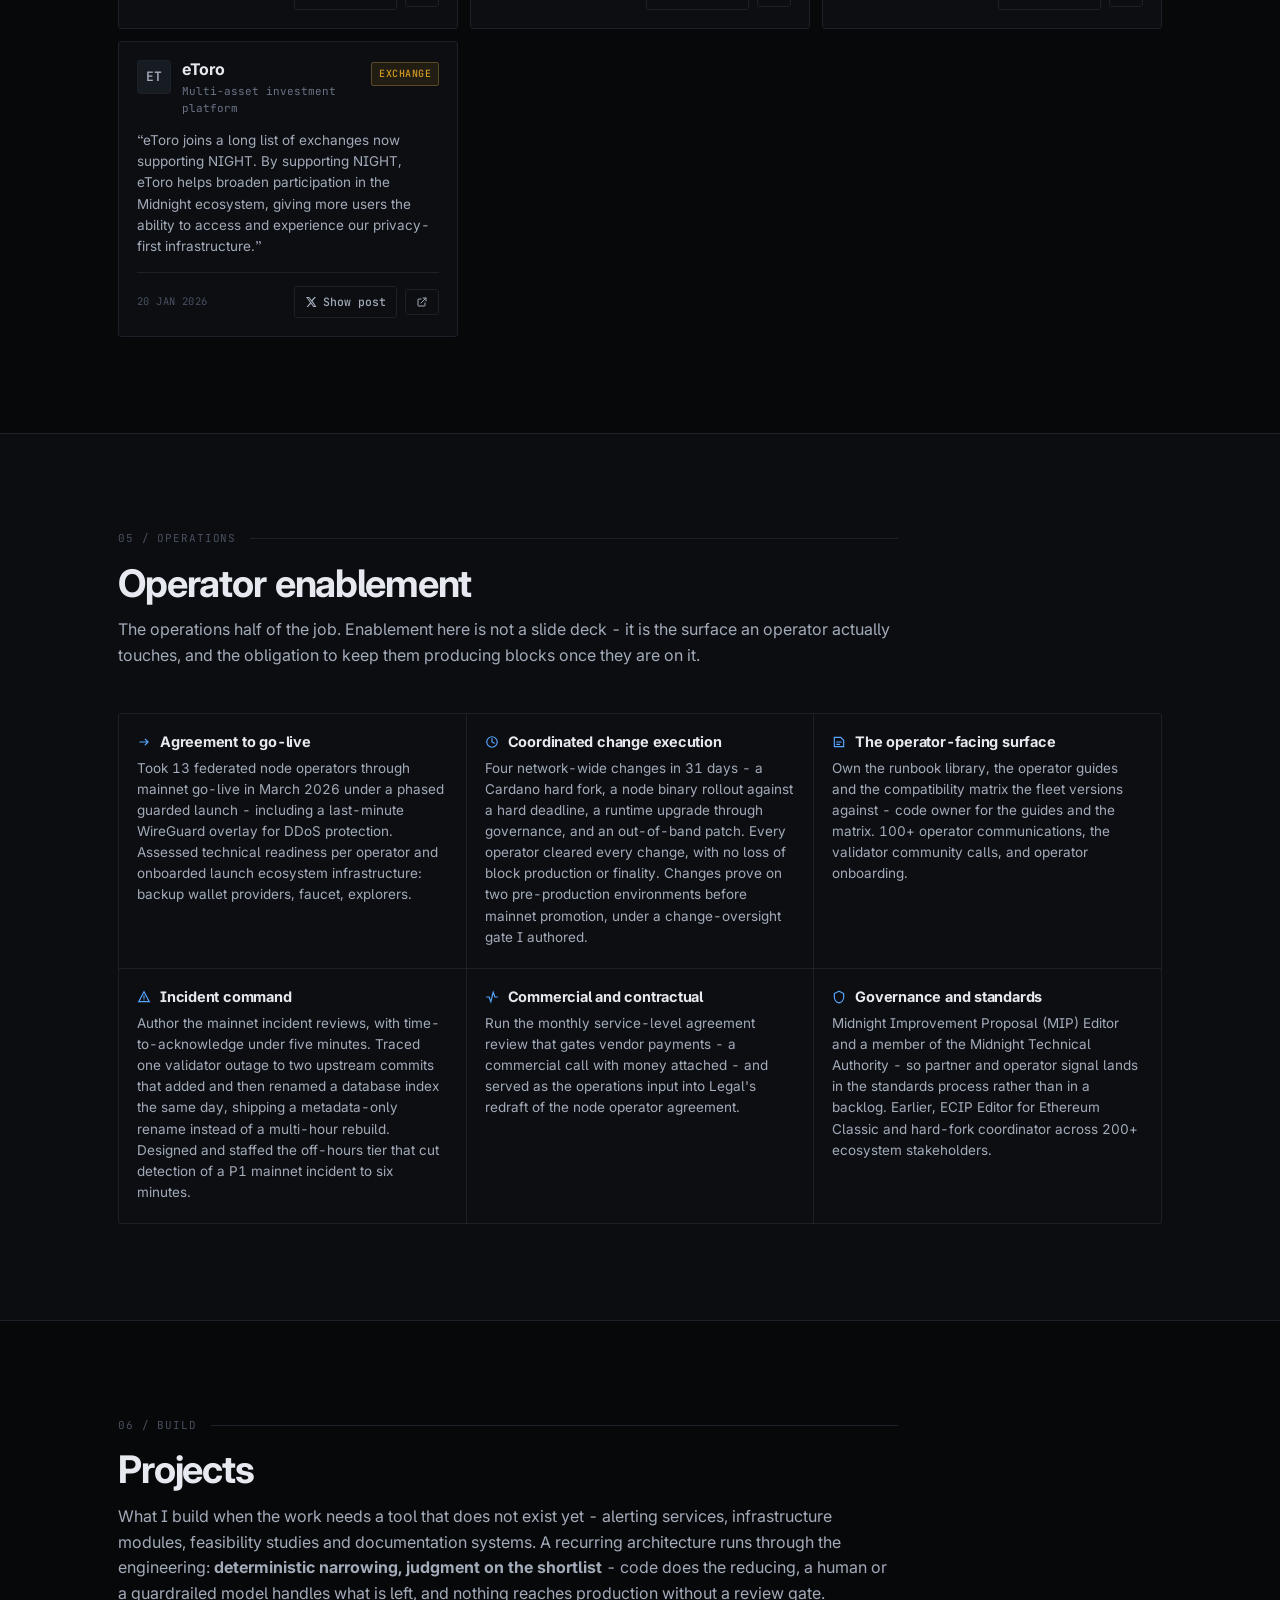
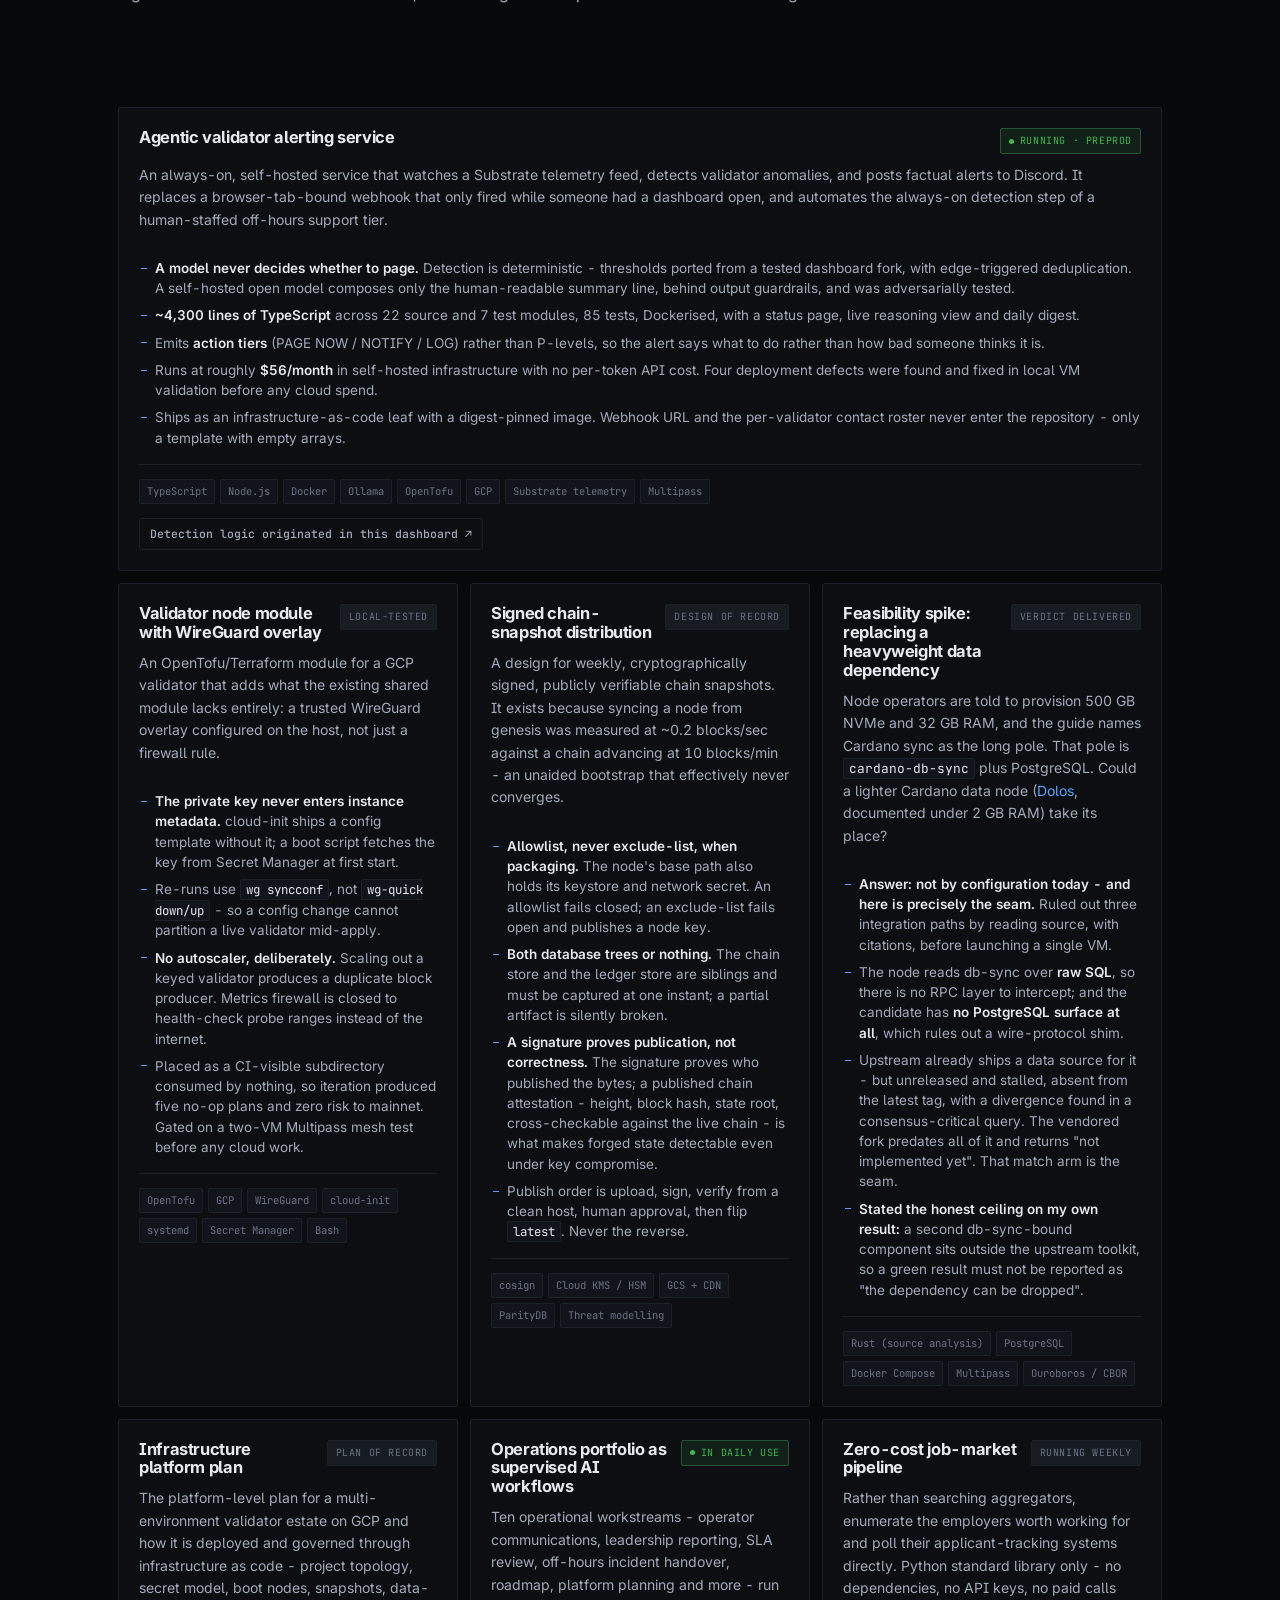
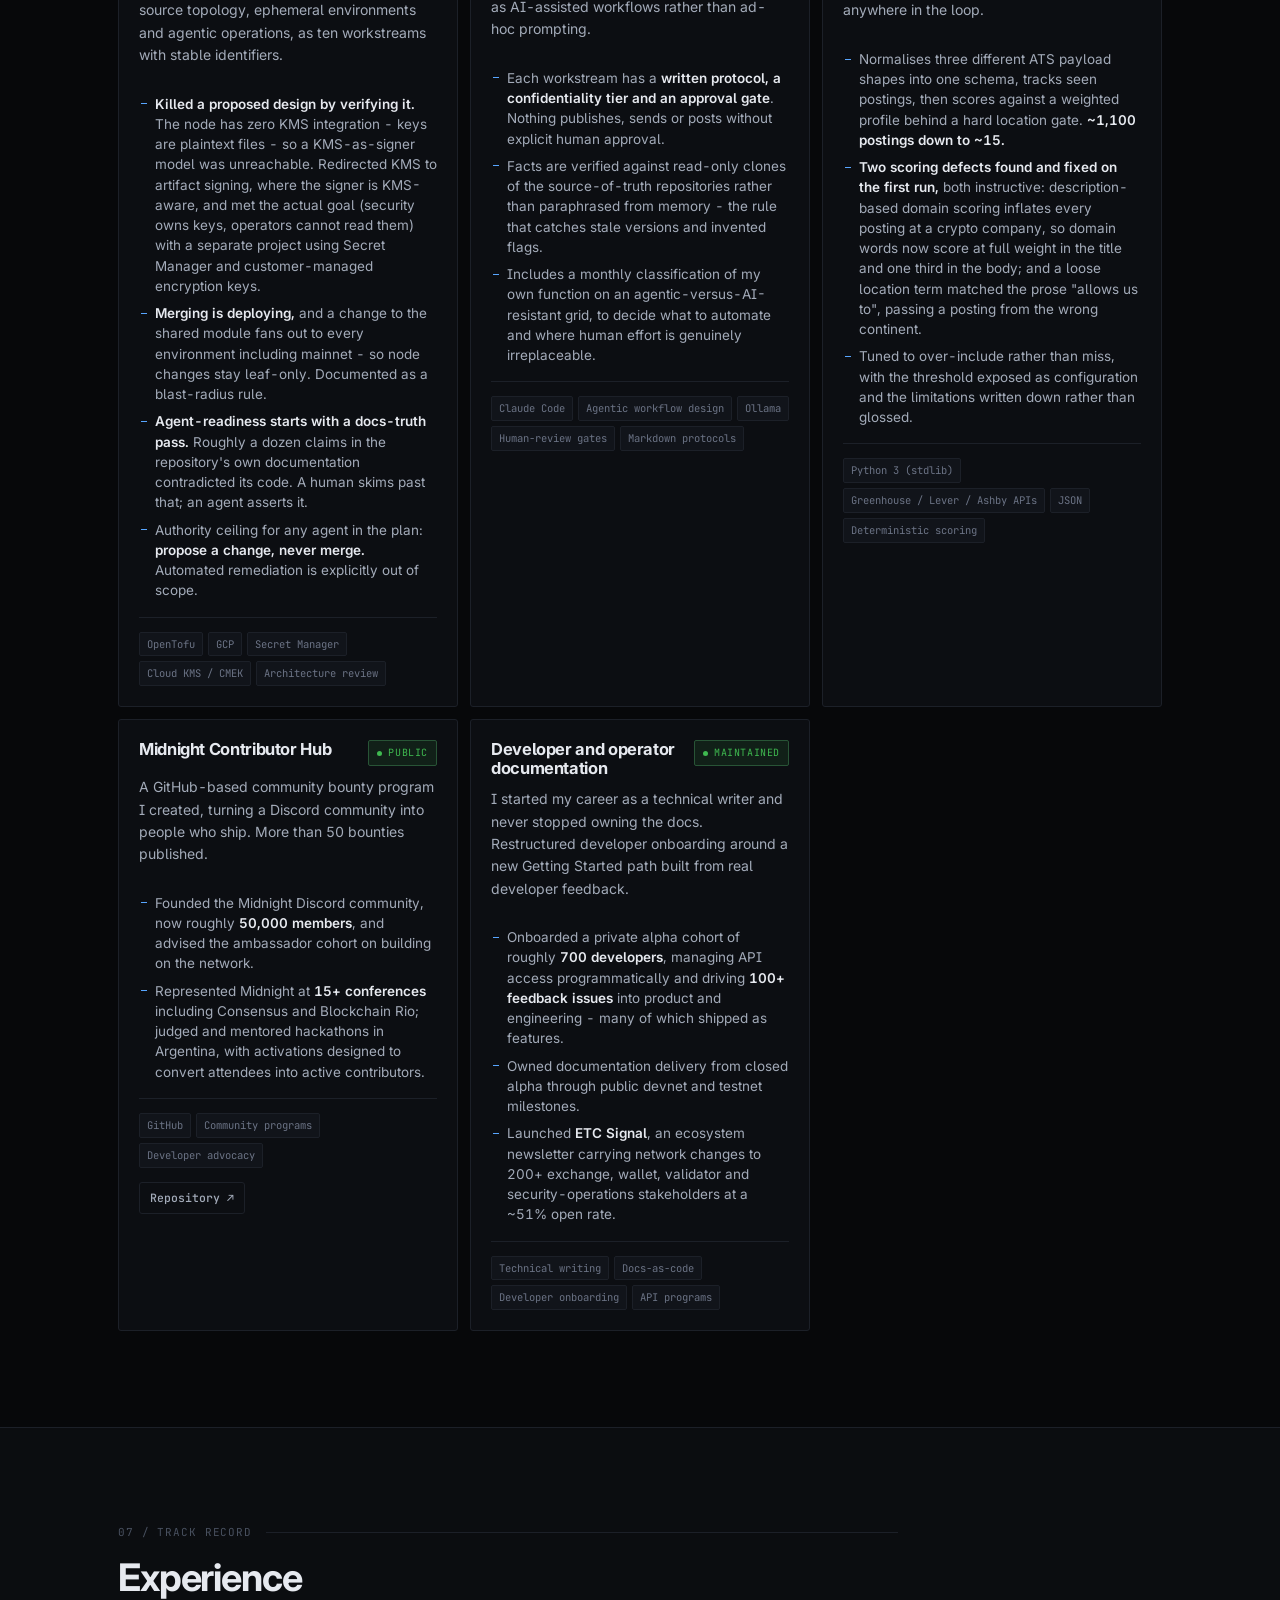
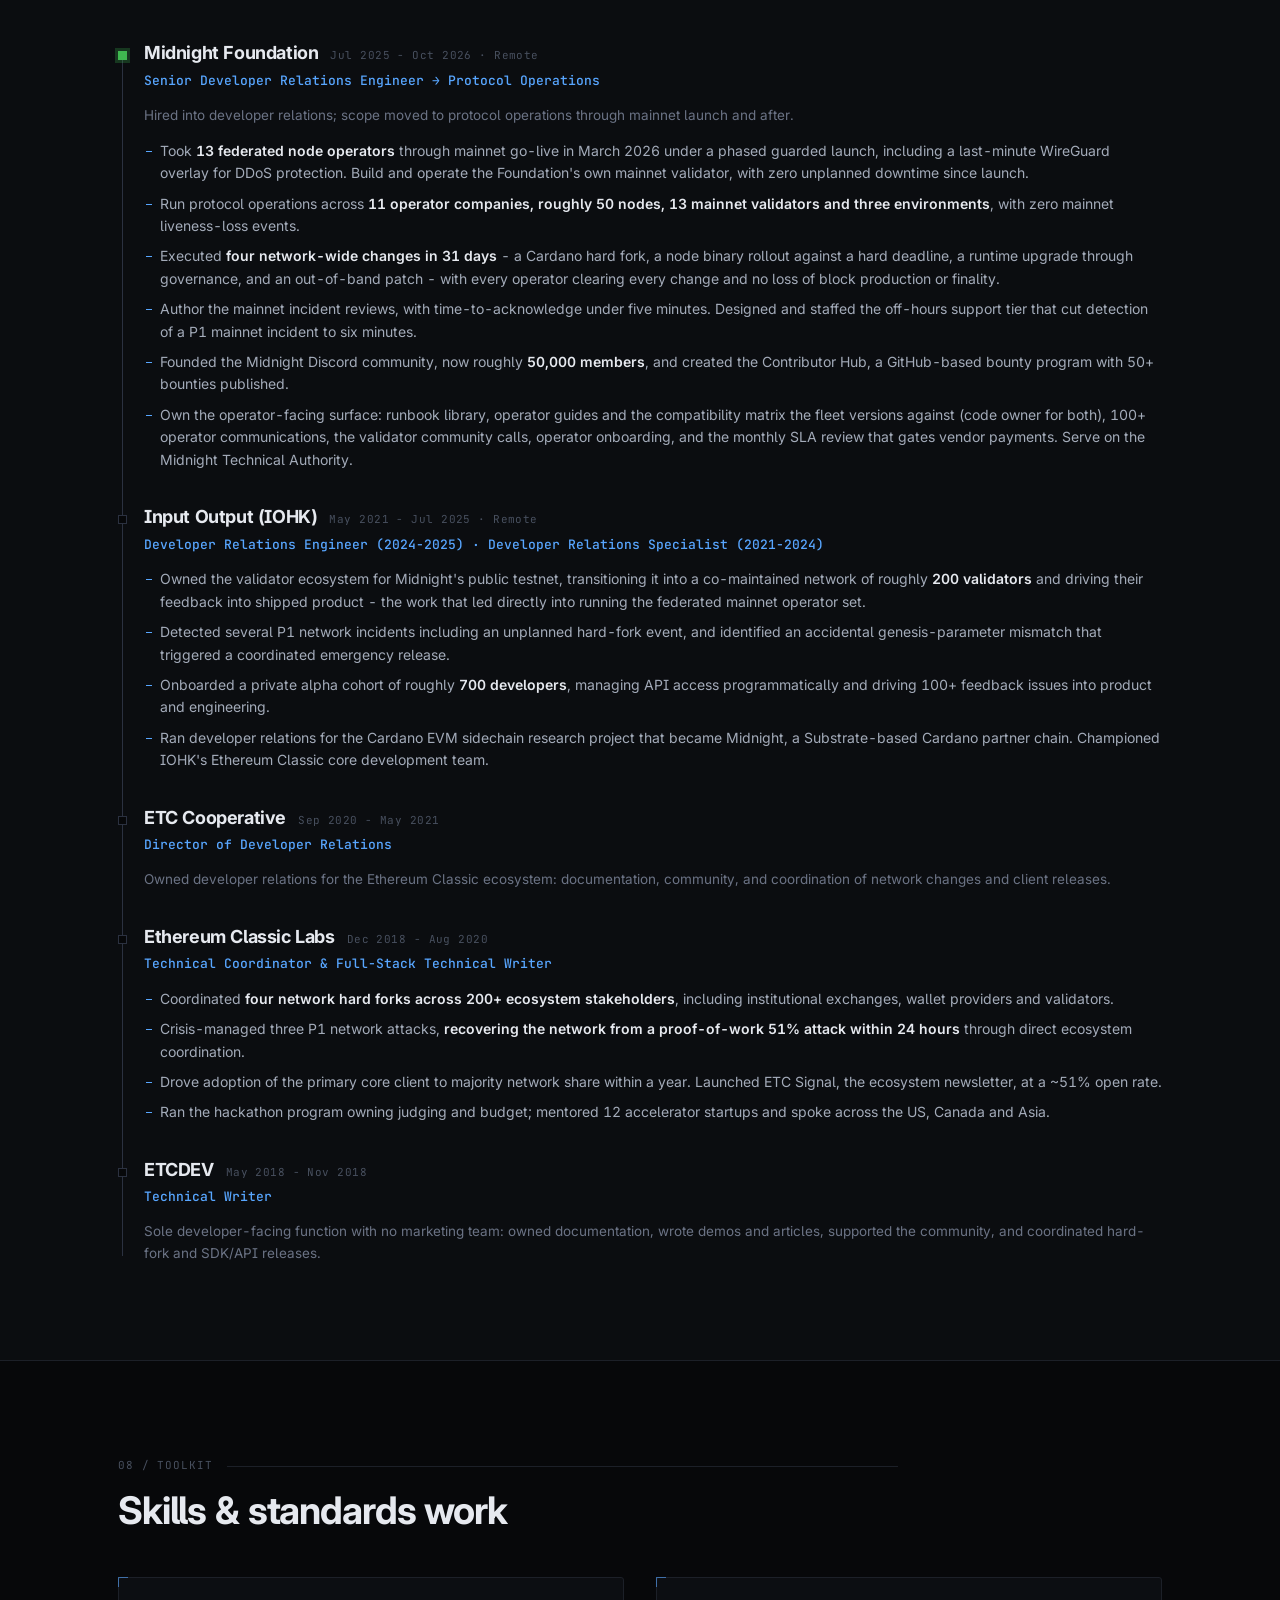
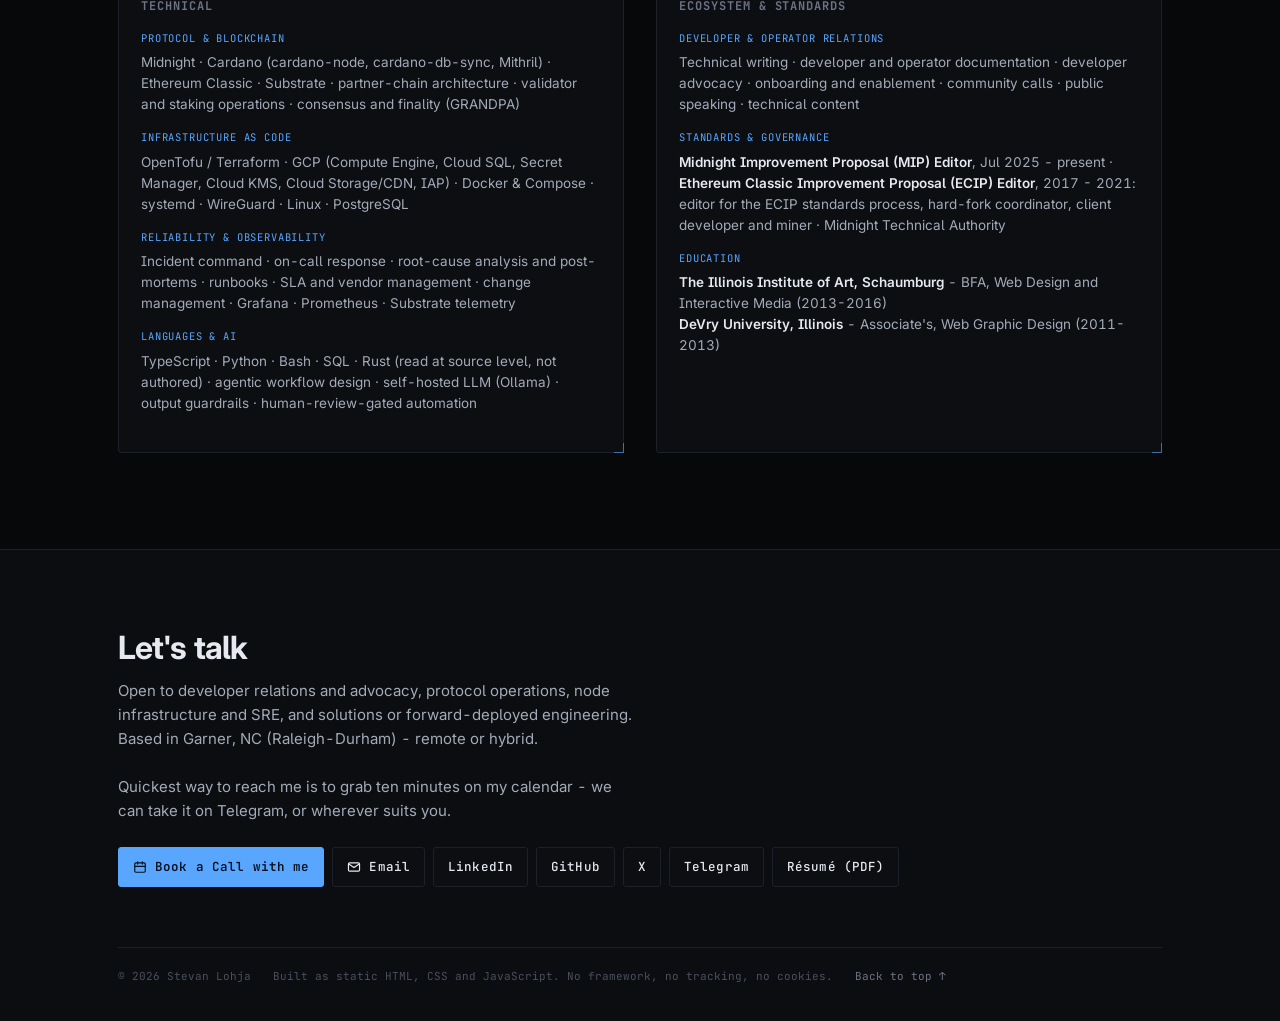
==== commit 25353d5f: "fix: update booking url" ====
--- a/index.html
+++ b/index.html
@@ -129,10 +129,10 @@
     </div>
 
     <div class="cta">
-      <a class="btn btn--primary" href="https://calendly.com/stevanlohja/meeting" rel="noopener">
+      <a class="btn btn--primary" href="https://calendar.proton.me/bookings#Ib_lnHZnbcqzef6bOU5ahvtlaml2eErsViWCvzLola8=" rel="noopener">
         <svg viewBox="0 0 24 24" fill="none" stroke="currentColor" stroke-width="2" stroke-linecap="round">
           <rect x="3" y="5" width="18" height="16" rx="2"/><path d="M8 3v4M16 3v4M3 11h18"/></svg>
- Book a 10-min call
+ Book a call with me
       </a>
       <a class="btn" href="assets/Stevan-Lohja-Resume.pdf">
         <svg viewBox="0 0 24 24" fill="none" stroke="currentColor" stroke-width="2" stroke-linecap="round">
@@ -1256,10 +1256,10 @@
       Telegram, or wherever suits you.
     </p>
     <div class="foot__links">
-      <a class="btn btn--primary" href="https://calendly.com/stevanlohja/meeting" rel="noopener">
+      <a class="btn btn--primary" href="https://calendar.proton.me/bookings#Ib_lnHZnbcqzef6bOU5ahvtlaml2eErsViWCvzLola8=" rel="noopener">
         <svg viewBox="0 0 24 24" fill="none" stroke="currentColor" stroke-width="2" stroke-linecap="round">
           <rect x="3" y="5" width="18" height="16" rx="2"/><path d="M8 3v4M16 3v4M3 11h18"/></svg>
- Book a 10-min call
+ Book a Call with me
       </a>
       <a class="btn" href="mailto:stevan.lohja.esquire546@passmail.net">
         <svg viewBox="0 0 24 24" fill="none" stroke="currentColor" stroke-width="2" stroke-linecap="round">
--- a/css/styles.css
+++ b/css/styles.css
@@ -1,7 +1,7 @@
 /* ============================================================
    stevanlohja.com
    Design system: technical dossier. Dark-first, monospace-forward,
-   square geometry, hairline rules, drafting grid. Restraint over
+   square geometry, hairline rules. Restraint over
    spectacle: no glitch, no scanlines, no rain.
    Two families: Inter (prose) + JetBrains Mono (labels, data, UI).
    ============================================================ */
@@ -14,7 +14,6 @@
   --bg-3:      #171b22;
   --line:      #1c2028;
   --line-2:    #2b3140;
-  --grid:      rgba(255,255,255,.035);
   --fg:        #e6e9ef;
   --fg-1:      #a3abb9;
   --fg-2:      #6b7385;
@@ -45,7 +44,6 @@
   --bg-3:      #e4e7ec;
   --line:      #d7dbe2;
   --line-2:    #bfc6d1;
-  --grid:      rgba(18,22,30,.06);
   --fg:        #12151b;
   --fg-1:      #454c59;
   --fg-2:      #687083;
@@ -72,13 +70,7 @@
   font-feature-settings: "cv05" 1, "cv08" 1, "ss03" 1, "tnum" 1;
   -webkit-font-smoothing: antialiased;
   overflow-x: hidden;
-  /* drafting grid: the whole page sits on graph paper, cards are solid on top */
   background-color: var(--bg);
-  background-image:
-    linear-gradient(var(--grid) 1px, transparent 1px),
-    linear-gradient(90deg, var(--grid) 1px, transparent 1px);
-  background-size: 28px 28px;
-  background-position: -1px -1px;
 }
 img, svg { max-width: 100%; display: block; }
 a { color: var(--accent); text-decoration: none; }
@@ -166,7 +158,7 @@
 /* ---------- hero ---------- */
 .hero { padding: clamp(52px, 10vw, 104px) 0 clamp(36px, 6vw, 60px); position: relative; }
 .hero::before {
-  /* one faint spotlight; the grid does the rest */
+  /* one faint spotlight */
   content: ""; position: absolute; inset: -80px 0 auto; height: 480px; z-index: -1;
   background: radial-gradient(52% 60% at 20% 0%, color-mix(in srgb, var(--accent) 9%, transparent), transparent 70%);
   pointer-events: none;
@@ -472,8 +464,7 @@
 /* ---------- print ---------- */
 @media print {
   :root { --bg:#fff; --bg-1:#fff; --bg-2:#fff; --bg-3:#fff; --fg:#000; --fg-1:#333; --fg-2:#555;
-          --line:#ccc; --accent:#0645ad; --shadow:none; --grid: transparent; }
-  body { background-image: none; }
+          --line:#ccc; --accent:#0645ad; --shadow:none; }
   .nav, .cta, .filters, .foot__links, .iconbtn, .tinybtn, .pcard__embed, .skip { display: none !important; }
   .sec, .hero { padding: 18px 0; }
   .rv { opacity: 1; transform: none; }
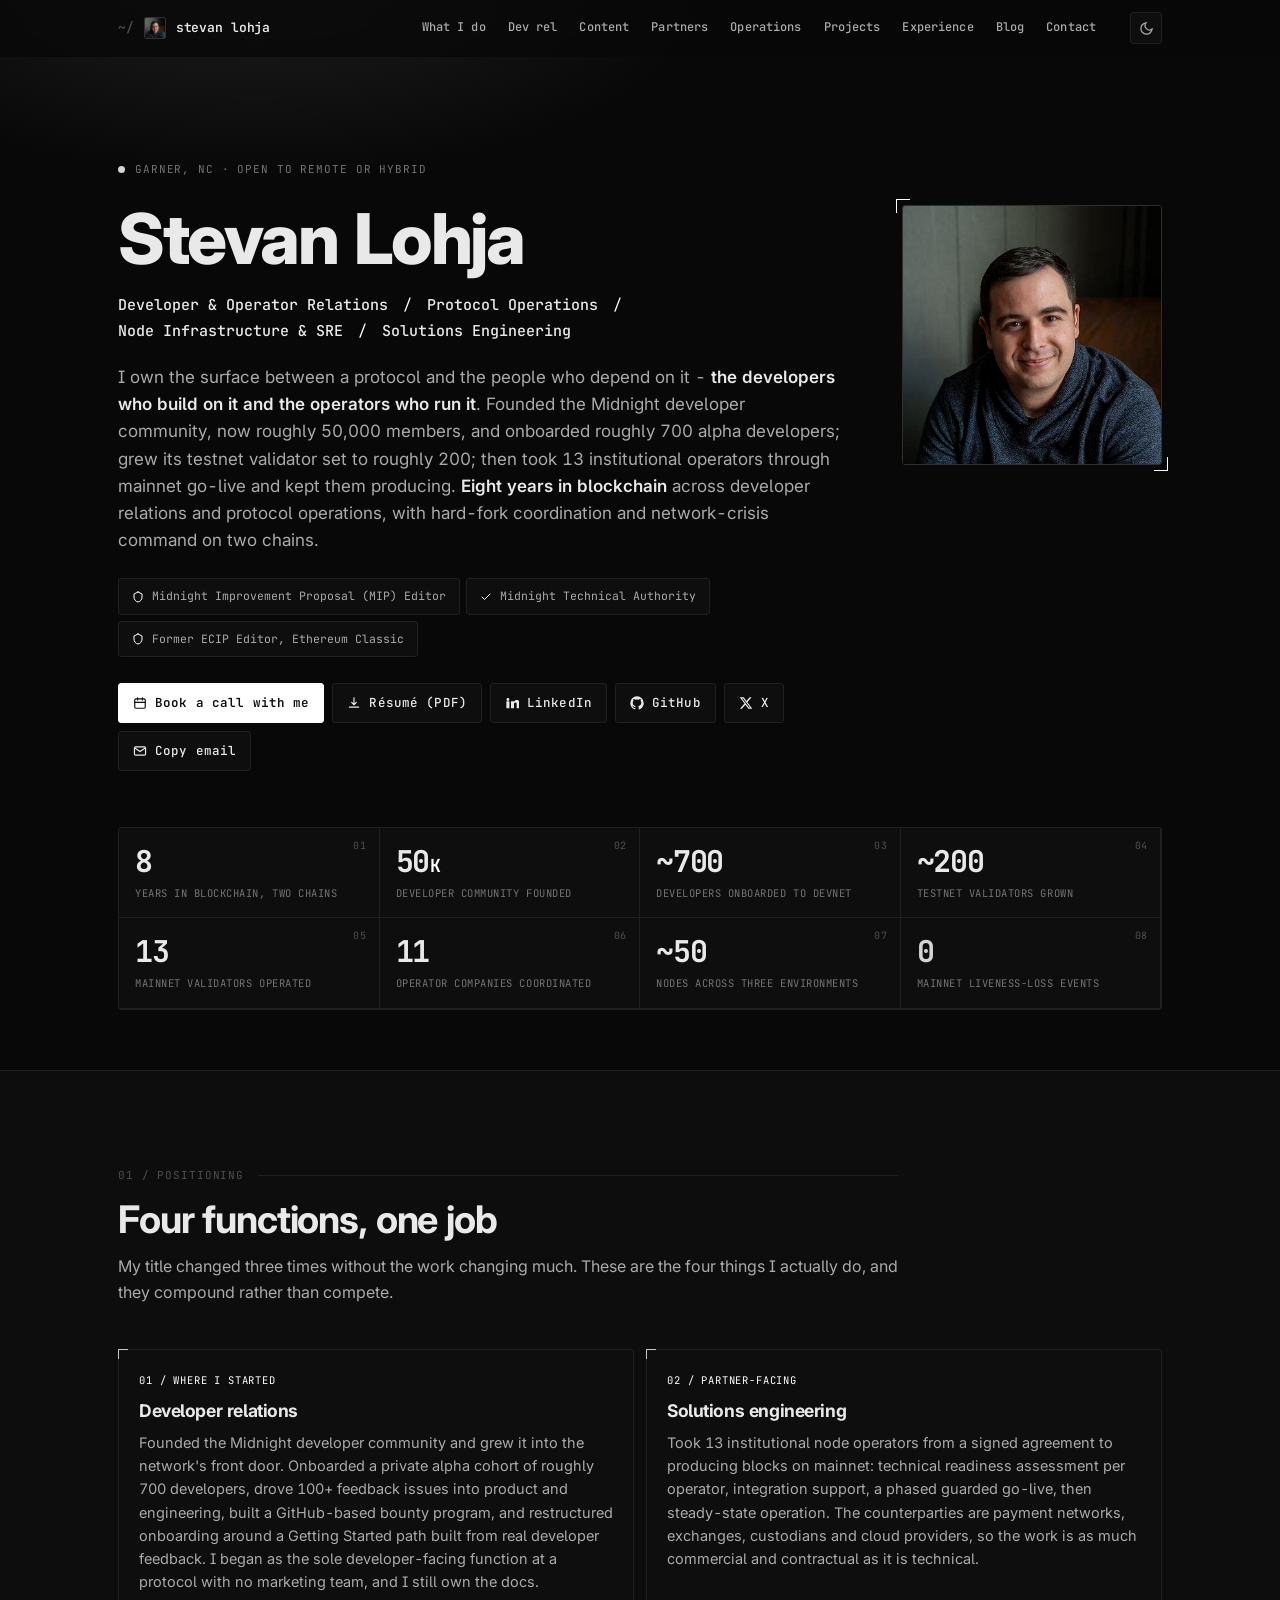
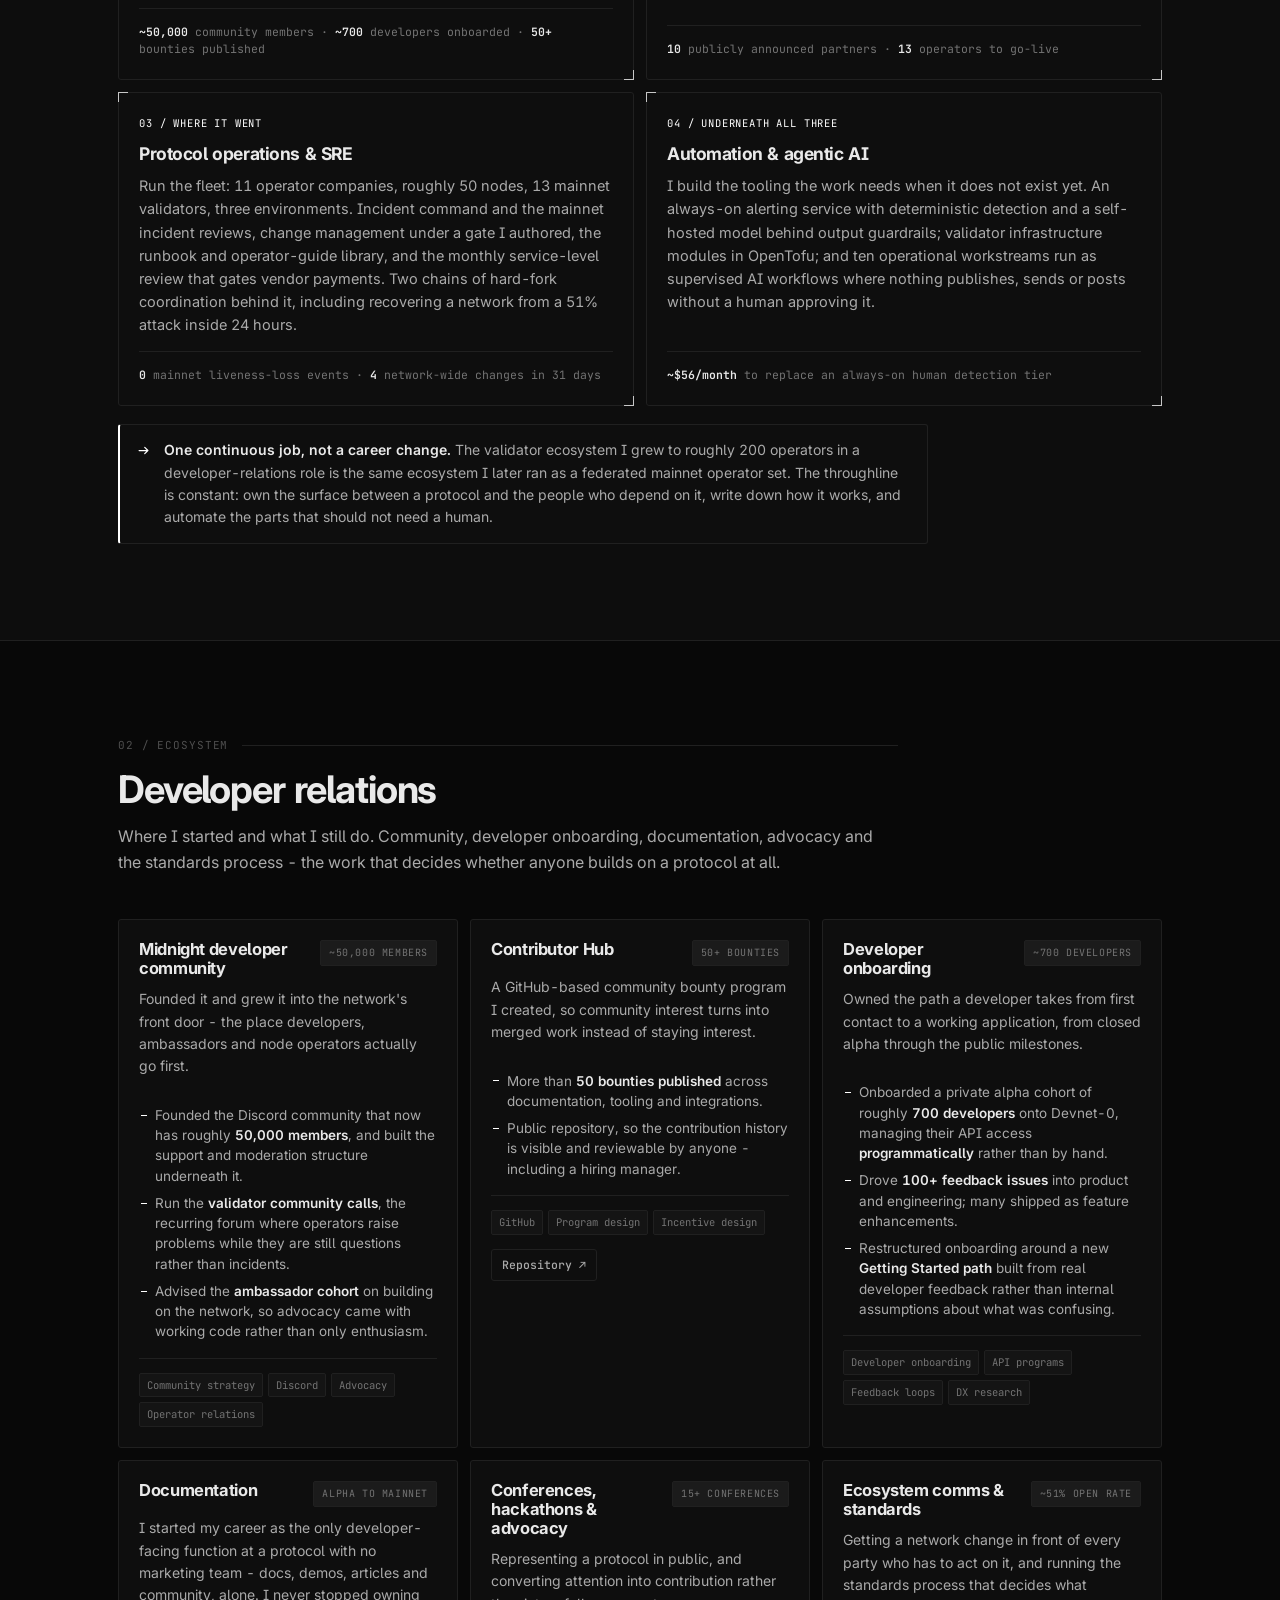
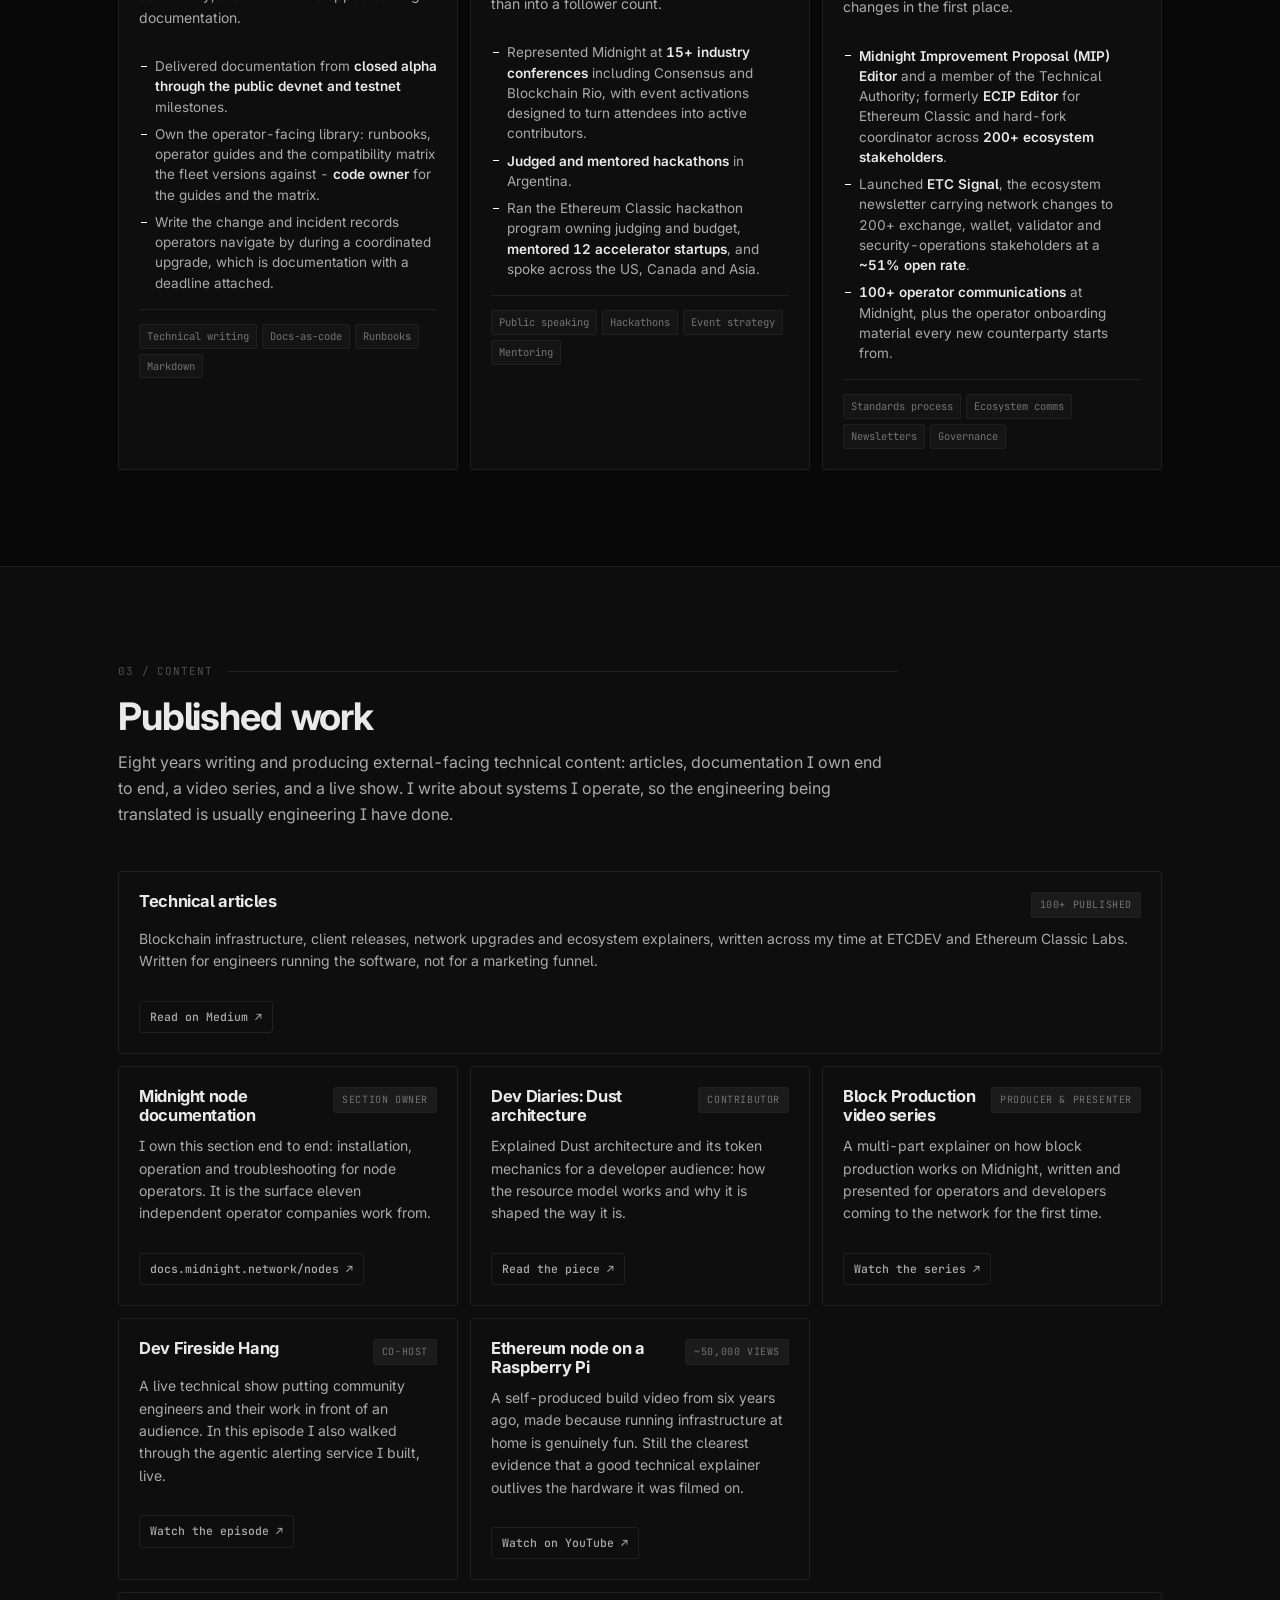
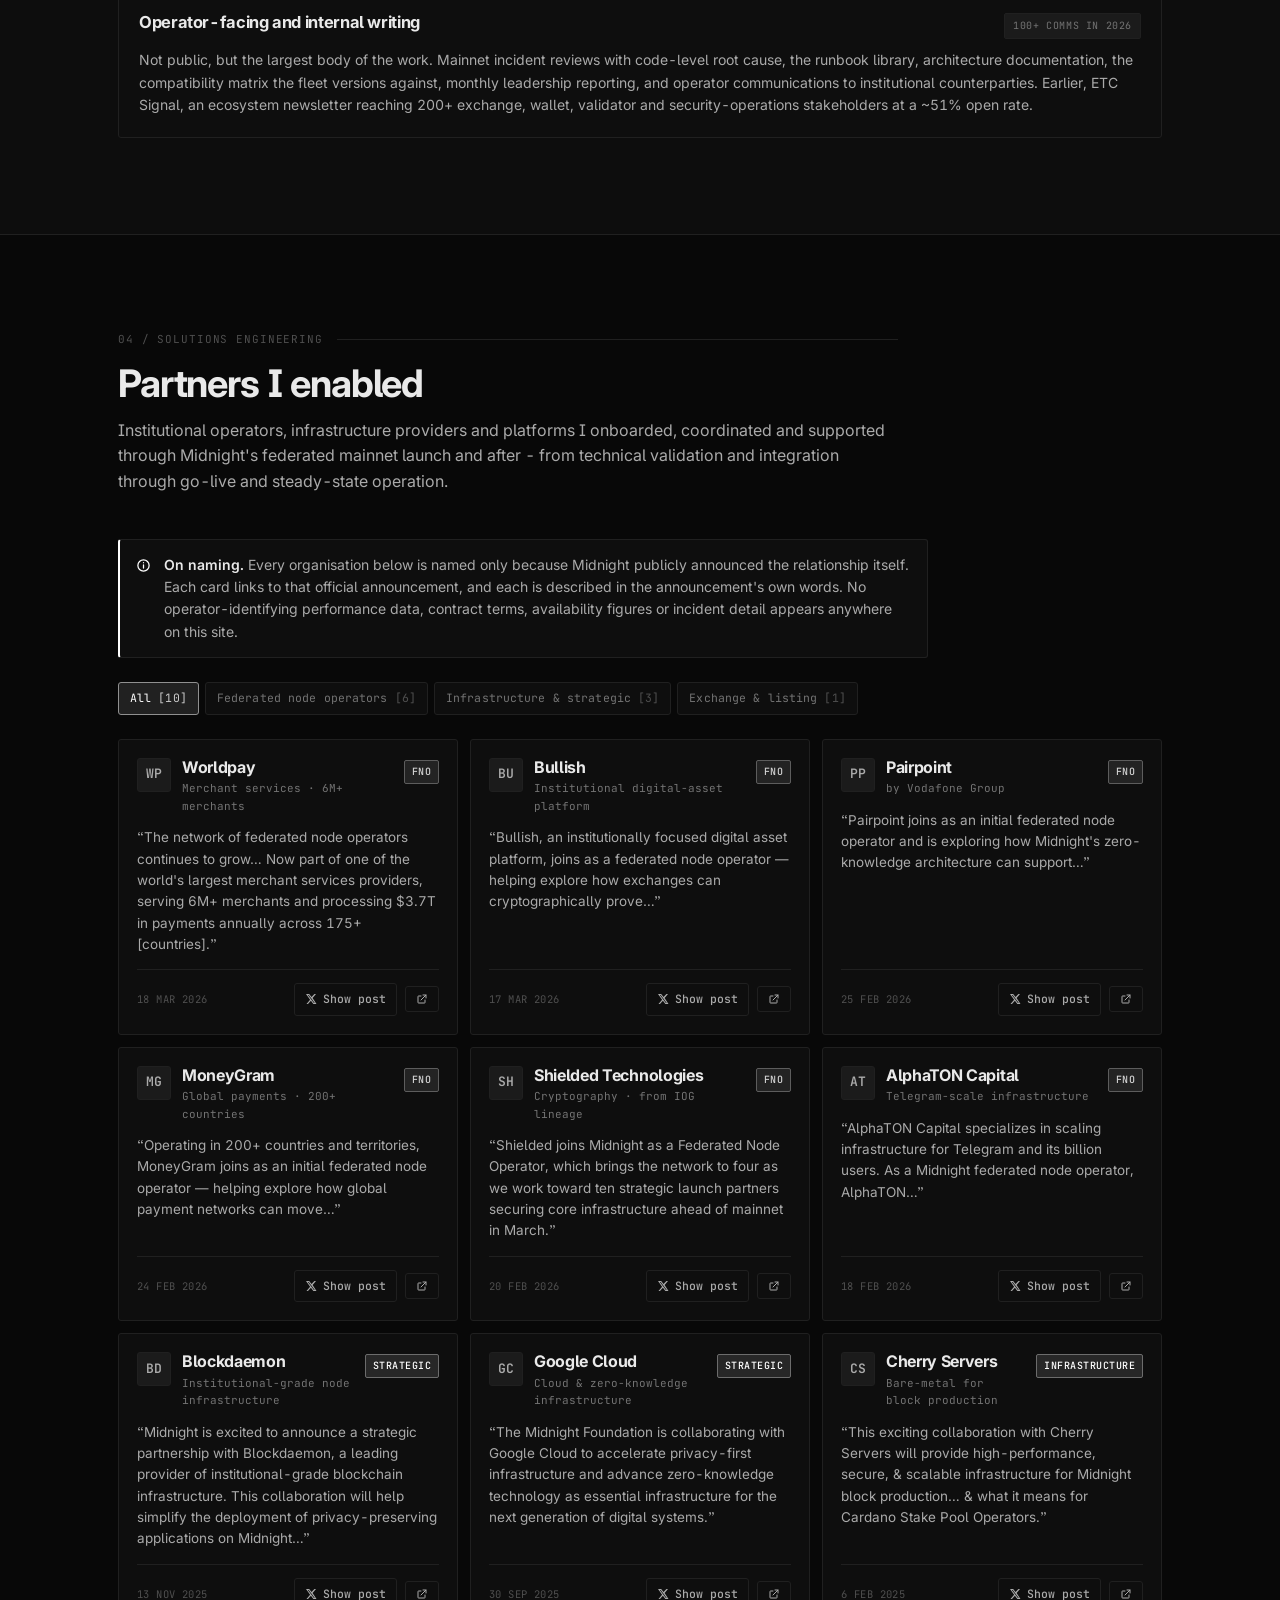
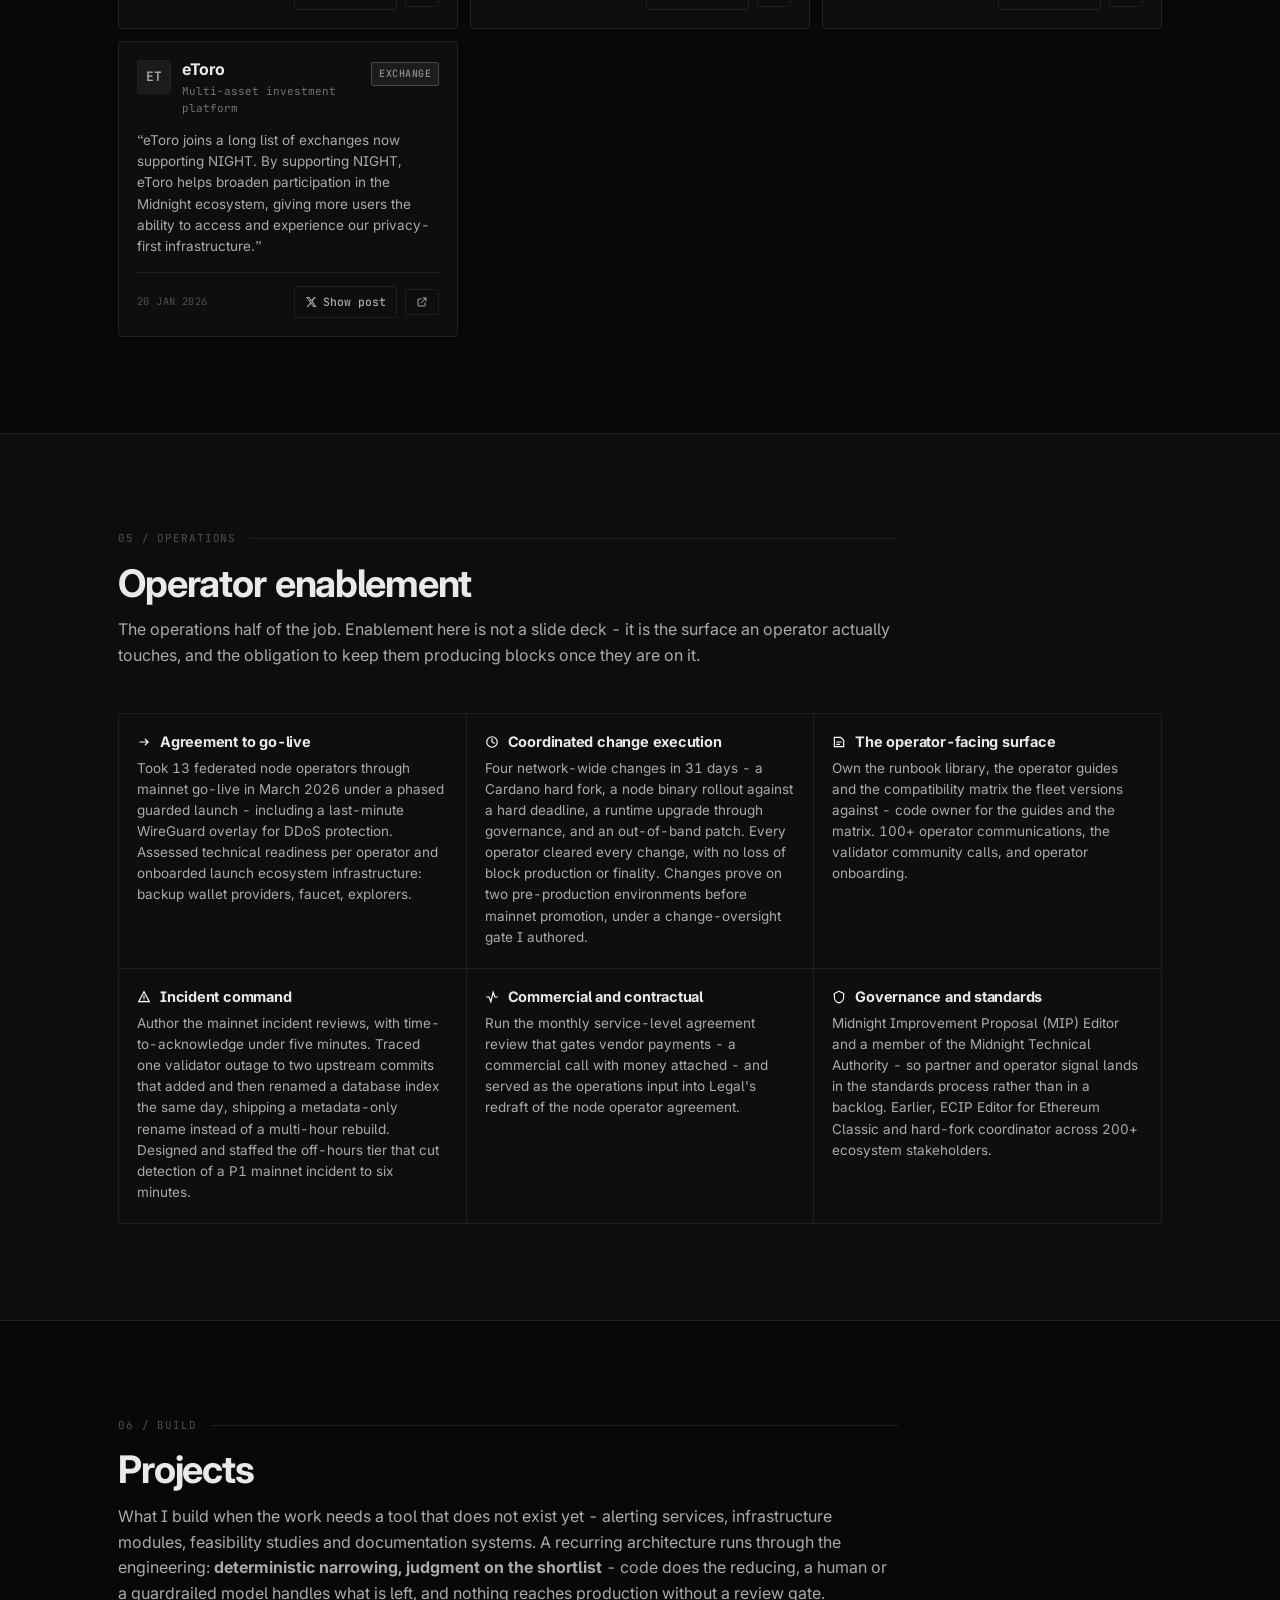
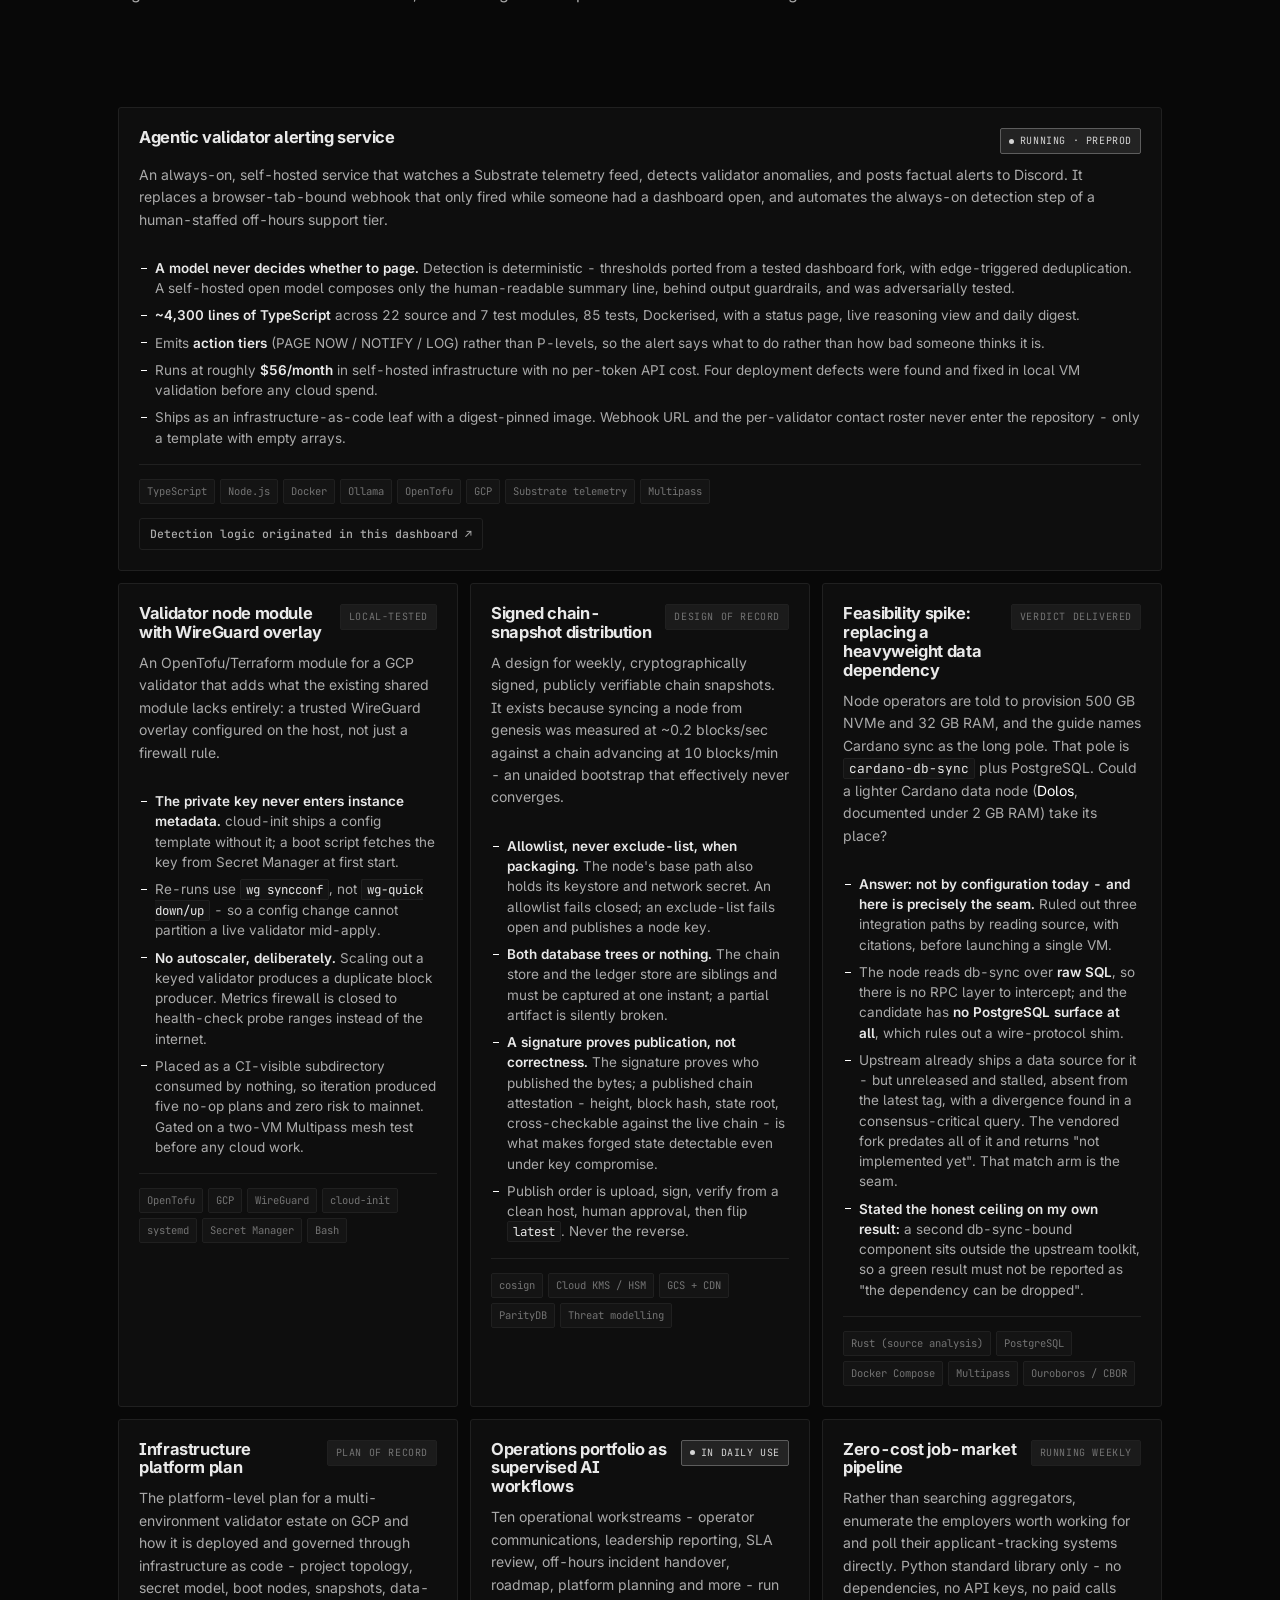
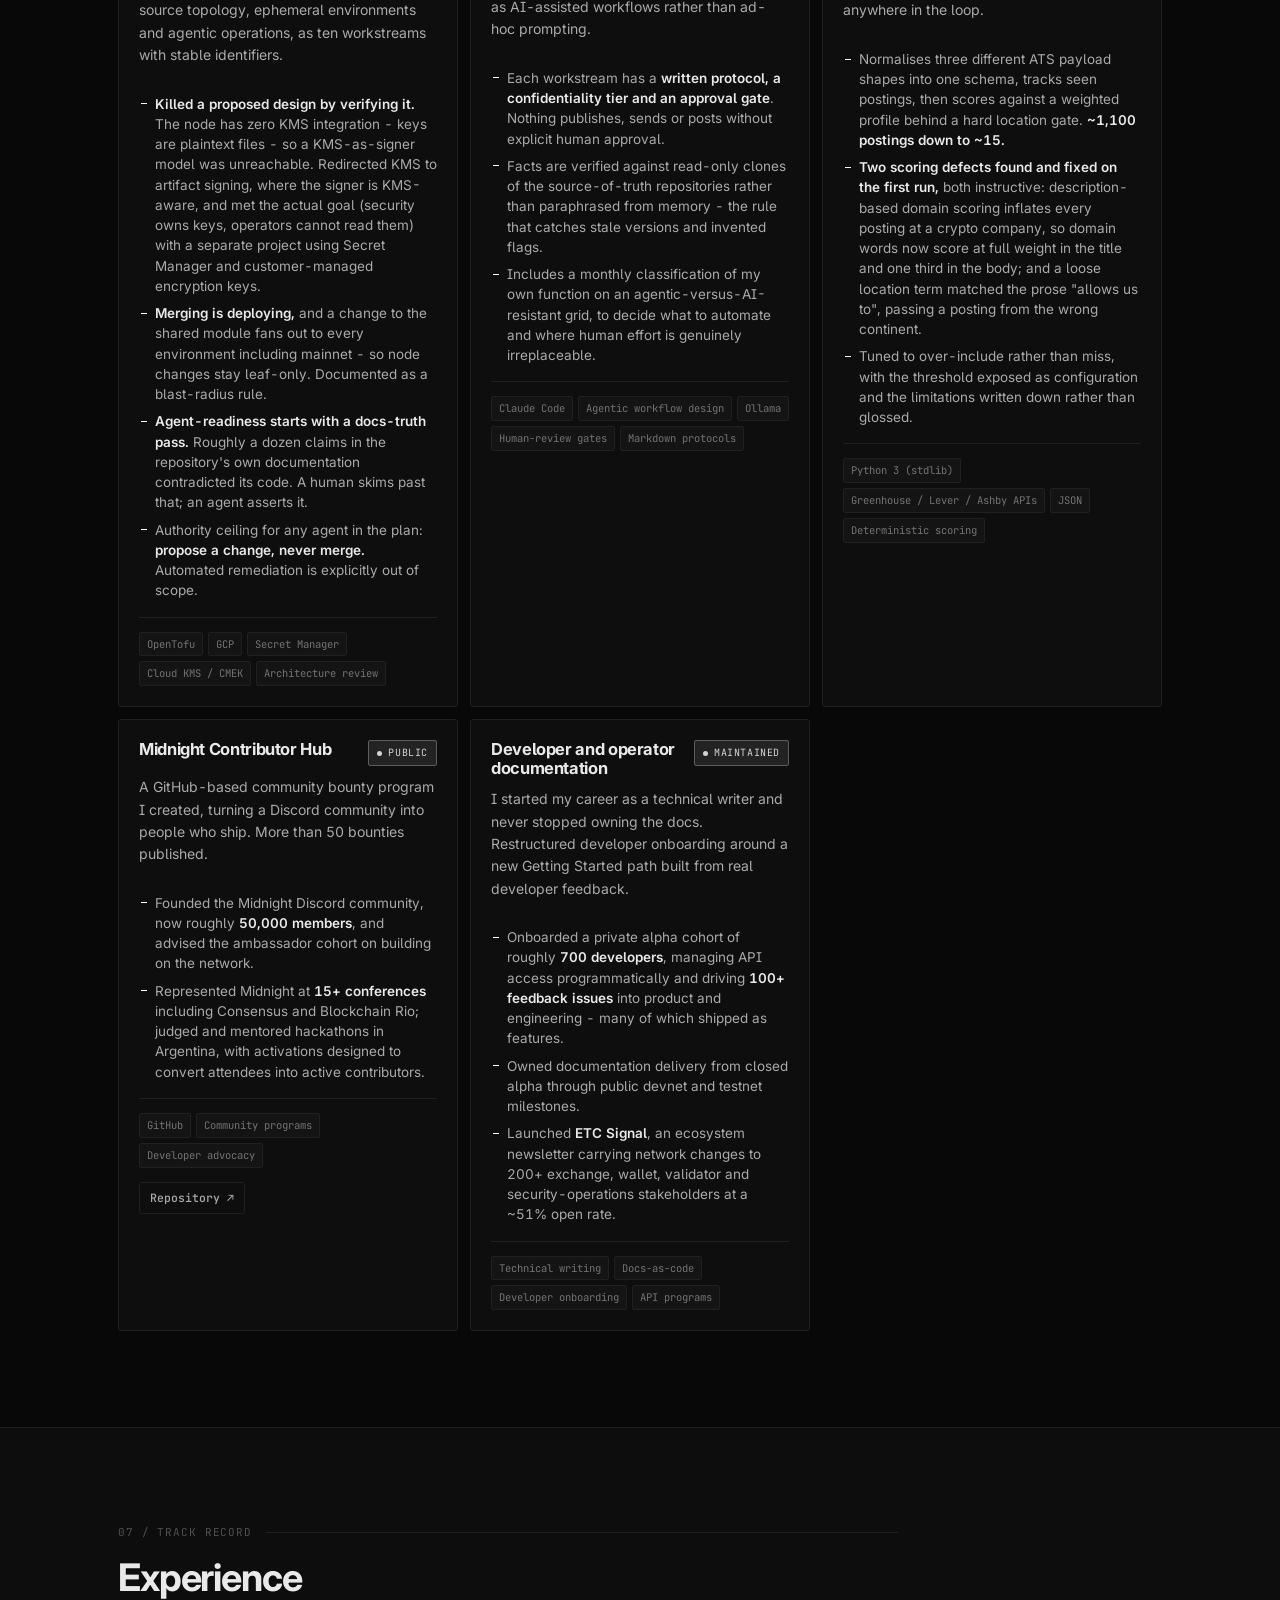
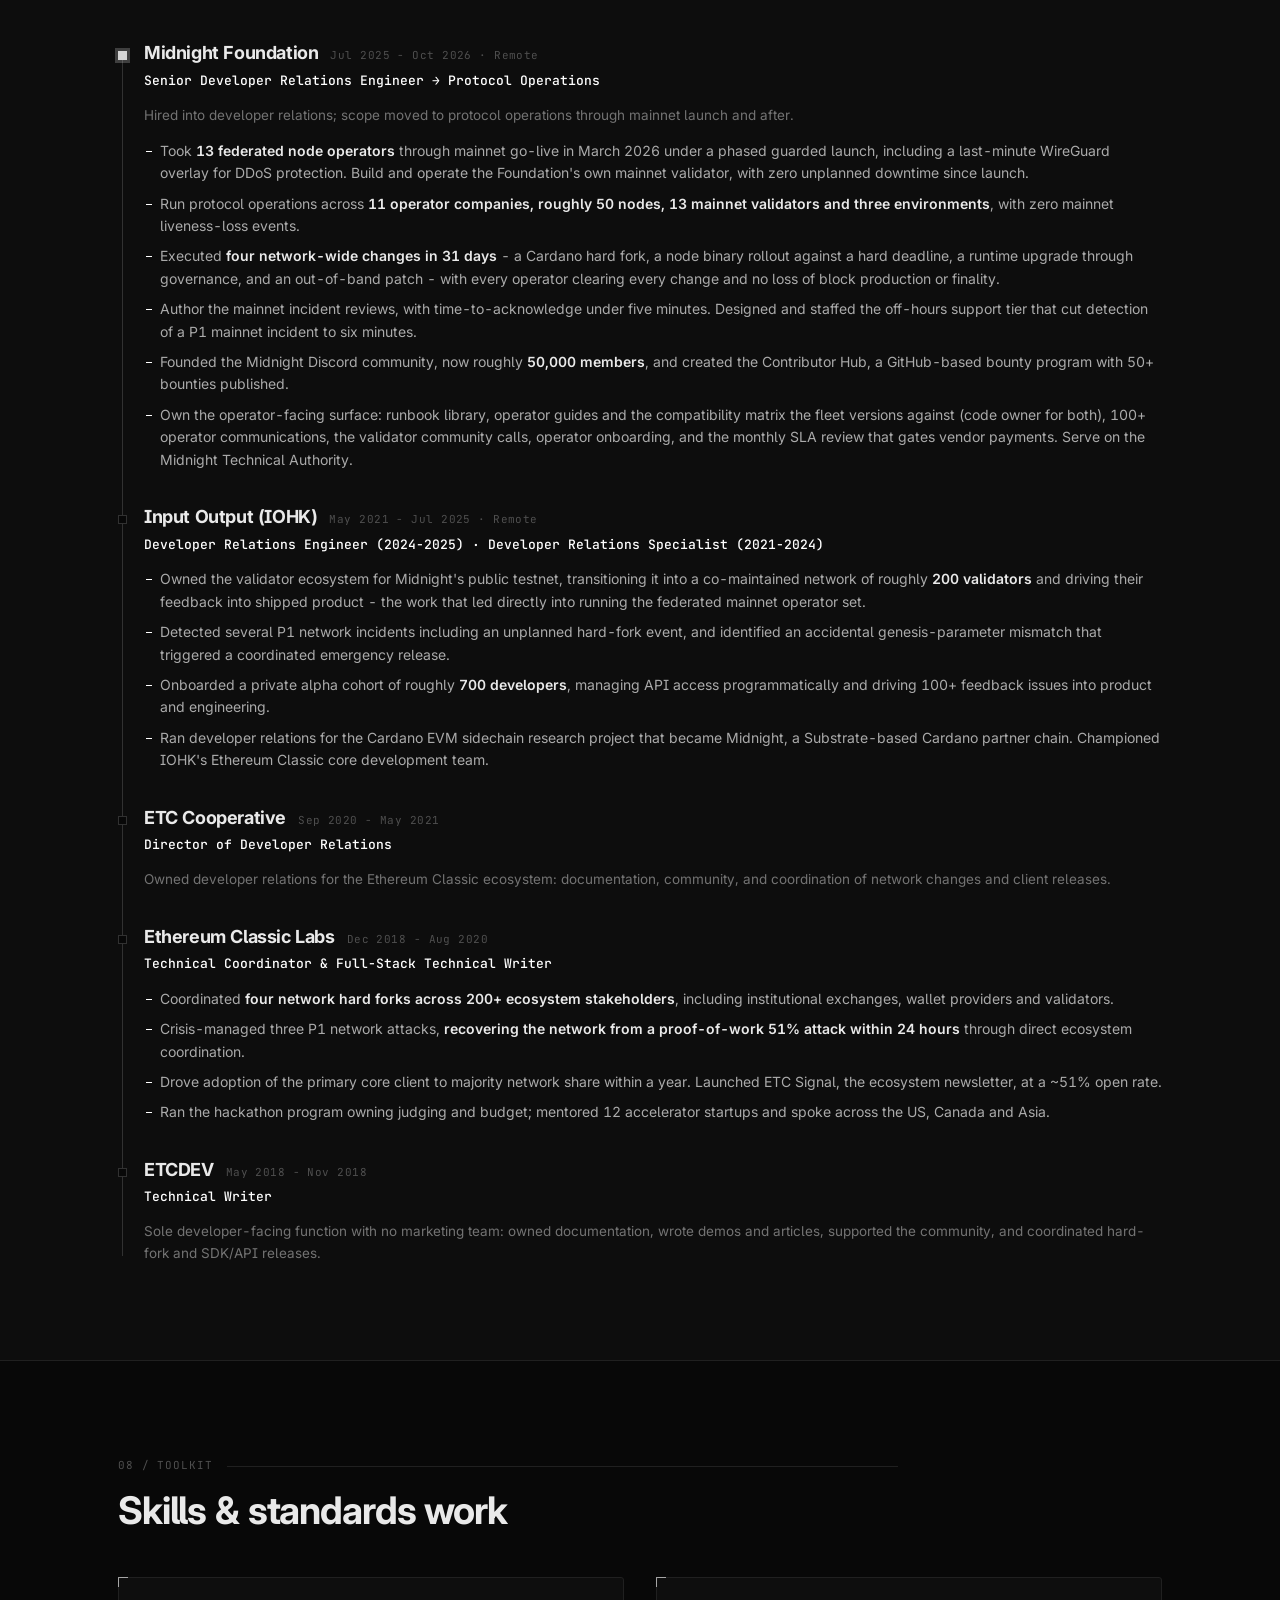
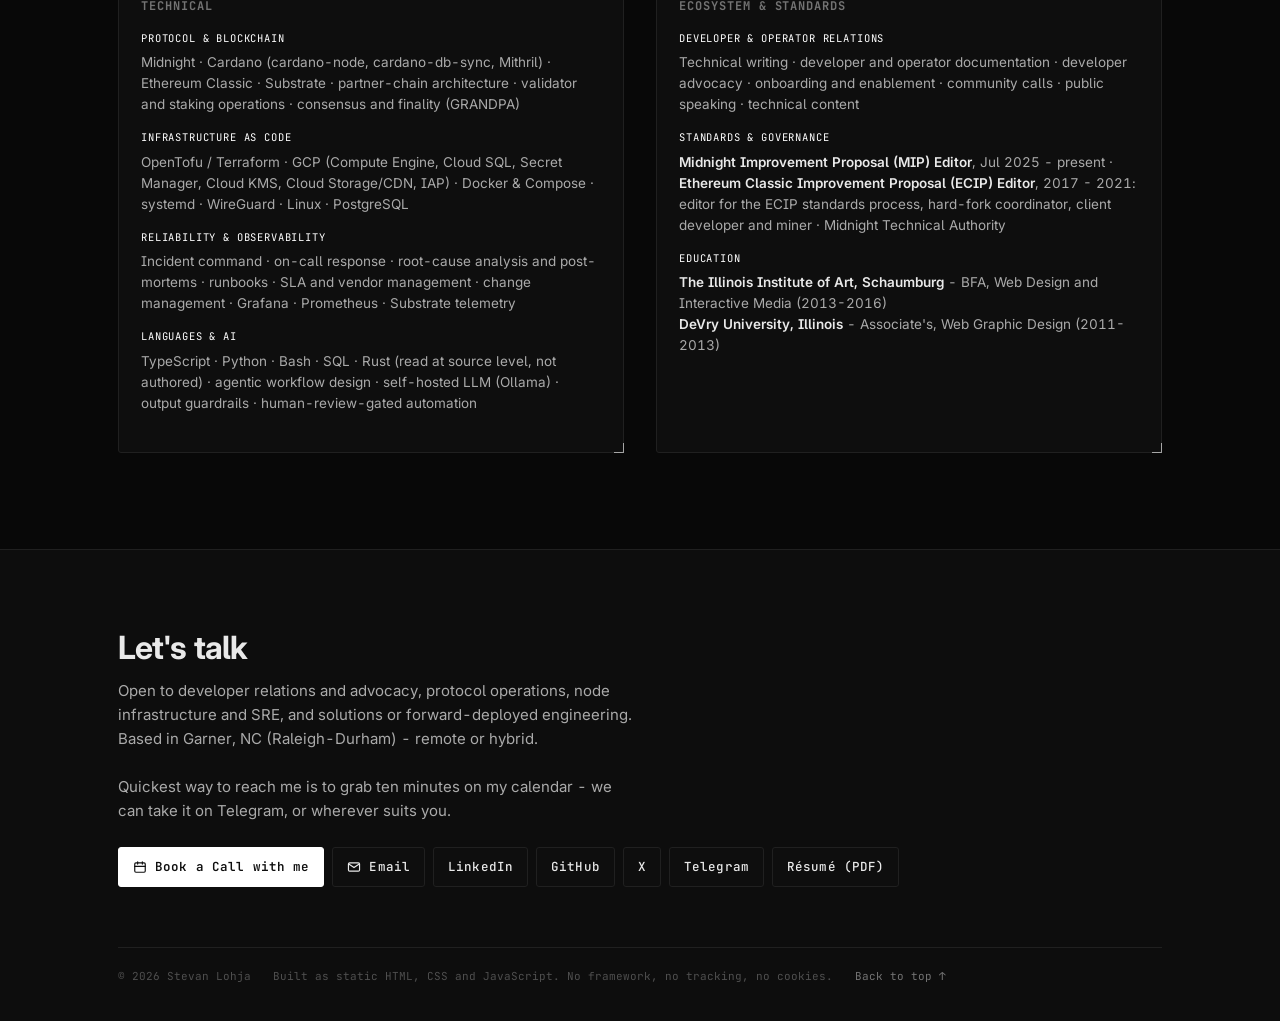
==== commit 30624298: "feat: blog and init blog post" ====
--- a/index.html
+++ b/index.html
@@ -21,7 +21,7 @@
 <meta property="og:image:height" content="399">
 <meta property="og:image:alt" content="Stevan Lohja">
 
-<link rel="icon" href="data:image/svg+xml,<svg xmlns='http://www.w3.org/2000/svg' viewBox='0 0 32 32'><rect width='32' height='32' rx='3' fill='%2307080a'/><rect x='7' y='7' width='6' height='6' fill='%2358a6ff'/><rect x='7' y='19' width='18' height='2' fill='%2358a6ff' opacity='.55'/><rect x='7' y='24' width='12' height='2' fill='%2358a6ff' opacity='.35'/></svg>">
+<link rel="icon" href="data:image/svg+xml,<svg xmlns='http://www.w3.org/2000/svg' viewBox='0 0 32 32'><rect width='32' height='32' rx='3' fill='%23080808'/><rect x='7' y='7' width='6' height='6' fill='%23ffffff'/><rect x='7' y='19' width='18' height='2' fill='%23ffffff' opacity='.55'/><rect x='7' y='24' width='12' height='2' fill='%23ffffff' opacity='.35'/></svg>">
 
 <script>
 /* Set the theme before first paint: a stored choice wins, otherwise dark.
@@ -35,6 +35,8 @@
 <link rel="preconnect" href="https://fonts.gstatic.com" crossorigin>
 <link rel="stylesheet" href="https://fonts.googleapis.com/css2?family=Inter:wght@400;500;600;700;800&family=JetBrains+Mono:wght@400;500;600;700&display=swap">
 <link rel="stylesheet" href="css/styles.css">
+<link rel="alternate" type="application/rss+xml" title="Stevan Lohja - Blog" href="blog/feed.xml">
+<noscript><style>.rv{opacity:1;transform:none}</style></noscript>
 </head>
 <body>
 <a class="skip" href="#main">Skip to content</a>
@@ -58,6 +60,7 @@
       <a href="#enablement">Operations</a>
       <a href="#projects">Projects</a>
       <a href="#experience">Experience</a>
+      <a href="blog/">Blog</a>
       <a href="#contact">Contact</a>
     </nav>
 
--- a/css/styles.css
+++ b/css/styles.css
@@ -1,28 +1,28 @@
 /* ============================================================
    stevanlohja.com
-   Design system: technical dossier. Dark-first, monospace-forward,
-   square geometry, hairline rules. Restraint over
-   spectacle: no glitch, no scanlines, no rain.
+   Design system: technical dossier. Dark-first, monochrome (grayscale
+   black/white/gray only), monospace-forward, square geometry, hairline
+   rules. Restraint over spectacle: no glitch, no scanlines, no rain.
    Two families: Inter (prose) + JetBrains Mono (labels, data, UI).
    ============================================================ */
 
-/* ---------- tokens: dark (default) ---------- */
+/* ---------- tokens: dark (default) — black, white, gray only ---------- */
 :root {
-  --bg:        #07080a;
-  --bg-1:      #0c0e12;
-  --bg-2:      #11141a;
-  --bg-3:      #171b22;
-  --line:      #1c2028;
-  --line-2:    #2b3140;
-  --fg:        #e6e9ef;
-  --fg-1:      #a3abb9;
-  --fg-2:      #6b7385;
-  --fg-3:      #48505f;
-  --accent:    #58a6ff;
-  --accent-dim:#0f2340;
-  --accent-fg: #06101c;
-  --ok:        #3fb950;
-  --warn:      #d29922;
+  --bg:        #080808;
+  --bg-1:      #0e0e0e;
+  --bg-2:      #141414;
+  --bg-3:      #1b1b1b;
+  --line:      #202020;
+  --line-2:    #313131;
+  --fg:        #e9e9e9;
+  --fg-1:      #aaaaaa;
+  --fg-2:      #737373;
+  --fg-3:      #4f4f4f;
+  --accent:    #ffffff;
+  --accent-dim:#202020;
+  --accent-fg: #0e0e0e;
+  --ok:        #d4d4d4;
+  --warn:      #8f8f8f;
   --shadow:    0 1px 0 rgba(0,0,0,.5), 0 10px 30px -18px rgba(0,0,0,.9);
 
   --sans: "Inter", -apple-system, BlinkMacSystemFont, "Segoe UI", Helvetica, Arial, sans-serif;
@@ -36,24 +36,24 @@
   color-scheme: dark;
 }
 
-/* ---------- tokens: light (blueprint paper) ---------- */
+/* ---------- tokens: light (paper white) — black, white, gray only ---------- */
 :root[data-theme="light"] {
-  --bg:        #f5f6f8;
+  --bg:        #f6f6f6;
   --bg-1:      #ffffff;
-  --bg-2:      #eef0f3;
-  --bg-3:      #e4e7ec;
-  --line:      #d7dbe2;
-  --line-2:    #bfc6d1;
-  --fg:        #12151b;
-  --fg-1:      #454c59;
-  --fg-2:      #687083;
-  --fg-3:      #9199a9;
-  --accent:    #0969da;
-  --accent-dim:#d6e6fb;
+  --bg-2:      #f0f0f0;
+  --bg-3:      #e7e7e7;
+  --line:      #dbdbdb;
+  --line-2:    #c5c5c5;
+  --fg:        #151515;
+  --fg-1:      #4b4b4b;
+  --fg-2:      #707070;
+  --fg-3:      #989898;
+  --accent:    #000000;
+  --accent-dim:#e4e4e4;
   --accent-fg: #ffffff;
-  --ok:        #1a7f37;
-  --warn:      #9a6700;
-  --shadow:    0 1px 0 rgba(16,24,40,.06), 0 10px 30px -18px rgba(16,24,40,.25);
+  --ok:        #2e2e2e;
+  --warn:      #737373;
+  --shadow:    0 1px 0 rgba(0,0,0,.06), 0 10px 30px -18px rgba(0,0,0,.25);
   color-scheme: light;
 }
 
@@ -293,7 +293,7 @@
   font-size: 11px; color: var(--fg-3); display: flex; align-items: center; gap: 14px; margin-bottom: 14px;
 }
 .sec__num::after { content: ""; flex: 1; height: 1px; background: var(--line); min-width: 40px; }
-.sec h2 { font-size: clamp(26px, 4vw, 38px); letter-spacing: -0.03em; margin-bottom: 12px; }
+.sec h1, .sec h2 { font-size: clamp(26px, 4vw, 38px); letter-spacing: -0.03em; margin-bottom: 12px; }
 .sec__sub { color: var(--fg-1); font-size: clamp(15px, 1.7vw, 16px); }
 
 /* ---------- filter chips ---------- */
@@ -461,10 +461,65 @@
 .rv.is-in { opacity: 1; transform: none; }
 @media (prefers-reduced-motion: reduce) { .rv { opacity: 1; transform: none; transition: none; } }
 
+/* ---------- blog ---------- */
+.bgrid { display: grid; grid-template-columns: repeat(auto-fill, minmax(min(340px, 100%), 1fr)); gap: 12px; }
+.jcard__head h3 a { color: inherit; }
+.jcard__head h3 a:hover { color: var(--accent); text-decoration: none; }
+
+/* article page */
+.post { max-width: 780px; }
+.post__head { margin-bottom: clamp(26px, 3.5vw, 40px); }
+.post .post__title { font-size: clamp(30px, 4.6vw, 44px); letter-spacing: -0.03em; line-height: 1.12; margin-bottom: 14px; }
+.post__sub { color: var(--fg-1); font-size: clamp(15px, 1.7vw, 17px); line-height: 1.62; margin-bottom: 16px; }
+.post__foot { margin-top: 38px; padding-top: 24px; border-top: 1px solid var(--line); }
+.post__nav { display: flex; gap: 10px; flex-wrap: wrap; margin-top: 16px; }
+.post__nav .btn { max-width: 100%; overflow: hidden; text-overflow: ellipsis; white-space: nowrap; }
+.backlink { font-family: var(--mono); }
+.backlink::before { content: "\2190\00a0"; color: var(--fg-3); }
+.backlink:hover { color: var(--fg); text-decoration: none; }
+
+/* long-form prose (generated from markdown by scripts/build-blog.mjs) */
+.prose { font-size: 16.5px; line-height: 1.72; overflow-wrap: anywhere; }
+.prose > :first-child { margin-top: 0; }
+.prose p { margin-bottom: 1.15em; }
+.prose h2 { font-size: clamp(21px, 2.6vw, 25px); letter-spacing: -0.022em; line-height: 1.25; margin: 2.1em 0 .55em; }
+.prose h3 { font-size: 18px; letter-spacing: -0.018em; margin: 1.8em 0 .5em; }
+.prose h4 { font-size: 16px; letter-spacing: -0.012em; margin: 1.6em 0 .45em; }
+.prose strong { font-weight: 600; }
+.prose a { text-decoration: underline; text-underline-offset: 3px; text-decoration-thickness: 1px; }
+.prose img { display: block; border: 1px solid var(--line); border-radius: var(--r); margin: .4em 0 1.2em; }
+.prose hr { border: 0; border-top: 1px solid var(--line); margin: 2.4em 0; }
+
+.prose ul, .prose ol { margin: 0 0 1.2em; }
+.prose li { position: relative; padding-left: 18px; margin-bottom: .45em; }
+.prose > ul > li::before { content: ""; position: absolute; left: 2px; top: .82em; width: 7px; height: 1px; background: var(--accent); }
+.prose > ol { counter-reset: pn; }
+.prose > ol > li { counter-increment: pn; }
+.prose > ol > li::before { content: counter(pn); position: absolute; left: 1px; top: .1em; font-family: var(--mono); font-size: 13px; color: var(--fg-2); }
+.prose li li { padding-left: 0; }
+.prose li li::before { display: none; }
+.prose ul ul, .prose ol ul, .prose blockquote ul { list-style: disc; padding-left: 20px; margin-top: .35em; }
+.prose ul ol, .prose ol ol, .prose blockquote ol { list-style: decimal; padding-left: 20px; margin-top: .35em; }
+
+.prose blockquote { margin: 0 0 1.3em; padding: 2px 0 2px 18px; border-left: 2px solid var(--accent); color: var(--fg-1); }
+.prose blockquote p:last-child { margin-bottom: 0; }
+
+.prose code { font-size: .9em; }
+.prose pre { background: var(--bg-2); border: 1px solid var(--line); border-radius: var(--r); padding: 14px 16px; margin: 0 0 1.4em; overflow-x: auto; }
+.prose pre code { border: 0; background: none; padding: 0; font-size: 12.9px; line-height: 1.62; color: var(--fg-1); }
+
+.tablewrap { overflow-x: auto; margin: 0 0 1.4em; }
+.tablewrap table { border-collapse: collapse; width: 100%; font-size: 14.5px; }
+.tablewrap th, .tablewrap td { border: 1px solid var(--line); padding: 8px 13px; text-align: left; }
+.tablewrap th { font-family: var(--mono); font-size: 11px; letter-spacing: .06em; text-transform: uppercase;
+                color: var(--fg-2); background: var(--bg-2); font-weight: 600; }
+.tablewrap td { color: var(--fg-1); }
+.tablewrap td strong { color: var(--fg); }
+
 /* ---------- print ---------- */
 @media print {
   :root { --bg:#fff; --bg-1:#fff; --bg-2:#fff; --bg-3:#fff; --fg:#000; --fg-1:#333; --fg-2:#555;
-          --line:#ccc; --accent:#0645ad; --shadow:none; }
+          --line:#ccc; --accent:#000; --shadow:none; }
   .nav, .cta, .filters, .foot__links, .iconbtn, .tinybtn, .pcard__embed, .skip { display: none !important; }
   .sec, .hero { padding: 18px 0; }
   .rv { opacity: 1; transform: none; }
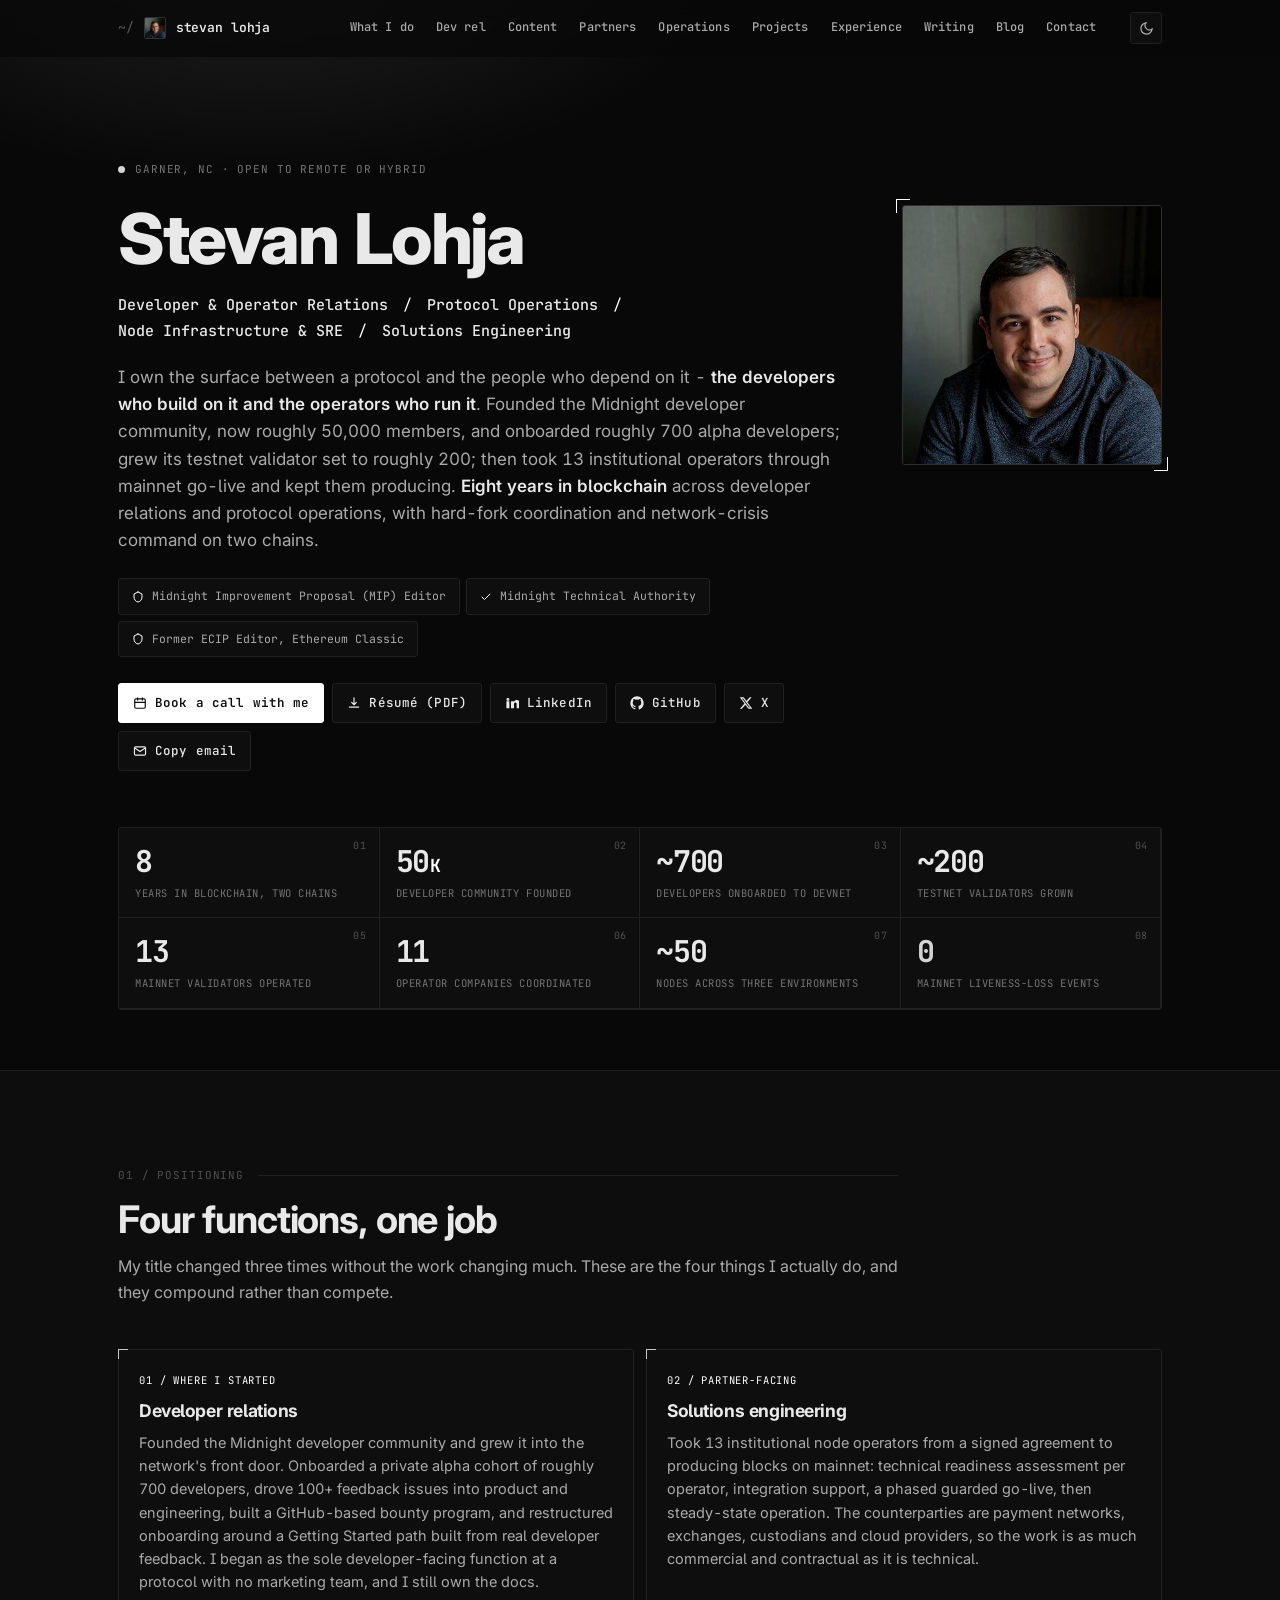
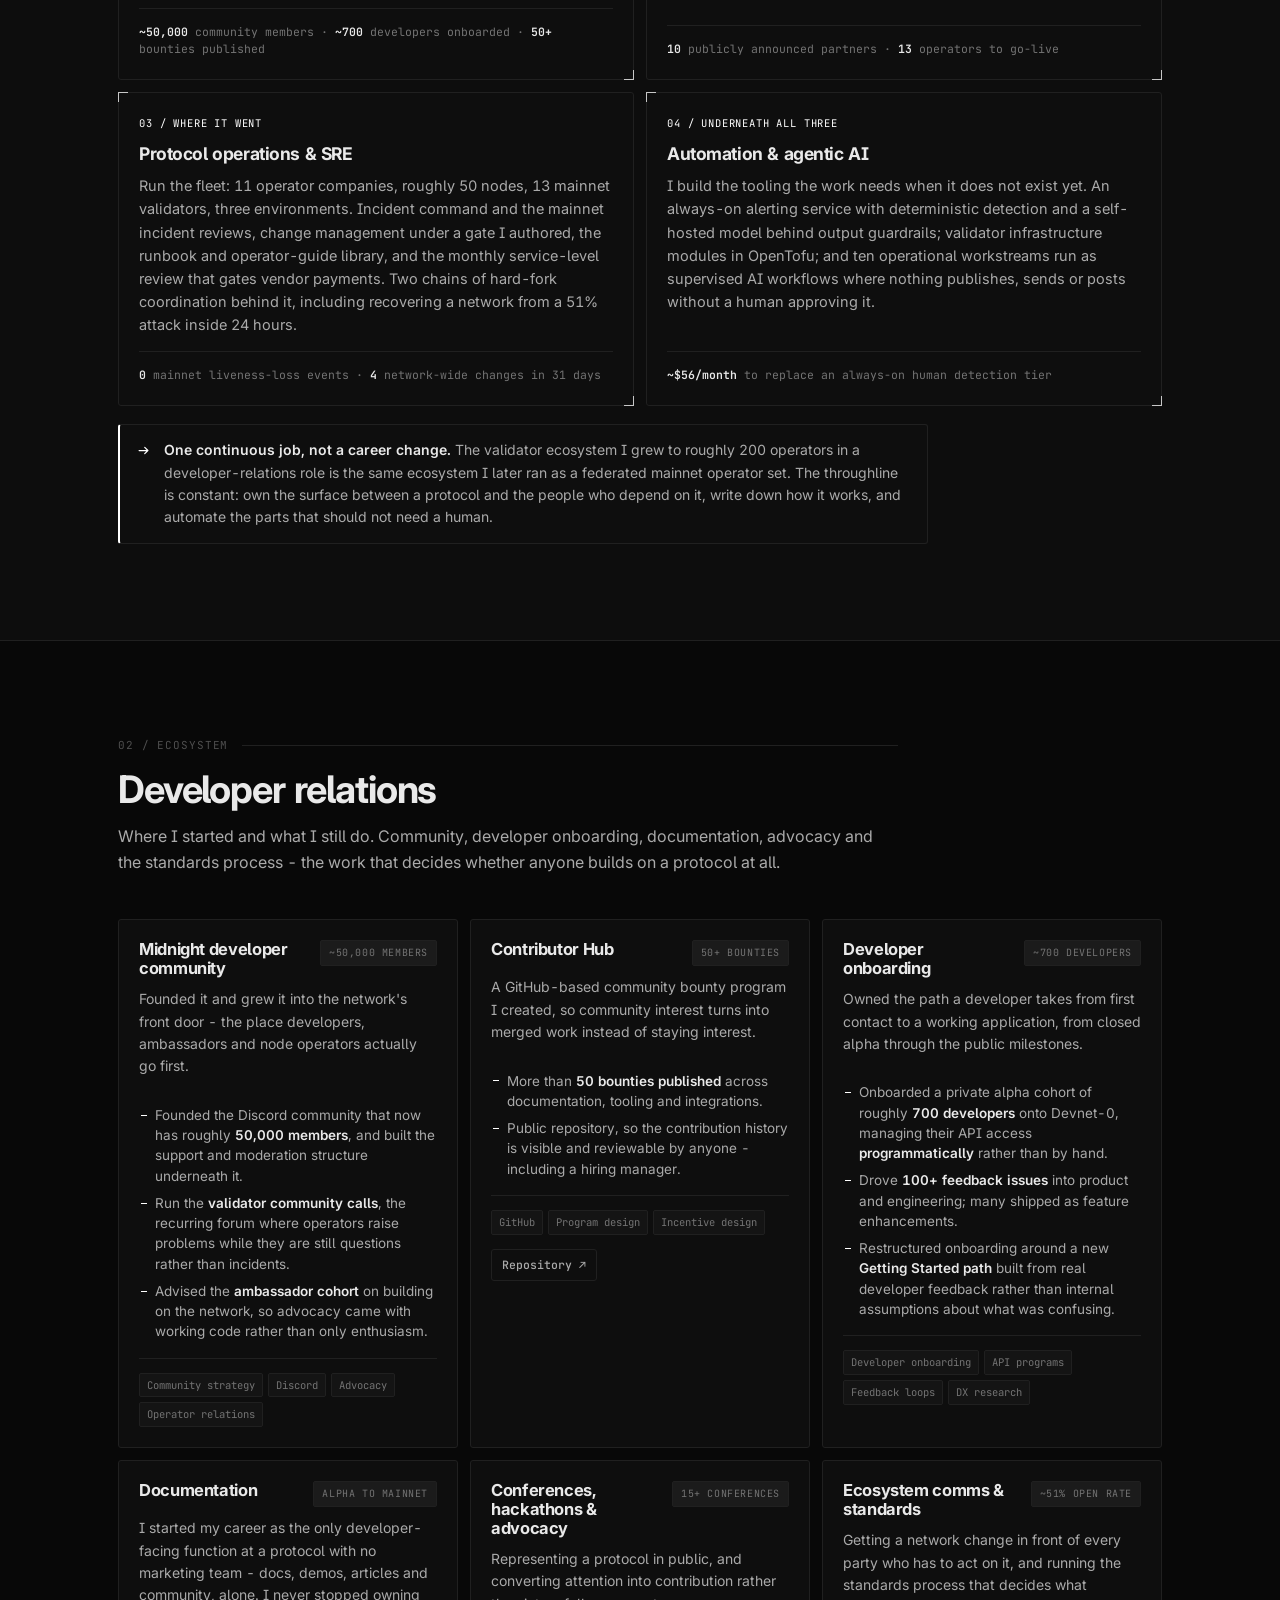
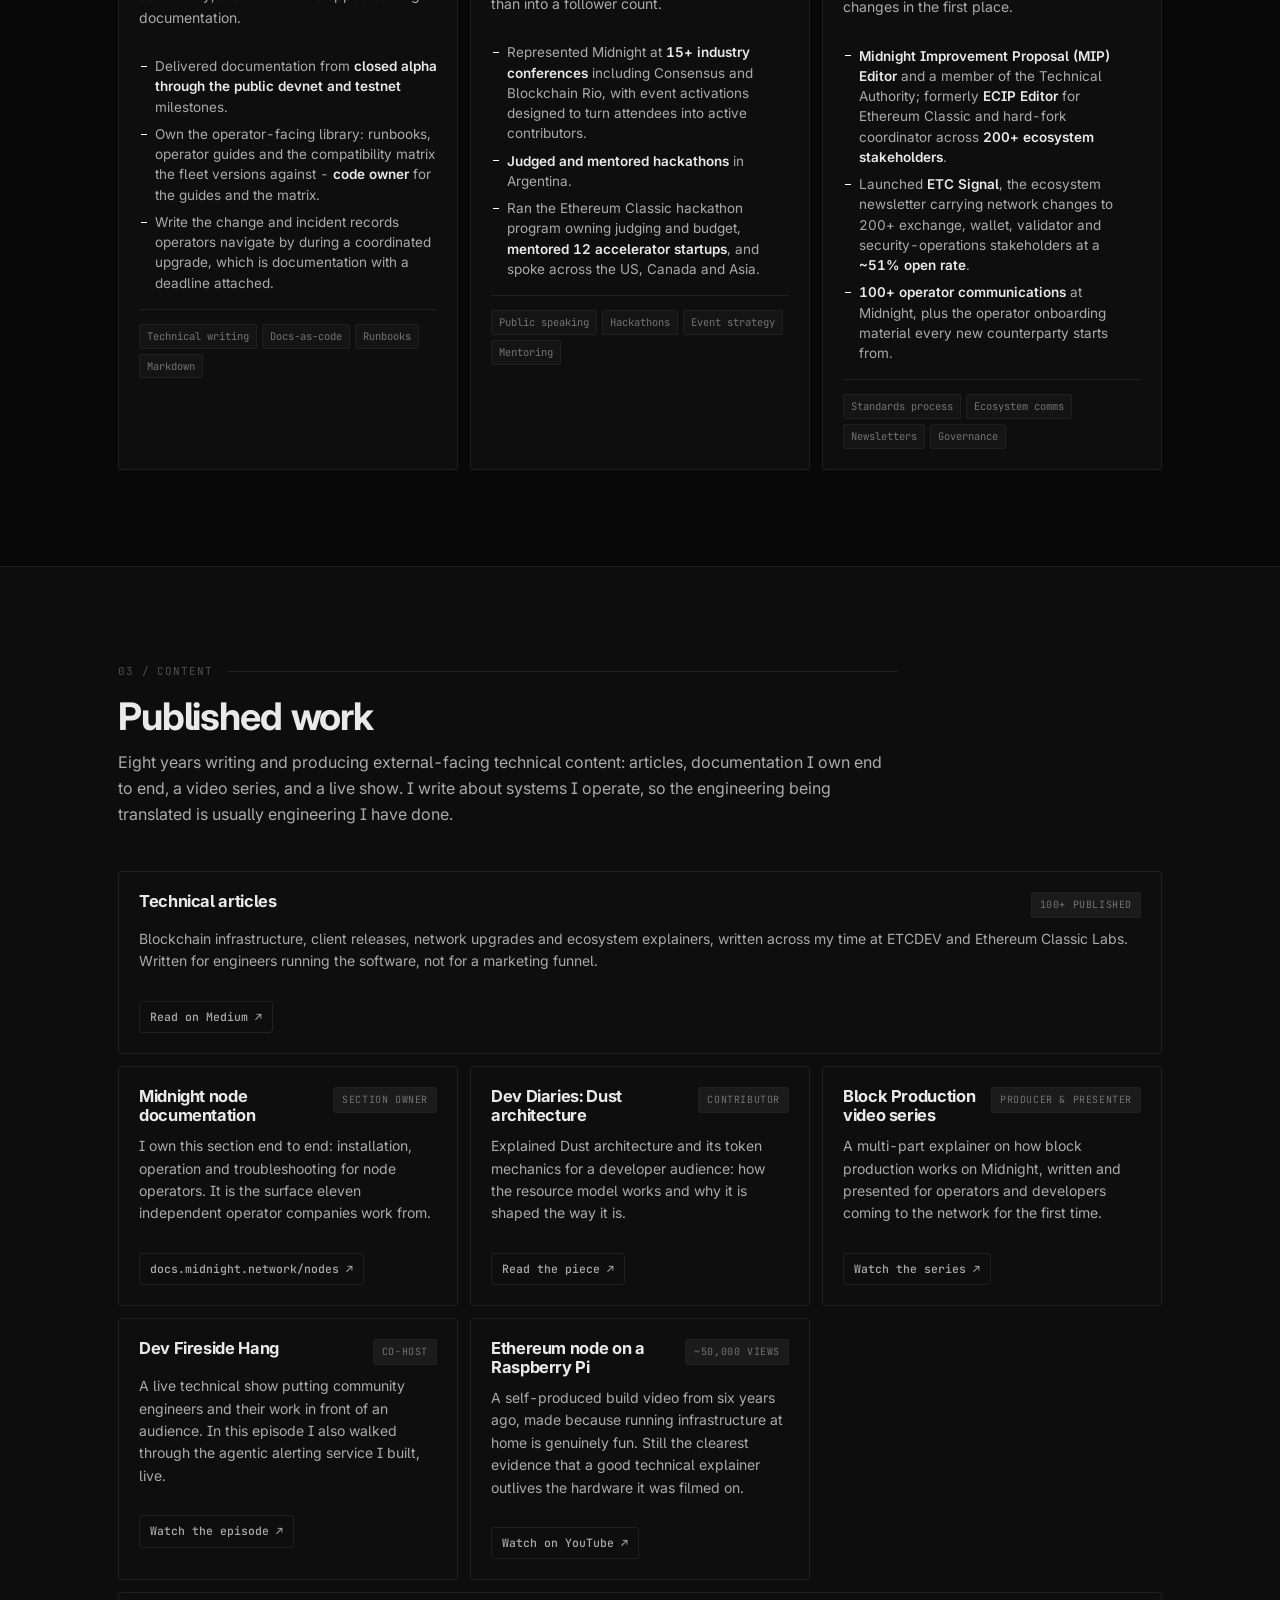
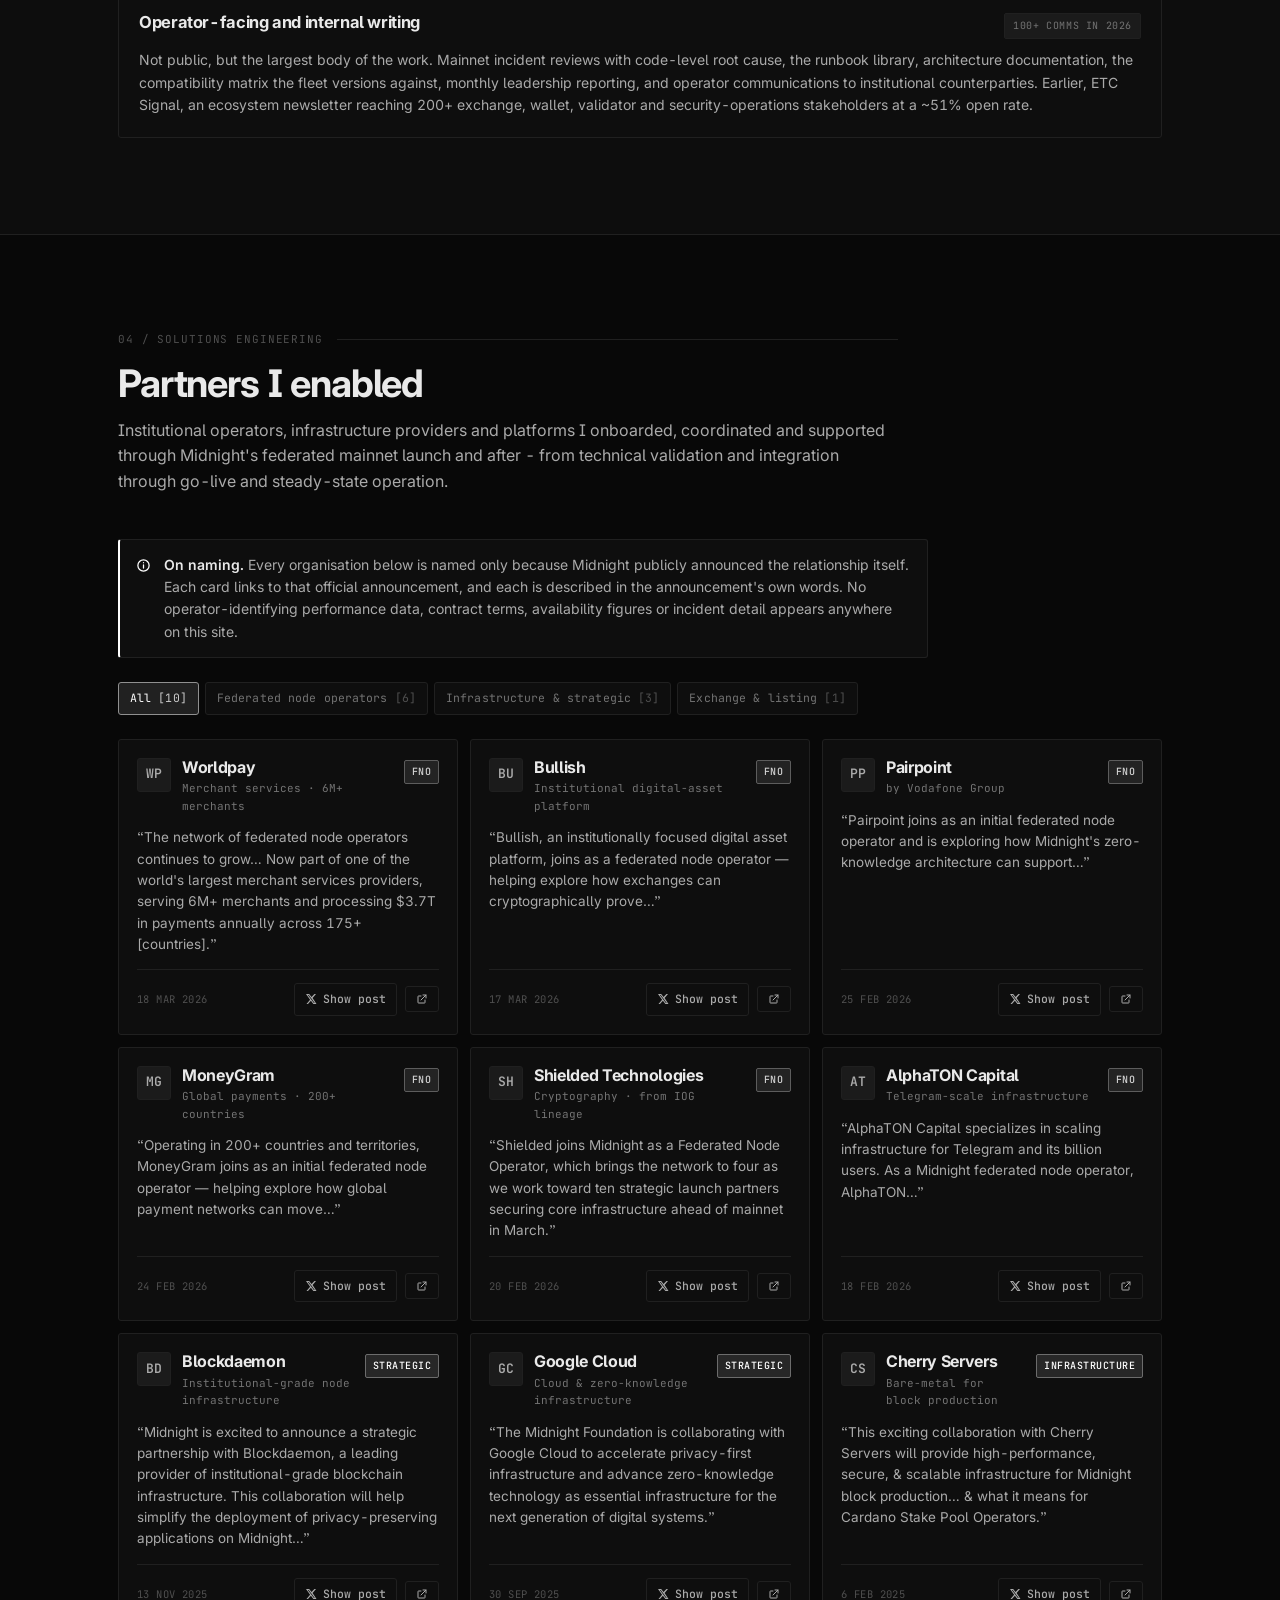
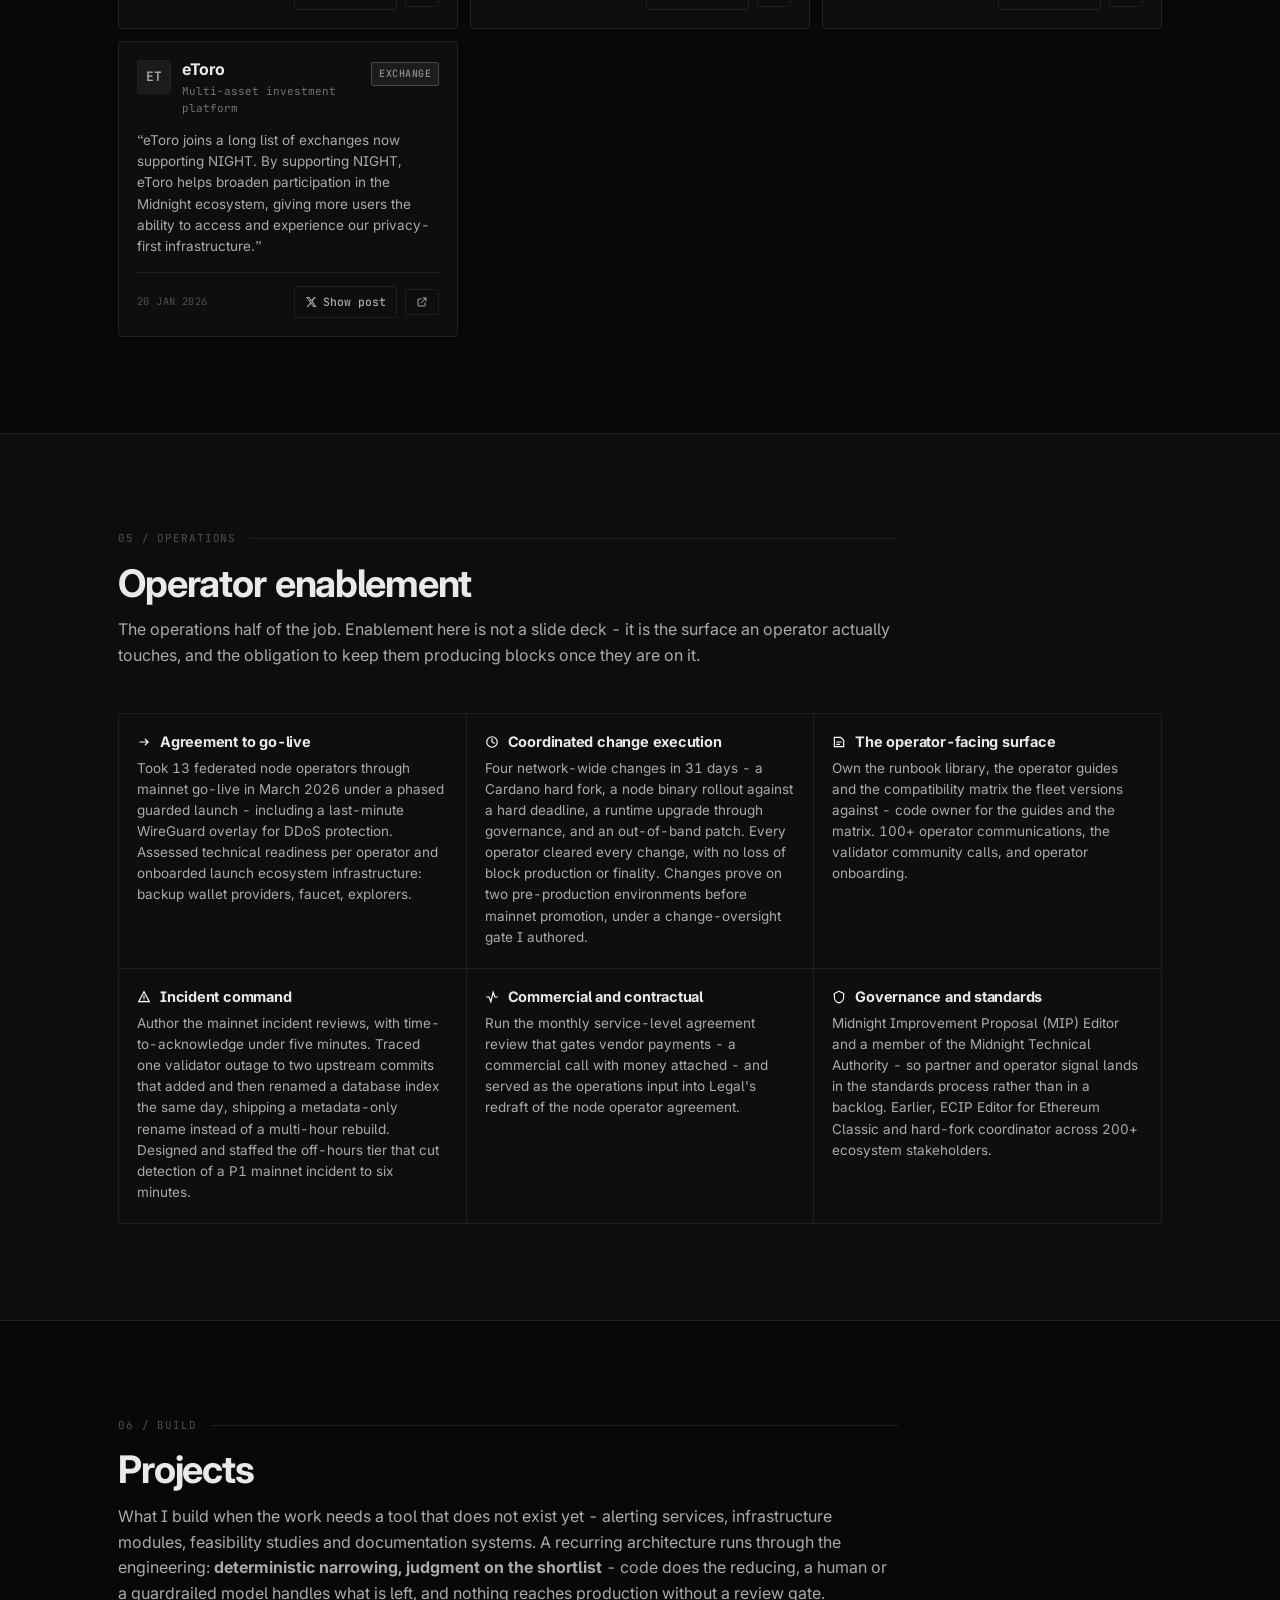
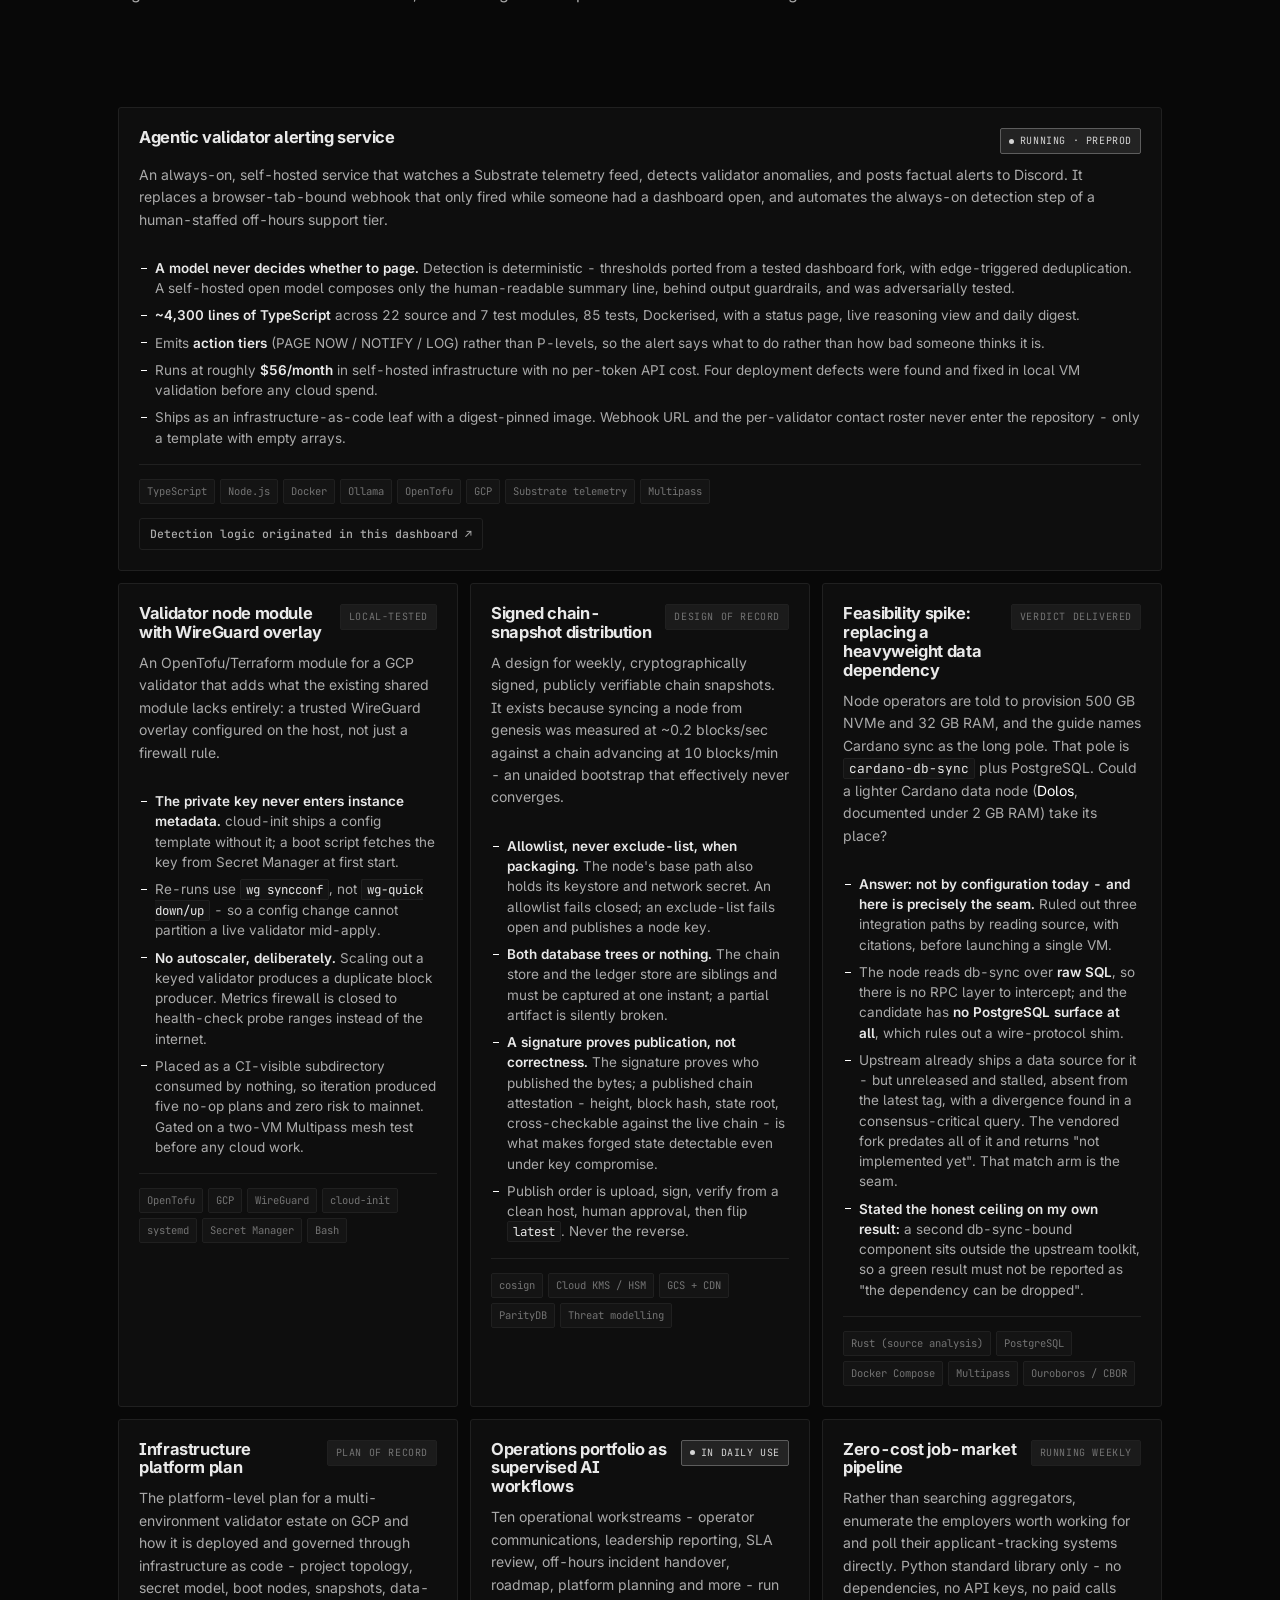
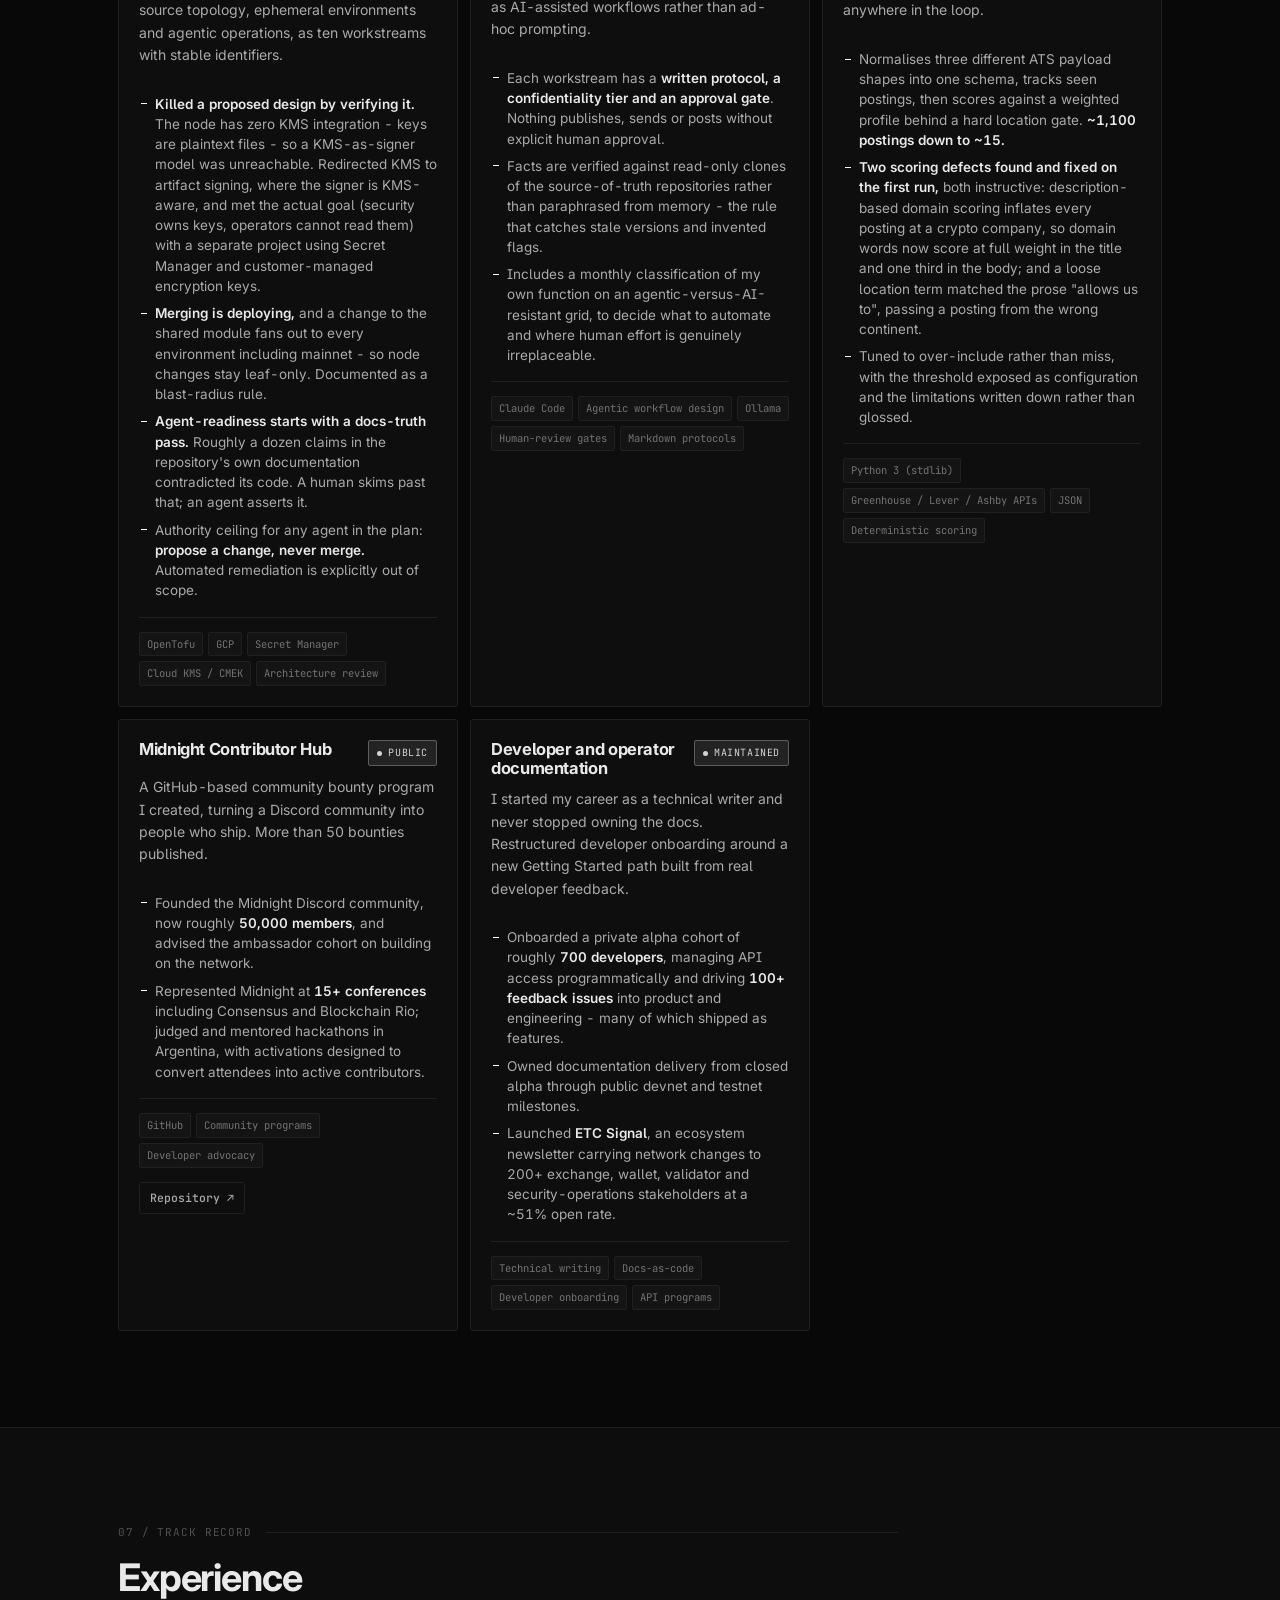
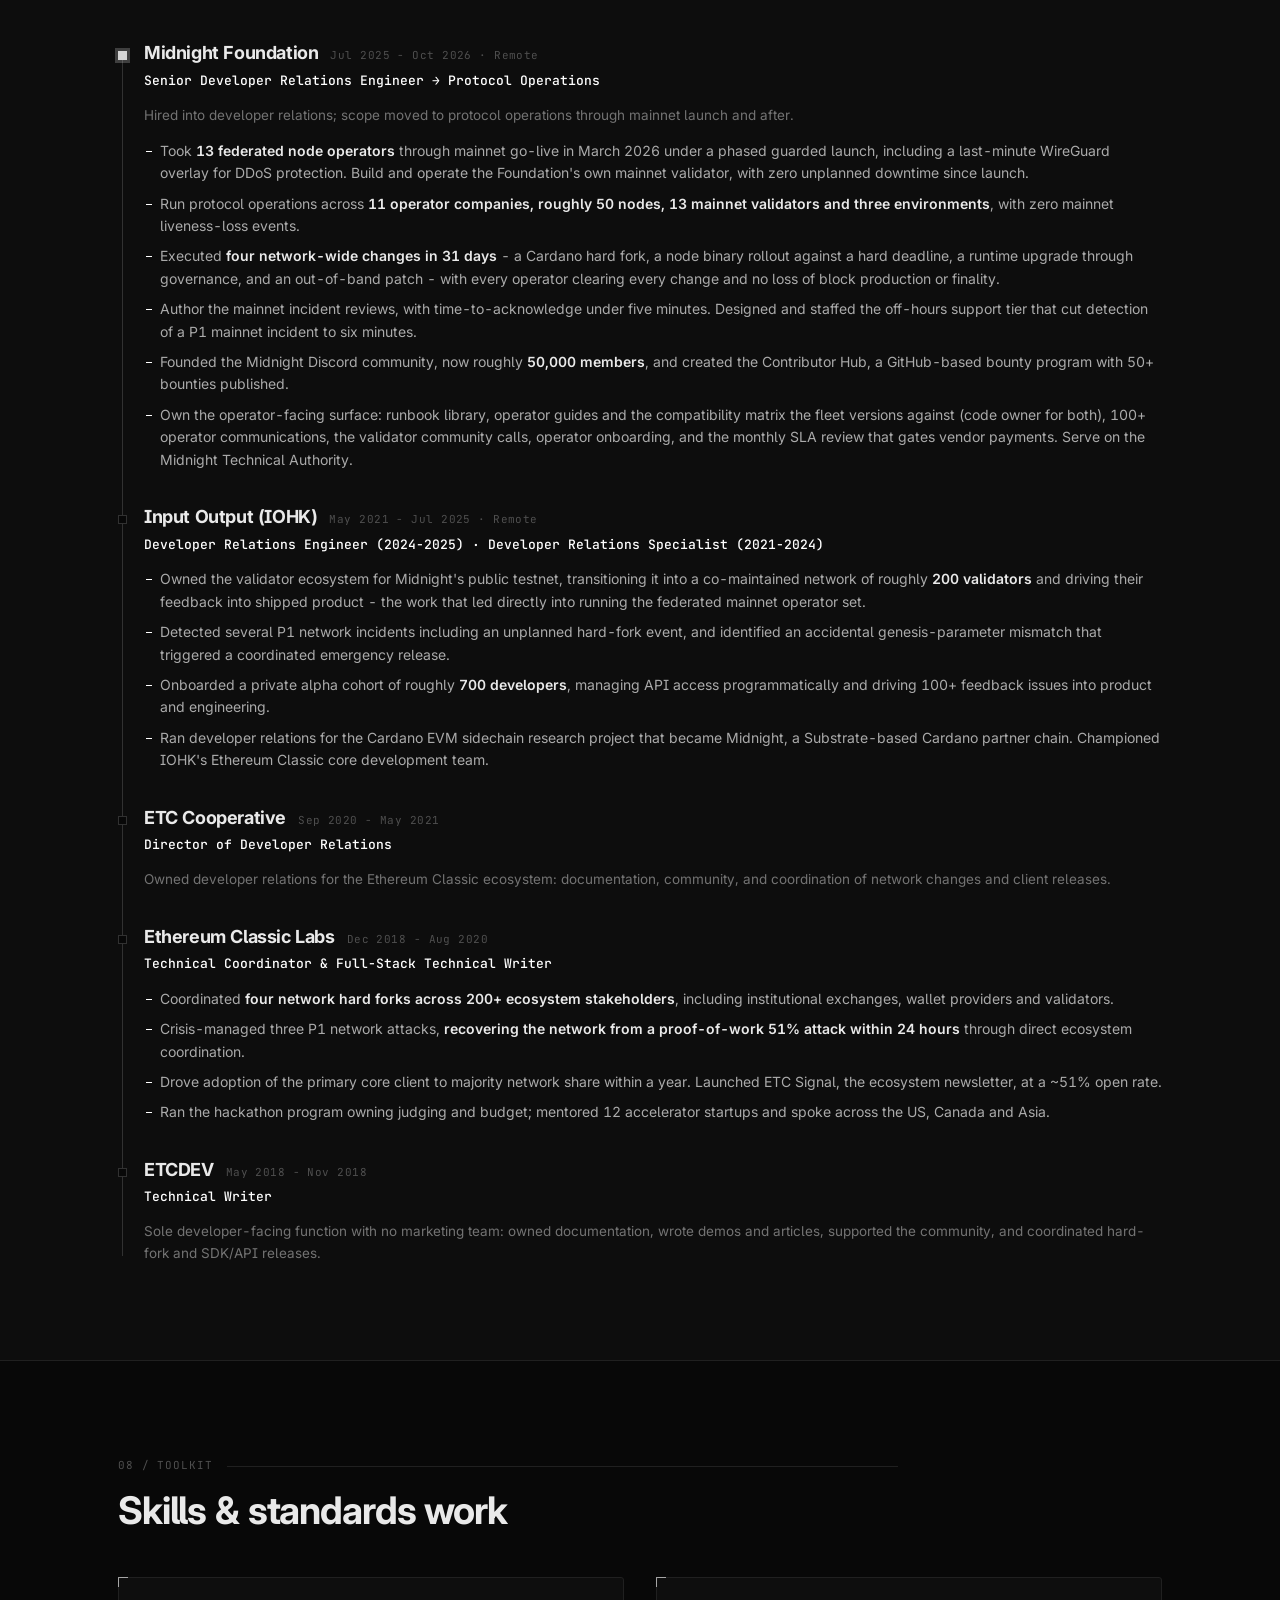
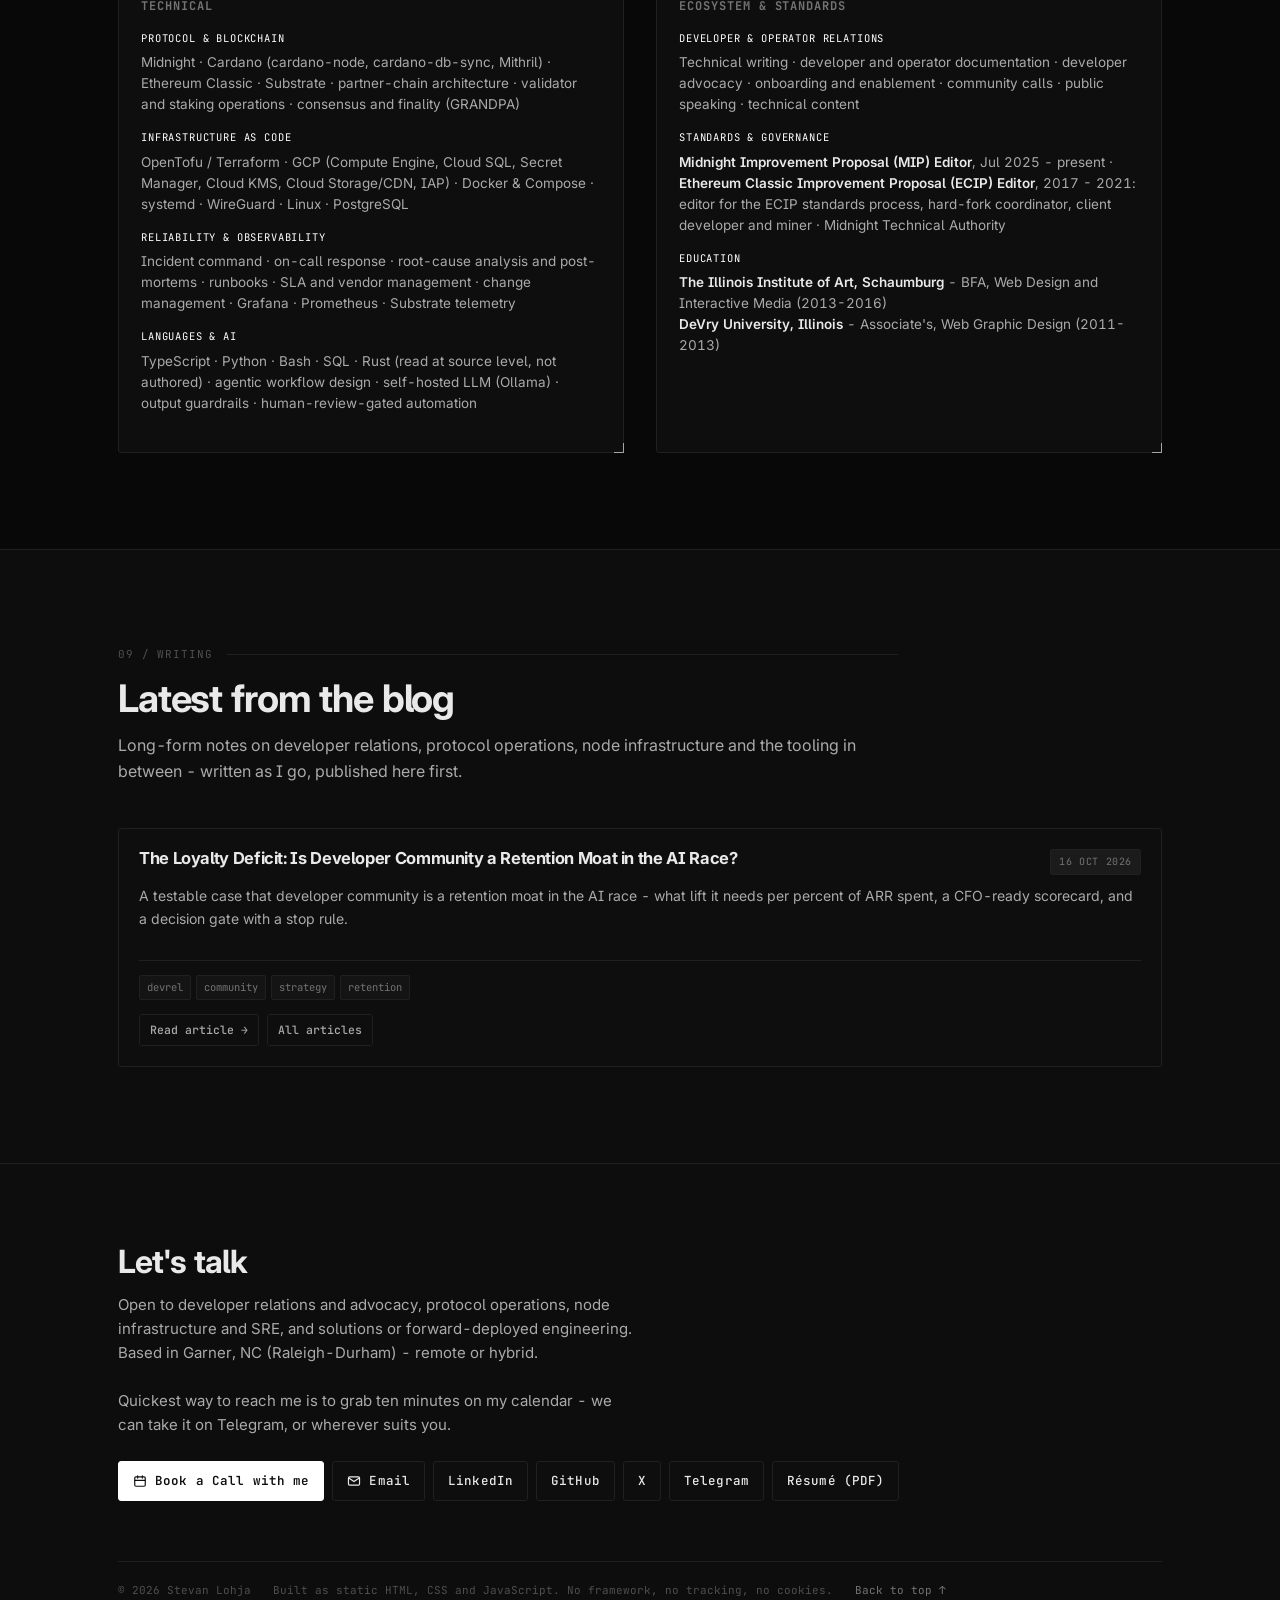
==== commit 2e7611c5: "fix: update blog feature on homepage" ====
--- a/index.html
+++ b/index.html
@@ -60,6 +60,7 @@
       <a href="#enablement">Operations</a>
       <a href="#projects">Projects</a>
       <a href="#experience">Experience</a>
+      <a href="#writing">Writing</a>
       <a href="blog/">Blog</a>
       <a href="#contact">Contact</a>
     </nav>
@@ -1244,6 +1245,37 @@
   </div>
 </section>
 
+<!-- ============ WRITING ============ -->
+<section class="sec sec--alt" id="writing">
+  <div class="wrap">
+    <header class="sec__head rv">
+      <span class="sec__num">09 / Writing</span>
+      <h2>Latest from the blog</h2>
+      <p class="sec__sub">
+        Long-form notes on developer relations, protocol operations, node infrastructure and the
+        tooling in between - written as I go, published here first.
+      </p>
+    </header>
+
+    <!-- LATEST-POST:START -->
+    <div class="jgrid">
+      <article class="jcard jcard--wide">
+        <div class="jcard__head">
+          <h3><a href="blog/2026-10-16-the-loyalty-deficit.html">The Loyalty Deficit: Is Developer Community a Retention Moat in the AI Race?</a></h3>
+          <span class="jcard__state"><time datetime="2026-10-16">16 Oct 2026</time></span>
+        </div>
+        <p>A testable case that developer community is a retention moat in the AI race - what lift it needs per percent of ARR spent, a CFO-ready scorecard, and a decision gate with a stop rule.</p>
+        <ul class="stack"><li>devrel</li><li>community</li><li>strategy</li><li>retention</li></ul>
+        <div class="jcard__links">
+          <a class="tinybtn" href="blog/2026-10-16-the-loyalty-deficit.html">Read article &#8594;</a>
+          <a class="tinybtn" href="blog/">All articles</a>
+        </div>
+      </article>
+    </div>
+  <!-- LATEST-POST:END -->
+  </div>
+</section>
+
 </main>
 
 <!-- ============ FOOTER ============ -->
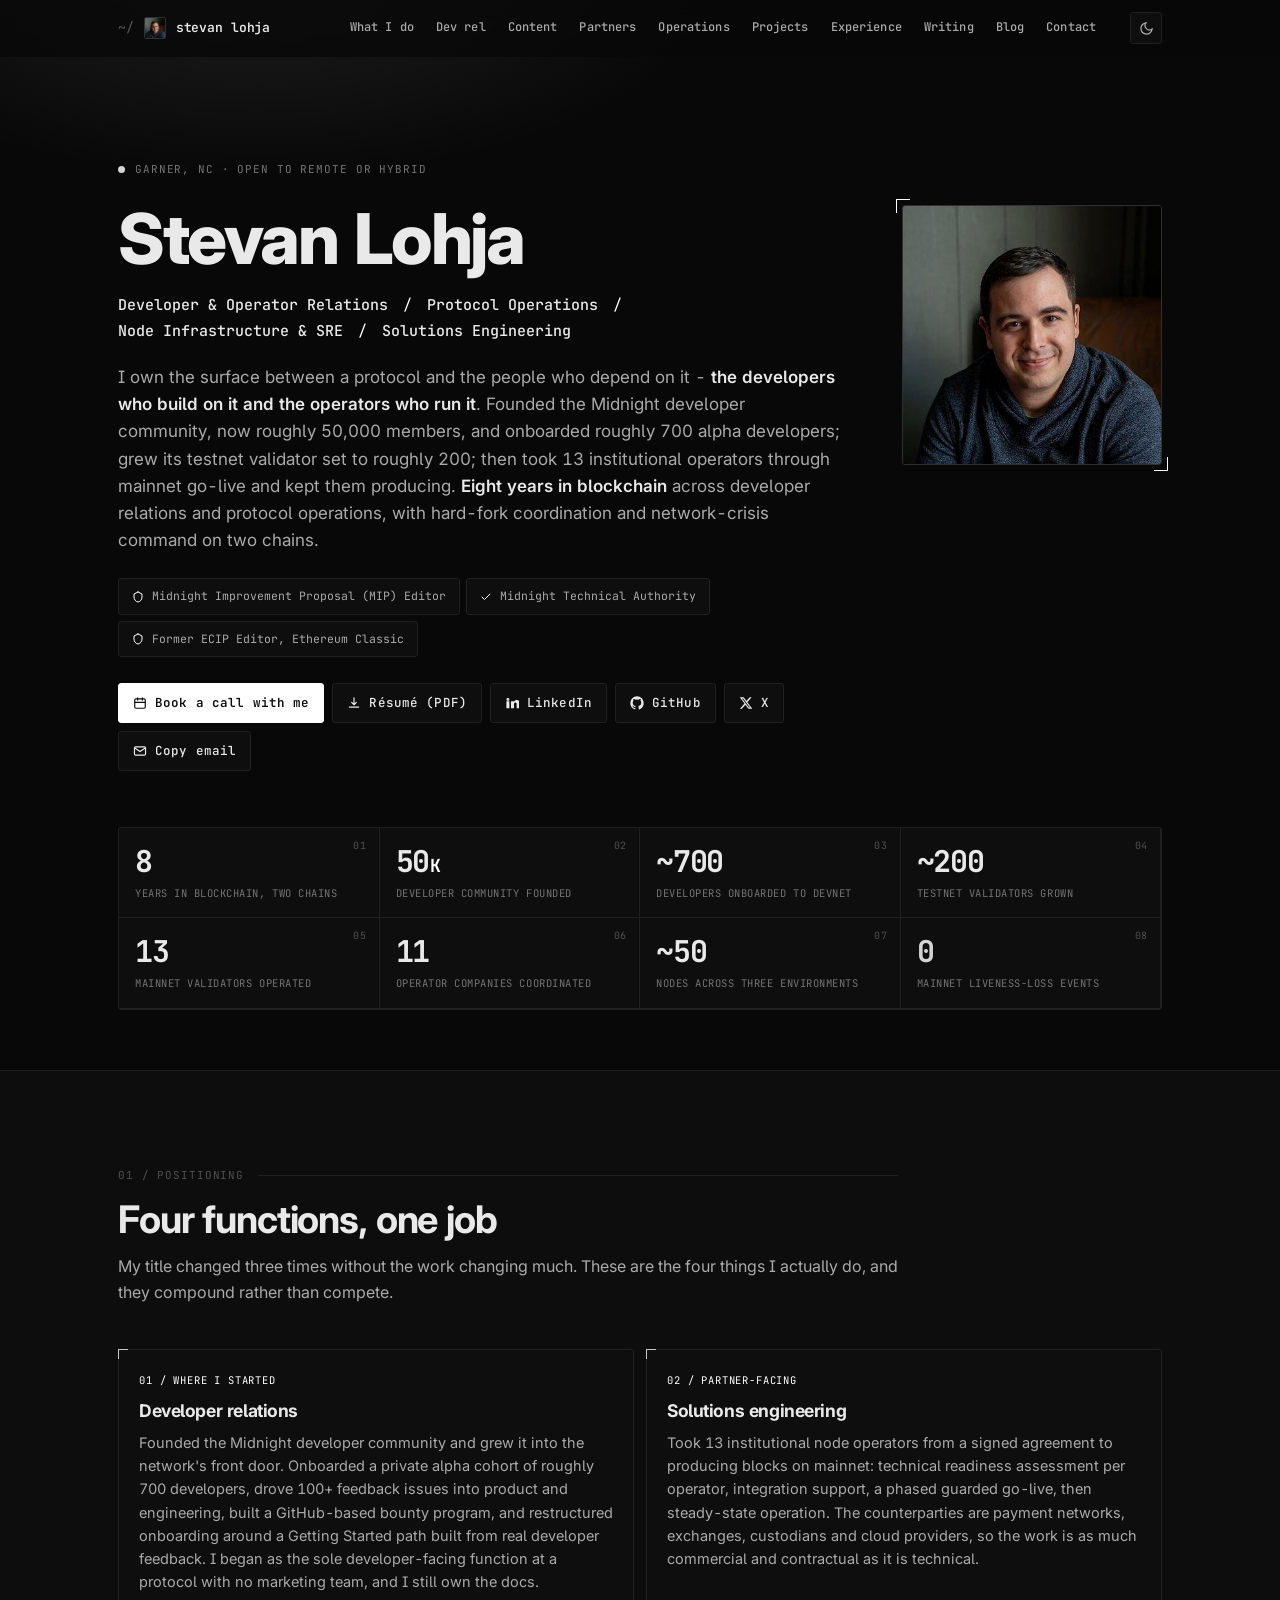
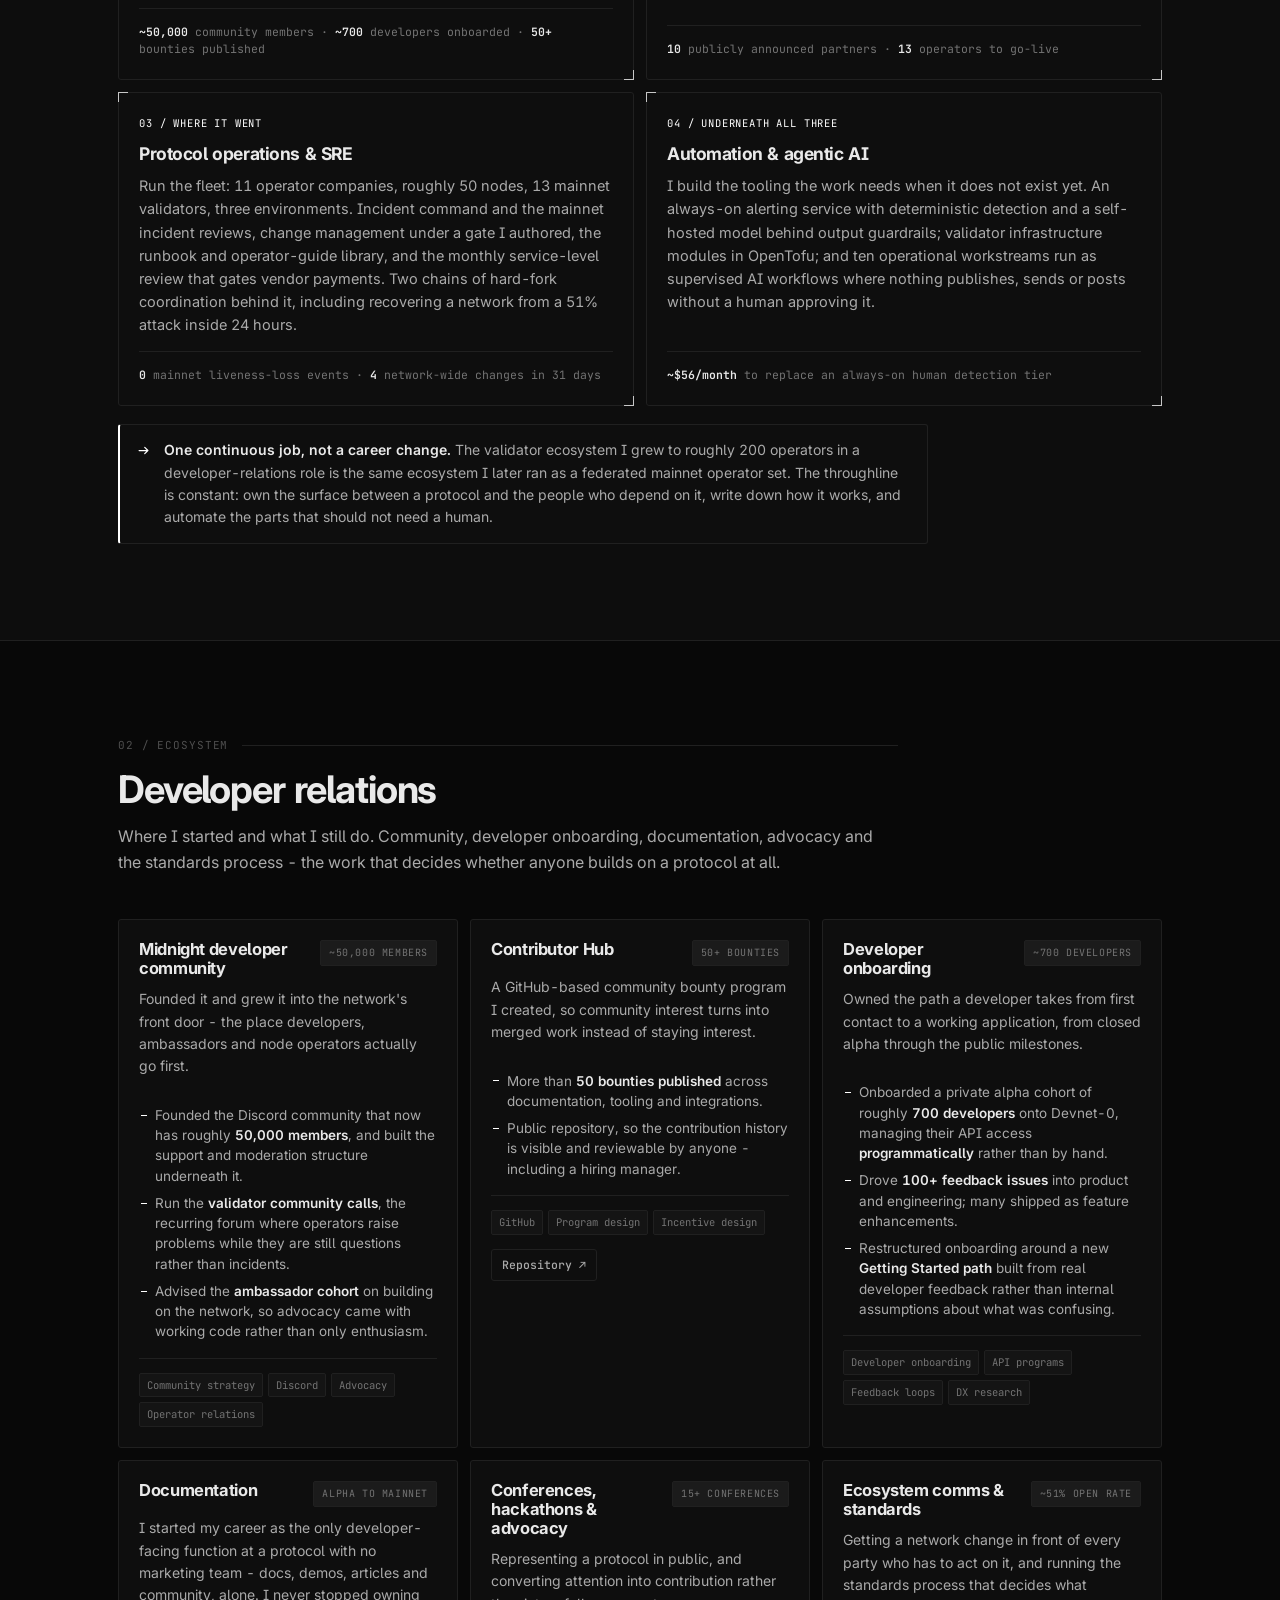
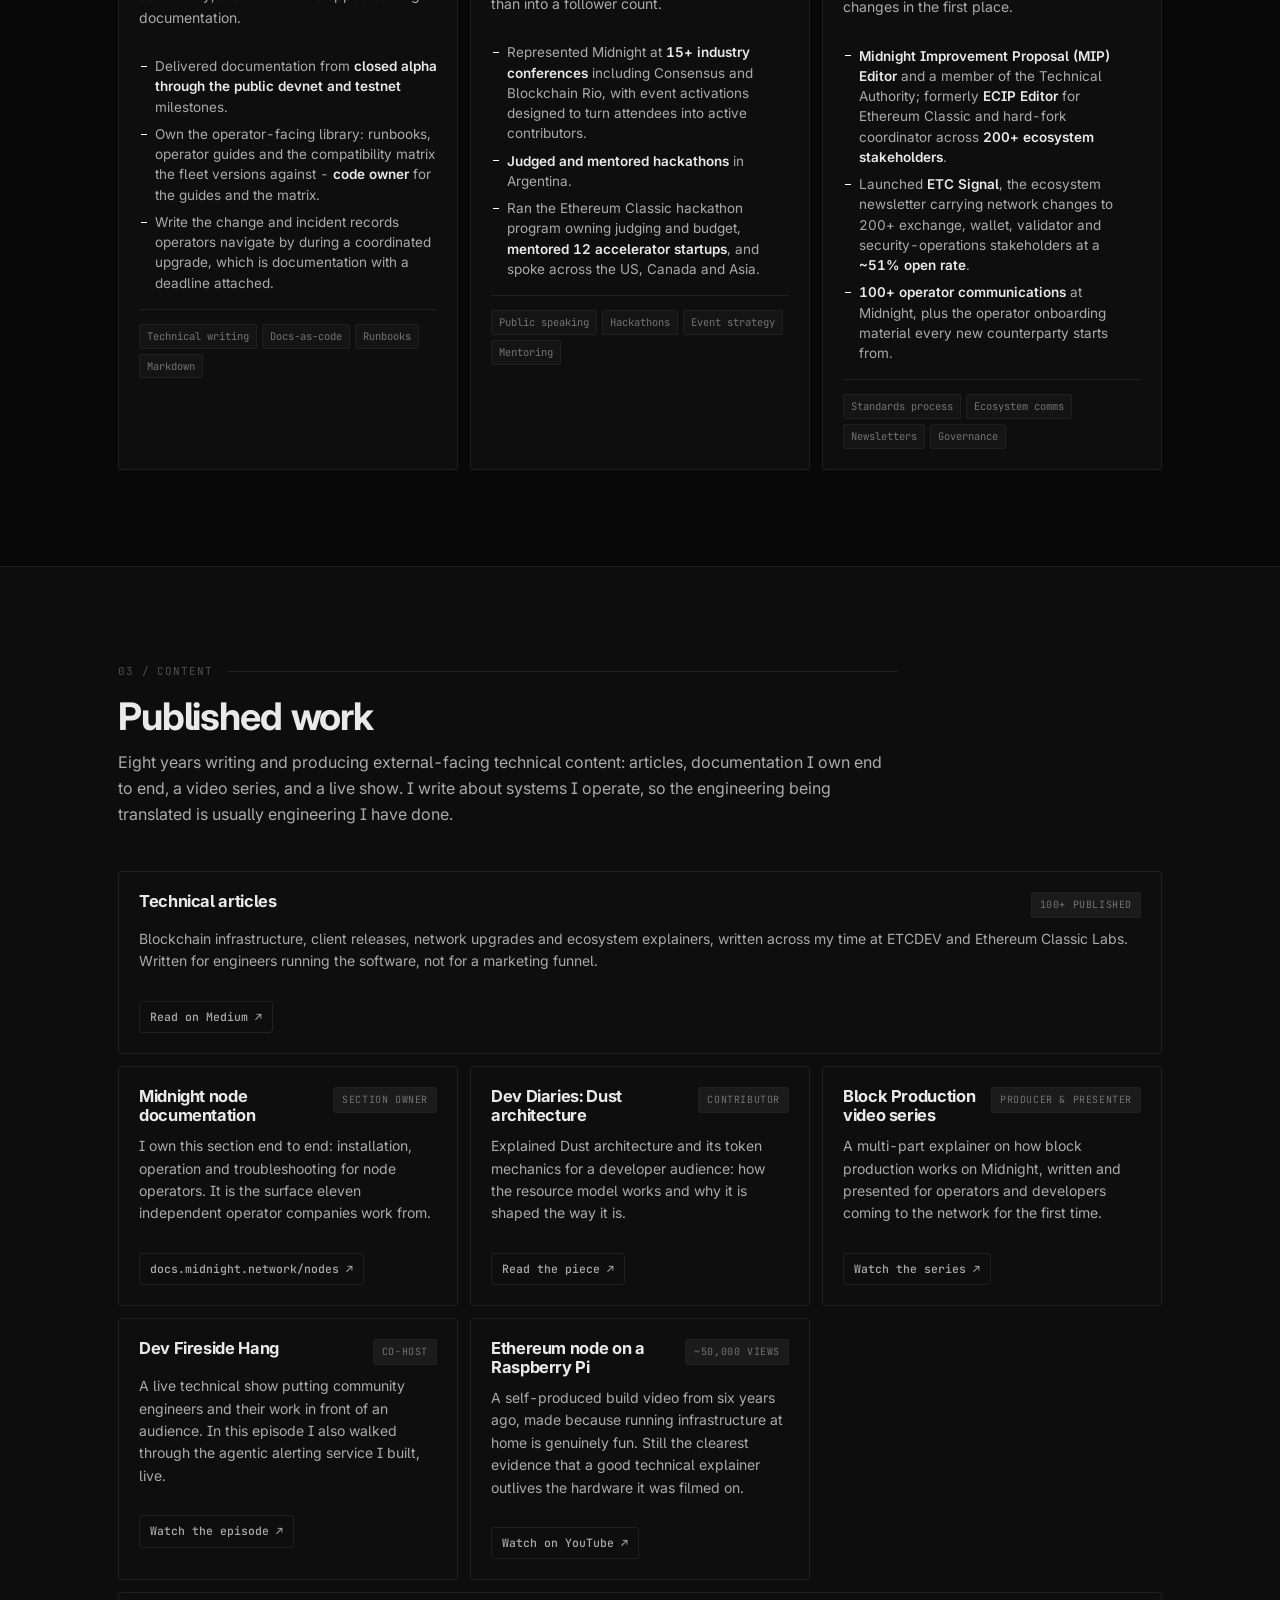
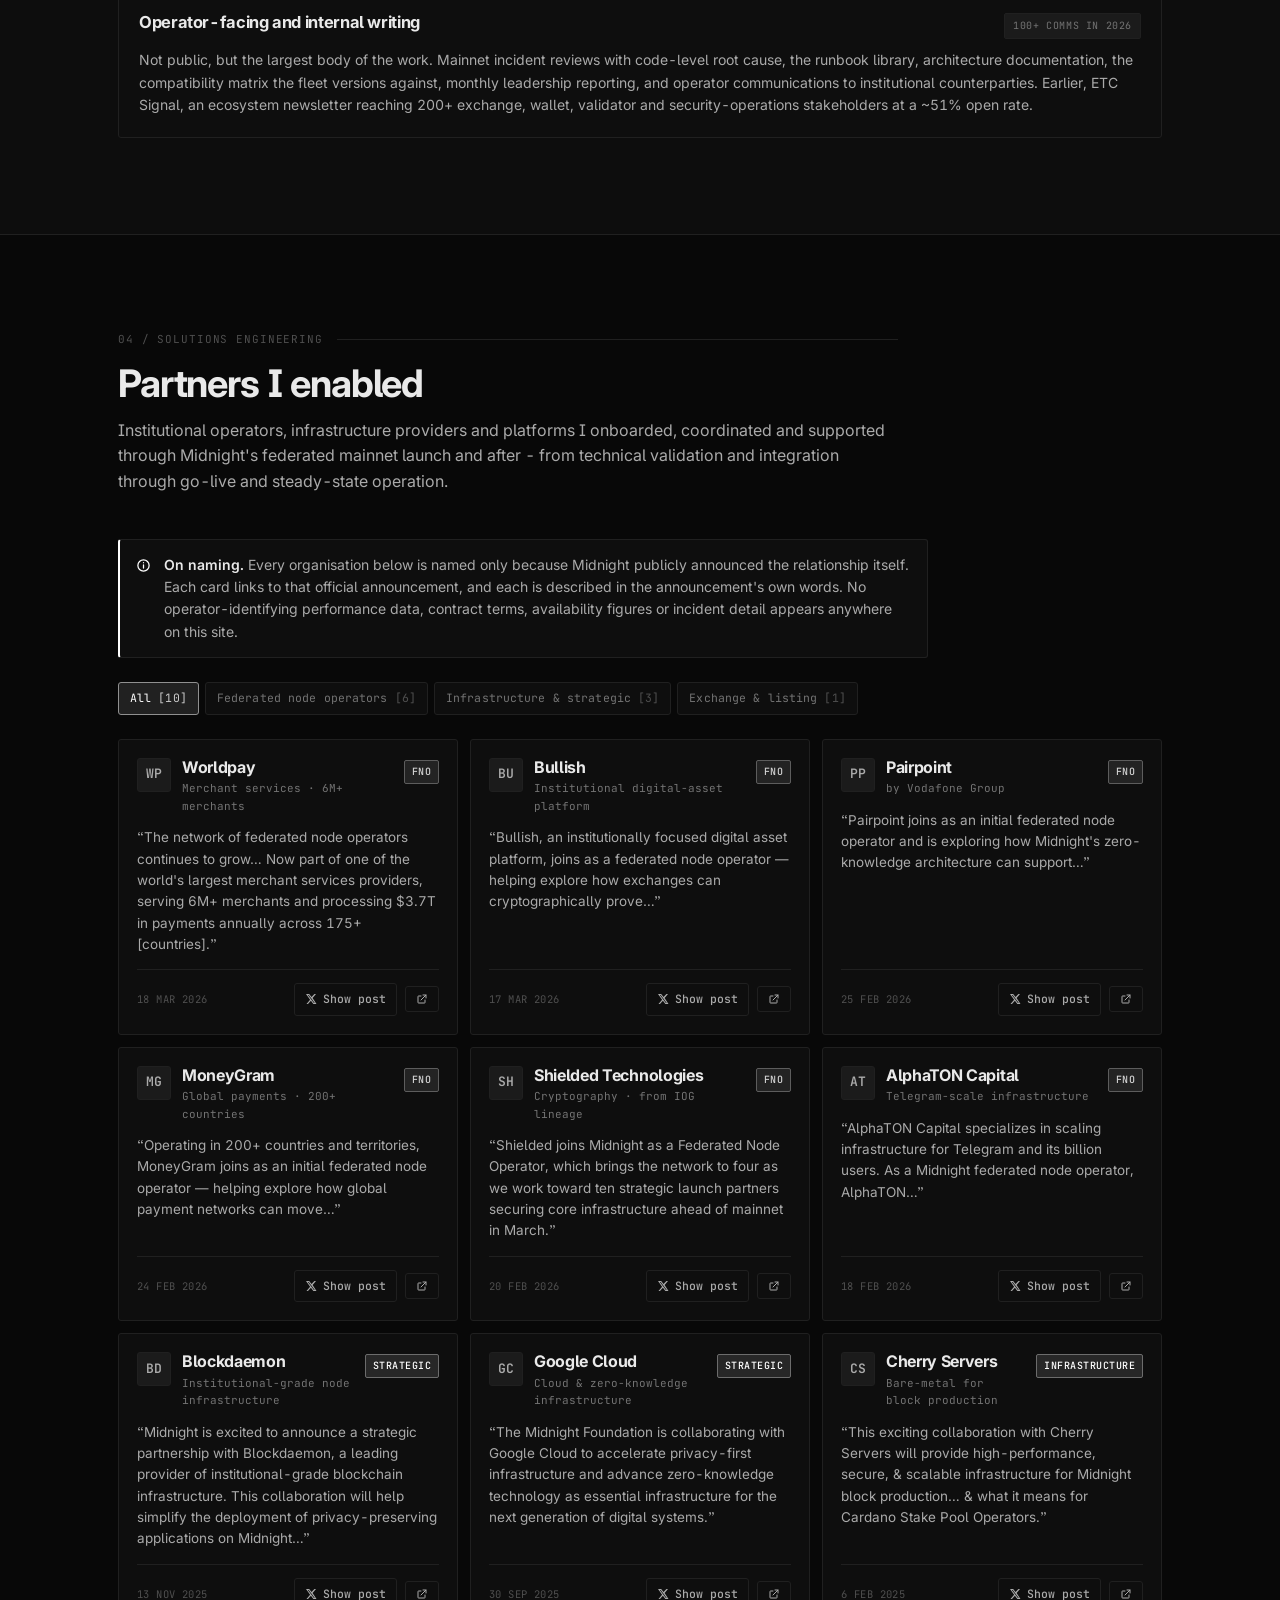
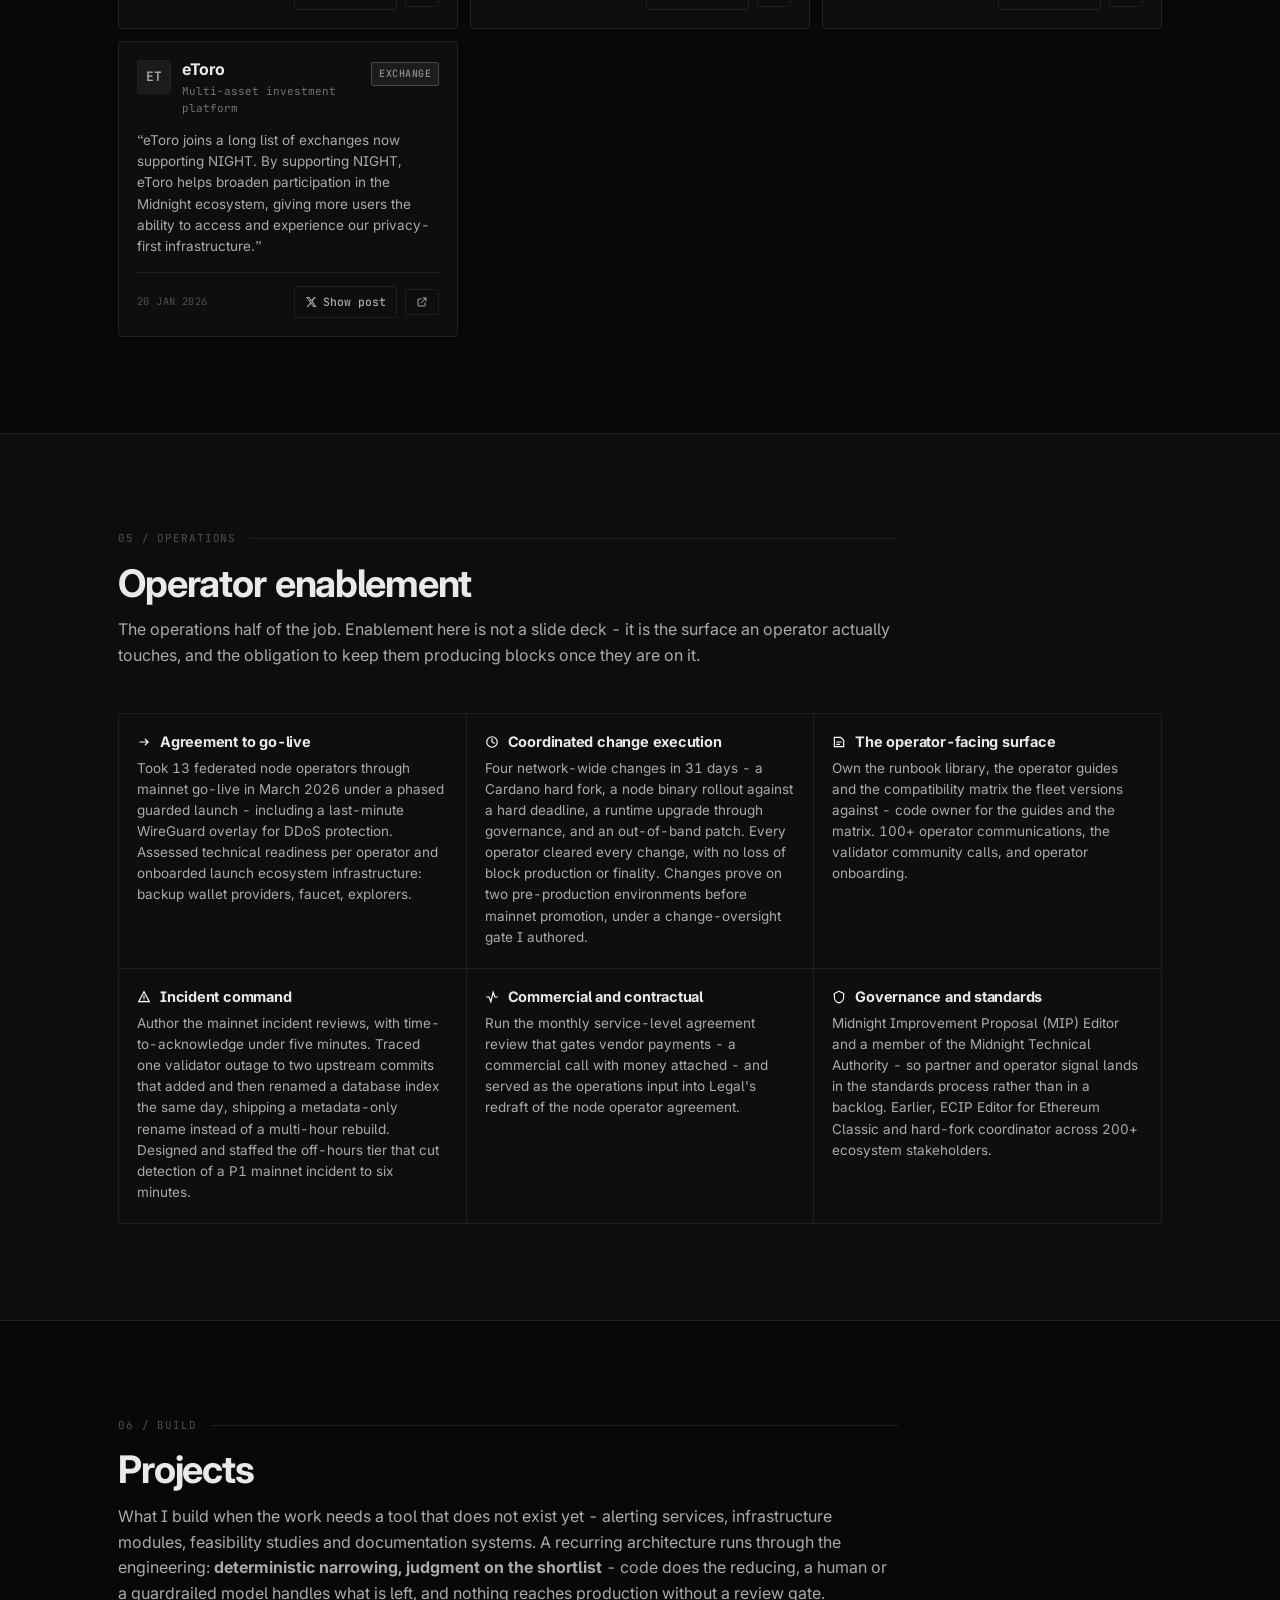
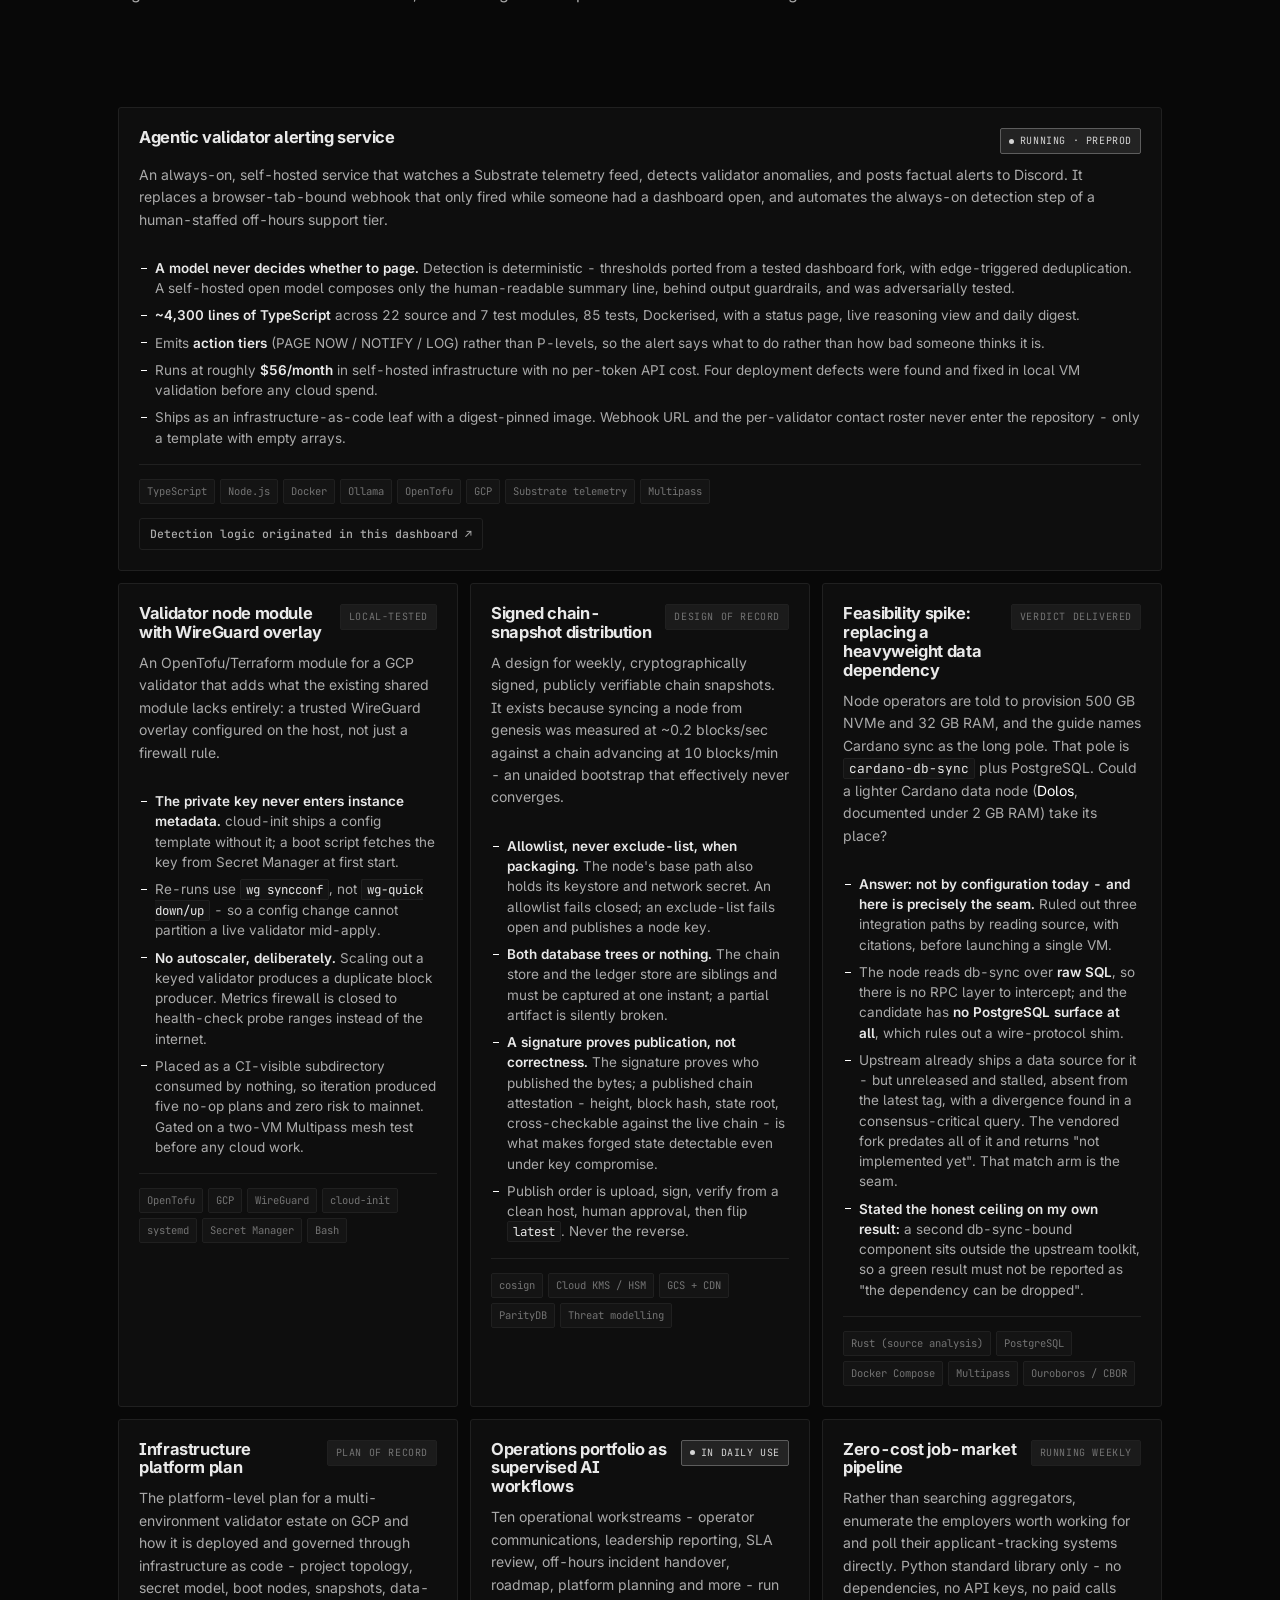
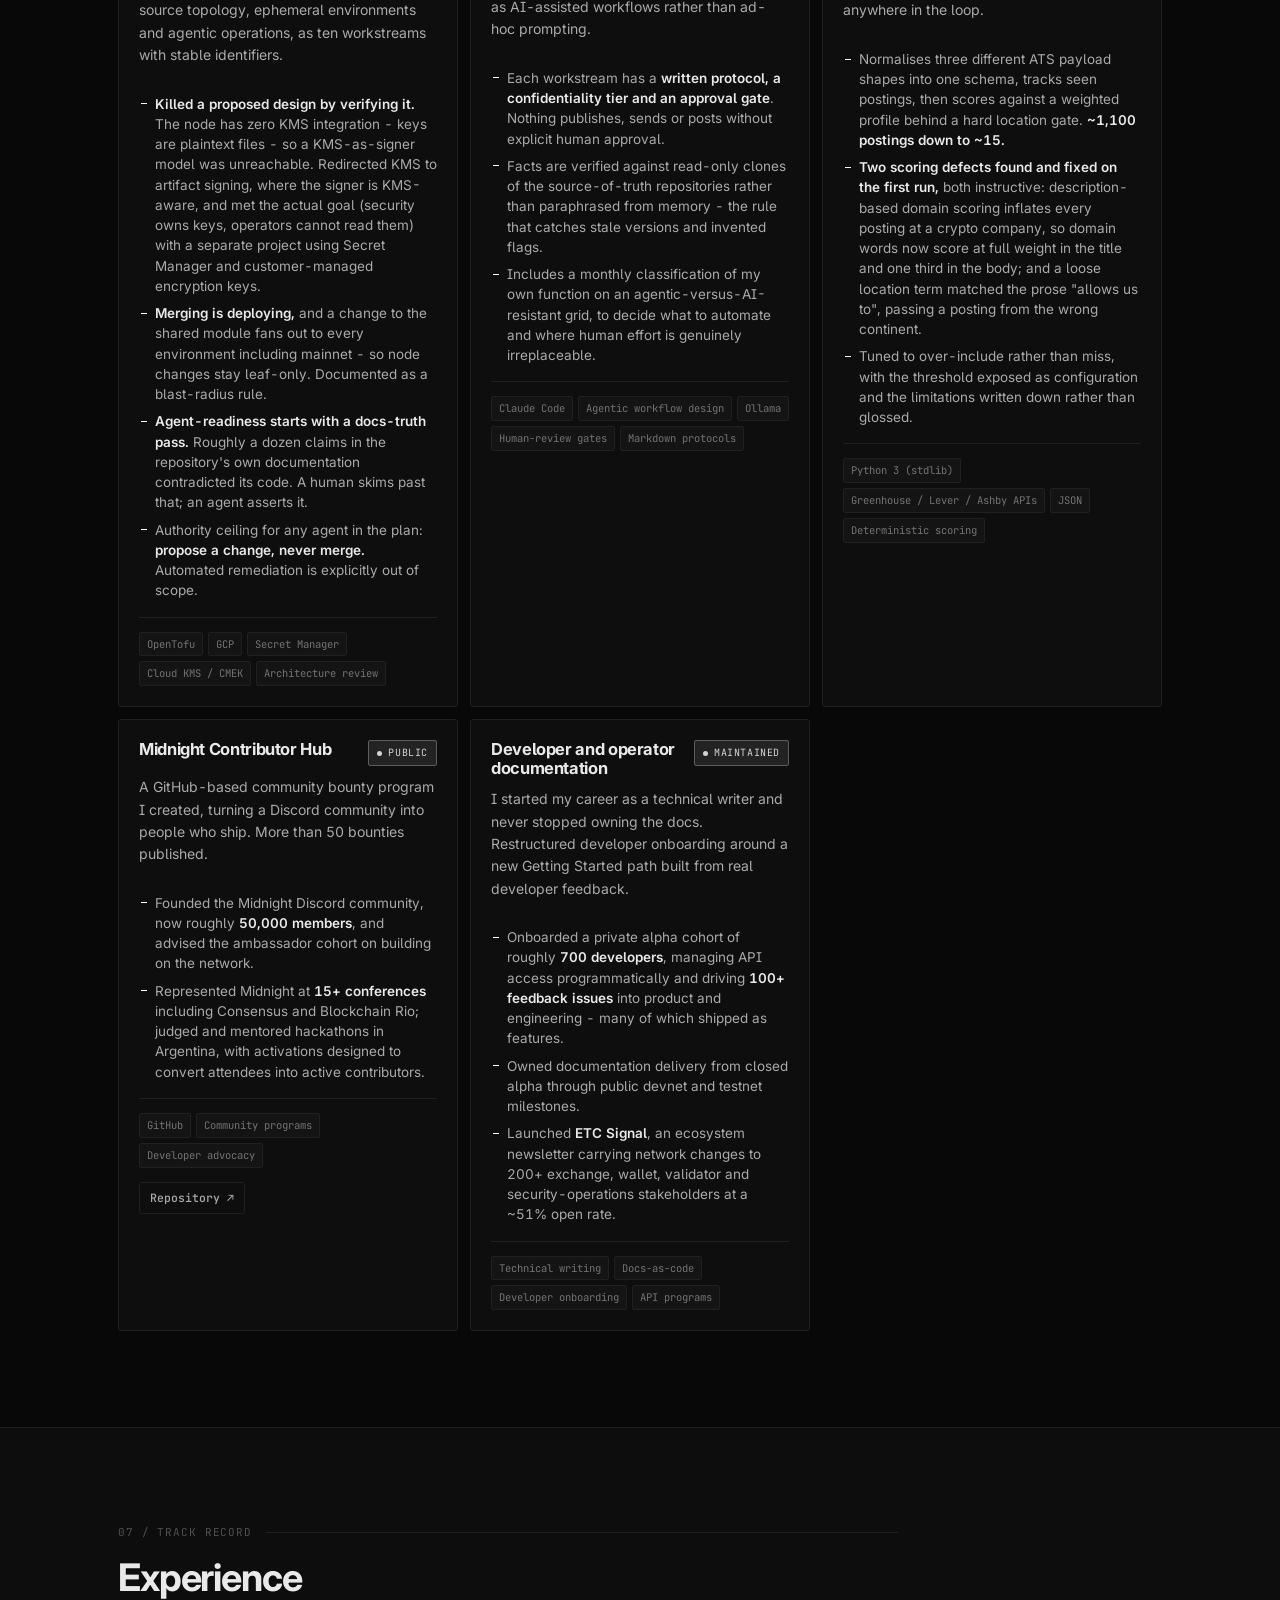
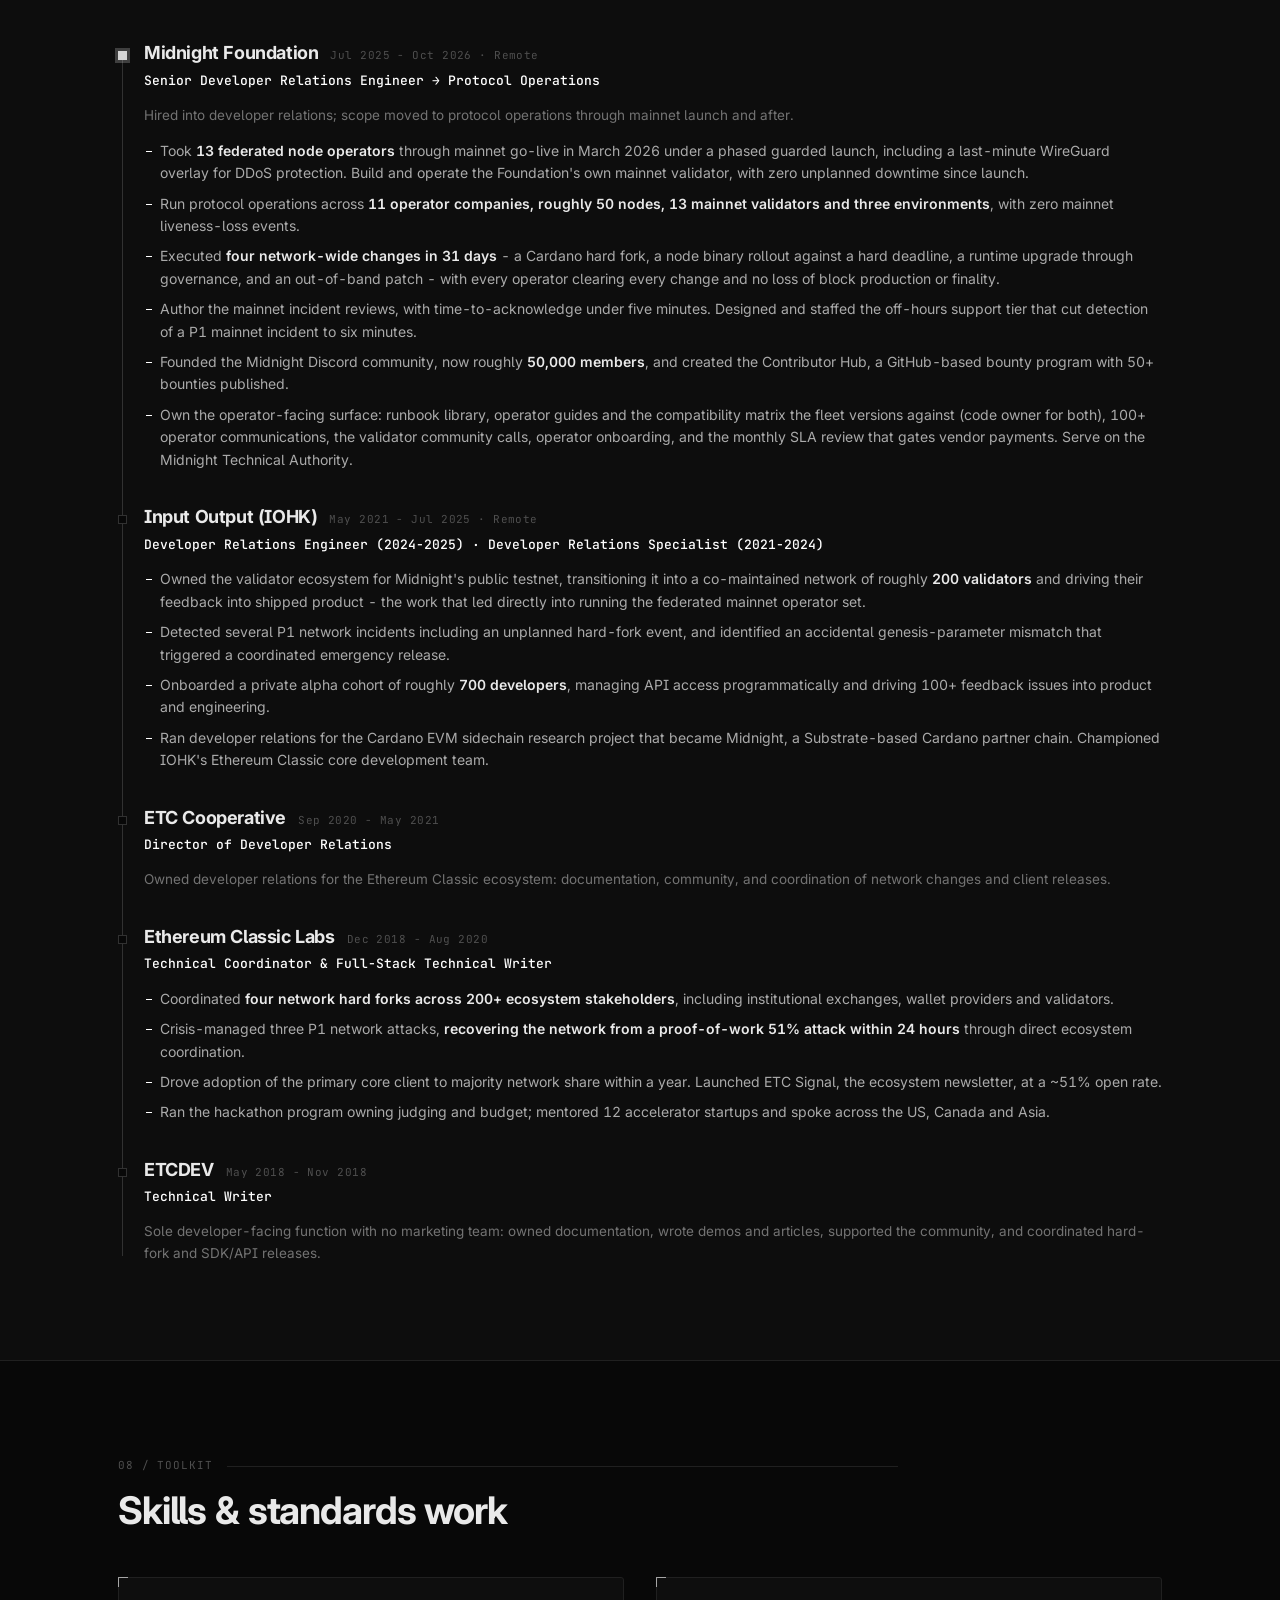
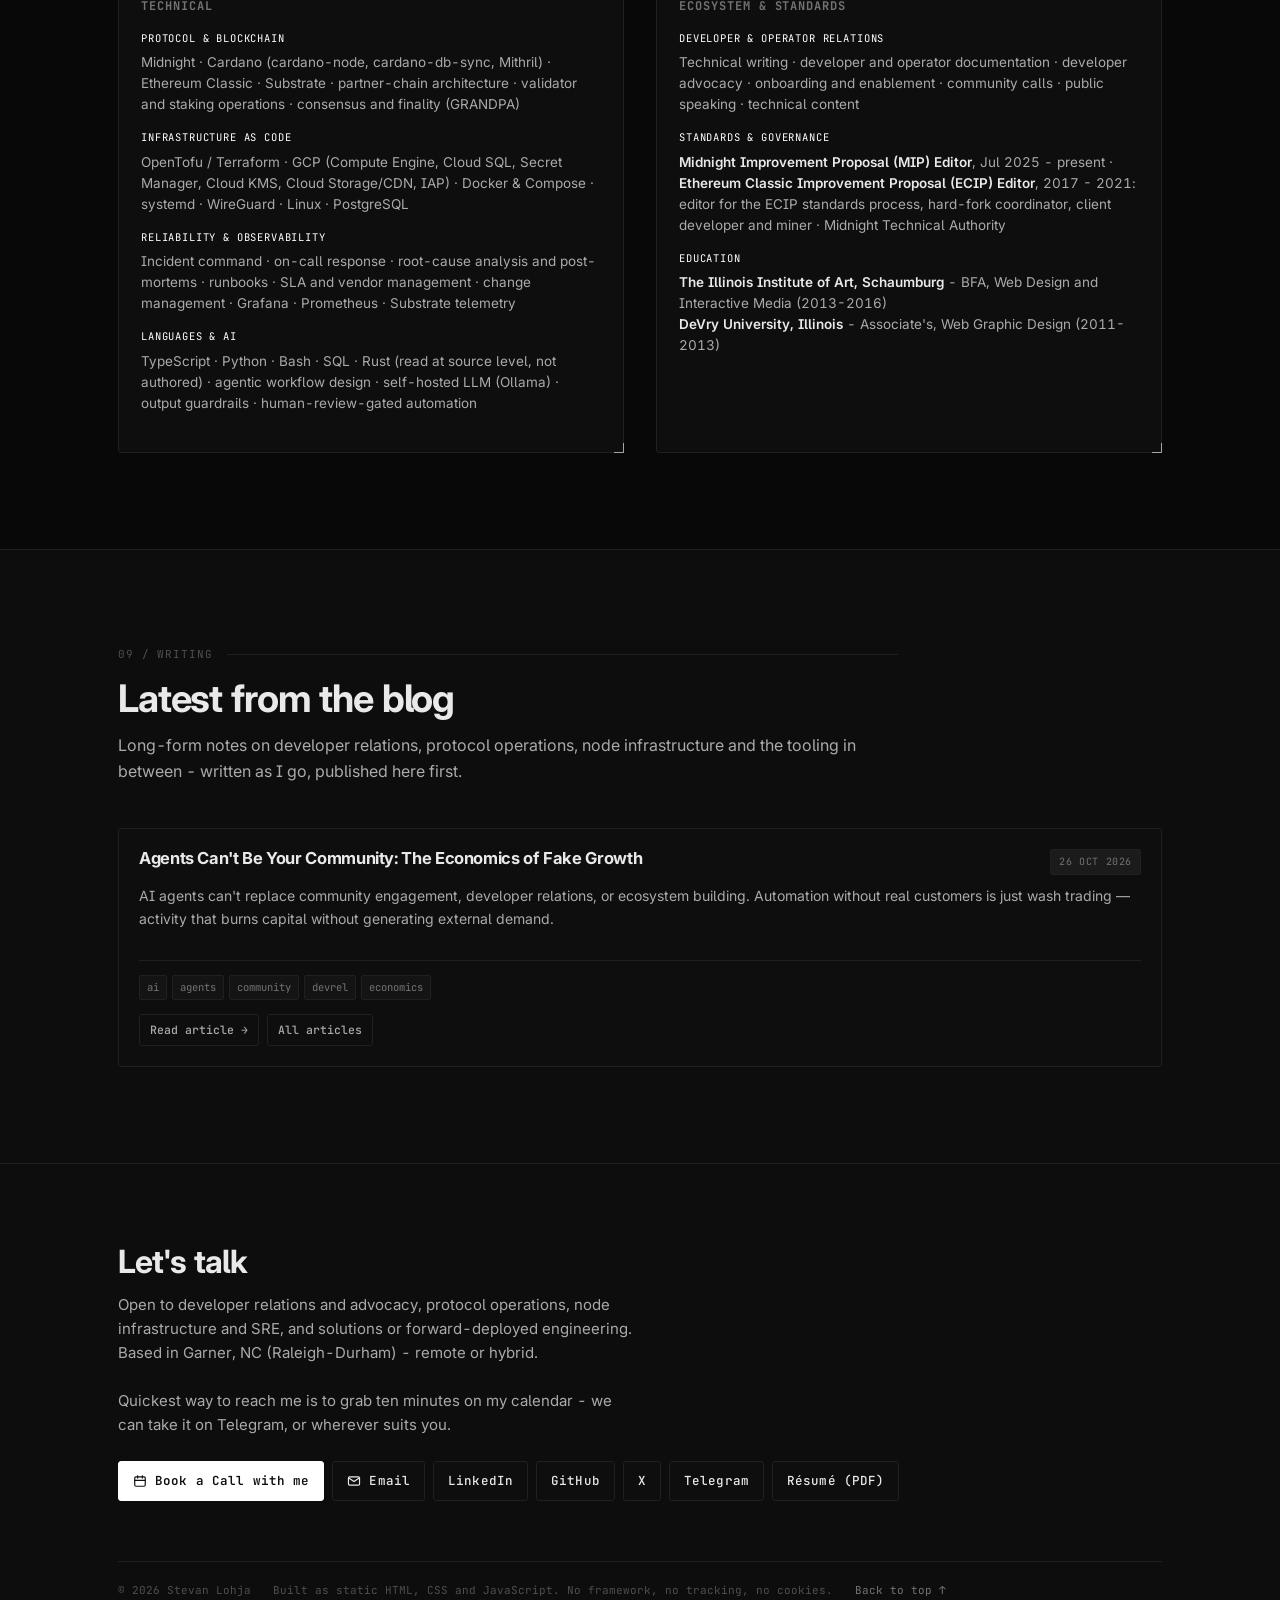
==== commit 55acb1a8: "Add blog post: Agents Can't Be Your Community: The Economics of Fake Growth Publish new article argu" ====
--- a/index.html
+++ b/index.html
@@ -1261,13 +1261,13 @@
     <div class="jgrid">
       <article class="jcard jcard--wide">
         <div class="jcard__head">
-          <h3><a href="blog/2026-10-16-the-loyalty-deficit.html">The Loyalty Deficit: Is Developer Community a Retention Moat in the AI Race?</a></h3>
-          <span class="jcard__state"><time datetime="2026-10-16">16 Oct 2026</time></span>
-        </div>
-        <p>A testable case that developer community is a retention moat in the AI race - what lift it needs per percent of ARR spent, a CFO-ready scorecard, and a decision gate with a stop rule.</p>
-        <ul class="stack"><li>devrel</li><li>community</li><li>strategy</li><li>retention</li></ul>
+          <h3><a href="blog/2026-10-26-agents-cant-be-your-community-the-economics-of-fake-growth.html">Agents Can't Be Your Community: The Economics of Fake Growth</a></h3>
+          <span class="jcard__state"><time datetime="2026-10-26">26 Oct 2026</time></span>
+        </div>
+        <p>AI agents can't replace community engagement, developer relations, or ecosystem building. Automation without real customers is just wash trading — activity that burns capital without generating external demand.</p>
+        <ul class="stack"><li>ai</li><li>agents</li><li>community</li><li>devrel</li><li>economics</li></ul>
         <div class="jcard__links">
-          <a class="tinybtn" href="blog/2026-10-16-the-loyalty-deficit.html">Read article &#8594;</a>
+          <a class="tinybtn" href="blog/2026-10-26-agents-cant-be-your-community-the-economics-of-fake-growth.html">Read article &#8594;</a>
           <a class="tinybtn" href="blog/">All articles</a>
         </div>
       </article>
